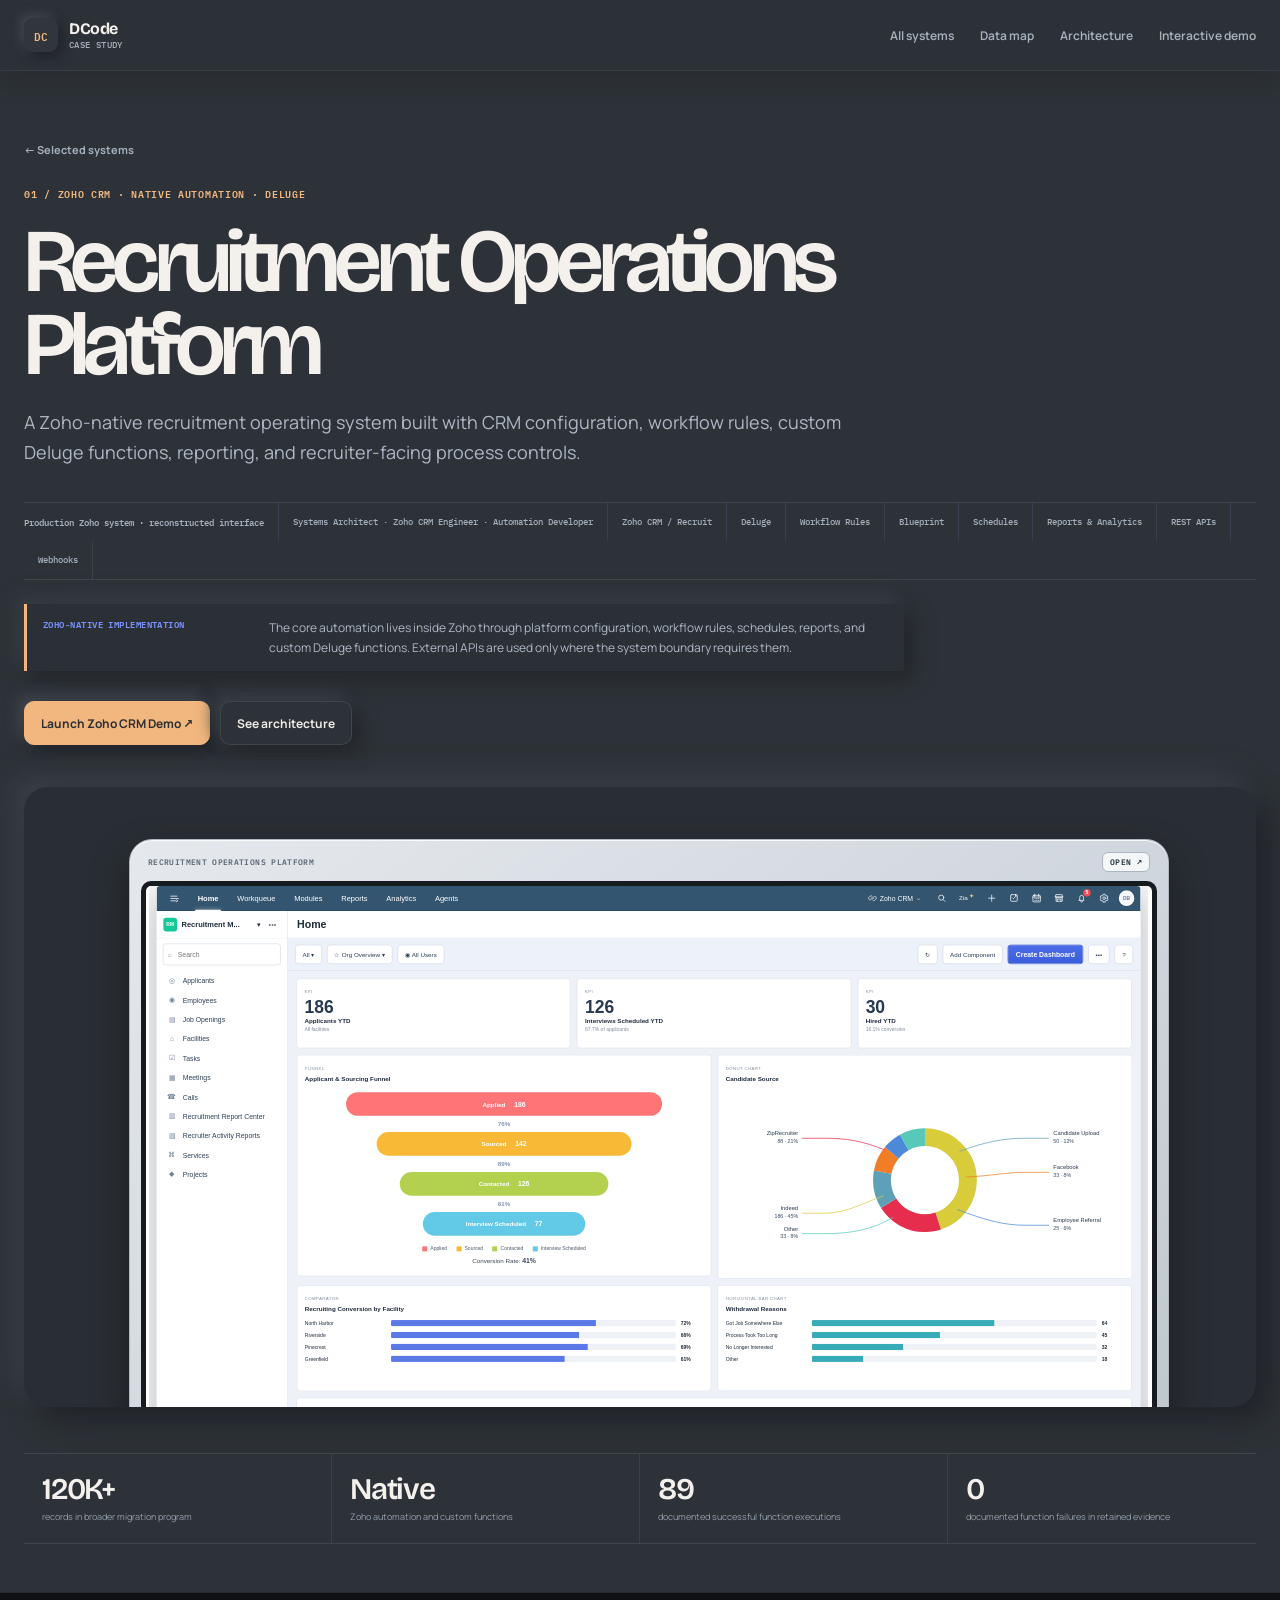
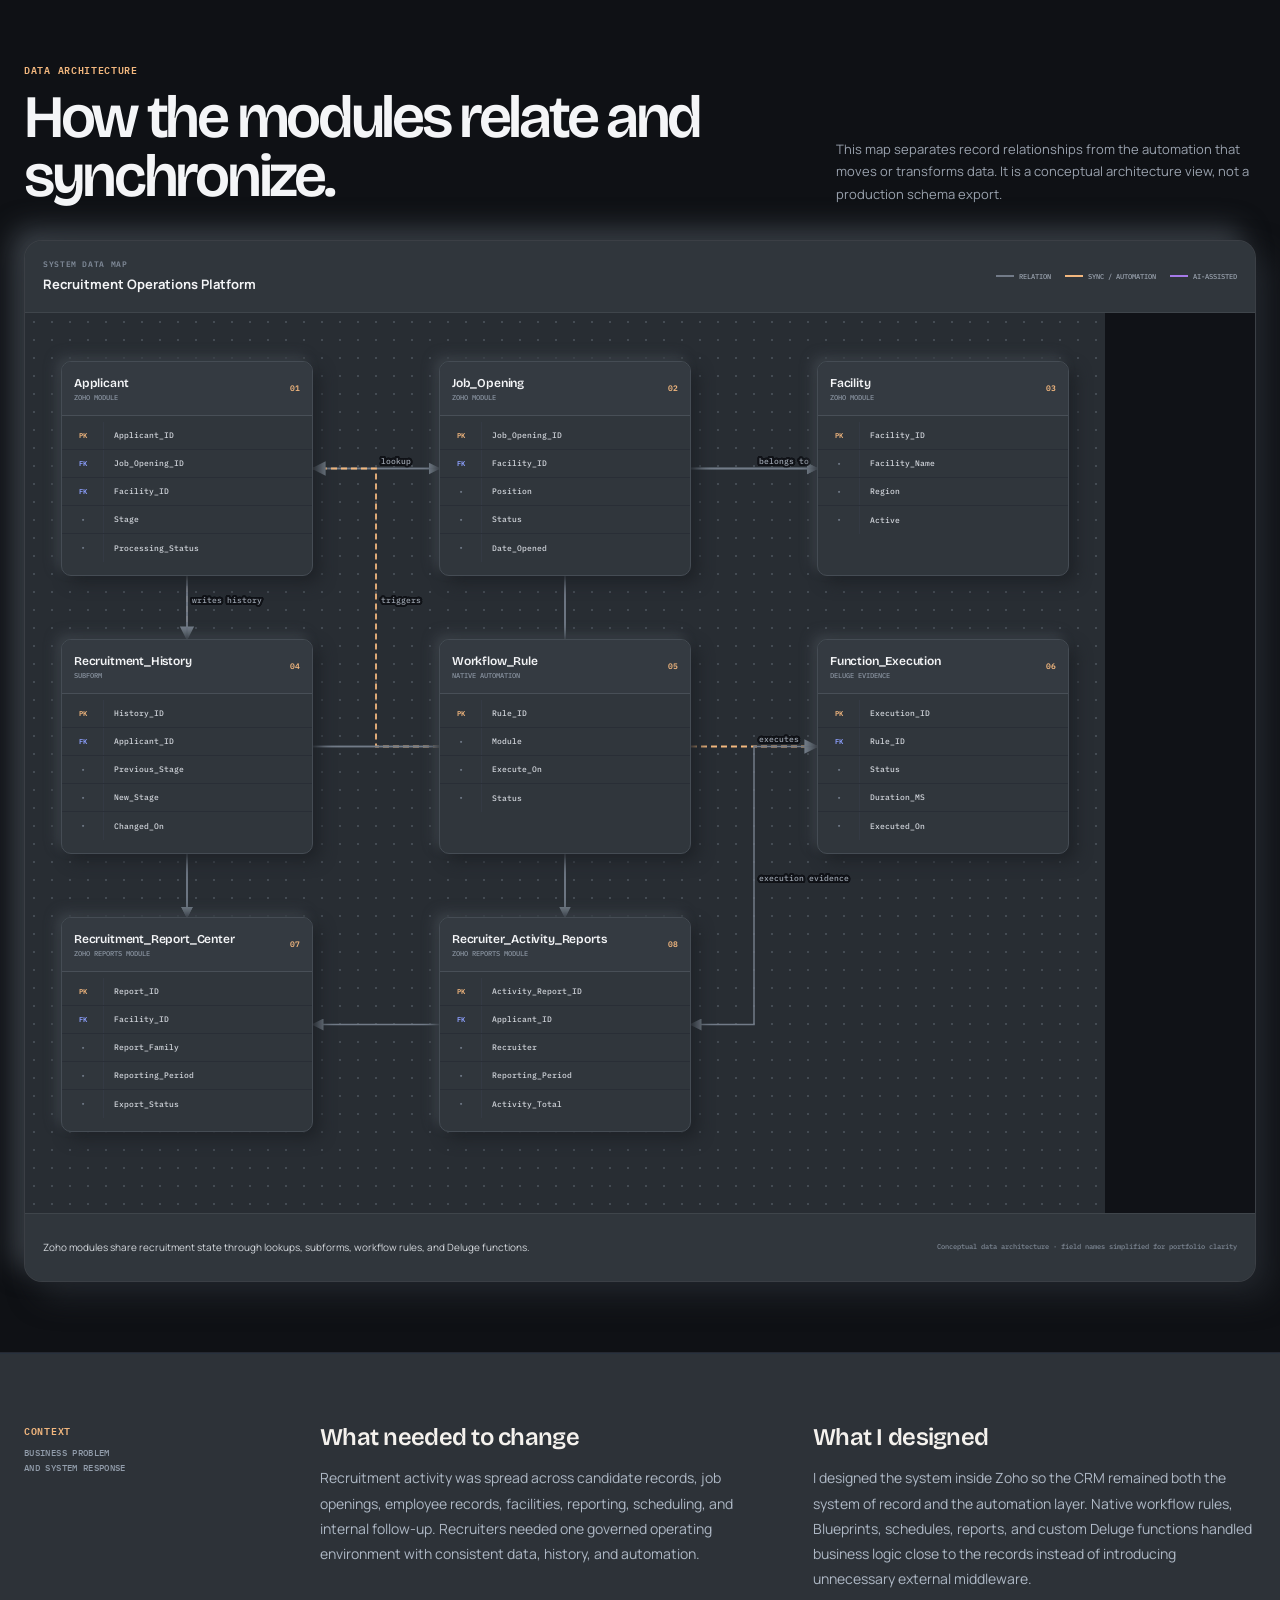
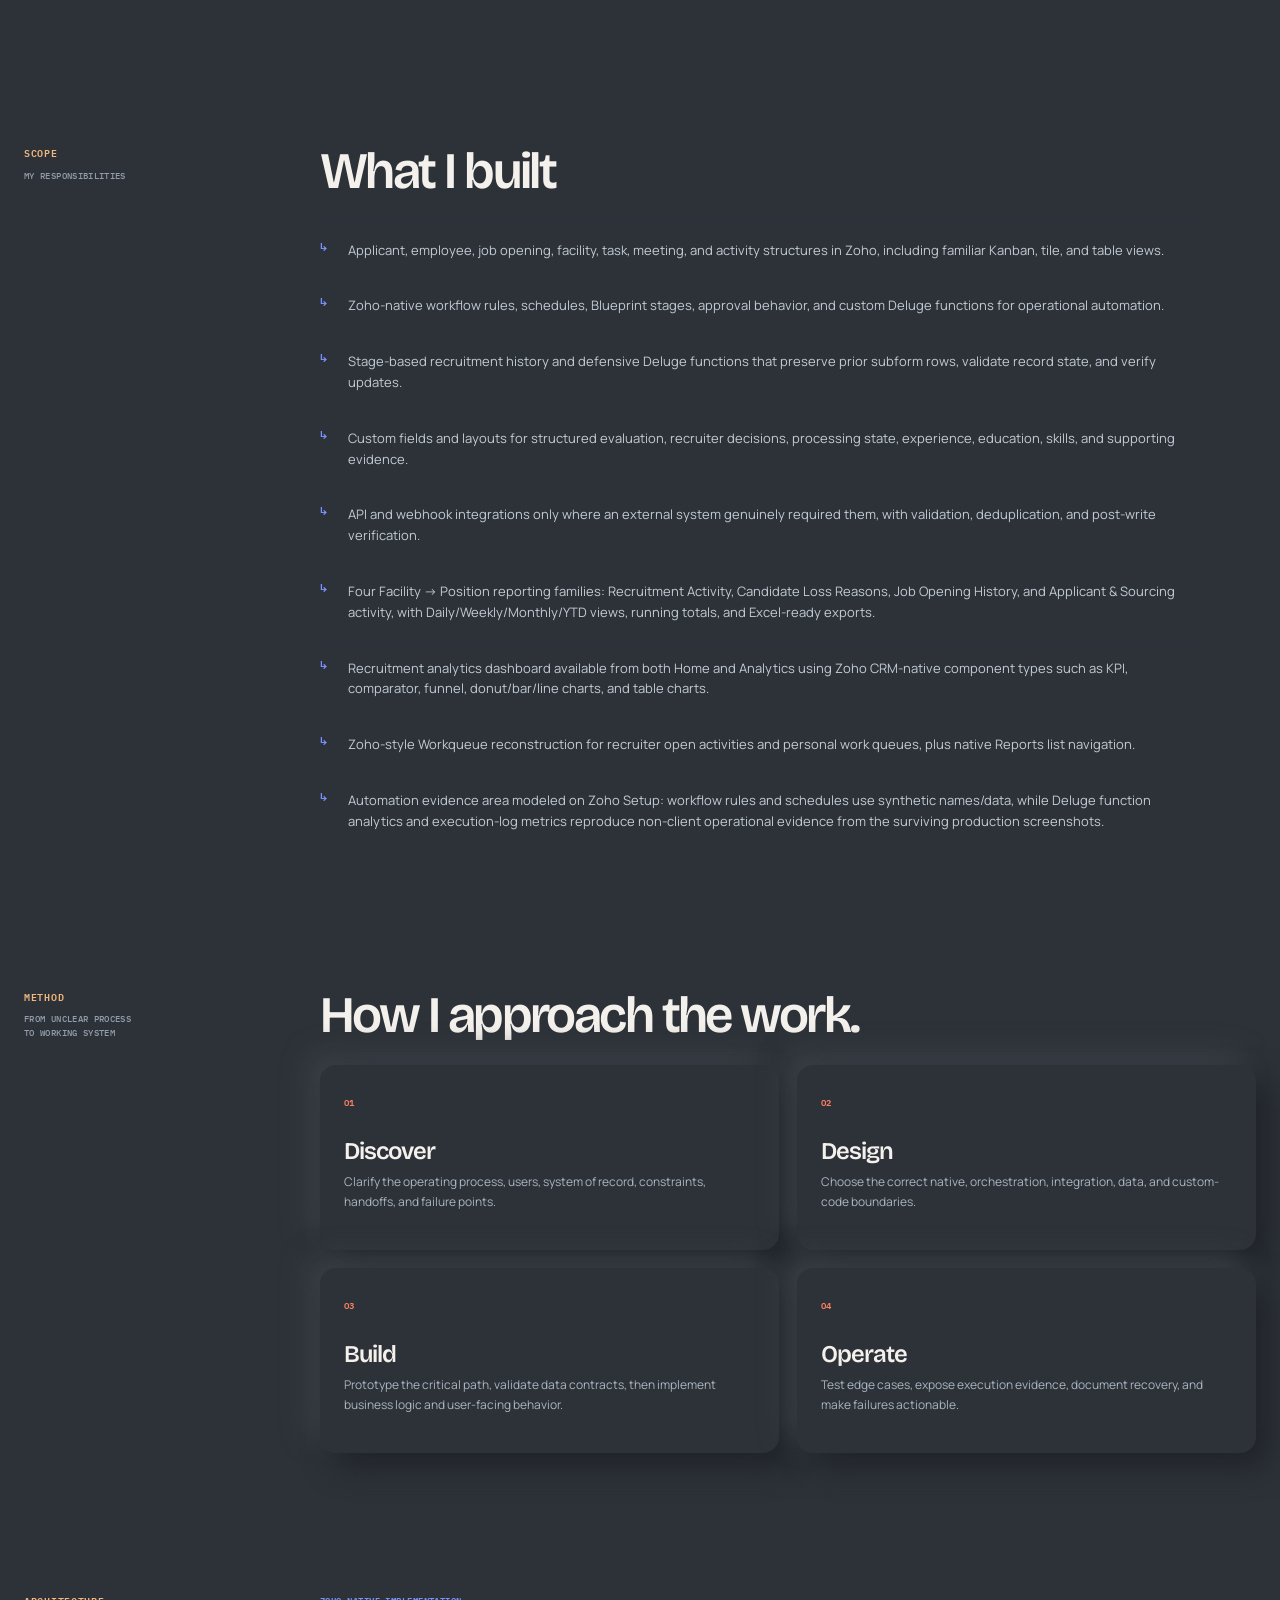
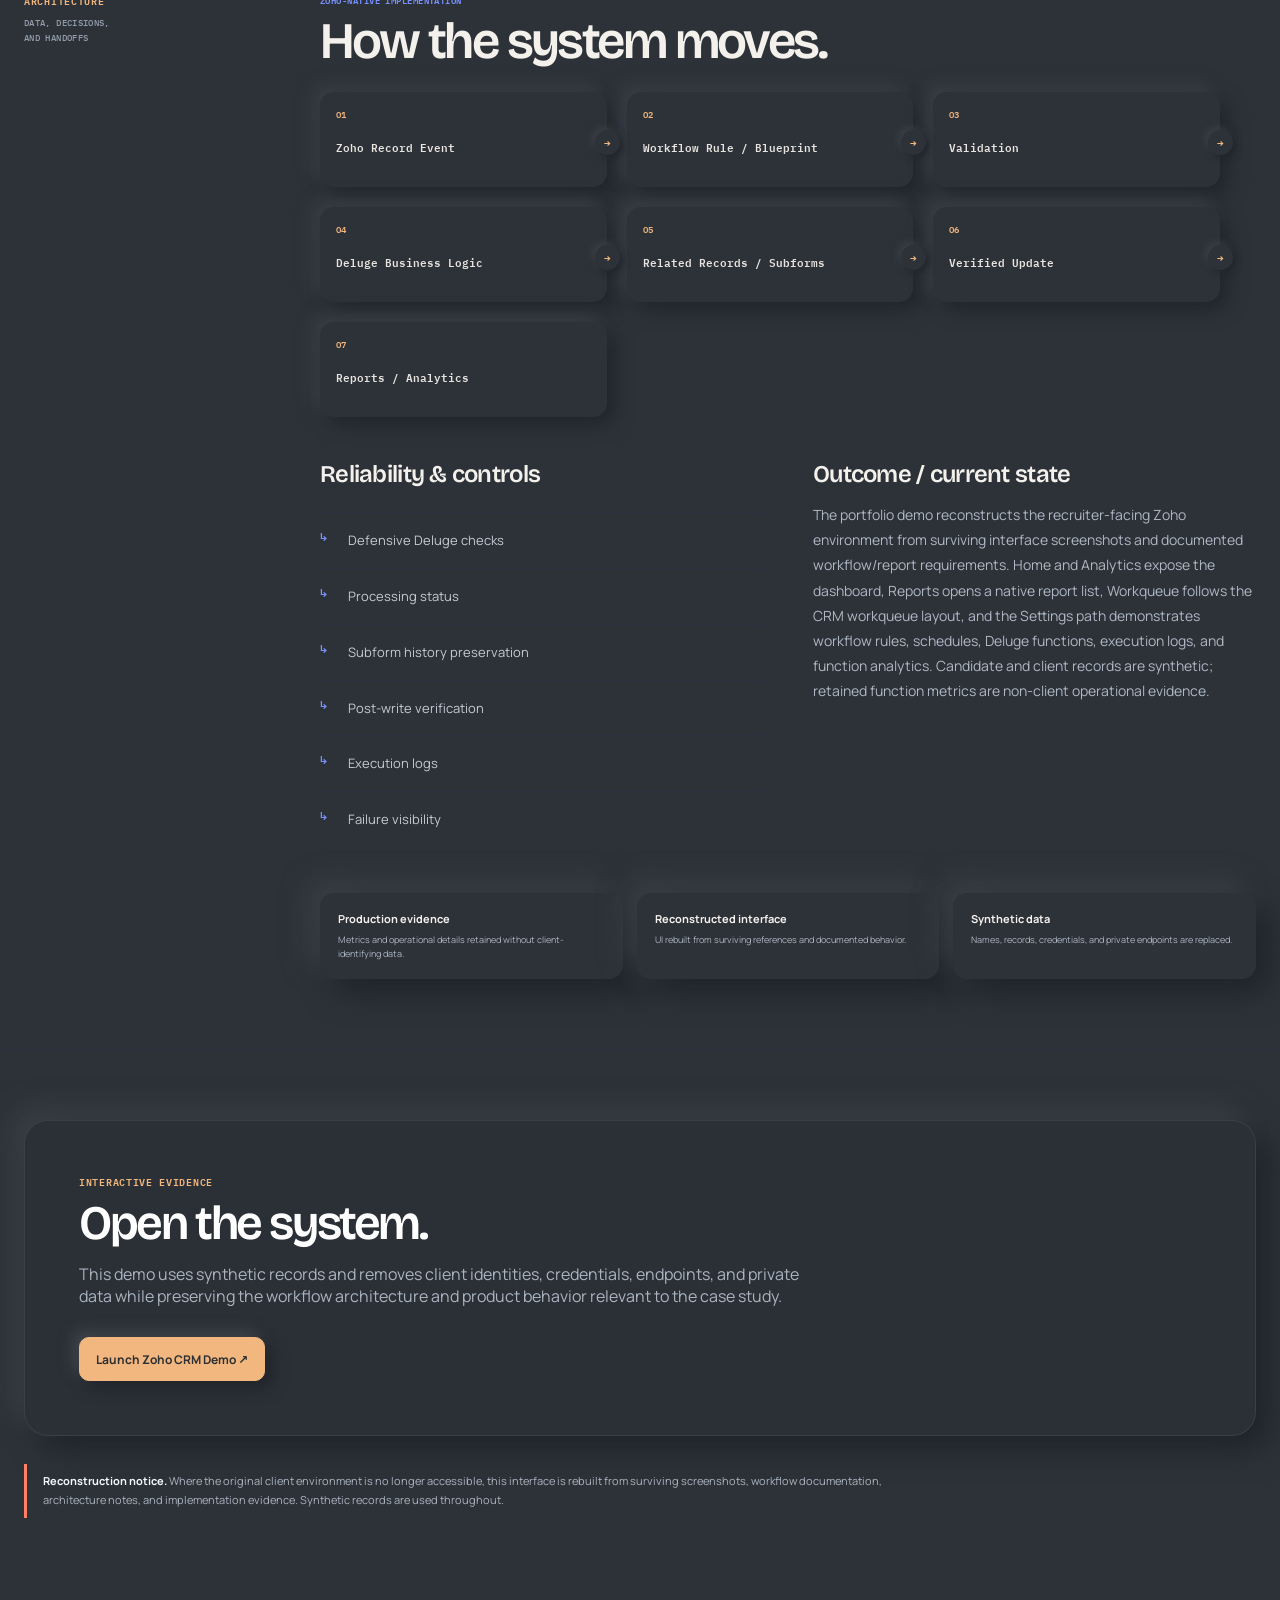
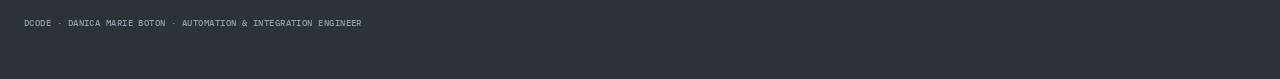
==== case-study.html @ dc6e39f1 "Initial Zoho specialist portfolio" ====
<!doctype html>
<html lang="en"><head><meta charset="utf-8"><meta name="viewport" content="width=device-width,initial-scale=1"><title>DCode Case Study</title><link rel="stylesheet" href="styles.css"><link rel="stylesheet" href="theme-neumorphism.css?v=3"></head>
<body class="portfolio-theme">
<nav class="nav"><div class="wrap navin"><a class="brand" href="index.html"><span class="brandmark">DC</span><span>DCode<small>Case study</small></span></a><div class="navlinks"><a href="index.html#work">All systems</a><a href="#relationships">Data map</a><a href="#architecture">Architecture</a><a href="#demo">Interactive demo</a></div></div></nav>
<main id="case"></main>
<footer class="wrap footer">DCode · Danica Marie Boton · Automation & Integration Engineer</footer>
<script src="data.js"></script><script>
const id=new URLSearchParams(location.search).get('id')||'recruitment';const p=getDcodeProject(id);if(!p)location.href='index.html';document.title=`${p.title} — DCode`;
const main=document.getElementById('case');const hasDemo=p.demoAvailable!==false;if(!hasDemo){const demoNav=document.querySelector('.navlinks a[href="#demo"]');if(demoNav)demoNav.textContent='Development state';}
const implementation=id==='recruitment'||id==='zoho-migration'
  ? {label:'Zoho-native implementation',copy:'The core automation lives inside Zoho through platform configuration, workflow rules, schedules, reports, and custom Deluge functions. External APIs are used only where the system boundary requires them.'}
  : id==='portal'
    ? {label:'Custom application architecture',copy:'The portal uses a custom frontend, protected backend, database, and controlled Zoho integration. It is not presented as a no-code implementation.'}
    : id==='dee'
      ? {label:'Agent-runtime engineering',copy:'DEE is a private, ongoing software and R&D project. The case study focuses on architecture, governance, implementation progress, and validated test evidence.'}
      : {label:'n8n orchestration',copy:'n8n coordinates the cross-system workflow, while each connected platform remains responsible for its own business interface and system-of-record responsibilities.'};
const relationshipModels={
  recruitment:{summary:'Zoho modules share recruitment state through lookups, subforms, workflow rules, and Deluge functions.',entities:[
    {name:'Applicant',type:'Zoho module',fields:[['PK','Applicant_ID'],['FK','Job_Opening_ID'],['FK','Facility_ID'],['','Stage'],['','Processing_Status']]},
    {name:'Job_Opening',type:'Zoho module',fields:[['PK','Job_Opening_ID'],['FK','Facility_ID'],['','Position'],['','Status'],['','Date_Opened']]},
    {name:'Facility',type:'Zoho module',fields:[['PK','Facility_ID'],['','Facility_Name'],['','Region'],['','Active']]},
    {name:'Recruitment_History',type:'Subform',fields:[['PK','History_ID'],['FK','Applicant_ID'],['','Previous_Stage'],['','New_Stage'],['','Changed_On']]},
    {name:'Workflow_Rule',type:'Native automation',fields:[['PK','Rule_ID'],['','Module'],['','Execute_On'],['','Status']]},
    {name:'Function_Execution',type:'Deluge evidence',fields:[['PK','Execution_ID'],['FK','Rule_ID'],['','Status'],['','Duration_MS'],['','Executed_On']]},
    {name:'Recruitment_Report_Center',type:'Zoho reports module',fields:[['PK','Report_ID'],['FK','Facility_ID'],['','Report_Family'],['','Reporting_Period'],['','Export_Status']]},
    {name:'Recruiter_Activity_Reports',type:'Zoho reports module',fields:[['PK','Activity_Report_ID'],['FK','Applicant_ID'],['','Recruiter'],['','Reporting_Period'],['','Activity_Total']]}
  ],relations:[[0,1,'lookup'],[0,2,'lookup'],[1,2,'belongs to'],[0,3,'writes history'],[4,0,'triggers'],[4,5,'executes'],[0,6,'feeds reports'],[1,6,'groups by position'],[2,6,'groups by facility'],[0,7,'feeds activity'],[5,7,'execution evidence']]},
  portal:{summary:'Zoho Recruit provides the job and application records. A webhook triggers n8n to retrieve the resume and job context, run and validate the AI evaluation, and write structured results back. The portal exposes approved results and queues hiring-manager actions for controlled synchronization.',entities:[
    {name:'Job_Opening',type:'Zoho Recruit',fields:[['PK','Job_Opening_ID'],['','Job_Description'],['','Must_Haves'],['','Status']]},{name:'Application',type:'Zoho Recruit',fields:[['PK','Application_ID'],['FK','Job_Opening_ID'],['','Stage'],['','Processing_Status']]},{name:'Resume_Attachment',type:'Zoho Recruit file',fields:[['PK','Attachment_ID'],['FK','Application_ID'],['','File_Type'],['','Parse_Status']]},{name:'n8n_Screening_Run',type:'External orchestration',fields:[['PK','Execution_ID'],['FK','Application_ID'],['','Attempt'],['','Run_Status']]},{name:'AI_Evaluation',type:'Structured model output',fields:[['PK','Evaluation_ID'],['FK','Application_ID'],['','Match_Score'],['','Fit_Verdict'],['','Recommendation']]},{name:'Hiring_Manager_Portal',type:'Governed client view',fields:[['PK','Portal_Record_ID'],['FK','Application_ID'],['','Visible_Status'],['','Access_Scope']]},{name:'Portal_User',type:'Identity + role',fields:[['PK','User_ID'],['','Organization_ID'],['','Role'],['','Access_Status']]},{name:'Client_Action',type:'Decision / interview',fields:[['PK','Action_ID'],['FK','Portal_Record_ID'],['FK','User_ID'],['','Action_Type'],['','Action_Status']]},{name:'Integration_Outbox',type:'Reliable write-back',fields:[['PK','Event_ID'],['FK','Action_ID'],['','Attempt_Count'],['','Sync_Status']]}
  ],relations:[[0,1,'has applications'],[1,2,'has resume'],[1,3,'webhook trigger'],[2,3,'extracts text'],[0,3,'adds job context'],[3,4,'AI + validation'],[4,1,'structured write-back'],[1,5,'approved view'],[4,5,'score + verdict'],[6,7,'submits'],[5,7,'receives'],[7,8,'queues sync'],[8,1,'controlled write-back']]},
  monday:{summary:'Projects govern membership, communication, and document links. Tasks inherit project access, assign one responsible member, and feed personal, calendar, escalation, and leadership views while n8n maintains cross-board state.',entities:[
    {name:'Master_Project',type:'Monday portfolio board',fields:[['PK','Project_ID'],['FK','Department_ID'],['FK','Owner_User_ID'],['','Project_Status'],['','Start_Due_Dates']]},
    {name:'Project_Member',type:'Access + RACI',fields:[['PK','Membership_ID'],['FK','Project_ID'],['FK','User_ID'],['','Role'],['','Access_Status']]},
    {name:'Master_Task',type:'Monday task board',fields:[['PK','Task_ID'],['FK','Project_ID'],['FK','Responsible_User_ID'],['','Due_Date'],['','Status_Priority']]},
    {name:'Task_Schedule',type:'Personal calendar layer',fields:[['PK','Schedule_ID'],['FK','Task_ID'],['','Scheduled_Start'],['','Scheduled_End'],['','Calendar_Sync']]},
    {name:'Escalation',type:'Accountability board',fields:[['PK','Escalation_ID'],['FK','Task_ID'],['FK','Escalated_To'],['','Required_Note'],['','Status']]},
    {name:'Project_Conversation',type:'Member-only chat',fields:[['PK','Message_ID'],['FK','Project_ID'],['FK','Author_User_ID'],['','Tagged_Task_ID'],['','Created_On']]},
    {name:'Project_File_Index',type:'SharePoint + attachments',fields:[['PK','File_Link_ID'],['FK','Project_ID'],['FK','Task_ID'],['','Storage_Type'],['','File_URL']]},
    {name:'Leadership_View',type:'Cross-portfolio dashboard',fields:[['PK','View_ID'],['','Project_Filter'],['','Overdue_Count'],['','Open_Escalations'],['','Visibility_Scope']]},
    {name:'Automation_Run',type:'n8n orchestration',fields:[['PK','Run_ID'],['','Rule_Type'],['','Started_On'],['','Records_Changed'],['','Result']]},
    {name:'Department',type:'Phase 2 reference',fields:[['PK','Department_ID'],['','Department_Name'],['','Lead'],['','Agenda_Visibility']]},
    {name:'Task_Dependency',type:'Phase 2 relationship',fields:[['PK','Dependency_ID'],['FK','Task_ID'],['FK','Depends_On_Task_ID'],['','Dependency_Status']]},
    {name:'Recurrence_Rule',type:'Phase 2 schedule',fields:[['PK','Recurrence_ID'],['FK','Task_ID'],['','Pattern'],['','Next_Run']]}
    ,{name:'Approval_Request',type:'Native approval board',fields:[['PK','Approval_ID'],['FK','Project_ID'],['FK','Approver_User_ID'],['','Decision'],['','Decision_Note']]}
    ,{name:'Time_Entry',type:'Native time tracking',fields:[['PK','Time_Entry_ID'],['FK','Task_ID'],['FK','User_ID'],['','Tracked_Hours'],['','Entry_Date']]}
    ,{name:'n8n_Execution_Log',type:'Dedicated Monday board',fields:[['PK','Execution_ID'],['','Workflow_Name'],['','Source_Target_Board'],['','Result_Duration'],['','Retry_Error']]}
  ],relations:[[0,1,'controls access'],[0,2,'contains'],[1,2,'eligible assignee'],[2,3,'optional schedule'],[2,4,'may escalate'],[0,5,'scopes chat'],[5,2,'tags task'],[0,6,'SharePoint link'],[2,6,'working attachment'],[0,7,'timeline + table'],[2,7,'kanban + workload'],[4,7,'escalation feed'],[12,7,'approval feed'],[13,7,'time widget'],[8,2,'cross-board sync'],[8,4,'creates / updates'],[8,14,'writes execution'],[9,0,'organizes'],[10,2,'blocks / depends'],[11,2,'creates recurring'],[0,12,'requests approval'],[2,13,'tracks time']]},
  dee:{summary:'The runtime connects tasks, persistent specialists, governed tools, approvals, memory, and auditable executions.',entities:[
    {name:'Agent',type:'Persistent worker',fields:[['PK','Agent_ID'],['','Specialty'],['','Model_Profile'],['','Status']]},{name:'Task',type:'Work item',fields:[['PK','Task_ID'],['FK','Assigned_Agent_ID'],['','Goal'],['','State']]},{name:'Tool_Action',type:'Governed tool',fields:[['PK','Action_ID'],['','Name'],['','Risk_Level'],['','Permission']]},{name:'Approval',type:'Human control',fields:[['PK','Approval_ID'],['FK','Task_ID'],['FK','Action_ID'],['','Decision']]},{name:'Execution',type:'Runtime event',fields:[['PK','Execution_ID'],['FK','Task_ID'],['','Attempt'],['','Result']]},{name:'Memory_Record',type:'State',fields:[['PK','Memory_ID'],['FK','Agent_ID'],['','Scope'],['','Created_On']]}
  ],relations:[[0,1,'assigned'],[1,3,'requests'],[2,3,'governs'],[1,4,'produces'],[0,5,'reads / writes'],[3,4,'authorizes']]},
  ocr:{summary:'UI uploads and Drive files enter one n8n pipeline. Validated collection data becomes reusable operational records; report runs aggregate those records without losing source-document or execution traceability.',entities:[
    {name:'Intake_File',type:'UI upload / Drive source',fields:[['PK','Source_File_ID'],['','Intake_Channel'],['','Filename'],['','Dedupe_Key'],['','Received_On']]},
    {name:'Stored_Document',type:'Supabase Storage',fields:[['PK','Storage_Path'],['FK','Source_File_ID'],['','Content_Type'],['','Upload_Status']]},
    {name:'OCR_Execution',type:'Tesseract processing',fields:[['PK','OCR_Job_ID'],['FK','Source_File_ID'],['','Raw_Text'],['','Confidence'],['','Run_Status']]},
    {name:'Collection_Record',type:'Operational transaction',fields:[['PK','Collection_ID'],['FK','Source_File_ID'],['FK','Seller_ID'],['','Route_Driver'],['','Order_Parcel_Counts']]},
    {name:'Seller_Master',type:'Reference record',fields:[['PK','Seller_ID'],['','Seller_Name'],['','Address_Unit'],['','Postal_Code'],['','Route']]},
    {name:'Attendance_Record',type:'Driver activity',fields:[['PK','Attendance_ID'],['FK','Collection_ID'],['','Driver'],['','Time_In_Out'],['','Scanned_Parcels']]},
    {name:'Validation_Result',type:'Decision gate',fields:[['PK','Validation_ID'],['FK','Collection_ID'],['','Required_Fields'],['','Confidence_Gate'],['','Decision']]},
    {name:'Review_Exception',type:'Human review queue',fields:[['PK','Exception_ID'],['FK','Source_File_ID'],['','Validation_Errors'],['','Review_Status'],['','Resolution']]},
    {name:'Report_Run',type:'n8n aggregation',fields:[['PK','Report_Run_ID'],['','Date_Range'],['','Route_Filter'],['','Report_Type'],['','Run_Status']]},
    {name:'Report_Output',type:'Excel / dashboard',fields:[['PK','Report_ID'],['FK','Report_Run_ID'],['','Collection_Totals'],['','Attendance_Payout'],['','Profit_Loss']]},
    {name:'Source_Disposition',type:'Archive / review',fields:[['PK','Disposition_ID'],['FK','Source_File_ID'],['','Destination'],['','Move_Status']]},
    {name:'Automation_Run',type:'n8n execution audit',fields:[['PK','Run_ID'],['','Discovered'],['','Validated'],['','Needs_Review'],['','Failed']]}
  ],relations:[[0,1,'stores original'],[0,2,'starts OCR'],[2,3,'extracts record'],[4,3,'enriches seller'],[3,5,'feeds activity'],[3,6,'validation gate'],[6,7,'queues exception'],[6,8,'approved records'],[3,8,'report source'],[5,8,'attendance source'],[8,9,'generates'],[6,10,'archive route'],[7,10,'review route'],[0,11,'tracked by'],[8,11,'report evidence']]},
  'zoho-migration':{summary:'Every source record passes through mapping, controlled batches, exceptions, target writes, and reconciliation.',entities:[
    {name:'Source_Record',type:'Legacy data',fields:[['PK','Source_ID'],['','Source_System'],['','Source_Module'],['','Disposition']]},{name:'Field_Mapping',type:'Migration rule',fields:[['PK','Mapping_ID'],['','Source_Field'],['','Target_Field'],['','Transform']]},{name:'Import_Batch',type:'Controlled load',fields:[['PK','Batch_ID'],['','Record_Count'],['','Started_On'],['','Status']]},{name:'Migration_Exception',type:'Review queue',fields:[['PK','Exception_ID'],['FK','Source_ID'],['FK','Batch_ID'],['','Reason']]},{name:'Zoho_Record',type:'Target CRM',fields:[['PK','Zoho_Record_ID'],['FK','Source_ID'],['','Module'],['','Write_Status']]},{name:'Reconciliation',type:'Verification',fields:[['PK','Check_ID'],['FK','Batch_ID'],['','Source_Count'],['','Target_Count'],['','Result']]}
  ],relations:[[0,1,'transformed by'],[0,2,'loaded in'],[0,3,'may create'],[2,4,'writes'],[2,5,'verified by'],[3,4,'resolved to']]},
  sheets:{summary:'Sheet-native modules share employee and schedule data, with Apps Script and n8n handling validation and external sync.',entities:[
    {name:'Employee',type:'Reference sheet',fields:[['PK','Employee_ID'],['','Name'],['','Rate'],['','Status']]},{name:'Attendance',type:'Transaction sheet',fields:[['PK','Entry_ID'],['FK','Employee_ID'],['','Time_In'],['','Time_Out'],['','Hours']]},{name:'Payroll_Run',type:'Calculated output',fields:[['PK','Payroll_ID'],['FK','Employee_ID'],['','Period'],['','Gross_Pay']]},{name:'Project_Task',type:'Gantt sheet',fields:[['PK','Task_ID'],['','Owner'],['','Start_Date'],['','Due_Date']]},{name:'Calendar_Event',type:'Google Calendar',fields:[['PK','Event_ID'],['FK','Task_ID'],['','Start_Time'],['','Sync_Status']]},{name:'Automation_Log',type:'Apps Script / n8n',fields:[['PK','Log_ID'],['','Workflow_Type'],['','Row_ID'],['','Result']]}
  ],relations:[[0,1,'records'],[0,2,'paid in'],[1,2,'calculates'],[3,4,'syncs'],[5,1,'validates'],[5,4,'tracks']]},
  'ops-dashboard':{summary:'A lightweight operations UI writes validated records through an API and n8n into persistent operational state.',entities:[
    {name:'Organization',type:'Tenant',fields:[['PK','Organization_ID'],['','Name'],['','Status']]},{name:'Operational_Record',type:'Core data',fields:[['PK','Record_ID'],['FK','Organization_ID'],['','Record_Type'],['','Status']]},{name:'Request',type:'User action',fields:[['PK','Request_ID'],['FK','Record_ID'],['','Priority'],['','Requested_By']]},{name:'Activity',type:'Audit history',fields:[['PK','Activity_ID'],['FK','Record_ID'],['','Action'],['','Created_On']]},{name:'Integration_Job',type:'n8n / API',fields:[['PK','Job_ID'],['FK','Request_ID'],['','Attempt'],['','Result']]},{name:'Notification',type:'External action',fields:[['PK','Notification_ID'],['FK','Job_ID'],['','Channel'],['','Delivery_Status']]}
  ],relations:[[0,1,'owns'],[1,2,'receives'],[1,3,'records'],[2,4,'triggers'],[4,3,'appends'],[4,5,'sends']]}
};
const heroActions=hasDemo?`<a class="btn primary" href="demo.html?id=${p.id}">${p.demoLabel} ↗</a><a class="btn" href="#architecture">See architecture</a>`:`<span class="demo-pending">Ongoing private development</span><a class="btn" href="#architecture">See architecture</a>`;
const heroVisual=hasDemo?`<div class="case-laptop"><div class="case-laptop-top"><span>${p.title}</span><a href="demo.html?id=${p.id}" target="_blank">Open ↗</a></div><div class="case-laptop-display"><iframe class="case-live-preview" src="demo.html?id=${p.id}&embed=1" title="Live reconstructed ${p.title} preview" loading="lazy"></iframe></div></div>`:`<div class="development-preview case-development"><div class="development-top"><span>DEE / ongoing R&amp;D</span><span class="dev-live"><i></i> private build</span></div><div class="development-map large" aria-label="DEE development architecture"><svg viewBox="0 0 760 420" aria-hidden="true"><path d="M130 210 C215 210 205 115 300 115"/><path d="M130 210 C215 210 205 305 300 305"/><path d="M430 115 C505 115 495 210 585 210"/><path d="M430 305 C505 305 495 210 585 210"/><path d="M690 210 C720 210 716 130 740 130"/><path d="M690 210 C720 210 716 300 740 300"/></svg><article style="left:26px;top:170px"><small>ENTRY</small><b>User / Trigger</b></article><article style="left:255px;top:70px"><small>ROUTING</small><b>Orchestrator</b></article><article style="left:255px;top:260px"><small>SPECIALISTS</small><b>Persistent Agents</b></article><article class="accent" style="left:470px;top:170px"><small>GOVERNANCE</small><b>Approval + Permissions</b></article><article style="right:14px;top:70px;width:120px"><small>EXECUTION</small><b>Named Actions</b></article><article style="right:14px;top:260px;width:120px"><small>STATE</small><b>Memory + Audit</b></article></div><div class="development-note"><b>Architecture + implementation evidence only</b><span>No simulated public runtime is presented while the product remains under active development.</span></div></div>`;
const demoSection=hasDemo?`<section class="case-section" id="demo"><div class="wrap"><div class="demo-cta"><div class="kicker">Interactive evidence</div><h2>Open the system.</h2><p>This demo uses synthetic records and removes client identities, credentials, endpoints, and private data while preserving the workflow architecture and product behavior relevant to the case study.</p><div class="actions"><a class="btn primary" href="demo.html?id=${p.id}">${p.demoLabel} ↗</a></div></div><div class="notice" style="margin-top:28px"><strong>Reconstruction notice.</strong> Where the original client environment is no longer accessible, this interface is rebuilt from surviving screenshots, workflow documentation, architecture notes, and implementation evidence. Synthetic records are used throughout.</div></div></section>`:`<section class="case-section" id="demo"><div class="wrap"><div class="demo-cta"><div class="kicker">Development state</div><h2>Public demo intentionally not released yet.</h2><p>DEE is an ongoing product/R&amp;D build. This case study documents the runtime architecture, governance model, implementation progress, and validated test evidence without presenting a simulated finished product.</p></div></div></section>`;
function renderRelationshipMap(model){
  const positions=[[36,48],[414,48],[792,48],[36,326],[414,326],[792,326],[36,604],[414,604],[792,604],[36,882],[414,882],[792,882],[36,1160],[414,1160],[792,1160]];
  const canvasHeight=model.entities.length>12?1460:model.entities.length>9?1180:model.entities.length>6?900:620;
  const entities=model.entities.map((entity,index)=>{
    const [x,y]=positions[index];
    return `<article class="erd-entity" data-entity="${index}" style="left:${x}px;top:${y}px"><header><div><strong>${entity.name}</strong><span>${entity.type}</span></div><i>${String(index+1).padStart(2,'0')}</i></header><div class="erd-fields">${entity.fields.map(field=>`<div><b class="${field[0]?field[0].toLowerCase():''}">${field[0]||'•'}</b><span>${field[1]}</span></div>`).join('')}</div></article>`;
  }).join('');
  return `<div class="erd-shell"><div class="erd-toolbar"><div><span>System data map</span><strong>${p.title}</strong></div><div class="erd-legend"><span><i class="relation"></i>relation</span><span><i class="sync"></i>sync / automation</span><span><i class="ai"></i>AI-assisted</span></div></div><div class="erd-scroll"><div class="erd-canvas" style="height:${canvasHeight}px" data-relations='${JSON.stringify(model.relations)}'><svg class="erd-lines" viewBox="0 0 1080 ${canvasHeight}" aria-hidden="true"><defs><marker id="erdArrow" markerWidth="8" markerHeight="8" refX="7" refY="4" orient="auto"><path d="M0,0 L8,4 L0,8 Z"/></marker></defs></svg>${entities}</div></div><div class="erd-caption"><p>${model.summary}</p><span>Conceptual data architecture · field names simplified for portfolio clarity</span></div></div>`;
}
const relationshipSection=`<section class="case-section relationship-section" id="relationships"><div class="wrap"><div class="relationship-head"><div><div class="kicker">Data architecture</div><h2>How the modules relate and synchronize.</h2></div><p>This map separates record relationships from the automation that moves or transforms data. It is a conceptual architecture view, not a production schema export.</p></div>${renderRelationshipMap(relationshipModels[id])}</div></section>`;
main.innerHTML=`
<header class="wrap casehero"><a class="back" href="index.html#work">← Selected systems</a><div class="kicker" style="margin-top:28px">${p.order} / ${p.category}</div><h1>${p.title}</h1><p class="casesub">${p.subtitle}</p><div class="casebar"><span>${p.status}</span><span>${p.role}</span>${p.stack.map(x=>`<span>${x}</span>`).join('')}</div><div class="implementation-note"><span>${implementation.label}</span><p>${implementation.copy}</p></div><div class="actions">${heroActions}</div><div class="case-hero-shot">${heroVisual}</div><div class="stats4">${p.metrics.map(m=>`<div class="statbox"><strong>${m[0]}</strong><span>${m[1]}</span></div>`).join('')}</div></header>${relationshipSection}
<section class="case-section"><div class="wrap case-section-inner"><aside class="case-aside"><div class="sticky"><div class="kicker">Context</div><p>Business problem<br>and system response</p></div></aside><div class="case-content"><div class="casegrid"><div><h3>What needed to change</h3><p>${p.problem}</p></div><div><h3>What I designed</h3><p>${p.solution}</p></div></div></div></div></section>
<section class="case-section"><div class="wrap case-section-inner"><aside class="case-aside"><div class="sticky"><div class="kicker">Scope</div><p>My responsibilities</p></div></aside><div class="case-content"><h2>What I built</h2><ul>${p.built.map(x=>`<li>${x}</li>`).join('')}</ul></div></div></section>
<section class="case-section"><div class="wrap case-section-inner"><aside class="case-aside"><div class="sticky"><div class="kicker">Method</div><p>From unclear process<br>to working system</p></div></aside><div class="case-content"><h2>How I approach the work.</h2><div class="method-grid"><div><span>01</span><h3>Discover</h3><p>Clarify the operating process, users, system of record, constraints, handoffs, and failure points.</p></div><div><span>02</span><h3>Design</h3><p>Choose the correct native, orchestration, integration, data, and custom-code boundaries.</p></div><div><span>03</span><h3>Build</h3><p>Prototype the critical path, validate data contracts, then implement business logic and user-facing behavior.</p></div><div><span>04</span><h3>Operate</h3><p>Test edge cases, expose execution evidence, document recovery, and make failures actionable.</p></div></div></div></div></section>
<section class="case-section" id="architecture"><div class="wrap case-section-inner"><aside class="case-aside"><div class="sticky"><div class="kicker">Architecture</div><p>Data, decisions,<br>and handoffs</p></div></aside><div class="case-content"><div class="architecture-label">${implementation.label}</div><h2>How the system moves.</h2><div class="arch">${p.architecture.map((x,i)=>`<span class="archstep" data-index="${String(i+1).padStart(2,'0')}">${x}</span>`).join('')}</div><div class="casegrid" style="margin-top:44px"><div><h3>Reliability & controls</h3><ul>${p.reliability.map(x=>`<li>${x}</li>`).join('')}</ul></div><div><h3>Outcome / current state</h3><p>${p.outcome}</p></div></div><div class="evidence-key"><div><strong>Production evidence</strong><span>Metrics and operational details retained without client-identifying data.</span></div><div><strong>Reconstructed interface</strong><span>UI rebuilt from surviving references and documented behavior.</span></div><div><strong>Synthetic data</strong><span>Names, records, credentials, and private endpoints are replaced.</span></div></div></div></div></section>${demoSection}`;
function drawRelationshipLines(){
  const canvas=document.querySelector('.erd-canvas'),svg=canvas?.querySelector('.erd-lines');if(!canvas||!svg)return;
  svg.querySelectorAll('.erd-edge').forEach(edge=>edge.remove());
  const canvasRect=canvas.getBoundingClientRect(),relations=JSON.parse(canvas.dataset.relations||'[]');
  relations.forEach(([from,to,label],index)=>{
    const a=canvas.querySelector(`[data-entity="${from}"]`).getBoundingClientRect(),b=canvas.querySelector(`[data-entity="${to}"]`).getBoundingClientRect();
    const ax=a.left-canvasRect.left+a.width/2,ay=a.top-canvasRect.top+a.height/2,bx=b.left-canvasRect.left+b.width/2,by=b.top-canvasRect.top+b.height/2;
    const horizontal=Math.abs(bx-ax)>=Math.abs(by-ay),sx=horizontal?(bx>ax?a.right-canvasRect.left:a.left-canvasRect.left):ax,sy=horizontal?ay:(by>ay?a.bottom-canvasRect.top:a.top-canvasRect.top),ex=horizontal?(bx>ax?b.left-canvasRect.left:b.right-canvasRect.left):bx,ey=horizontal?by:(by>ay?b.top-canvasRect.top:b.bottom-canvasRect.top),mid=horizontal?(sx+ex)/2:(sy+ey)/2;
    const path=document.createElementNS('http://www.w3.org/2000/svg','path');path.setAttribute('class',`erd-edge ${/(sync|queue|track|execute|trigger|create|write|evaluate|send)/i.test(label)?'sync-edge':''} ${/AI/i.test(label)?'ai-edge':''}`);path.setAttribute('d',horizontal?`M${sx} ${sy} H${mid} V${ey} H${ex}`:`M${sx} ${sy} V${mid} H${ex} V${ey}`);path.setAttribute('marker-end','url(#erdArrow)');
    const text=document.createElementNS('http://www.w3.org/2000/svg','text');text.setAttribute('class','erd-edge-label');text.setAttribute('x',horizontal?mid+5:sx+5);text.setAttribute('y',horizontal?(sy+ey)/2-5:mid-5);text.textContent=label;svg.append(path,text);
  });
}
requestAnimationFrame(drawRelationshipLines);window.addEventListener('resize',drawRelationshipLines);
const CASE_W=1600,CASE_H=900;
function fitCasePreview(){const f=document.querySelector('.case-live-preview'),d=document.querySelector('.case-laptop-display');if(!f||!d)return;const apply=()=>{const sc=Math.min(d.clientWidth/CASE_W,d.clientHeight/CASE_H);f.style.width=CASE_W+'px';f.style.height=CASE_H+'px';f.style.transform=`scale(${sc})`;f.style.left=Math.max(0,(d.clientWidth-CASE_W*sc)/2)+'px';f.style.top=Math.max(0,(d.clientHeight-CASE_H*sc)/2)+'px'};new ResizeObserver(apply).observe(d);f.addEventListener('load',apply);apply()};fitCasePreview();
</script></body></html>
---- styles.css ----
@import url('https://fonts.googleapis.com/css2?family=Bricolage+Grotesque:opsz,wght@12..96,400;12..96,500;12..96,600;12..96,700&family=IBM+Plex+Mono:wght@400;500;600&family=Manrope:wght@400;500;600;700&display=swap');

:root{
  --ink:#111318;
  --ink-2:#22262d;
  --muted:#66707d;
  --paper:#f3f5f7;
  --surface:#ffffff;
  --surface-2:#e9edf1;
  --line:#d9dfe5;
  --line-dark:#c8d0d8;
  --blue:#315cff;
  --blue-soft:#e9edff;
  --orange:#ff6846;
  --green:#0d9f72;
  --violet:#6864ff;
  --radius:18px;
  --radius-sm:11px;
  --shadow:0 20px 50px rgba(16,23,35,.10);
  --max:1240px;
}
*{box-sizing:border-box}
html{scroll-behavior:smooth}
body{margin:0;background:var(--paper);color:var(--ink);font-family:Manrope,system-ui,sans-serif;-webkit-font-smoothing:antialiased}
a{color:inherit;text-decoration:none}
button,input,select,textarea{font:inherit}
.wrap{width:min(var(--max),calc(100% - 48px));margin-inline:auto}

/* ---- portfolio shell ---- */
.nav{position:sticky;top:0;z-index:60;border-bottom:1px solid rgba(17,19,24,.08);background:rgba(243,245,247,.88);backdrop-filter:blur(18px)}
.navin{height:70px;display:flex;align-items:center;justify-content:space-between;gap:24px}
.brand{display:flex;align-items:center;gap:11px;font-family:"Bricolage Grotesque",sans-serif;font-weight:700;letter-spacing:-.03em}
.brandmark{width:34px;height:34px;border-radius:9px;background:var(--ink);color:#fff;display:grid;place-items:center;font:600 11px/1 "IBM Plex Mono",monospace;box-shadow:inset 0 0 0 1px rgba(255,255,255,.15)}
.brand small{display:block;color:var(--muted);font:500 9px/1.2 "IBM Plex Mono",monospace;letter-spacing:.04em;text-transform:uppercase;margin-top:2px}
.navlinks{display:flex;align-items:center;gap:26px;font-size:12px;font-weight:650}
.navlinks a{color:#454d58;transition:.18s ease}
.navlinks a:hover{color:var(--ink)}

.hero{padding:88px 0 48px;display:grid;grid-template-columns:minmax(0,1.03fr) minmax(420px,.97fr);gap:64px;align-items:center}
.hero-copy{max-width:720px}
.eyebrow,.kicker,.num,.status,.micro{font:600 10px/1.25 "IBM Plex Mono",monospace;letter-spacing:.07em;text-transform:uppercase}
.eyebrow{display:inline-flex;align-items:center;gap:9px;color:#4b5562}
.eyebrow:before{content:"";width:32px;height:2px;background:var(--orange)}
.hero h1,.casehero h1{font-family:"Bricolage Grotesque",sans-serif;letter-spacing:-.065em;font-weight:600;margin:20px 0 22px;line-height:.93}
.hero h1{font-size:clamp(58px,7vw,96px);max-width:800px}
.hero h1 em{font-style:normal;color:var(--blue)}
.hero p{font-size:18px;line-height:1.68;color:#4f5966;max-width:700px;margin:0}
.actions{display:flex;flex-wrap:wrap;gap:10px;margin-top:30px}
.btn{min-height:44px;display:inline-flex;align-items:center;justify-content:center;gap:8px;border:1px solid var(--line-dark);border-radius:10px;padding:0 16px;background:var(--surface);font-size:12px;font-weight:700;transition:.18s ease;box-shadow:0 2px 0 rgba(10,15,25,.03)}
.btn:hover{transform:translateY(-2px);border-color:#aab4bf;box-shadow:0 10px 28px rgba(22,30,43,.08)}
.btn.primary{background:var(--ink);color:#fff;border-color:var(--ink)}
.btn.blue{background:var(--blue);color:#fff;border-color:var(--blue)}

.system-map{position:relative;min-height:500px;border-radius:28px;background:#11151c;color:#fff;padding:28px;overflow:hidden;box-shadow:0 28px 70px rgba(15,20,30,.22)}
.system-map:before{content:"";position:absolute;inset:0;background-image:linear-gradient(rgba(255,255,255,.045) 1px,transparent 1px),linear-gradient(90deg,rgba(255,255,255,.045) 1px,transparent 1px);background-size:32px 32px;mask-image:linear-gradient(to bottom,black,transparent 96%)}
.system-map .map-head{position:relative;display:flex;justify-content:space-between;align-items:center;font:500 9px/1 "IBM Plex Mono",monospace;text-transform:uppercase;letter-spacing:.08em;color:#9aa8b7}
.map-status{display:flex;align-items:center;gap:7px}.map-status i{width:7px;height:7px;border-radius:50%;background:#38d49a;box-shadow:0 0 0 4px rgba(56,212,154,.12)}
.map-node{position:absolute;width:150px;padding:13px 14px;border:1px solid rgba(255,255,255,.14);border-radius:13px;background:rgba(18,25,34,.92);box-shadow:0 14px 30px rgba(0,0,0,.28)}
.map-node b{display:block;font-family:"Bricolage Grotesque";font-size:14px;margin-bottom:3px}.map-node span{display:block;font:500 8px/1.35 "IBM Plex Mono",monospace;text-transform:uppercase;letter-spacing:.04em;color:#91a0b1}
.map-node.a{left:30px;top:112px}.map-node.b{left:220px;top:82px}.map-node.c{right:34px;top:145px}.map-node.d{left:112px;top:275px}.map-node.e{right:74px;bottom:72px}
.map-node.hot{border-color:rgba(68,109,255,.65);box-shadow:0 0 0 1px rgba(68,109,255,.15),0 20px 44px rgba(0,0,0,.32)}
.map-node.hot:before{content:"";position:absolute;left:-1px;top:14px;bottom:14px;width:3px;border-radius:0 3px 3px 0;background:#4d73ff}
.map-line{position:absolute;height:1px;background:rgba(255,255,255,.18);transform-origin:left}.map-line:after{content:"";position:absolute;width:42px;height:1px;background:linear-gradient(90deg,transparent,#67a2ff,transparent);animation:pulse-line 2.2s linear infinite}
.map-line.l1{left:176px;top:139px;width:74px;transform:rotate(-12deg)}.map-line.l2{left:370px;top:128px;width:96px;transform:rotate(17deg)}.map-line.l3{left:286px;top:179px;width:114px;transform:rotate(94deg)}.map-line.l4{left:260px;top:334px;width:170px;transform:rotate(24deg)}
@keyframes pulse-line{from{transform:translateX(-60px)}to{transform:translateX(170px)}}
.map-foot{position:absolute;left:28px;right:28px;bottom:24px;display:flex;justify-content:space-between;color:#8390a0;font:500 8px/1 "IBM Plex Mono",monospace;text-transform:uppercase;letter-spacing:.08em}

.proofrail{width:min(var(--max),calc(100% - 48px));margin:0 auto 84px;display:grid;grid-template-columns:repeat(4,1fr);border-top:1px solid var(--line-dark);border-bottom:1px solid var(--line-dark)}
.proof{padding:22px 24px 24px;border-right:1px solid var(--line-dark)}.proof:last-child{border-right:0}.proof strong{display:block;font-family:"Bricolage Grotesque";font-size:32px;line-height:1;letter-spacing:-.05em}.proof span{display:block;color:#68717d;font-size:10px;line-height:1.5;margin-top:7px;max-width:190px}

.section{padding:84px 0}
.sectionhead{display:grid;grid-template-columns:1fr 420px;gap:36px;align-items:end;margin-bottom:44px}
.kicker{color:var(--blue);margin-bottom:12px}
.sectionhead h2,.contact h2{font-family:"Bricolage Grotesque";font-size:clamp(38px,4.7vw,64px);letter-spacing:-.055em;line-height:.98;margin:0;font-weight:600}
.sectionhead p{color:var(--muted);font-size:13px;line-height:1.75;margin:0}

.cards{display:grid;gap:28px}
.project{--accent:var(--blue);display:grid;grid-template-columns:minmax(320px,.82fr) minmax(0,1.18fr);gap:0;background:var(--surface);border:1px solid var(--line);border-radius:24px;overflow:hidden;min-height:460px;box-shadow:0 8px 24px rgba(13,20,31,.04);transition:.22s ease}
.project:hover{transform:translateY(-3px);box-shadow:0 24px 50px rgba(13,20,31,.10);border-color:#c7cfd8}
.project[data-id="portal"]{--accent:#07996f}.project[data-id="monday"]{--accent:#6c63ff}.project[data-id="dee"]{--accent:#ff6846}.project[data-id="ocr"]{--accent:#e5a20b}.project[data-id="zoho-migration"]{--accent:#2c70d6}.project[data-id="sheets"]{--accent:#168b55}.project[data-id="ops-dashboard"]{--accent:#177e9f}
.projectcopy{padding:32px 32px 30px;display:flex;flex-direction:column;min-width:0}.projecttop{display:flex;justify-content:space-between;align-items:flex-start;gap:16px}.num{color:var(--accent)}.status{color:#79828d;letter-spacing:.03em;text-transform:none;font-size:9px;text-align:right;max-width:180px}
.project h3{font:600 clamp(30px,3.2vw,48px)/1 "Bricolage Grotesque",sans-serif;letter-spacing:-.05em;margin:40px 0 14px;max-width:560px}.project p{color:#606a76;line-height:1.72;font-size:13px;max-width:560px;margin:0}.project .chips{margin-top:24px}
.chips{display:flex;flex-wrap:wrap;gap:7px}.chip{border:1px solid var(--line);border-radius:999px;padding:6px 9px;background:#fafbfc;color:#59626d;font:600 8px/1 "IBM Plex Mono",monospace;text-transform:uppercase;letter-spacing:.04em}
.metricline{display:grid;grid-template-columns:1fr 1fr;gap:0;margin-top:auto;padding-top:28px}.mini{padding-top:14px;border-top:1px solid var(--line);padding-right:16px}.mini+ .mini{padding-left:16px;border-left:1px solid var(--line)}.mini strong{display:block;font-family:"Bricolage Grotesque";font-size:22px;letter-spacing:-.04em}.mini span{font-size:9px;line-height:1.45;color:#747d88;display:block;margin-top:2px}
.projectactions{display:flex;gap:8px;margin-top:24px}.projectactions .btn.primary{background:var(--accent);border-color:var(--accent)}
.projectvisual{position:relative;min-width:0;background:#10151d;padding:20px 0 20px 20px;overflow:hidden}.projectvisual:before{content:"";position:absolute;left:0;top:0;bottom:0;width:4px;background:var(--accent)}.projectvisual .shotframe{height:100%;min-height:420px;border-radius:16px 0 0 16px;overflow:hidden;background:#fff;border:1px solid rgba(255,255,255,.10);box-shadow:0 24px 60px rgba(0,0,0,.35);position:relative}.projectvisual img{width:100%;height:100%;object-fit:cover;object-position:left top;display:block}.projectvisual .shotlabel{position:absolute;left:18px;bottom:18px;background:rgba(12,17,24,.9);color:#fff;border:1px solid rgba(255,255,255,.14);padding:8px 10px;border-radius:8px;font:500 8px/1 "IBM Plex Mono",monospace;text-transform:uppercase;letter-spacing:.06em;backdrop-filter:blur(8px)}

.capability-list{border-top:1px solid var(--line-dark)}.caprow{display:grid;grid-template-columns:260px 1fr auto;gap:30px;padding:24px 0;border-bottom:1px solid var(--line-dark);align-items:center}.caprow h3{font:600 22px/1.1 "Bricolage Grotesque";letter-spacing:-.03em;margin:0}.caprow p{font-size:12px;line-height:1.65;color:var(--muted);margin:0;max-width:680px}.caprow span{font:500 9px/1 "IBM Plex Mono";color:#8a929c;text-transform:uppercase;letter-spacing:.06em}
.stackgroups{display:grid;grid-template-columns:repeat(5,1fr);border-top:1px solid var(--line-dark);border-bottom:1px solid var(--line-dark)}.stackgroup{padding:20px 18px;min-height:170px;border-right:1px solid var(--line-dark)}.stackgroup:last-child{border-right:0}.stackgroup strong{display:block;font:600 10px/1 "IBM Plex Mono";letter-spacing:.06em;text-transform:uppercase;color:#6f7883;margin-bottom:18px}.stackgroup span{font-family:"Bricolage Grotesque";font-size:19px;line-height:1.65;letter-spacing:-.02em}
.contact{border-radius:26px;padding:64px;background:#10141b;color:#fff;position:relative;overflow:hidden}.contact:after{content:"";position:absolute;width:360px;height:360px;border-radius:50%;right:-120px;top:-170px;border:70px solid rgba(49,92,255,.18)}.contact p{max-width:680px;color:#aab5c2;line-height:1.72;font-size:14px}.contact .kicker{color:#8ba5ff}.contact .btn.primary{background:#fff;color:var(--ink);border-color:#fff}
.footer{padding:28px 0 50px;color:#7e8791;font:500 9px/1.5 "IBM Plex Mono";text-transform:uppercase;letter-spacing:.05em}

/* ---- case studies ---- */
.casehero{padding:66px 0 48px}.back{display:inline-flex;align-items:center;gap:8px;color:#66707b;font-size:11px;font-weight:700}.casehero h1{font-size:clamp(58px,7vw,100px);max-width:1050px}.casesub{font-size:18px;line-height:1.65;color:#59636f;max-width:840px}.casebar{display:flex;flex-wrap:wrap;gap:0;margin-top:34px;border-top:1px solid var(--line-dark);border-bottom:1px solid var(--line-dark)}.casebar span{padding:13px 14px;border-right:1px solid var(--line-dark);font:500 9px/1.35 "IBM Plex Mono",monospace;color:#69737f}.casebar span:first-child{padding-left:0;color:var(--blue);font-weight:600}
.case-hero-shot{margin-top:42px;background:#10151c;padding:18px 0 18px 18px;border-radius:24px;overflow:hidden;box-shadow:var(--shadow)}.case-hero-shot img{width:100%;height:auto;max-height:660px;object-fit:cover;object-position:left top;display:block;border-radius:13px 0 0 13px}
.stats4{display:grid;grid-template-columns:repeat(4,1fr);border-top:1px solid var(--line-dark);border-bottom:1px solid var(--line-dark);margin-top:46px}.statbox{padding:20px 18px;border-right:1px solid var(--line-dark)}.statbox:last-child{border-right:0}.statbox strong{font:600 30px/1 "Bricolage Grotesque";letter-spacing:-.04em;display:block}.statbox span{font-size:9px;line-height:1.45;color:#737d88;display:block;margin-top:6px}
.case-section{padding:70px 0;border-top:1px solid var(--line)}.case-section-inner{display:grid;grid-template-columns:240px 1fr;gap:56px}.case-aside{position:relative}.case-aside .sticky{position:sticky;top:100px}.case-aside .kicker{margin:0}.case-aside p{font:500 9px/1.6 "IBM Plex Mono";color:#89919b;text-transform:uppercase;letter-spacing:.04em;margin-top:10px}.case-content h2{font:600 clamp(36px,4vw,56px)/1 "Bricolage Grotesque";letter-spacing:-.05em;margin:0 0 24px}.case-content h3{font:600 24px/1.15 "Bricolage Grotesque";letter-spacing:-.03em;margin:0 0 12px}.case-content p{color:#59636f;line-height:1.8;font-size:14px;max-width:800px}.case-content ul{list-style:none;padding:0;margin:24px 0 0;display:grid;gap:0;max-width:880px}.case-content li{position:relative;padding:17px 0 17px 28px;border-top:1px solid var(--line);font-size:13px;line-height:1.6;color:#4c5662}.case-content li:before{content:"↳";position:absolute;left:0;color:var(--blue);font:600 12px/1 "IBM Plex Mono"}
.casegrid{display:grid;grid-template-columns:1fr 1fr;gap:50px}.casebox{background:transparent;border:0;padding:0}.casebox .kicker{margin-bottom:10px}.casebox p{margin:0}.casebox ul{margin-top:0}
.arch{display:grid;grid-template-columns:repeat(3,minmax(0,1fr));gap:12px;max-width:900px}.archstep{position:relative;min-height:95px;border:1px solid var(--line-dark);border-radius:14px;padding:16px;background:var(--surface);font:600 11px/1.45 "IBM Plex Mono",monospace;color:#303844}.archstep:before{content:attr(data-index);display:block;color:var(--blue);font-size:9px;margin-bottom:18px}.archstep:not(:last-child):after{content:"→";position:absolute;right:-13px;top:38px;width:25px;height:25px;display:grid;place-items:center;background:var(--paper);color:#939ca6;z-index:3}.notice{border-left:3px solid var(--orange);padding:8px 0 8px 16px;color:#626c77;font-size:11px;line-height:1.7;max-width:900px}.notice strong{color:var(--ink)}
.demo-cta{padding:54px;background:#11151c;color:#fff;border-radius:24px}.demo-cta h2{font:600 48px/1 "Bricolage Grotesque";letter-spacing:-.05em;margin:0}.demo-cta p{color:#aab4c1;max-width:720px}.demo-cta .btn.primary{background:#fff;color:var(--ink);border-color:#fff}

/* ---- demo lab shell ---- */
.demo-body{background:#11151b;color:#e8edf4;min-height:100vh}
.demo-body .nav{position:relative;background:#11151b;border-color:#252c35}.demo-body .brand,.demo-body .navlinks a{color:#e8edf4}.demo-body .brand small{color:#7f8a98}.demo-wrap{width:min(1540px,calc(100% - 30px));margin-inline:auto}
.demo-banner{min-height:68px;display:flex;justify-content:space-between;gap:20px;align-items:center;padding:16px 4px;color:#fff}.demo-banner strong{font:600 16px/1.2 "Bricolage Grotesque"}.demo-banner span{font:500 8px/1.4 "IBM Plex Mono";text-transform:uppercase;letter-spacing:.06em;color:#7f8a98}.demo-banner .actions{margin:0}.demo-banner .ui-btn{background:#1a2029;border-color:#2a3340;color:#dfe6ef}
.demo-shell{min-height:790px;background:#fff;border:1px solid #2b333d;border-radius:18px;overflow:hidden;box-shadow:0 26px 80px rgba(0,0,0,.35)}
.demo-shell:before{content:"";display:block;height:26px;background:#151a21;border-bottom:1px solid #292f38;box-shadow:inset 0 1px 0 rgba(255,255,255,.035)}
.demo-top{height:54px;background:#253c54;color:#f4f7fa;display:flex;align-items:center;justify-content:space-between;padding:0 18px;font-size:11px}.demo-top>strong{font:600 13px/1 "Bricolage Grotesque"}.demo-top .tabs{display:flex;gap:22px;font-size:10px}.demo-top .tabs span{opacity:.78}.demo-top .tabs .active{opacity:1;font-weight:800;position:relative}.demo-top .tabs .active:after{content:"";height:2px;background:#fff;position:absolute;left:0;right:0;bottom:-18px}.demo-top>span{font:500 8px/1 "IBM Plex Mono"!important;text-transform:uppercase;letter-spacing:.06em}
.demo-app{display:grid;grid-template-columns:216px 1fr;min-height:710px;background:#fff}.side{border-right:1px solid #e0e5eb;background:#fbfcfd;padding:16px 12px}.side h4{margin:5px 9px 14px;font:600 9px/1 "IBM Plex Mono";text-transform:uppercase;letter-spacing:.06em;color:#8994a2}.navitem{display:flex;align-items:center;gap:8px;padding:9px 10px;border-radius:7px;font-size:11px;color:#4c5969;cursor:pointer;margin:2px 0}.navitem:before{content:"";width:5px;height:5px;border-radius:2px;background:#c3cbd5}.navitem.active,.navitem:hover{background:#e9efff;color:#2d54da;font-weight:700}.navitem.active:before{background:#4167e7}
.main{padding:18px;background:#f3f6fa;min-width:0;color:#182230}.toolbar{display:flex;justify-content:space-between;align-items:center;gap:12px;margin-bottom:14px}.toolbar h2{font:600 22px/1.1 "Bricolage Grotesque";letter-spacing:-.035em;color:#1b2734;margin:0}.toolbar h3{font:600 14px/1.2 "Bricolage Grotesque"}.toolactions{display:flex;gap:7px}.ui-btn{min-height:34px;border:1px solid #d2dae4;background:#fff;border-radius:7px;padding:0 11px;font-size:10px;font-weight:700;color:#435064;cursor:pointer;transition:.15s ease}.ui-btn:hover{filter:brightness(.98);transform:translateY(-1px)}.ui-btn.primary{background:#3561df;border-color:#3561df;color:#fff}.ui-btn.green{background:#188b61;border-color:#188b61;color:#fff}.ui-btn.danger{background:#fff1f4;border-color:#ffd0da;color:#b52846}
.gridcards{display:grid;grid-template-columns:repeat(3,1fr);gap:12px}.person-card{background:#fff;border:1px solid #dce3eb;border-radius:9px;padding:15px;cursor:pointer;min-height:192px;box-shadow:0 1px 1px rgba(28,40,56,.02)}.person-card:hover{border-color:#8ba6eb;box-shadow:0 10px 28px rgba(43,64,96,.08)}.personhead{display:flex;gap:10px;align-items:center}.avatar{width:40px;height:40px;border-radius:10px;background:linear-gradient(145deg,#3ab4d3,#586adf 55%,#ed7b5c);display:grid;place-items:center;color:#fff;font-weight:800}.person-card h3{margin:0;color:#1c2735;font-size:13px}.person-card small{color:#8b98a9;font-size:9px}.kv{display:grid;grid-template-columns:92px 1fr;gap:6px 9px;font-size:10px;margin-top:13px}.kv dt{color:#7b899a}.kv dd{margin:0;color:#2c3949;font-weight:650}.split{display:grid;grid-template-columns:1.15fr .85fr;gap:12px}.panel{background:#fff;border:1px solid #dce3eb;border-radius:9px;padding:15px;box-shadow:0 1px 1px rgba(28,40,56,.02)}.panel h3{font:600 14px/1.2 "Bricolage Grotesque";color:#1c2735;margin:0 0 12px}.panel p,.panel li{font-size:10px;color:#58677a;line-height:1.62}.tag{display:inline-flex;padding:5px 7px;border-radius:999px;font-size:9px;background:#edf3ff;color:#3754b5;margin:2px}.tag.good{background:#e8f7ef;color:#197450}.tag.warn{background:#fff4df;color:#8f5b0c}.tag.bad{background:#ffebef;color:#a82440}.timeline{display:grid;gap:8px}.event{display:grid;grid-template-columns:76px 1fr;gap:8px;font-size:10px;border-left:2px solid #d8e0eb;padding-left:10px}.event time{color:#8794a5;font-family:"IBM Plex Mono"}.event strong{color:#344256;font-weight:700}.flowcanvas{position:relative;min-height:520px;background-color:#151719;background-image:radial-gradient(#32363a 1px,transparent 1px);background-size:18px 18px;border-radius:8px;border:1px solid #2b3035;overflow:auto}.node{position:absolute;width:138px;border:1px solid #3a4148;border-radius:8px;background:#23272b;box-shadow:0 6px 18px rgba(0,0,0,.24);padding:11px;color:#d8dde2;font:500 9px/1.45 Manrope}.node b{display:block;font-size:10px;margin-bottom:4px;color:#fff}.node.ok{border-color:#3a805e}.node.ai{border-color:#8d68d9}.node.error{border-color:#a43a56}.connector{position:absolute;height:2px;background:#69727b;transform-origin:left center}.board{background:#fff;border:1px solid #dce3eb;border-radius:8px;overflow:auto}.board table{width:100%;border-collapse:collapse;min-width:980px}.board th,.board td{border-bottom:1px solid #e5e9ef;border-right:1px solid #edf0f4;padding:9px 10px;font-size:10px;text-align:left;color:#44546a}.board th{background:#f7f9fc;color:#68788e;font-weight:700;position:sticky;top:0}.statuspill{display:inline-block;min-width:78px;text-align:center;padding:6px 8px;border-radius:3px;color:#fff;font-size:9px}.st-green{background:#00a878}.st-yellow{background:#f0a500}.st-red{background:#df4661}.st-blue{background:#3b82f6}.dashgrid{display:grid;grid-template-columns:repeat(4,1fr);gap:10px}.dashcard{background:#fff;border:1px solid #dce3eb;border-radius:8px;padding:15px}.dashcard strong{font:600 26px/1 "Bricolage Grotesque";color:#1f2a37;display:block}.dashcard span{font-size:9px;color:#78889c}.bars{display:flex;align-items:end;gap:7px;height:130px;padding-top:16px}.bar{flex:1;background:#8fa6ff;border-radius:3px 3px 0 0;min-width:16px}

/* Portal: intentionally its own product identity */
.project-portal .demo-top{background:#fff;color:#1a2430;border-bottom:1px solid #e2e6eb}.project-portal .demo-top .tabs span{color:#697688}.project-portal .demo-top .tabs .active{color:#1b2a40}.project-portal .demo-top .tabs .active:after{background:#1e65f3}.project-portal .side{background:#101a2b;border-color:#1a2840}.project-portal .side h4{color:#71829a}.project-portal .navitem{color:#aab7c8}.project-portal .navitem:before{background:#45566d}.project-portal .navitem.active,.project-portal .navitem:hover{background:#182947;color:#fff}.project-portal .navitem.active:before{background:#5f8dff}.portal-shell{background:#f6f8fb}.candidate-list{display:grid;grid-template-columns:repeat(3,1fr);gap:12px}.candidate{background:#fff;border:1px solid #dfe5ed;border-radius:12px;padding:16px;box-shadow:0 4px 14px rgba(21,36,56,.04)}.candidate .avatar{border-radius:50%;background:linear-gradient(145deg,#11233f,#4d78ea)}.candidate h3{font-size:14px;margin:0;color:#1f2937}.candidate .meta{font-size:10px;color:#76869a;margin:5px 0 10px}.candidate .decision{display:flex;gap:6px;margin-top:12px}.candidate .decision button{flex:1}.calendar{display:grid;grid-template-columns:repeat(7,1fr);gap:5px}.day{min-height:92px;border:1px solid #e0e5ed;background:#fff;border-radius:7px;padding:7px;font-size:9px;color:#65758a}.day b{color:#29384a}.meet{display:block;margin-top:5px;padding:5px;border-radius:5px;background:#e9f1ff;color:#315fb8}

/* Monday reconstruction */
.project-monday .demo-top{background:#292f4c}.project-monday .demo-top .tabs .active:after{background:#8b80ff}.project-monday .side{background:#f6f7fa}.project-monday .navitem.active{background:#e7e5ff;color:#514ad4}.project-monday .navitem.active:before{background:#6c63ff}.project-monday .ui-btn.primary{background:#6c63ff;border-color:#6c63ff}.project-monday .board{border-radius:4px}.project-monday .board th{background:#fff;color:#555f70;border-bottom:2px solid #dfe3eb}.project-monday .board td:first-child{font-weight:700;color:#2f3743}.project-monday .main{background:#f7f8fa}.project-monday .statuspill{border-radius:0;min-width:94px;padding:8px}.project-monday .st-green{background:#00c875}.project-monday .st-yellow{background:#fdab3d}.project-monday .st-red{background:#e2445c}.project-monday .st-blue{background:#579bfc}

/* DEE */
.agentgrid{display:grid;grid-template-columns:300px 1fr;gap:12px}.agentpanel{background:#0f141c;border:1px solid #222b37;border-radius:10px;color:#e9eef5;padding:14px}.agentpanel h3{margin:0 0 12px;font-size:12px}.agentgraph{min-height:520px;background:#0a0e14;border:1px solid #222b37;border-radius:10px;position:relative;overflow:auto}.agentnode{position:absolute;width:158px;padding:12px;border-radius:10px;background:#141b25;border:1px solid #2b3747;color:#aeb9c8;font-size:9px}.agentnode strong{display:block;color:#fff;margin-bottom:4px;font-size:10px}.agentnode.active{border-color:#52d4aa;box-shadow:0 0 0 2px rgba(82,212,170,.07)}.agentnode.approval{border-color:#f09b59}.loglist{display:grid;gap:7px}.logrow{border:1px solid #263141;border-radius:7px;padding:8px;font-size:9px;color:#95a4b6}.logrow strong{color:#e1e8f2}

.ocrstage{display:grid;grid-template-columns:.8fr 1.2fr;gap:12px}.dropzone{border:1.5px dashed #bdc7d4;border-radius:10px;background:#fbfcfe;min-height:260px;display:grid;place-items:center;text-align:center;padding:20px;color:#66758a}.fakeimg{width:260px;height:165px;background:#f9f4e8;border:1px solid #d6cebc;box-shadow:0 16px 30px rgba(60,50,35,.13);transform:rotate(-1.5deg);padding:14px;text-align:left;color:#3e3a33;font:500 9px/1.45 "IBM Plex Mono"}.dbtable{width:100%;border-collapse:collapse}.dbtable th,.dbtable td{font-size:9px;padding:8px;border-bottom:1px solid #e5e9ef;text-align:left}.sheet{background:#fff;border:1px solid #dce3eb;overflow:auto}.sheet table{border-collapse:collapse;min-width:900px;width:100%}.sheet th,.sheet td{border:1px solid #e4e8ef;padding:7px 8px;font-size:9px;color:#3e4d60}.sheet th{background:#f6f8fb}.sheet td.formula{background:#f1f7ff;color:#315f9d}.sheet-tabs{display:flex;gap:2px;margin-top:8px}.sheet-tab{padding:7px 12px;border:1px solid #dce2eb;background:#fff;font-size:9px;cursor:pointer}.sheet-tab.active{border-top:2px solid #2c8a58;color:#2c8a58;font-weight:800}.migration-grid{display:grid;grid-template-columns:repeat(4,1fr);gap:10px}.migr-card{background:#fff;border:1px solid #dce3eb;border-radius:8px;padding:14px}.migr-card strong{display:block;font:600 22px/1 "Bricolage Grotesque";color:#233043}.migr-card span{font-size:9px;color:#7a899c}.progress{height:7px;background:#e8edf4;border-radius:999px;overflow:hidden;margin-top:9px}.progress i{display:block;height:100%;background:#4ea979}.mapping{display:grid;grid-template-columns:1fr 30px 1fr;gap:6px;align-items:center;font-size:10px}.mapping div{padding:8px;border:1px solid #e0e5ec;border-radius:6px;background:#fff}.mapping .maparrow{border:0;text-align:center;background:transparent}.toast{position:fixed;right:24px;bottom:24px;background:#151d28;color:#fff;border:1px solid #2a3543;border-radius:9px;padding:12px 14px;font-size:10px;box-shadow:0 18px 40px rgba(0,0,0,.25);display:none;z-index:100}.toast.show{display:block}
.ocr-console .demo-app{background:#252a30}.ocr-console .main{background:#252a30;color:#e8e5e0}.ocr-console .side{background:#2b3036;border-color:#3c4249}.ocr-console .side h4,.ocr-console .navitem{color:#aeb5bd}.ocr-console .navitem.active,.ocr-console .navitem:hover{background:#333941;color:#f2b77e}.ocr-console .navitem:before{background:#68717c}.ocr-console .navitem.active:before{background:#f2b77e}.ocr-console .toolbar h2{color:#f4f1ed}.ocr-console .panel,.ocr-upload-card,.ocr-drive-card,.ocr-console .dashcard{background:#2d3238;border:1px solid rgba(255,255,255,.07);color:#e9e6e1;box-shadow:7px 7px 15px #1f2328,-5px -5px 12px #363c43}.ocr-console .panel h3{color:#f3efe9}.ocr-console .ui-btn{background:#2d3238;border-color:#454c54;color:#e6e2dc}.ocr-console .ui-btn.primary{background:#f2b77e;border-color:#f2b77e;color:#272b2f}.ocr-toolbar>div{display:grid;gap:4px}.ocr-eyebrow{color:#f2b77e;font:600 7px/1 "IBM Plex Mono";letter-spacing:.09em;text-transform:uppercase}.ocr-intake-grid{display:grid;grid-template-columns:1.2fr .8fr;gap:14px}.ocr-upload-card,.ocr-drive-card{border-radius:14px;padding:16px;min-height:260px}.ocr-source-pill{color:#9da5ae;font:600 7px/1 "IBM Plex Mono";letter-spacing:.08em;text-transform:uppercase}.ocr-dropzone{min-height:215px;border:1px dashed #59616a;border-radius:12px;margin-top:14px;display:grid;place-items:center;text-align:center;padding:20px;transition:.2s ease;background:#292e34}.ocr-dropzone.dragging{border-color:#f2b77e;background:#30343a;box-shadow:inset 5px 5px 11px #20242a,inset -4px -4px 10px #3a4047}.ocr-dropzone h3,.ocr-drive-card h3{font-size:15px;margin:8px 0 5px}.ocr-dropzone p,.ocr-drive-card p,.ocr-result-head p,.ocr-empty-state p,.ocr-report-head p{font-size:9px;color:#aab1ba;line-height:1.55}.ocr-upload-icon,.ocr-drive-mark{width:42px;height:42px;border-radius:12px;background:#2d3238;color:#f2b77e;display:grid;place-items:center;font-size:18px;box-shadow:5px 5px 11px #20242a,-4px -4px 10px #3b4148}.ocr-drive-mark{margin:36px 0 16px}.ocr-folder{display:flex;justify-content:space-between;align-items:center;margin:22px 0 14px;padding:10px;border-radius:8px;background:#282d33;font-size:8px;color:#bdc3ca}.ocr-folder b{color:#f2b77e}.ocr-extraction{margin-top:14px;min-height:155px}.ocr-empty-state{display:flex;align-items:center;gap:16px;min-height:120px}.ocr-empty-state>span{width:52px;height:52px;border-radius:14px;display:grid;place-items:center;color:#f2b77e;font:700 11px "IBM Plex Mono";box-shadow:inset 4px 4px 8px #22262b,inset -4px -4px 8px #3b4148}.ocr-processing{display:flex;align-items:center;gap:16px;min-height:120px}.ocr-processing i{width:34px;height:34px;border:3px solid #454c54;border-top-color:#f2b77e;border-radius:50%;animation:ocrSpin .8s linear infinite}@keyframes ocrSpin{to{transform:rotate(360deg)}}.ocr-result-head,.ocr-report-head,.ocr-filterbar{display:flex;justify-content:space-between;align-items:center;gap:14px}.ocr-result-head h3{margin:8px 0 2px}.ocr-field-grid{display:grid;grid-template-columns:repeat(6,1fr);gap:8px;margin-top:16px}.ocr-field-grid>div{padding:10px;border-radius:8px;background:#282d33}.ocr-field-grid small,.ocr-field-grid b{display:block}.ocr-field-grid small{font-size:7px;color:#89939e;margin-bottom:5px}.ocr-field-grid b{font-size:10px}.ocr-run-proof{display:flex;flex-wrap:wrap;gap:6px;margin-top:12px}.ocr-run-proof span{font-size:7px;color:#b4bbc4;border:1px solid #434a52;border-radius:999px;padding:5px 8px}.ocr-kpis,.ocr-report-kpis{display:grid;grid-template-columns:repeat(4,1fr);gap:10px;margin-bottom:14px}.ocr-kpis article,.ocr-report-kpis article{background:#2d3238;border:1px solid rgba(255,255,255,.07);border-radius:12px;padding:14px;box-shadow:5px 5px 11px #20242a,-4px -4px 10px #393f46}.ocr-kpis small,.ocr-kpis strong,.ocr-kpis span,.ocr-report-kpis small,.ocr-report-kpis strong,.ocr-report-kpis span{display:block}.ocr-kpis small,.ocr-report-kpis small{font-size:7px;color:#939ca6;text-transform:uppercase}.ocr-kpis strong,.ocr-report-kpis strong{font-size:20px;color:#f4f1ed;margin:8px 0 4px}.ocr-kpis span,.ocr-report-kpis span{font-size:8px;color:#a5adb6}.ocr-console .dbtable th,.ocr-console .dbtable td{border-color:#414850;color:#cbd0d6}.ocr-console .dbtable th{color:#89939e;text-transform:uppercase;font-size:7px}.ocr-filterbar{margin-bottom:10px}.ocr-filterbar>div{display:flex;gap:6px}.ocr-filterbar>span{font-size:8px;color:#929ba5}.ocr-report-head{padding:3px 2px 15px}.ocr-report-head h3{font-size:18px;margin:6px 0 3px}.ocr-report-head>div:last-child{display:flex;gap:7px}.ocr-report-grid{display:grid;grid-template-columns:1fr 1fr;gap:12px;margin-bottom:12px}.ocr-bars{display:grid;gap:13px;margin-top:18px}.ocr-bars>div{display:grid;grid-template-columns:24px 1fr 50px;gap:8px;align-items:center;font-size:8px}.ocr-bars i{height:9px;border-radius:99px;background:#252a30;overflow:hidden}.ocr-bars i b{display:block;height:100%;background:#f2b77e}.ocr-report-list{display:grid;gap:7px}.ocr-report-list button{display:grid;grid-template-columns:28px 1fr;grid-template-rows:auto auto;text-align:left;border:1px solid #414850;background:#292e34;color:#e5e1dc;border-radius:8px;padding:8px;cursor:pointer}.ocr-report-list button>span{grid-row:1/3;font-size:17px;color:#f2b77e}.ocr-report-list b{font-size:9px}.ocr-report-list small{font-size:7px;color:#939ca6}.ocr-report-table h3{margin-bottom:10px}.ocr-automation{background:#2d3238!important;border-color:#454c54!important;color:#e8e4df!important}.ocr-automation p{color:#aab1ba!important}@media(max-width:900px){.ocr-intake-grid,.ocr-report-grid{grid-template-columns:1fr}.ocr-field-grid{grid-template-columns:repeat(3,1fr)}.ocr-kpis,.ocr-report-kpis{grid-template-columns:repeat(2,1fr)}}@media(max-width:600px){.ocr-field-grid{grid-template-columns:repeat(2,1fr)}.ocr-result-head,.ocr-report-head,.ocr-filterbar{align-items:flex-start;flex-direction:column}.ocr-kpis,.ocr-report-kpis{grid-template-columns:1fr}}

@media(max-width:1050px){.hero{grid-template-columns:1fr}.system-map{min-height:440px}.sectionhead{grid-template-columns:1fr}.project{grid-template-columns:1fr}.projectvisual{min-height:440px}.case-section-inner{grid-template-columns:1fr}.case-aside .sticky{position:static}.casegrid{grid-template-columns:1fr}.proofrail{grid-template-columns:repeat(2,1fr)}.proof:nth-child(2){border-right:0}.proof:nth-child(-n+2){border-bottom:1px solid var(--line-dark)}.stackgroups{grid-template-columns:repeat(2,1fr)}.stackgroup{border-bottom:1px solid var(--line-dark)}.demo-app{grid-template-columns:1fr}.side{display:none}.gridcards,.candidate-list{grid-template-columns:1fr 1fr}.dashgrid,.migration-grid{grid-template-columns:1fr 1fr}.agentgrid,.ocrstage{grid-template-columns:1fr}}
@media(max-width:700px){.wrap{width:min(100% - 28px,var(--max))}.navlinks{display:none}.hero{padding-top:58px;gap:36px}.hero h1{font-size:54px}.system-map{min-height:420px;padding:18px}.map-node{width:128px}.map-node.a{left:18px}.map-node.b{left:165px}.map-node.c{right:18px}.map-node.d{left:60px}.map-node.e{right:30px}.proofrail{width:calc(100% - 28px);grid-template-columns:1fr 1fr}.proof{padding:18px 14px}.section{padding:58px 0}.projectcopy{padding:24px}.project h3{margin-top:28px}.projectactions{flex-direction:column}.projectvisual{padding-left:12px;min-height:330px}.projectvisual .shotframe{min-height:310px}.caprow{grid-template-columns:1fr;gap:8px}.caprow span{display:none}.stackgroups{grid-template-columns:1fr}.stackgroup{border-right:0}.contact{padding:38px 26px}.casehero h1{font-size:54px}.stats4{grid-template-columns:1fr 1fr}.statbox:nth-child(2){border-right:0}.statbox:nth-child(-n+2){border-bottom:1px solid var(--line-dark)}.arch{grid-template-columns:1fr}.archstep:not(:last-child):after{display:none}.demo-wrap{width:calc(100% - 10px)}.demo-banner{align-items:flex-start;flex-direction:column}.main{padding:10px}.split,.gridcards,.candidate-list,.dashgrid,.migration-grid{grid-template-columns:1fr}.demo-shell{border-radius:10px}.demo-banner .actions{width:100%;flex-direction:column}.demo-banner .ui-btn{width:100%}}
@media(prefers-reduced-motion:reduce){*{scroll-behavior:auto!important;animation:none!important;transition:none!important}}

/* ========================================================================== */
/* INTERACTIVE DEMO V3 — platform-faithful reconstructions                    */
/* ========================================================================== */
.demo-tab,.navitem{border:0;background:transparent;font:inherit;cursor:pointer}.demo-top .tabs{align-self:stretch;align-items:center}.demo-top .tabs .demo-tab{height:100%;padding:0 2px;color:inherit;opacity:.72;font-size:10px;position:relative}.demo-top .tabs .demo-tab.active{opacity:1;font-weight:800}.demo-top .tabs .demo-tab.active:after{content:"";position:absolute;left:0;right:0;bottom:0;height:2px;background:currentColor}.demo-workspace-label{font:500 8px/1 "IBM Plex Mono"!important;text-transform:uppercase;letter-spacing:.06em}.page-eyebrow{font:600 8px/1 "IBM Plex Mono";letter-spacing:.06em;text-transform:uppercase;color:#7a8796}.side .navitem{width:100%;text-align:left}.demo-product{min-height:760px}.interactive-modal{position:fixed;inset:0;z-index:300;display:grid;place-items:center;padding:22px}.interactive-modal__backdrop{position:absolute;inset:0;background:rgba(5,9,15,.62);backdrop-filter:blur(7px)}.interactive-modal__panel{position:relative;z-index:1;width:min(620px,100%);max-height:min(760px,calc(100vh - 44px));overflow:auto;background:#fff;color:#1e2936;border-radius:13px;box-shadow:0 30px 90px rgba(0,0,0,.3)}.modal-head{display:flex;justify-content:space-between;align-items:flex-start;padding:20px 22px;border-bottom:1px solid #e3e8ee}.modal-head.dark{background:#171a1f;color:#fff;border-color:#292e35}.modal-head small{display:block;color:#778395;font-size:9px;text-transform:uppercase;letter-spacing:.06em;margin-bottom:5px}.modal-head h2{margin:0;font:600 24px/1.1 "Bricolage Grotesque"}.modal-head>button{border:0;background:transparent;font-size:24px;line-height:1;color:inherit;cursor:pointer}.modal-form{padding:20px 22px;display:grid;grid-template-columns:1fr 1fr;gap:14px}.modal-form label{font-size:10px;color:#5e6b7c;display:grid;gap:6px}.modal-form label.full{grid-column:1/-1}.modal-form input,.modal-form select,.modal-form textarea{border:1px solid #d6dee8;border-radius:7px;padding:10px;color:#263344;background:#fff}.modal-form textarea{min-height:90px;resize:vertical}.modal-form p{grid-column:1/-1;color:#5f6b7a;font-size:11px;line-height:1.6}.modal-actions{grid-column:1/-1;display:flex;justify-content:flex-end;gap:8px;padding-top:6px}.modal-actions button,.monday-recipe-card button{min-height:36px;border:1px solid #d5dde7;border-radius:7px;background:#fff;padding:0 12px;font-size:10px;font-weight:700;cursor:pointer}.modal-actions .primary{background:#2c63df;color:#fff;border-color:#2c63df}.execution-list{background:#121419;color:#d7dde4;padding:10px 0}.execution-list>div{display:grid;grid-template-columns:18px 1fr 80px 55px;gap:9px;align-items:center;padding:12px 18px;border-bottom:1px solid #272b32;font-size:10px}.execution-list em{color:#6bd59e;font-style:normal}.exec-dot{width:8px;height:8px;border-radius:50%;background:#42c884}.code-box{background:#10151c;color:#cbd7e5;border-radius:9px;padding:16px;font:500 10px/1.7 "IBM Plex Mono";overflow:auto}.dee-row{display:grid;grid-template-columns:1.2fr 1fr 1fr auto;gap:12px;align-items:center;padding:12px 0;border-bottom:1px solid #e4e8ee;font-size:10px}.dee-row em{font-style:normal;color:#718095}.dee-row button{border:1px solid #d6dde6;background:#fff;border-radius:6px;padding:6px 9px;cursor:pointer}.dee-shell textarea{width:100%;min-height:100px;background:#0a0f17;color:#e7eef8;border:1px solid #253043;border-radius:8px;padding:9px}

/* --- Zoho CRM / Recruit reconstruction — derived from user's surviving UI --- */
.project-recruitment .demo-shell:before,.project-monday .demo-shell:before{display:none}.project-recruitment .demo-shell,.project-monday .demo-shell{border-radius:8px}.project-recruitment .demo-shell{background:#eef2f8}.zoho-rebuild{font-family:Arial,Helvetica,sans-serif;color:#243248;background:#eef2f8;min-height:790px}.zoho-topbar{height:50px;background:#36566f;color:#fff;display:flex;align-items:center;padding:0 12px;gap:12px;border-bottom:1px solid #29475f}.zoho-icon-btn{width:30px;height:30px;border:0;background:transparent;color:#fff;border-radius:5px;cursor:pointer}.zoho-icon-btn:hover{background:rgba(255,255,255,.09)}.zoho-mainnav{height:100%;display:flex;align-items:stretch}.zoho-mainnav button{border:0;background:transparent;color:#fff;padding:0 14px;font-size:12px;font-weight:600;cursor:pointer;position:relative}.zoho-mainnav button.active:after{content:"";position:absolute;left:10px;right:10px;bottom:0;height:3px;background:#fff}.zoho-mainnav button:hover{background:rgba(255,255,255,.06)}.zoho-top-right{margin-left:auto;display:flex;align-items:center;gap:7px}.zoho-brand-text{font-size:12px;font-weight:700;margin-right:4px}.zoho-avatar-small{width:28px;height:28px;border-radius:50%;background:#e8edf5;color:#3f5670;display:grid;place-items:center;font-size:9px;font-weight:800}.zoho-workarea{display:grid;grid-template-columns:205px minmax(0,1fr);min-height:740px}.zoho-sidebar{background:#fff;border-right:1px solid #d7deea;position:relative;padding-bottom:45px}.zoho-app-title{height:43px;display:grid;grid-template-columns:auto 1fr auto auto;align-items:center;gap:7px;padding:0 12px;border-bottom:1px solid #edf0f4;font-size:12px}.zoho-app-title button{border:0;background:transparent;color:#64758a;cursor:pointer}.zoho-rm{width:23px;height:23px;border-radius:4px;background:#14c998;color:#fff;display:grid;place-items:center;font-size:8px;font-weight:800}.zoho-search{height:34px;margin:8px 10px;display:flex;align-items:center;gap:5px;border:1px solid #ccd6e7;border-radius:5px;padding:0 8px;color:#8491a3}.zoho-search input{border:0;outline:0;min-width:0;width:100%;font-size:11px}.zoho-modules{padding:1px 7px}.zoho-modules button{width:100%;height:33px;border:0;background:transparent;color:#2e4055;border-radius:5px;display:flex;align-items:center;gap:9px;padding:0 9px;font-size:11px;text-align:left;cursor:pointer}.zoho-modules button:hover,.zoho-modules button.active{background:#e9edff;color:#385ce4}.zoho-modules button.active{font-weight:600}.zoho-module-icon{width:18px;color:#6b7f9a;text-align:center}.zoho-sidebar-footer{position:absolute;bottom:0;left:0;right:0;height:38px;border-top:1px solid #e5e9ef;display:flex;justify-content:space-around;align-items:center;font-size:8px;color:#66758a}.zoho-content{background:#f5f7fb;min-width:0;overflow:hidden}.zoho-module-head{height:43px;background:#fff;border-bottom:1px solid #dbe1ea;display:flex;align-items:center;padding:0 14px}.zoho-module-head h1{margin:0;font-size:17px;font-weight:600;color:#243145}.zoho-view-tabs{height:38px;background:#fff;border-bottom:1px solid #d9e0ea;display:flex;align-items:stretch;padding-left:10px;gap:4px}.zoho-view-tabs button{border:0;background:transparent;color:#4e6077;padding:0 9px;font-size:10px;cursor:pointer;position:relative}.zoho-view-tabs button.active{font-weight:700;color:#1d2e45;background:#f6f8fb}.zoho-view-tabs button.active:after{content:"";position:absolute;left:7px;right:7px;bottom:0;height:2px;background:#4a66e8}.zoho-control-row{height:48px;background:#fff;border-bottom:1px solid #e0e5ec;display:flex;align-items:center;justify-content:space-between;padding:0 12px}.zoho-control-left,.zoho-control-right{display:flex;align-items:center;gap:5px}.zoho-control-row button,.zoho-list-toolbar button,.zoho-subcontrols button,.zoho-detail-toolbar button,.zoho-record-tabs button,.zoho-report-tabs button,.zoho-file-row button{border:0;background:#fff;color:#33465d;font-size:10px;border-radius:5px;padding:7px 8px;cursor:pointer}.zoho-control-row button:hover,.zoho-control-row .active-icon{background:#edf1ff;color:#4762e4}.zoho-count{display:inline-grid;place-items:center;min-width:16px;height:16px;border-radius:8px;background:#edf0ff;color:#415be1;font-size:8px}.zoho-divider{height:23px;width:1px;background:#dce2e9;margin:0 2px}.zoho-create{background:linear-gradient(#4b6de9,#3b5ddb)!important;color:#fff!important;border:1px solid #3654cc!important;padding:7px 12px!important;font-weight:700}.zoho-more{border:1px solid #d9e0e9!important}.zoho-subcontrols{height:36px;background:#fff;border-bottom:1px solid #dbe2ea;display:flex;align-items:center;gap:9px;padding:0 11px;font-size:9px;color:#506176}.zoho-subcontrols .spacer{flex:1}.zoho-subcontrols button{border:1px solid #d8dee8;padding:4px 8px}.zoho-applicant-area{height:557px;overflow:auto;padding:16px;background:#edf1f8}.zoho-card-grid{display:grid;grid-template-columns:repeat(3,minmax(260px,1fr));gap:16px}.zoho-applicant-card{background:#fff;border-radius:7px;min-height:266px;padding:14px;border:1px solid #e6ebf1;cursor:pointer;transition:.15s ease}.zoho-applicant-card:hover{box-shadow:0 5px 18px rgba(54,72,96,.12);border-color:#cbd6e6}.zoho-card-name{display:flex;gap:9px;align-items:center;margin-bottom:17px}.zoho-avatar{width:42px;height:42px;border-radius:10px;background:linear-gradient(180deg,#45b8d9,#f9a441 68%,#f27770);display:grid;place-items:center;color:#fff;font-size:23px;font-weight:300}.zoho-card-name strong{display:block;font-size:15px;color:#111c2b}.zoho-card-name small{display:block;font-size:8px;color:#687588;margin-top:2px}.zoho-applicant-card dl{display:grid;grid-template-columns:122px 1fr;row-gap:7px;margin:0;font-size:10px}.zoho-applicant-card dt{color:#6e7886}.zoho-applicant-card dd{margin:0;color:#2c3440;min-width:0;overflow:hidden;text-overflow:ellipsis;white-space:nowrap}.zoho-link{color:#00a6e8!important}.zoho-phone{color:#f17b1c!important}.zoho-record-footer{height:30px;background:#fff;border-top:1px solid #d8e0eb;display:flex;align-items:center;justify-content:space-between;padding:0 14px;font-size:9px;color:#526174}.zoho-table-wrap{margin:13px;background:#fff;border:1px solid #d9e1eb;overflow:auto}.zoho-table{width:100%;border-collapse:collapse;min-width:850px}.zoho-table th,.zoho-table td{padding:9px 10px;border-bottom:1px solid #e6ebf1;text-align:left;font-size:9px;color:#3e4c5f;white-space:nowrap}.zoho-table th{background:#f7f9fc;color:#67778b;font-weight:600}.zoho-table tr:hover td{background:#f8faff}.zoho-list-toolbar{height:49px;background:#fff;display:flex;justify-content:space-between;align-items:center;padding:0 13px;border-bottom:1px solid #e3e8ef}.zoho-list-toolbar>div{display:flex;gap:5px}.zoho-list-toolbar button:not(.zoho-create){border:1px solid #d8e0ea}.zoho-list-footer{height:32px;display:flex;justify-content:space-between;align-items:center;padding:0 10px;font-size:9px;color:#66768a}.zoho-detail-page{min-height:740px;background:#f5f7fb}.zoho-detail-toolbar{height:44px;background:#fff;border-bottom:1px solid #dce3eb;display:flex;align-items:center;justify-content:space-between;padding:0 12px}.zoho-detail-toolbar>div{display:flex;gap:6px}.zoho-record-hero{background:#fff;display:grid;grid-template-columns:auto 1fr auto;gap:14px;align-items:center;padding:20px 20px 18px;border-bottom:1px solid #e1e6ed}.zoho-record-avatar{width:58px;height:58px;border-radius:14px;background:linear-gradient(180deg,#49b3df,#ffae43);display:grid;place-items:center;color:white;font-size:28px}.zoho-record-kicker{font-size:8px;text-transform:uppercase;color:#8390a1}.zoho-record-hero h1{margin:2px 0;font-size:22px}.zoho-record-hero p{margin:0;color:#6d7a8c;font-size:10px}.zoho-record-score{text-align:center;border-left:1px solid #e2e7ed;padding-left:24px}.zoho-record-score span,.zoho-record-score em{display:block;font-size:8px;color:#77869a;font-style:normal}.zoho-record-score strong{display:block;font-size:28px;color:#2949bb}.zoho-record-tabs{height:40px;background:#fff;border-bottom:1px solid #dde4ec;display:flex;padding-left:18px}.zoho-record-tabs button{border-radius:0;margin-right:12px;position:relative}.zoho-record-tabs button.active{font-weight:700;color:#355be1}.zoho-record-tabs button.active:after{content:"";position:absolute;bottom:0;left:0;right:0;height:2px;background:#4263e5}.zoho-detail-columns{display:grid;grid-template-columns:1.35fr .65fr;gap:12px;padding:14px}.zoho-section-card{background:#fff;border:1px solid #dce3eb;margin:14px;border-radius:5px;padding:15px}.zoho-detail-columns .zoho-section-card{margin:0}.zoho-section-card h3{margin:0 0 14px;font-size:12px}.zoho-fields,.zoho-ai-grid{display:grid;grid-template-columns:1fr 1fr;gap:0 26px}.zoho-fields label,.zoho-ai-grid label{padding:9px 0;border-bottom:1px solid #edf0f4;color:#768496;font-size:9px}.zoho-fields label span,.zoho-ai-grid label span{display:block;color:#263548;font-size:10px;margin-top:4px}.zoho-ai-grid label.wide{grid-column:1/-1}.score-big{font-size:20px!important;color:#315be5!important;font-weight:800}.zoho-stage-chip{display:inline-block;background:#e9eeff;color:#395ae0;padding:6px 9px;border-radius:4px;font-size:9px;font-weight:700}.zoho-mini-timeline{margin-top:16px;display:grid;gap:10px}.zoho-mini-timeline div{border-left:2px solid #dbe2eb;padding-left:9px}.zoho-mini-timeline time,.zoho-full-timeline time{display:block;font-size:8px;color:#8895a5}.zoho-mini-timeline b{font-size:9px;color:#34455a}.zoho-file-row{display:flex;align-items:center;gap:10px;border:1px solid #e2e7ed;border-radius:5px;padding:10px}.zoho-file-row>div{flex:1}.zoho-file-row b,.zoho-file-row small{display:block}.zoho-file-row b{font-size:10px}.zoho-file-row small{font-size:8px;color:#8190a2;margin-top:3px}.zoho-full-timeline{display:grid;gap:0}.zoho-full-timeline>div{display:grid;grid-template-columns:80px 14px 1fr;gap:10px;align-items:start;padding:10px 0}.zoho-full-timeline .dot{width:8px;height:8px;border-radius:50%;background:#6685e9;margin-top:3px}.zoho-full-timeline .dot.success{background:#24ad78}.zoho-full-timeline b{font-size:10px}.zoho-full-timeline p{font-size:9px;color:#6d7a8a;margin:3px 0}.zoho-report-tabs{height:42px;background:#fff;display:flex;align-items:center;gap:5px;padding:0 14px}.zoho-report-tabs button.active{color:#3e5fe0;font-weight:700}.zoho-report-grid{display:grid;grid-template-columns:1fr 1fr;gap:12px;padding:14px}.zoho-report-card{background:#fff;border:1px solid #dce3eb;border-radius:6px;padding:15px}.zoho-report-card.wide{grid-column:1/-1}.zoho-report-card h3{font-size:11px;margin:0 0 14px}.zoho-bars{display:grid;gap:10px}.zoho-bars>div{display:grid;grid-template-columns:90px 1fr 35px;gap:8px;align-items:center;font-size:9px}.zoho-bars i{height:10px;background:#4bb6c8;border-radius:2px}.zoho-funnel{display:grid;gap:6px}.zoho-funnel span{background:#eef2fb;padding:8px 10px;font-size:9px;display:flex;justify-content:space-between}.zoho-funnel span:nth-child(2){margin-inline:8%}.zoho-funnel span:nth-child(3){margin-inline:16%}.zoho-funnel span:nth-child(4){margin-inline:24%}.zoho-funnel span:nth-child(5){margin-inline:32%}.zoho-kpis{display:grid;grid-template-columns:repeat(4,1fr);gap:8px}.zoho-kpis>div{border:1px solid #e0e6ed;border-radius:5px;padding:13px}.zoho-kpis strong{display:block;font-size:20px}.zoho-kpis span{font-size:8px;color:#78879a}.zoho-kpis.home{margin:14px}

/* n8n reconstruction */
.n8n-rebuild{background:#111316;color:#e7e9ed;min-height:740px;font-family:Inter,Arial,sans-serif}.n8n-header{height:51px;border-bottom:1px solid #2a2d31;background:#181a1d;display:flex;align-items:center;justify-content:space-between;padding:0 12px;font-size:9px}.n8n-header>div{display:flex;align-items:center;gap:8px}.n8n-header button{border:1px solid #35393e;background:#23262a;color:#e1e4e8;border-radius:5px;padding:7px 9px;font-size:9px;cursor:pointer}.n8n-header .n8n-run{background:#ff6d3a;border-color:#ff6d3a;color:#fff;font-weight:700}.n8n-published{color:#9da4ad}.n8n-breadcrumb{color:#d1d5da}.n8n-body{display:grid;grid-template-columns:44px minmax(0,1fr) 260px;min-height:689px}.n8n-rail{background:#17191c;border-right:1px solid #292c31;display:flex;flex-direction:column;gap:6px;padding:8px 6px}.n8n-rail button{border:0;background:transparent;color:#aeb4bc;height:32px;border-radius:5px;cursor:pointer}.n8n-rail button:hover{background:#24282d}.n8n-canvas{position:relative;overflow:auto;background:#131518;min-width:0}.n8n-grid{position:absolute;inset:0;min-width:1500px;min-height:680px;background-image:radial-gradient(#383b40 1px,transparent 1px);background-size:18px 18px}.n8n-inspector{background:#1b1d20;border-left:1px solid #2c3034;padding:14px;color:#c7ccd3}.n8n-inspector h3{font-size:12px;margin:0 0 10px}.n8n-inspector p{font-size:9px;line-height:1.6;color:#969ea7}.n8n-meta{display:grid;gap:5px;margin-top:18px}.n8n-meta span{font-size:8px;color:#7f8791;text-transform:uppercase}.n8n-meta b{font-size:9px;margin-bottom:6px}.n8n-meta pre{font:500 8px/1.55 "IBM Plex Mono";white-space:pre-wrap;background:#121417;border:1px solid #2b2e33;border-radius:5px;padding:8px}.n8n-node{position:absolute;width:122px;min-height:54px;border:1px solid #3a3e44;border-radius:7px;background:#24272b;color:#e5e8ec;display:flex;gap:8px;align-items:center;text-align:left;padding:7px;box-shadow:0 6px 18px rgba(0,0,0,.23);cursor:pointer;z-index:3}.n8n-node:hover{border-color:#737983}.n8n-node-icon{width:28px;height:28px;border-radius:5px;background:#34383d;display:grid;place-items:center;font-weight:800}.n8n-node b{display:block;font-size:8px}.n8n-node small{display:block;color:#838b95;font-size:7px;margin-top:3px}.n8n-node i{position:absolute;width:8px;height:8px;background:#1d1f22;border:1px solid #656b73;border-radius:50%;right:-5px;top:23px}.n8n-node.type-trigger .n8n-node-icon{background:#cd476d}.n8n-node.type-zoho .n8n-node-icon{background:#287bd1}.n8n-node.type-ai .n8n-node-icon{background:#7753c6}.n8n-node.type-error .n8n-node-icon{background:#9d3951}.n8n-node.executed{border-color:#36a46e}.n8n-node.executed:after{content:"✓";position:absolute;right:5px;top:4px;color:#55d58d;font-size:8px}.n8n-node.executed small{color:#59c989}.n8n-line{position:absolute;height:2px;background:#60666e;transform-origin:left center;z-index:1}.n8n-modal .interactive-modal__panel{background:#121419}.n8n-modal .modal-head{background:#171a1f}

/* --- monday.com reconstruction, based on current Main Table / board views --- */
.project-monday .demo-shell{background:#f7f7fb}.monday-rebuild{display:grid;grid-template-columns:48px 220px minmax(0,1fr) 0;min-height:790px;background:#fff;color:#32333a;font-family:Arial,Helvetica,sans-serif;position:relative}.monday-global-rail{background:#292f4c;color:#fff;display:flex;flex-direction:column;align-items:center;gap:7px;padding:9px 5px}.monday-global-rail button{width:34px;height:34px;border:0;background:transparent;color:#d7d9e5;border-radius:6px;cursor:pointer}.monday-global-rail button:hover,.monday-global-rail button.active{background:rgba(255,255,255,.13)}.monday-global-rail>span{flex:1}.monday-logo{height:34px;width:34px;display:flex;align-items:center;justify-content:center;gap:2px}.monday-logo i{display:block;width:5px;height:17px;border-radius:4px;transform:rotate(30deg)}.monday-logo i:nth-child(1){background:#f62b54}.monday-logo i:nth-child(2){background:#ffcc00}.monday-logo i:nth-child(3){background:#00c875}.monday-user{background:#6c63ff!important;border-radius:50%!important;font-size:9px;font-weight:800}.monday-sidebar{border-right:1px solid #e6e6ec;background:#f6f7fb;padding:9px 8px;position:relative}.monday-workspace-title{display:grid;grid-template-columns:auto 1fr auto;gap:8px;align-items:center;padding:7px 6px 13px}.monday-workspace-title .workspace-icon{width:28px;height:28px;border-radius:7px;background:#654ce0;color:#fff;display:grid;place-items:center;font-size:10px;font-weight:800}.monday-workspace-title b,.monday-workspace-title small{display:block}.monday-workspace-title b{font-size:10px}.monday-workspace-title small{font-size:7px;color:#858997;margin-top:3px}.monday-workspace-title button{border:0;background:transparent;cursor:pointer}.monday-side-search{height:31px;border:1px solid #d9d9e0;border-radius:5px;background:#fff;display:flex;align-items:center;padding:0 7px;gap:5px;color:#8a8d99;margin:0 4px 10px}.monday-side-search input{border:0;outline:0;width:100%;font-size:9px}.monday-side-section{margin-top:11px}.monday-side-section small{display:block;padding:0 7px 5px;font-size:7px;color:#8c909c}.monday-side-section button,.monday-side-bottom button{width:100%;height:30px;border:0;background:transparent;border-radius:5px;text-align:left;padding:0 8px;font-size:9px;color:#4a4d58;cursor:pointer}.monday-side-section button:hover,.monday-side-section button.active{background:#e7e7f6;color:#4e45bd}.monday-side-bottom{position:absolute;left:8px;right:8px;bottom:10px;border-top:1px solid #e0e1e8;padding-top:8px}.monday-main{min-width:0;background:#fff;overflow:hidden}.monday-board-head{padding:18px 22px 0;border-bottom:1px solid #e4e5ea}.monday-breadcrumb{font-size:8px;color:#858995;margin-bottom:8px}.monday-title-row{display:flex;align-items:center;gap:6px}.monday-title-row h1{font-size:22px;margin:0;color:#323338}.monday-title-row>button{border:0;background:transparent;color:#777b86;cursor:pointer}.monday-board-type{font-size:7px;color:#9a9ca6;border-left:1px solid #dedfe5;padding-left:8px;margin-left:3px}.monday-head-actions{margin-left:auto;display:flex;gap:5px}.monday-head-actions button{border:1px solid #dddfe5;background:#fff;border-radius:5px;padding:6px 8px;font-size:8px}.monday-view-tabs{height:43px;display:flex;align-items:flex-end;gap:3px}.monday-view-tabs button{height:36px;border:0;background:transparent;padding:0 9px;color:#555861;font-size:9px;cursor:pointer;position:relative}.monday-view-tabs button.active{font-weight:700;color:#323338}.monday-view-tabs button.active:after{content:"";position:absolute;left:7px;right:7px;bottom:0;height:2px;background:#6161ff}.monday-view-tabs .add-view{font-size:16px;color:#777b87}.monday-toolbar{height:48px;display:flex;justify-content:space-between;align-items:center;padding:0 22px;border-bottom:1px solid #f0f0f3}.monday-toolbar>div{display:flex;gap:3px}.monday-toolbar button{height:31px;border:0;background:transparent;border-radius:5px;padding:0 9px;color:#555861;font-size:9px;cursor:pointer}.monday-toolbar button:hover,.monday-toolbar button.selected{background:#f0f1f5}.monday-toolbar .monday-new{background:#0073ea;color:#fff;padding:0 13px}.monday-inline-search{display:none;padding:8px 22px;background:#fafaff;border-bottom:1px solid #ececf1}.monday-inline-search.show{display:flex}.monday-inline-search input{width:min(420px,90%);border:1px solid #bfc2cd;border-radius:5px 0 0 5px;padding:7px 9px;font-size:9px}.monday-inline-search button{border:1px solid #bfc2cd;border-left:0;background:#fff;border-radius:0 5px 5px 0}.monday-content-area{height:628px;overflow:auto;padding:11px 0 25px}.monday-group{margin:0 22px 22px}.monday-group-title{height:32px;display:flex;align-items:center;gap:5px;color:var(--group)}.monday-group-title button{border:0;background:transparent;color:inherit}.monday-group-title b{font-size:12px}.monday-group-title span{font-size:7px;color:#9698a3;margin-left:3px}.monday-table-scroll{overflow:auto;border-top:1px solid #e7e7ec}.monday-group table{border-collapse:collapse;width:100%;min-width:980px}.monday-group th,.monday-group td{height:35px;border-right:1px solid #e7e7ec;border-bottom:1px solid #e7e7ec;padding:0 7px;font-size:8px;text-align:left;white-space:nowrap}.monday-group th{color:#777a85;font-weight:400;background:#fff}.monday-group th.itemcol{min-width:260px}.monday-group th.select{width:30px}.monday-group .row-color{border-left:6px solid var(--group);padding-left:4px;width:30px}.monday-group .item-name{min-width:260px;display:flex;align-items:center;justify-content:space-between}.open-update{border:0;background:transparent;color:#323338;font-size:9px;cursor:pointer;text-align:left}.update-icon{color:#9da0aa}.person-bubble{display:inline-grid;place-items:center;width:24px;height:24px;border-radius:50%;background:linear-gradient(135deg,#6c63ff,#44a7df);color:#fff;font-size:7px;font-weight:800}.monday-status,.monday-priority{display:block;width:100%;min-width:88px;height:27px;border:0;color:#fff;font-size:8px;cursor:pointer}.monday-status.done{background:#00c875}.monday-status.working{background:#fdab3d}.monday-status.stuck{background:#e2445c}.monday-status.waiting{background:#579bfc}.monday-status.notstarted{background:#c4c4c4}.monday-priority{min-width:70px}.monday-priority.critical{background:#333}.monday-priority.high{background:#e2445c}.monday-priority.medium{background:#fdab3d}.monday-priority.low{background:#579bfc}.date-cell{color:#52555e}.date-cell.overdue{color:#e2445c;font-weight:700}.risk-cell{padding:4px 6px;border-radius:3px;background:#f1f1f4;color:#5e6068}.risk-cell.overdue,.risk-cell.escalated,.risk-cell.at-risk{background:#ffe7eb;color:#c22e4b}.risk-cell.resolved{background:#e1f7ee;color:#087f56}.add-item-row td{height:31px;color:#92959e}.add-item-row button{border:0;background:transparent;color:#858894;font-size:8px;cursor:pointer}.monday-kanban{display:grid;grid-template-columns:repeat(5,minmax(190px,1fr));gap:10px;padding:5px 22px}.monday-kanban>section{background:#f7f7fa;border-radius:7px;min-height:520px;padding-bottom:10px}.monday-kanban header{height:35px;color:#fff;padding:0 10px;display:flex;align-items:center;justify-content:space-between;border-radius:7px 7px 0 0;font-size:9px}.monday-kanban header.done{background:#00c875}.monday-kanban header.working{background:#fdab3d}.monday-kanban header.stuck{background:#e2445c}.monday-kanban header.waiting{background:#579bfc}.monday-kanban header.notstarted{background:#93959d}.monday-kanban article{background:#fff;margin:8px;border:1px solid #e2e2e7;border-radius:6px;padding:10px;box-shadow:0 1px 2px rgba(0,0,0,.04);cursor:pointer}.monday-kanban article b{font-size:9px}.monday-kanban article p{font-size:7px;color:#848793}.monday-kanban article>div{display:flex;justify-content:space-between;align-items:center}.monday-kanban .monday-priority{width:auto;min-width:55px;height:22px;border-radius:3px}.kanban-add{border:0;background:transparent;color:#858893;margin-left:8px;font-size:8px}.monday-dashboard{display:grid;grid-template-columns:1fr 1fr;gap:12px;padding:5px 22px}.monday-widget{border:1px solid #e1e2e7;border-radius:8px;background:#fff;padding:14px;min-height:220px}.monday-widget.wide{grid-column:1/-1;min-height:auto}.monday-widget h3{font-size:11px;margin:0 0 14px}.monday-widget.numbers{display:grid;grid-template-columns:repeat(3,1fr);align-items:center}.monday-widget.numbers div{text-align:center;border-right:1px solid #e6e6eb}.monday-widget.numbers div:last-child{border-right:0}.monday-widget.numbers strong,.monday-widget.numbers span{display:block}.monday-widget.numbers strong{font-size:28px}.monday-widget.numbers span{font-size:8px;color:#888b96}.monday-status-chart{display:grid;gap:10px}.monday-status-chart>div{display:grid;grid-template-columns:90px 1fr 25px;align-items:center;gap:7px;font-size:8px}.monday-status-chart i{display:block;height:16px;width:var(--w);background:var(--c);border-radius:2px}.monday-workload{display:grid;gap:10px}.monday-workload>div{display:grid;grid-template-columns:28px 70px 1fr 55px;align-items:center;gap:5px;font-size:8px}.monday-workload i{height:12px;background:#6c63ff;border-radius:3px}.monday-workload em{font-style:normal;color:#888c96}.monday-activity{padding:5px 22px}.monday-activity-filter{display:flex;gap:6px;margin-bottom:10px}.monday-activity-filter button,.monday-activity-filter input{height:30px;border:1px solid #dedfe5;background:#fff;border-radius:5px;padding:0 9px;font-size:8px}.monday-activity article{display:grid;grid-template-columns:28px 1fr 55px;gap:8px;align-items:start;border-bottom:1px solid #ededf1;padding:11px 0;font-size:8px}.monday-activity article b{font-size:9px}.monday-activity article em{font-weight:400;color:#7d808b}.monday-activity article p{margin:4px 0;color:#656873}.monday-activity article time{color:#9497a0}.monday-drawer{position:absolute;right:0;top:0;bottom:0;width:0;background:#fff;border-left:1px solid #dddfe5;box-shadow:-12px 0 30px rgba(30,32,45,.12);overflow:hidden;z-index:10;transition:.2s ease}.monday-drawer.open{width:390px}.monday-drawer-head{height:82px;padding:15px 17px;border-bottom:1px solid #e2e3e8;display:flex;justify-content:space-between}.monday-drawer-head small{font-size:7px;color:#858994}.monday-drawer-head h2{font-size:17px;margin:4px 0 0;max-width:300px}.monday-drawer-head button{border:0;background:transparent;font-size:20px}.monday-item-tabs{height:38px;border-bottom:1px solid #e4e5ea;display:flex;padding-left:12px}.monday-item-tabs button{border:0;background:transparent;padding:0 10px;font-size:8px;position:relative}.monday-item-tabs button.active:after{content:"";position:absolute;bottom:0;left:7px;right:7px;height:2px;background:#6161ff}.monday-drawer-body{padding:14px}.monday-item-fields{display:grid;gap:0;border:1px solid #e4e5e9;border-radius:6px;overflow:hidden}.monday-item-fields label{display:grid;grid-template-columns:110px 1fr;align-items:center;min-height:42px;border-bottom:1px solid #e4e5e9;padding:0 8px;font-size:8px;color:#777a85}.monday-item-fields label:last-child{border-bottom:0}.monday-item-fields label>span{color:#34363d;display:flex;align-items:center;gap:7px}.monday-item-fields .monday-status,.monday-item-fields .monday-priority{width:auto;min-width:90px;height:25px;padding:0 8px}.monday-update-box{margin-top:14px;border:1px solid #dfe1e6;border-radius:6px;padding:8px}.monday-update-box textarea{width:100%;min-height:70px;border:0;resize:none;font-size:9px;outline:0}.monday-update-box button{display:block;margin-left:auto;border:0;background:#0073ea;color:#fff;border-radius:5px;padding:7px 11px;font-size:8px}.monday-updates{margin-top:14px}.monday-updates article{display:grid;grid-template-columns:28px 1fr;gap:8px;padding:10px 0;border-bottom:1px solid #ececf0;font-size:8px}.monday-updates p{color:#666974;line-height:1.45}.monday-updates small{color:#9a9da7}.monday-modal-head{border-top:5px solid #6161ff}.monday-integration-modal{padding:18px}.monday-recipe-card{display:grid;grid-template-columns:36px 1fr auto;gap:10px;align-items:center;border:1px solid #e1e2e7;border-radius:7px;padding:12px;margin-bottom:9px}.monday-recipe-card>span{font-size:22px}.monday-recipe-card b{font-size:10px}.monday-recipe-card p{font-size:8px;color:#7b7e88;line-height:1.5}.monday-n8n-return{height:44px;background:#292f4c;color:#fff;display:flex;align-items:center;gap:12px;padding:0 12px;font-size:8px}.monday-n8n-return button{border:1px solid rgba(255,255,255,.2);background:transparent;color:#fff;border-radius:5px;padding:6px 8px;font-size:8px}.monday-n8n{min-height:696px}.monday-n8n .n8n-body{grid-template-columns:minmax(0,1fr) 260px}

/* Portal v2 */
.portal-shell-v2 .main{background:#f6f8fb}.portal-shell-v2 .demo-top{background:#fff;color:#1d2a3b;border-bottom:1px solid #e3e7ed}.portal-shell-v2 .demo-top .demo-tab.active:after{background:#286af0}.portal-shell-v2 .side{background:#111c30;border-color:#1c2b45}.portal-shell-v2 .side h4{color:#74849b}.portal-shell-v2 .navitem{color:#aeb9c8}.portal-shell-v2 .navitem:before{background:#526178}.portal-shell-v2 .navitem.active,.portal-shell-v2 .navitem:hover{background:#1a2d4d;color:#fff}.portal-candidate{cursor:pointer}.portal-calendar-head{display:flex;justify-content:space-between;align-items:center}.portal-calendar-head button{border:1px solid #dee5ed;background:#fff;border-radius:5px}.portal-calendar .day{cursor:pointer}.portal-calendar .day.has-event{border-color:#b7cbff;background:#f8faff}

@media(max-width:1100px){.zoho-card-grid{grid-template-columns:repeat(2,minmax(250px,1fr))}.monday-rebuild{grid-template-columns:44px 180px minmax(0,1fr) 0}.monday-sidebar{font-size:8px}.monday-drawer.open{width:350px}.n8n-body{grid-template-columns:40px minmax(800px,1fr) 230px}.monday-kanban{grid-template-columns:repeat(5,220px);overflow:auto}}
@media(max-width:760px){.modal-form{grid-template-columns:1fr}.modal-form label.full,.modal-actions{grid-column:1}.zoho-workarea{grid-template-columns:1fr}.zoho-sidebar{display:none}.zoho-mainnav button{padding:0 7px;font-size:9px}.zoho-top-right .zoho-brand-text,.zoho-top-right button:nth-of-type(n+3){display:none}.zoho-card-grid{grid-template-columns:1fr}.zoho-applicant-area{height:auto}.zoho-detail-columns,.zoho-fields,.zoho-ai-grid,.zoho-report-grid{grid-template-columns:1fr}.zoho-report-card.wide{grid-column:1}.monday-rebuild{grid-template-columns:42px minmax(0,1fr) 0}.monday-sidebar{display:none}.monday-group{margin-inline:10px}.monday-board-head,.monday-toolbar{padding-inline:10px}.monday-toolbar{overflow:auto}.monday-head-actions{display:none}.monday-drawer.open{width:calc(100% - 42px)}.monday-dashboard{grid-template-columns:1fr;padding:5px 10px}.monday-widget.wide{grid-column:1}.monday-kanban{padding:5px 10px}.n8n-body{grid-template-columns:minmax(780px,1fr) 220px}.n8n-rail{display:none}}

/* -------------------------------------------------------------------------- */
/* ZOHO CRM REFERENCE-ACCURATE RECRUITMENT DEMO                               */
/* -------------------------------------------------------------------------- */
.zoho-reference-ui{min-height:790px;background:#edf2f9}.zoho-reference-ui .zoho-topbar{height:42px;background:#36566f}.zoho-reference-ui .zoho-workarea{min-height:748px}.zoho-reference-ui .zoho-sidebar{font-family:Arial,Helvetica,sans-serif}.zoho-reference-ui .zoho-module-head{height:44px}.zoho-reference-ui .zoho-view-tabs{height:36px}.zoho-reference-ui .zoho-control-row{height:41px}.zoho-reference-ui .zoho-subcontrols{height:34px}.zoho-reference-ui .zoho-applicant-area{height:553px;padding:14px;background:#edf2f9}.zoho-reference-ui .zoho-card-grid{gap:14px;grid-template-columns:repeat(3,minmax(250px,1fr))}.zoho-reference-ui .employee-grid{grid-template-columns:repeat(4,minmax(220px,1fr));gap:14px}.zoho-reference-ui .employee-card{min-height:255px}.employee-contact{display:grid;gap:7px;margin:-3px 0 16px;font-size:10px;color:#43546a}.employee-contact b{font-weight:400}.zoho-reference-ui .zoho-applicant-card{min-height:264px}.zoho-reference-ui .zoho-record-footer{height:32px}.zoho-reference-ui .zoho-create{border-radius:5px!important}.zoho-reference-ui .zoho-content{background:#edf2f9}.zoho-reference-ui .zoho-mainnav button{font-size:11px}.zoho-reference-ui .zoho-top-right{font-size:10px}

.zoho-kanban-subbar{height:38px;background:#fff;border-bottom:1px solid #dce3ec;display:flex;align-items:center;padding:0 13px;gap:8px;font-size:9px}.zoho-kanban-subbar>button,.zoho-kanban-subbar label button{height:24px;border:1px solid #d5dde8;background:#fff;border-radius:4px;padding:0 9px;color:#33465c;font-size:9px}.zoho-kanban-subbar>span{flex:1}.zoho-kanban-subbar label{display:flex;align-items:center;gap:6px}.zoho-kanban-scroll{height:588px;overflow:auto;background:#edf2f9;padding:8px 12px 10px}.zoho-kanban-scroll.jobs{height:626px}.zoho-kanban-board{display:grid;grid-template-columns:repeat(6,minmax(250px,1fr));gap:16px;min-width:1575px;height:100%}.zoho-kcol{min-height:100%;display:flex;flex-direction:column}.zoho-kcol.slim{min-width:180px}.zoho-kcol>header{height:54px;padding:8px 12px;color:#0e1c2f;border-top:3px solid rgba(0,0,0,.28);display:grid;grid-template-columns:1fr auto;grid-template-rows:auto auto;align-items:center;font-size:10px}.zoho-kcol>header b{font-size:11px}.zoho-kcol>header small{padding:2px 6px;border-radius:10px;background:rgba(0,0,0,.09);font-size:8px}.zoho-kcol>header strong{font-size:13px;grid-column:1/-1}.zoho-kcol>header.inactive,.zoho-kcol>header.closed{background:#b9b9b9}.zoho-kcol>header.employee{background:#5babef}.zoho-kcol>header.active{background:#ffdb68}.zoho-kcol>header.retap{background:#fb801e;color:#fff}.zoho-kcol>header.ncns{background:#2282a0;color:#fff}.zoho-kcol>header.open{background:#9cd0f6}.zoho-kcol>header.high{background:#f8babd}.zoho-kcol>header.urgent{background:#ff8589;color:#fff}.zoho-kcol>header.critical{background:#ef4e50;color:#fff}.zoho-kcards{flex:1;background:#dfe6f1;padding:8px;overflow:auto;position:relative}.zoho-kcard{background:#fff;border:1px solid #dfe4eb;border-radius:4px;padding:9px 11px;margin-bottom:8px;display:grid;gap:4px;box-shadow:0 1px 2px rgba(26,44,70,.05);cursor:pointer}.zoho-kcard:hover{box-shadow:0 4px 12px rgba(26,44,70,.10)}.zoho-kcard>b{font-size:11px;color:#17253a}.zoho-kcard>span{font-size:9px;color:#26364a}.zoho-kcard>small{font-size:9px;color:#35485e}.zoho-stage-badge{justify-self:start;padding:3px 8px;border-radius:12px;border:1px solid #d4d9e1;background:#fff;font-size:8px;font-style:normal;line-height:1.1}.zoho-stage-badge.orange{background:#ff9f4d;border-color:#f3801d;color:#1f1f1f}.zoho-stage-badge.pink{background:#e85ad0;border-color:#d742c0;color:#fff}.zoho-stage-badge.blue{background:#4da9ef;border-color:#3294db;color:#fff}.zoho-stage-badge.green{background:#bdeea4;border-color:#8ed46f;color:#17490d}.zoho-stage-badge.red{background:#ffd6d6;border-color:#ee9d9d;color:#b02b2b}.zoho-stage-badge.neutral{background:#fff;color:#333}.zoho-empty-column{height:100%;min-height:190px;display:grid;place-items:center;font-size:10px;color:#26364a}.job-card>small{font-size:10px}.jobs .zoho-kcards{min-height:500px}

.n8n-inline-head{height:54px;background:#22263a;color:#fff;display:flex;align-items:center;gap:15px;padding:0 12px}.n8n-inline-head>div{display:grid;gap:2px;flex:1}.n8n-inline-head strong{font-size:12px}.n8n-inline-head span{font-size:8px;color:#aeb6c9}.n8n-inline-head button{border:1px solid rgba(255,255,255,.18);background:transparent;color:#fff;border-radius:5px;padding:7px 9px;font-size:8px}.n8n-inline-head .n8n-run{background:#ff6d22;border-color:#ff6d22}.n8n-inline-body{display:grid;grid-template-columns:minmax(1100px,1fr) 255px;height:686px;background:#171922}.n8n-inline-canvas{position:relative;overflow:auto;background:#171922;min-width:0}.n8n-inline-panel{background:#232631;color:#e5e9f3;border-left:1px solid #363a49;padding:16px}.n8n-inline-panel small{color:#9ca4b8;font-size:8px}.n8n-inline-panel h3{font-size:15px;margin:5px 0 9px}.n8n-inline-panel p{color:#aab2c3;font-size:9px;line-height:1.55}.n8n-inspect-kv{display:grid;grid-template-columns:1fr 1fr;gap:8px;margin-top:18px;font-size:8px}.n8n-inspect-kv span{color:#9099ae}.n8n-lines{position:absolute;left:0;top:0;width:1400px;height:500px;pointer-events:none}.n8n-lines line{stroke:#5b6074;stroke-width:2}.n8n-inline-canvas .n8n-grid{position:absolute;inset:0;min-width:1400px;min-height:686px;background-image:radial-gradient(circle,#3a3d49 1px,transparent 1px);background-size:18px 18px;opacity:.5}.n8n-inline-canvas .n8n-node{position:absolute;width:135px;min-height:62px;border:1px solid #54596c;border-radius:7px;background:#262936;color:#fff;display:flex;align-items:center;gap:8px;padding:8px;z-index:2}.n8n-inline-canvas .n8n-node small{display:block;color:#8f98ab;font-size:7px;margin-top:3px}.n8n-inline-canvas .n8n-node b{font-size:9px}.n8n-inline-canvas .n8n-node-icon{width:30px;height:30px;border-radius:5px;background:#444a60;display:grid;place-items:center}.n8n-inline-canvas .n8n-node.executed{border-color:#42c692;box-shadow:0 0 0 1px #42c692 inset}.n8n-inline-canvas .n8n-node.executed small{color:#42c692}

.zoho-report-center-toolbar{height:48px;background:#fff;border-bottom:1px solid #dde4ed;display:flex;align-items:center;justify-content:space-between;padding:0 14px}.zoho-report-center-toolbar>div{display:flex;gap:6px}.zoho-report-center-toolbar button{height:29px;border:1px solid #d5dde7;background:#fff;border-radius:4px;padding:0 10px;color:#35465b;font-size:9px}.zoho-report-center-toolbar label{font-size:8px;color:#6f7c8e}.zoho-report-center-toolbar input{margin-left:7px;height:28px;border:1px solid #d5dde7;border-radius:4px;padding:0 9px;font-size:9px}.zoho-report-list{padding:13px;display:grid;gap:8px}.zoho-saved-report{background:#fff;border:1px solid #dbe2eb;border-radius:5px;min-height:82px;display:grid;grid-template-columns:42px 1fr auto;gap:12px;align-items:center;padding:12px;cursor:pointer}.zoho-saved-report:hover{border-color:#a9b8d2;box-shadow:0 3px 10px rgba(38,60,90,.06)}.report-doc-icon{width:38px;height:38px;border-radius:6px;background:#e9efff;color:#4b67df;display:grid;place-items:center;font-size:18px}.zoho-saved-report h3{margin:0;font-size:11px}.zoho-saved-report p{margin:4px 0;color:#5d6c80;font-size:9px}.zoho-saved-report small{font-size:8px;color:#909bab}.zoho-saved-report>button{border:1px solid #d4dce7;background:#fff;border-radius:4px;padding:6px 10px;font-size:8px;color:#3557d7}.zoho-report-titlebar{background:#fff;border-bottom:1px solid #dce3eb;padding:13px 15px;display:flex;align-items:flex-start;justify-content:space-between;gap:16px}.zoho-report-titlebar>div:first-child{min-width:0}.zoho-report-titlebar h2{font-size:15px;margin:8px 0 3px}.zoho-report-titlebar p{font-size:9px;color:#66768a;margin:0}.zoho-report-titlebar #backToReportCenter{border:0;background:transparent;color:#3f5ddd;padding:0;font-size:8px}.zoho-report-actions{display:flex;gap:7px;align-items:end}.zoho-report-actions label{font-size:7px;color:#78869a;display:grid;gap:3px}.zoho-report-actions select,.zoho-export{height:30px;border:1px solid #d3dbe5;background:#fff;border-radius:4px;padding:0 8px;color:#34455a;font-size:8px}.zoho-export{background:#4164df;color:#fff;border-color:#4164df}.zoho-report-surface{padding:12px;overflow:auto}.report-note{background:#f7faff;border:1px solid #dae5fa;border-left:3px solid #5d78df;padding:9px 11px;font-size:8px;color:#51637a;margin-bottom:10px}.report-subhead{font-size:11px;margin:9px 13px}.report-table{margin:0 0 13px}.report-table .zoho-table{min-width:1100px}.report-table td small.period-pill{display:block;color:#7c8a9d;font-size:7px;margin-top:2px}.zoho-group-row td{background:#eef3fb!important;color:#30445c!important}.zoho-group-row button{border:0;background:transparent;color:#4c62bd;font-size:10px;margin-right:6px}.report-table tr.collapsed{display:none}

.zoho-analytics-toolbar{height:42px;background:#fff;border-bottom:1px solid #dbe2eb;display:grid;grid-template-columns:1fr auto 1fr;align-items:center;padding:0 13px;font-size:9px}.zoho-analytics-toolbar>div{display:flex;gap:6px}.zoho-analytics-toolbar>div button,.zoho-analytics-toolbar>button{height:27px;border:1px solid #d5dde7;background:#fff;border-radius:4px;padding:0 9px;font-size:8px}.zoho-analytics-toolbar>span{font-weight:700;color:#32445b}.zoho-analytics-toolbar>button{justify-self:end}.zoho-analytics-grid{display:grid;grid-template-columns:repeat(12,minmax(0,1fr));gap:10px;padding:12px;height:625px;overflow:auto}.zoho-analytic-component{grid-column:span 4;background:#fff;border:1px solid #dbe2eb;border-radius:5px;padding:12px;min-height:174px}.zoho-analytic-component>header{display:flex;justify-content:space-between;align-items:center;margin-bottom:7px}.zoho-analytic-component>header span{font-size:7px;color:#7f8da0;text-transform:uppercase;letter-spacing:.08em}.zoho-analytic-component>header button{border:0;background:transparent;color:#8894a4}.zoho-analytic-component h3{font-size:10px;margin:0 0 12px;color:#304156}.zoho-analytic-component.kpi{grid-column:span 4;min-height:118px}.zoho-analytic-component.kpi .kpi-value{font-size:28px;font-weight:700;color:#263951}.zoho-analytic-component.kpi p{margin:1px 0 4px;font-size:9px}.zoho-analytic-component.kpi small{font-size:7px;color:#8592a4}.zoho-analytic-component.comparator{grid-column:span 6}.zoho-analytic-component.funnel{grid-column:span 6}.zoho-analytic-component.donut{grid-column:span 6}.zoho-analytic-component.bar{grid-column:span 6}.zoho-analytic-component.wide{grid-column:1/-1}.zoho-comparator-bars,.zoho-hbars{display:grid;gap:9px}.zoho-comparator-bars>div,.zoho-hbars>div{display:grid;grid-template-columns:95px 1fr 32px;align-items:center;gap:8px;font-size:8px}.zoho-comparator-bars i,.zoho-hbars i{height:10px;background:#eef1f6;border-radius:2px;overflow:hidden}.zoho-comparator-bars i b{display:block;height:100%;background:#6684e8}.zoho-hbars i b{display:block;height:100%;background:#43aebe}.zoho-native-funnel{display:grid;gap:5px;align-items:center}.zoho-native-funnel div{height:28px;margin:auto;background:#6684e8;color:#fff;display:flex;justify-content:space-between;align-items:center;padding:0 9px;font-size:8px;clip-path:polygon(4% 0,96% 0,100% 100%,0 100%)}.donut-layout{display:grid;grid-template-columns:115px 1fr;align-items:center}.donut-layout svg{width:105px;height:105px;transform:rotate(-90deg)}.donut-layout>div{display:grid;gap:6px;font-size:8px}.donut-layout>div span{display:grid;grid-template-columns:8px 1fr auto;align-items:center;gap:5px}.donut-layout>div i{width:7px;height:7px;border-radius:50%;background:#5b77e8}.donut-layout>div span:nth-child(2) i{background:#35b6b0}.donut-layout>div span:nth-child(3) i{background:#f0a34b}.donut-layout>div span:nth-child(4) i{background:#de6a83}.donut-layout>div span:nth-child(5) i{background:#8d72cf}.zoho-line-chart{height:145px;position:relative;padding:0 4px 20px 28px;border-left:1px solid #dce2eb;border-bottom:1px solid #dce2eb}.zoho-line-chart svg{width:100%;height:120px}.zoho-line-chart .ylabels{position:absolute;left:0;top:0;bottom:20px;display:flex;flex-direction:column;justify-content:space-between;font-size:7px;color:#8895a5}.zoho-line-chart .xlabels{position:absolute;left:28px;right:4px;bottom:2px;display:flex;justify-content:space-between;font-size:7px;color:#8895a5}.chart-legend{display:flex;gap:12px;margin-top:8px;font-size:8px}.chart-legend i{display:inline-block;width:8px;height:8px;border-radius:2px;margin-right:4px}.chart-legend i.blue{background:#5b77e8}.chart-legend i.teal{background:#35b6b0}.tablechart table{width:100%;border-collapse:collapse;font-size:8px}.tablechart th,.tablechart td{border-bottom:1px solid #e4e8ee;padding:7px;text-align:left}.tablechart th{color:#748296;background:#f8fafc}

.zoho-home-panels{padding:12px}.zoho-home-panels .zoho-section-card{margin:12px 0}.zoho-home-panels .zoho-section-card p{font-size:9px;color:#627287;line-height:1.55}

@media(max-width:1250px){.zoho-reference-ui .employee-grid{grid-template-columns:repeat(3,minmax(220px,1fr))}.zoho-analytics-grid{grid-template-columns:repeat(6,minmax(0,1fr))}.zoho-analytic-component,.zoho-analytic-component.kpi{grid-column:span 2}.zoho-analytic-component.comparator,.zoho-analytic-component.funnel,.zoho-analytic-component.donut,.zoho-analytic-component.bar{grid-column:span 3}.zoho-analytic-component.wide{grid-column:1/-1}}
@media(max-width:760px){.zoho-reference-ui .employee-grid{grid-template-columns:1fr}.zoho-kanban-scroll{height:auto}.zoho-report-titlebar{display:block}.zoho-report-actions{margin-top:10px;flex-wrap:wrap}.zoho-analytics-grid{display:block;height:auto}.zoho-analytic-component{margin-bottom:10px}.n8n-inline-body{grid-template-columns:minmax(1000px,1fr) 220px}}

/* live platform previews: avoids stale screenshots for Zoho / monday reconstructions */
.live-demo-preview{width:1540px;height:790px;border:0;transform:scale(.55);transform-origin:top left;pointer-events:none;background:#fff}.projectvisual .shotframe{overflow:hidden}.projectvisual .live-demo-preview{width:1540px;height:790px;transform:scale(.52)}.case-hero-shot{overflow:hidden}.case-hero-shot .live-demo-preview{width:1540px;height:790px;transform:scale(.72)}
.embed-mode{background:#fff}.embed-mode>.nav,.embed-mode .demo-banner{display:none!important}.embed-mode main.demo-wrap{width:100%;margin:0}.embed-mode .demo-shell{border:0;border-radius:0;box-shadow:none;min-height:790px}.embed-mode .demo-shell:before{display:none!important}.embed-mode .demo-wrap{max-width:none}
.zoho-report-rules{margin:0 13px 13px;background:#fff;border:1px solid #dbe2eb;border-radius:5px;padding:13px}.zoho-report-rules h3{margin:0 0 9px;font-size:10px}.zoho-report-rules>div{display:grid;grid-template-columns:repeat(2,1fr);gap:7px}.zoho-report-rules span{background:#f7f9fc;border:1px solid #e6ebf1;padding:8px;font-size:8px;color:#56667a}.zoho-report-rules b{color:#2f4057}
.case-hero-shot{max-height:620px}.projectvisual .live-demo-preview{transform:scale(.40)}

/* ========================================================================== */
/* Zoho CRM reconstruction V5 — screenshot-faithful, full-size, no overflow   */
/* ========================================================================== */
.project-recruitment .demo-shell{overflow:visible;background:#eef2f8;border-radius:8px;min-height:820px}
.project-recruitment .demo-shell:before{display:none}
.z5-shell{font-family:Arial,Helvetica,sans-serif;color:#1d2a3c;background:#eef2f8;min-height:820px;font-size:12px}
.z5-shell button,.z5-shell input,.z5-shell select{font-family:Arial,Helvetica,sans-serif}
.z5-topbar{height:44px;background:#36566f;color:#fff;display:flex;align-items:center;padding:0 12px;border-bottom:1px solid #29485f;position:sticky;top:0;z-index:30}
.z5-menu{width:34px;height:34px;border:0;background:transparent;color:#fff;font-size:17px}
.z5-topnav{height:100%;display:flex;align-items:stretch}
.z5-topnav button{border:0;background:transparent;color:#fff;padding:0 16px;font-weight:600;font-size:12px;position:relative;cursor:pointer}
.z5-topnav button.active:after{content:"";position:absolute;left:12px;right:12px;bottom:0;height:3px;background:#fff}
.z5-topnav button:hover,.z5-toptools button:hover{background:rgba(255,255,255,.08)}
.z5-toptools{margin-left:auto;height:100%;display:flex;align-items:center;gap:5px;font-size:11px}
.z5-toptools>span:first-child{font-weight:700;margin-right:5px}.z5-toptools button{border:0;background:transparent;color:#fff;height:32px;min-width:30px;border-radius:4px;font-size:11px}.z5-user{width:29px;height:29px;border-radius:50%;display:grid;place-items:center;background:#e8edf5;color:#36566f;font-weight:700;font-size:10px}
.z5-body{display:grid;grid-template-columns:210px minmax(0,1fr);align-items:stretch;min-height:776px}
.z5-side{background:#fff;border-right:1px solid #d8dfea;position:relative;padding-bottom:42px;min-height:776px}
.z5-app{height:44px;border-bottom:1px solid #edf0f4;display:grid;grid-template-columns:auto 1fr auto auto;gap:7px;align-items:center;padding:0 11px}.z5-app button{border:0;background:transparent;color:#6f7c8d}.z5-rm{width:22px;height:22px;border-radius:4px;background:#14c998;color:#fff;font-size:8px;font-weight:800;display:grid;place-items:center}
.z5-search{height:35px;margin:8px 10px;border:1px solid #cfd8e7;border-radius:5px;display:flex;align-items:center;gap:6px;padding:0 8px;color:#7b8aa0}.z5-search input{border:0;outline:0;min-width:0;width:100%;font-size:11px}
.z5-modules{padding:1px 7px}.z5-modules button{width:100%;height:31px;border:0;background:transparent;color:#2d4056;display:flex;align-items:center;gap:9px;padding:0 9px;border-radius:5px;text-align:left;font-size:11px;cursor:pointer}.z5-modules button span{width:17px;text-align:center;color:#6f8198}.z5-modules button.active,.z5-modules button:hover{background:#e9edff;color:#385ce4}.z5-modules button.active{font-weight:600}.z5-sidefoot{position:absolute;left:0;right:0;bottom:0;height:38px;border-top:1px solid #e6eaf0;display:flex;align-items:center;justify-content:space-around;font-size:8px;color:#6a788b}
.z5-main{background:#eef2f8;min-width:0;overflow:visible}
.z5-module-title{height:44px;background:#fff;border-bottom:1px solid #d9e0ea;display:flex;align-items:center;padding:0 15px}.z5-module-title h1{font-size:17px;margin:0;color:#1e2a3b;font-weight:600}
.z5-view-tabs{height:37px;background:#fff;border-bottom:1px solid #d9e0ea;display:flex;align-items:stretch;padding-left:10px;gap:4px}.z5-view-tabs button{border:0;background:transparent;color:#4d6078;font-size:10px;padding:0 9px;position:relative}.z5-view-tabs button.active{font-weight:700;color:#1d2e45;background:#f7f9fb}.z5-view-tabs button.active:after{content:"";position:absolute;left:6px;right:6px;bottom:0;height:2px;background:#4a66e8}
.z5-toolbar{height:43px;background:#fff;border-bottom:1px solid #dfe5ec;display:flex;align-items:center;justify-content:space-between;padding:0 11px}.z5-toolbar>div{display:flex;align-items:center;gap:4px}.z5-toolbar>div:first-child button{border:0;background:#fff;color:#31445a;border-radius:4px;padding:7px 8px;font-size:11px}.z5-toolbar>div:first-child button.selected,.z5-toolbar>div:first-child button:hover{background:#edf1ff;color:#4862e4}.z5-toolbar i{height:24px;width:1px;background:#dbe2ea;margin:0 3px}.z5-outline{height:31px;border:1px solid #d7dee8;background:#fff;border-radius:5px;color:#34465b;padding:0 10px}.z5-primary{height:31px;border:1px solid #3555cc!important;background:linear-gradient(#4b6de9,#3b5ddb)!important;color:#fff!important;border-radius:5px!important;padding:0 12px!important;font-weight:700!important;font-size:11px!important;cursor:pointer}.z5-primary span{margin-left:8px}
.z5-subbar{height:35px;background:#fff;border-bottom:1px solid #dce3ec;display:flex;align-items:center;gap:9px;padding:0 11px;color:#526377;font-size:10px}.z5-subbar>span{flex:1}.z5-subbar button{height:26px;border:1px solid #d6dde7;background:#fff;color:#3d4f65;border-radius:4px;padding:0 8px;font-size:10px}.z5-tilearea{padding:16px;background:#edf2f8}.z5-cards{display:grid;grid-template-columns:repeat(3,minmax(260px,1fr));gap:16px}.z5-cards.employee{grid-template-columns:repeat(4,minmax(220px,1fr))}.z5-card{background:#fff;border:1px solid #e2e7ee;border-radius:7px;min-height:265px;padding:14px;cursor:pointer}.z5-card:hover{border-color:#cbd6e6;box-shadow:0 5px 18px rgba(54,72,96,.11)}.z5-cardhead{display:flex;align-items:center;gap:10px;margin-bottom:17px}.z5-avatar{width:44px;height:44px;border-radius:10px;background:linear-gradient(180deg,#52b7df 0,#63b9da 22%,#ffae46 70%,#ec6d73 100%);display:grid;place-items:center;color:#fff;font-size:23px;font-weight:300}.z5-cardhead b{display:block;font-size:15px;color:#101b29}.z5-cardhead small{display:block;margin-top:2px;font-size:8px;color:#6b7788}.z5-card dl{display:grid;grid-template-columns:125px minmax(0,1fr);gap:7px 7px;margin:0;font-size:10px}.z5-card dt{color:#6d7887}.z5-card dd{margin:0;min-width:0;overflow:hidden;text-overflow:ellipsis;white-space:nowrap;color:#2f3742}.z5-card dd.link,.z5-contact b{color:#00a6e8}.z5-card dd.phone{color:#f17b1c}.z5-contact{display:grid;gap:7px;margin:-2px 0 16px;font-size:10px;color:#43546a}.z5-footer{height:31px;background:#fff;border-top:1px solid #d8e0ea;display:flex;align-items:center;justify-content:space-between;padding:0 14px;font-size:9px;color:#536275}
.z5-kanban-tools{height:35px;background:#fff;border-bottom:1px solid #dce3ec;display:flex;align-items:center;gap:10px;padding:0 11px}.z5-kanban-tools>span{flex:1}.z5-kanban-tools label{font-size:10px}.z5-kanban-tools button{height:27px;border:1px solid #d5dde7;background:#fff;border-radius:4px;padding:0 9px;color:#35475e;font-size:10px}.z5-kanban-scroll{overflow-x:auto;overflow-y:hidden;padding:8px 10px 12px;background:#edf2f8}.z5-kanban{display:grid;grid-template-columns:repeat(5,minmax(235px,1fr)) 90px;gap:16px;min-width:1320px;height:560px}.z5-kcol{display:flex;flex-direction:column;min-width:0}.z5-kcol>header{height:56px;border-top:3px solid rgba(0,0,0,.18);display:grid;grid-template-columns:1fr auto;grid-template-rows:auto auto;align-items:center;padding:7px 12px}.z5-kcol>header b{font-size:12px}.z5-kcol>header small{font-size:9px;padding:2px 6px;background:rgba(0,0,0,.08);border-radius:9px}.z5-kcol>header strong{grid-column:1/-1;font-size:14px}.z5-kcol>header.inactive,.z5-kcol>header.closed{background:#aaa}.z5-kcol>header.employee{background:#58a9e8}.z5-kcol>header.active{background:#ffda65}.z5-kcol>header.retap{background:#fb7c1d;color:#fff}.z5-kcol>header.ncns{background:#207e9c;color:#fff}.z5-kcol>header.hired{background:#f17980;color:#fff}.z5-kcol>header.open{background:#9ccdf2}.z5-kcol>header.high{background:#f8b6ba}.z5-kcol>header.urgent{background:#fa7e83;color:#fff}.z5-kcol>header.critical{background:#ed4d50;color:#fff}.z5-kbody{flex:1;background:#dfe6f1;padding:9px;overflow-y:auto}.z5-kbody article{background:#fff;border:1px solid #dce2ea;border-radius:4px;padding:9px 11px;margin-bottom:8px;display:grid;gap:4px;cursor:pointer}.z5-kbody article b{font-size:11px}.z5-kbody article span,.z5-kbody article small{font-size:9px}.z5-kbody article em{justify-self:start;font-style:normal;border-radius:12px;border:1px solid #d5d9df;padding:3px 8px;font-size:8px}.z5-kbody article em.orange{background:#ff9f4d;border-color:#f17f1d}.z5-kbody article em.pink{background:#df58cb;color:#fff;border-color:#cf3eb8}.z5-kbody article em.blue{background:#4ca7ec;color:#fff;border-color:#3192d9}.z5-kbody article em.green{background:#c4efad;border-color:#92d776}.z5-kbody article em.neutral{background:#fff}.z5-empty{height:100%;min-height:180px;display:grid;place-items:center;color:#2a3b50;font-size:10px}.z5-kanban-scroll.jobs .z5-kanban{grid-template-columns:repeat(5,minmax(240px,1fr));min-width:1260px}
.z5-tablewrap{margin:12px;background:#fff;border:1px solid #dbe2eb;overflow:auto;max-width:calc(100% - 24px)}.z5-table{width:100%;border-collapse:collapse;min-width:850px}.z5-table th,.z5-table td{padding:9px 10px;border-bottom:1px solid #e5eaf0;text-align:left;font-size:10px;color:#3c4c60;white-space:nowrap}.z5-table th{background:#f7f9fc;color:#66778a;font-weight:600}.z5-table tr:hover td{background:#f8faff}.z5-table th.check{width:34px}.z5-link{color:#315cff!important;font-weight:600;cursor:pointer}.z5-listtoolbar{height:48px;background:#fff;border-bottom:1px solid #e2e7ee;display:flex;justify-content:space-between;align-items:center;padding:0 12px}.z5-listtoolbar>div{display:flex;gap:5px}.z5-listtoolbar button:not(.z5-primary){height:30px;border:1px solid #d8dfe8;background:#fff;border-radius:5px;color:#3b4c61;padding:0 9px;font-size:10px}
.z5-record-page{background:#eef2f8;min-height:776px}.z5-record-head{height:58px;background:#fff;border-bottom:1px solid #dce3eb;display:flex;align-items:center;padding:0 13px;gap:10px}.z5-record-head .back{border:0;background:transparent;font-size:18px;color:#3a4b61}.z5-record-avatar{width:40px;height:40px;border-radius:5px;background:#eef1f6;display:grid;place-items:center;color:#5f7186;font-size:14px}.z5-record-head .title h2{margin:0;font-size:16px}.z5-record-head .title button{border:0;background:transparent;color:#405068;padding:2px 0;font-size:10px}.z5-record-head .actions{margin-left:auto;display:flex;gap:7px}.z5-record-head .actions button{height:31px;border:1px solid #d4dce7;background:#fff;border-radius:5px;color:#314257;padding:0 11px;font-size:10px}.z5-record-layout{display:grid;grid-template-columns:175px minmax(0,1fr);min-height:674px}.z5-related{background:#fff;border-right:1px solid #dbe2eb;padding:10px 10px 20px}.z5-related h3{font-size:11px;margin:0 5px 7px}.z5-related button{display:block;width:100%;border:0;background:transparent;text-align:left;padding:6px 5px;color:#283a50;font-size:10px;border-radius:4px}.z5-related button:hover{background:#f2f5fa}.z5-related button small{background:#eef0ff;color:#4660d8;border-radius:8px;padding:1px 5px}.z5-related button.link{color:#4862e4}.z5-record-content{min-width:0}.z5-record-tabs,.z5-custom-tabs{height:51px;background:#eef2f8;border-bottom:1px solid #d9e1eb;display:flex;align-items:center;padding:0 10px;gap:0}.z5-record-tabs button,.z5-custom-tabs button{height:31px;border:0;background:#fff;color:#33475d;padding:0 17px;font-size:10px}.z5-record-tabs button:first-child,.z5-custom-tabs button:first-child{border-radius:16px 0 0 16px}.z5-record-tabs button:nth-child(2),.z5-custom-tabs button:nth-child(2){border-radius:0 16px 16px 0}.z5-record-tabs button.active,.z5-custom-tabs button.active{box-shadow:inset 0 0 0 1px #8da0ff;background:#f4f5ff}.z5-record-tabs>span,.z5-custom-tabs>span{flex:1}.z5-record-tabs small,.z5-custom-tabs small{color:#718095;font-size:9px}.z5-record-scroll,.z5-custom-scroll{padding:18px 22px 30px;background:#fff}.z5-layout-section{margin-bottom:28px}.z5-layout-section>h3{font-size:11px;margin:0 0 18px}.z5-layout-section>h3 small{margin-left:8px;color:#8390a0;font-weight:400}.z5-fields-2{display:grid;grid-template-columns:1fr 1fr;column-gap:70px;row-gap:14px;max-width:1100px}.z5-field{display:grid;grid-template-columns:145px minmax(0,1fr);align-items:start;min-height:22px}.z5-field>span{color:#5f6f84;text-align:right;padding-right:20px;font-size:10px}.z5-field>strong{font-weight:400;color:#1e2b3b;font-size:10px;min-width:0}.z5-field a{color:#315cff}.z5-status{font-style:normal;border-radius:10px;padding:2px 8px}.z5-status.submitted{background:#aee099;color:#174d10}.z5-subform{border:1px solid #d5dde8;border-radius:6px;overflow-x:auto}.z5-subform table{width:100%;border-collapse:collapse;min-width:1180px}.z5-subform th,.z5-subform td{border-right:1px solid #d9e1eb;border-bottom:1px solid #d9e1eb;padding:8px 9px;text-align:left;vertical-align:top;font-size:9px;color:#25384e}.z5-subform th{background:#f7f9fc;font-weight:600;white-space:nowrap}.z5-subform tr:last-child td{border-bottom:0}.z5-file{height:60px;border:1px solid #e0e5ec;border-radius:5px;display:grid;grid-template-columns:34px 1fr auto;align-items:center;gap:8px;padding:0 12px;margin-bottom:8px}.z5-file b,.z5-file small{display:block}.z5-file small{color:#7c899a;margin-top:3px}.z5-file button{border:1px solid #d5dde7;background:#fff;border-radius:5px;padding:6px 9px}.z5-ai-fields{display:grid;grid-template-columns:1fr 1fr;gap:15px 50px}.z5-ai-fields .wide{grid-column:1/-1}.z5-score{font-size:20px;color:#365be0}.z5-timeline article{display:grid;grid-template-columns:145px 14px 1fr;gap:8px;min-height:72px}.z5-timeline time{font-size:9px;color:#758399;text-align:right}.z5-timeline i{width:9px;height:9px;background:#4b69e8;border-radius:50%;margin-top:2px;position:relative}.z5-timeline i:after{content:"";position:absolute;top:9px;left:4px;width:1px;height:55px;background:#d9e0e9}.z5-timeline b{font-size:10px}.z5-timeline p{font-size:9px;color:#718095;margin:5px 0}
.z5-create-head{height:55px;background:#eef2f8;border-bottom:1px solid #dbe2eb;display:flex;align-items:center;justify-content:space-between;padding:0 13px}.z5-create-head>div{display:flex;align-items:center;gap:10px}.z5-create-head h2{font-size:17px;margin:0}.z5-create-head button:not(.z5-primary){height:31px;border:1px solid #d5dde7;background:#fff;border-radius:5px;padding:0 11px;color:#314257}.z5-create-head a{color:#4260df;font-size:10px}.z5-create-note{margin:12px 12px 0;background:#f7faff;border:1px solid #d8e4fa;border-left:3px solid #5272e5;padding:10px 12px;color:#52647b;font-size:10px;line-height:1.45}.z5-create-form{background:#fff;margin:12px;padding:8px 12px 25px}.z5-form-section{padding:8px 0 22px;border-bottom:1px solid #edf0f4}.z5-form-section:last-child{border-bottom:0}.z5-form-section h3{font-size:11px;margin:0 0 19px}.z5-form-grid{display:grid;grid-template-columns:1fr 1fr;gap:14px 70px;max-width:1130px}.z5-form-grid label{display:grid;grid-template-columns:170px minmax(0,1fr);align-items:center;gap:12px}.z5-form-grid label>span{text-align:right;color:#52657c;font-size:10px}.z5-form-grid input,.z5-form-grid select{height:30px;border:1px solid #ccd6e6;border-radius:5px;background:#fff;padding:0 10px;color:#26374c;font-size:10px;min-width:0}.z5-image-placeholder{width:42px;height:42px;border-radius:50%;border:1px solid #cbd3de;background:#f2f4f7;display:grid;place-items:center;color:#a2aab4}.z5-auto-section{padding:16px 0}.z5-auto-section h3{font-size:11px}.z5-auto-section>div{max-width:800px;border:1px solid #dce4ef;background:#f8fafc;padding:12px}.z5-auto-section b{font-size:10px}.z5-auto-section p{font-size:9px;color:#657589;line-height:1.5;margin:4px 0 0}
.z5-custom-head{height:58px;background:#fff;border-bottom:1px solid #dbe2eb;display:flex;align-items:center;padding:0 13px;gap:10px}.z5-custom-head>button{border:0;background:transparent;font-size:18px;color:#394b60}.z5-docicon{width:40px;height:40px;border-radius:5px;background:#eef1f6;display:grid;place-items:center;color:#5f7186}.z5-custom-head h2{font-size:15px;margin:0}.z5-custom-head small{font-size:8px;color:#7d8b9d}.z5-custom-head .actions{margin-left:auto;display:flex;gap:6px}.z5-custom-head .actions button:not(.z5-primary){height:31px;border:1px solid #d4dce7;background:#fff;border-radius:5px;padding:0 10px;color:#314257;font-size:10px}.z5-subform.report-output table{min-width:1050px}.z5-muted{color:#718095;font-size:10px}
.z5-dashboard-toolbar{height:43px;background:#fff;border-bottom:1px solid #dbe2eb;display:grid;grid-template-columns:1fr auto 1fr;align-items:center;padding:0 12px}.z5-dashboard-toolbar>div{display:flex;gap:6px}.z5-dashboard-toolbar button{height:28px;border:1px solid #d5dde7;background:#fff;border-radius:4px;padding:0 9px;font-size:9px}.z5-dashboard-toolbar>b{font-size:10px}.z5-dashboard-toolbar>button{justify-self:end}.z5-dashboard{display:grid;grid-template-columns:repeat(12,minmax(0,1fr));gap:10px;padding:12px;align-items:start}.z5-widget{background:#fff;border:1px solid #dbe2eb;border-radius:5px;padding:12px;min-height:170px;overflow:hidden}.z5-widget>small{font-size:7px;letter-spacing:.08em;color:#8290a3}.z5-widget h3{font-size:10px;margin:6px 0 12px}.z5-widget.kpi{grid-column:span 4;min-height:112px}.z5-widget.kpi>strong{display:block;font-size:28px;color:#273a52;margin-top:4px}.z5-widget.kpi h3{margin:0}.z5-widget.kpi p{font-size:8px;color:#7f8c9f;margin:4px 0 0}.z5-widget.comparator,.z5-widget.funnel,.z5-widget.donut,.z5-widget.hbar{grid-column:span 6}.z5-widget.line,.z5-widget.table{grid-column:1/-1}.z5-bar{display:grid;grid-template-columns:130px 1fr 36px;align-items:center;gap:8px;margin:9px 0;font-size:8px}.z5-bar i{height:10px;background:#eef1f6;border-radius:2px;overflow:hidden}.z5-bar i b{display:block;height:100%;background:#5b78e7}.z5-widget.hbar .z5-bar i b{background:#38abb8}.z5-funnel{display:grid;gap:5px}.z5-funnel div{height:27px;margin:auto;background:#6581e5;color:#fff;display:flex;justify-content:space-between;align-items:center;padding:0 9px;font-size:8px;clip-path:polygon(4% 0,96% 0,100% 100%,0 100%)}.z5-donut{display:grid;grid-template-columns:110px 1fr;align-items:center}.z5-donut .ring{width:90px;height:90px;border-radius:50%;background:conic-gradient(#5b78e7 0 34%,#2fb2b0 34% 58%,#f0a24b 58% 75%,#dd6a82 75% 88%,#8871ca 88%);position:relative}.z5-donut .ring:after{content:"";position:absolute;inset:21px;background:#fff;border-radius:50%}.z5-donut ul{list-style:none;padding:0;margin:0;display:grid;gap:6px;font-size:8px}.z5-donut li{display:flex;justify-content:space-between}.z5-line{height:150px;border-left:1px solid #dce2eb;border-bottom:1px solid #dce2eb;padding:5px 5px 18px}.z5-line svg{width:100%;height:118px}.z5-line>div{display:flex;justify-content:space-between;color:#8693a4;font-size:7px}.z5-widget.table .z5-tablewrap{margin:0;max-width:100%}.z5-widget.table .z5-table{min-width:0}.z5-widget.table .z5-table th,.z5-widget.table .z5-table td{font-size:8px;padding:7px}
.z5-home{padding:16px}.z5-home-kpis{display:grid;grid-template-columns:repeat(4,1fr);gap:10px}.z5-home-kpis>div,.z5-home section{background:#fff;border:1px solid #dbe2eb;border-radius:5px;padding:14px}.z5-home-kpis strong{display:block;font-size:22px}.z5-home-kpis span,.z5-home p{font-size:9px;color:#6c7c90}.z5-home section{margin-top:12px}.z5-home h3{font-size:11px}
@media(max-width:1250px){.z5-cards.employee{grid-template-columns:repeat(3,minmax(220px,1fr))}.z5-fields-2,.z5-form-grid{column-gap:30px}.z5-dashboard{grid-template-columns:repeat(6,minmax(0,1fr))}.z5-widget.kpi{grid-column:span 2}.z5-widget.comparator,.z5-widget.funnel,.z5-widget.donut,.z5-widget.hbar{grid-column:span 3}.z5-widget.line,.z5-widget.table{grid-column:1/-1}}
@media(max-width:850px){.z5-body{grid-template-columns:1fr}.z5-side{display:none}.z5-topnav button{padding:0 8px;font-size:10px}.z5-toptools button:nth-of-type(n+3){display:none}.z5-toptools>span:first-child{display:none}.z5-cards,.z5-cards.employee{grid-template-columns:1fr}.z5-record-layout{grid-template-columns:1fr}.z5-related{display:none}.z5-fields-2,.z5-form-grid,.z5-ai-fields{grid-template-columns:1fr}.z5-field{grid-template-columns:135px 1fr}.z5-form-grid label{grid-template-columns:135px 1fr}.z5-dashboard{display:block}.z5-widget{margin-bottom:10px}.z5-record-head .actions button:nth-child(n+3){display:none}}

/* ========================================================================== */
/* Recruitment reconstruction V6 — full-width Zoho-like workspace            */
/* ========================================================================== */
.project-recruitment .demo-wrap{width:100%;max-width:none;margin:0;padding:0 12px 14px}
.project-recruitment .demo-banner{width:min(1640px,calc(100% - 8px));margin:0 auto;padding:10px 2px;min-height:54px}
.project-recruitment .demo-shell{width:100%;height:calc(100vh - 136px);min-height:720px;max-height:940px;border-radius:6px;overflow:hidden;background:#eef2f8;box-shadow:0 18px 48px rgba(0,0,0,.24)}
.project-recruitment .demo-shell:before{display:none}
.project-recruitment .z5-shell{height:100%;min-height:0;overflow:hidden}
.project-recruitment .z5-body{height:calc(100% - 44px);min-height:0;align-items:stretch}
.project-recruitment .z5-side{height:100%;min-height:0;overflow:hidden}
.project-recruitment .z5-main{height:100%;min-height:0;overflow:hidden;position:relative}
.project-recruitment .z5-module-title{flex:0 0 43px}
.project-recruitment .z5-view-tabs{flex:0 0 38px}
.project-recruitment .z5-toolbar{flex:0 0 44px}
.project-recruitment .z5-subbar{flex:0 0 36px}
.project-recruitment .z5-footer{flex:0 0 31px}
.project-recruitment .z5-tilearea{height:calc(100% - 192px);min-height:0;overflow:auto}
.project-recruitment .z5-kanban-scroll{height:calc(100% - 161px);min-height:0;overflow:auto}
.project-recruitment .z5-kanban{height:100%;min-height:0}
.project-recruitment .z5-kcol{height:100%;min-height:0}
.project-recruitment .z5-kbody{min-height:0;overflow:auto}
.project-recruitment .z5-tablewrap{max-width:calc(100% - 24px);max-height:calc(100% - 142px);overflow:auto}
.project-recruitment .z5-record-page{height:100%;display:flex;flex-direction:column;overflow:hidden}
.project-recruitment .z5-record-head{flex:0 0 58px;min-width:0}
.project-recruitment .z5-record-head .title{min-width:0}
.project-recruitment .z5-record-head .title h2{white-space:nowrap;overflow:hidden;text-overflow:ellipsis;max-width:280px}
.project-recruitment .z5-record-head .actions{min-width:0;overflow:hidden;white-space:nowrap}
.project-recruitment .z5-record-layout{flex:1;min-height:0;overflow:hidden}
.project-recruitment .z5-related{height:100%;min-height:0;overflow:auto}
.project-recruitment .z5-record-content{height:100%;min-height:0;display:flex;flex-direction:column;overflow:hidden}
.project-recruitment .z5-record-tabs{flex:0 0 51px}
.project-recruitment #z5RecordBody{flex:1;min-height:0;overflow:hidden}
.project-recruitment .z5-record-scroll{height:100%;overflow:auto;padding:22px 28px 34px}
.project-recruitment .z5-create-head{flex:0 0 55px}
.project-recruitment .z5-create-note{margin:8px 12px 0;padding:8px 11px;font-size:9px}
.project-recruitment .z5-create-form{height:calc(100% - 118px);overflow:auto;margin:8px 12px 0;padding:8px 14px 28px}
.project-recruitment .z5-custom-head{flex:0 0 58px}
.project-recruitment .z5-custom-tabs{flex:0 0 51px}
.project-recruitment .z5-custom-scroll{height:calc(100% - 152px);overflow:auto;padding:20px 28px 34px}
.project-recruitment .z5-subform{max-width:100%;overflow:auto}
.project-recruitment .z5-subform table{width:max-content;min-width:100%}
.project-recruitment .z5-subform.report-output table{min-width:100%;width:max-content}
.project-recruitment .z5-dashboard{height:calc(100% - 124px);overflow:auto;grid-auto-rows:min-content;padding:12px 14px 24px}
.project-recruitment .z5-widget{min-width:0}
.project-recruitment .z5-widget.table .z5-tablewrap{margin:0;max-width:100%;max-height:none}
.project-recruitment .z5-listtoolbar{flex:0 0 49px}
.project-recruitment .z5-report-list-screen{height:calc(100% - 130px);overflow:auto}
.project-recruitment .z5-form-grid{max-width:1220px}
.project-recruitment .z5-fields-2{max-width:1220px}
.project-recruitment .z5-field>strong{overflow-wrap:anywhere}
.project-recruitment .z5-manual-badge{display:inline-flex;align-items:center;margin-left:8px;padding:3px 7px;border-radius:10px;background:#eef3ff;color:#4963d9;font-size:8px;font-weight:600;vertical-align:middle}
.project-recruitment .z5-automation-note{display:flex;gap:8px;align-items:flex-start;background:#f5f9ff;border:1px solid #d7e4fb;border-left:3px solid #4d6ee8;border-radius:3px;padding:9px 11px;margin:0 0 18px;color:#50647b;font-size:9px;line-height:1.45}
.project-recruitment .z5-automation-note b{color:#2e425d}
.project-recruitment .z5-readonly-grid{display:grid;grid-template-columns:1fr 1fr;gap:12px 60px;max-width:1220px}
.project-recruitment .z5-readonly-grid .z5-field{grid-template-columns:185px minmax(0,1fr)}
.project-recruitment .z5-report-record .z5-layout-section:first-child{padding-top:2px}
.project-recruitment .z5-report-record .z5-subform{box-shadow:0 1px 0 rgba(0,0,0,.02)}
.project-recruitment .z5-report-record .z5-subform th{position:sticky;top:0;z-index:1}
.project-recruitment .z5-report-record .z5-report-summary{display:flex;gap:12px;flex-wrap:wrap;margin-bottom:15px}
.project-recruitment .z5-report-summary span{border:1px solid #dbe3ee;background:#f8fafc;border-radius:4px;padding:7px 9px;font-size:8px;color:#66768b}
.project-recruitment .z5-report-summary b{display:block;color:#2b3f56;font-size:10px;margin-top:2px}
.project-recruitment .z5-list-note{margin:10px 12px 0;background:#f7faff;border:1px solid #dae5fa;border-left:3px solid #5572df;padding:8px 10px;font-size:8px;color:#52647a}
.project-recruitment .z5-report-center-wrap{height:calc(100% - 130px);overflow:auto;padding-bottom:18px}
.project-recruitment .z5-table td.z5-link{cursor:pointer;color:#315cff;font-weight:500}
.project-recruitment .z5-table tr[data-z5-reportcenter],.project-recruitment .z5-table tr[data-z5-rar]{cursor:pointer}
.project-recruitment .z5-table tr[data-z5-reportcenter]:hover td,.project-recruitment .z5-table tr[data-z5-rar]:hover td{background:#f3f6ff}

@media(max-width:1200px){
  .project-recruitment .demo-shell{height:calc(100vh - 128px);min-height:680px}
  .project-recruitment .z5-record-head .actions button:nth-child(n+4){display:none}
  .project-recruitment .z5-fields-2,.project-recruitment .z5-readonly-grid,.project-recruitment .z5-form-grid{column-gap:24px}
}
.project-recruitment .z5-create-head + .z5-create-form{height:calc(100% - 99px)}
.project-recruitment .z5-create-note + .z5-create-form{height:calc(100% - 148px)}
.project-recruitment .z5-name-input,.project-recruitment .z5-lookup-input,.project-recruitment .z5-currency-input,.project-recruitment .z5-datetime-input{display:grid;align-items:center;min-width:0}
.project-recruitment .z5-name-input{grid-template-columns:84px minmax(0,1fr);gap:0}
.project-recruitment .z5-name-input select{border-radius:5px 0 0 5px;border-right:0}
.project-recruitment .z5-name-input input{border-radius:0 5px 5px 0}
.project-recruitment .z5-lookup-input{grid-template-columns:minmax(0,1fr) 30px}
.project-recruitment .z5-lookup-input input{border-radius:5px 0 0 5px}
.project-recruitment .z5-lookup-input button{height:30px;border:1px solid #ccd6e6;border-left:0;background:#f8f9fb;color:#4e6077;border-radius:0 5px 5px 0}
.project-recruitment .z5-currency-input{grid-template-columns:30px minmax(0,1fr);border:1px solid #ccd6e6;border-radius:5px;background:#fff;overflow:hidden}
.project-recruitment .z5-currency-input b{height:28px;display:grid;place-items:center;color:#68788b;border-right:1px solid #e1e6ed;font-weight:400}
.project-recruitment .z5-currency-input input{border:0!important;border-radius:0!important}
.project-recruitment .z5-datetime-input{grid-template-columns:minmax(0,1fr) 118px}
.project-recruitment .z5-datetime-input input{border-radius:5px 0 0 5px}
.project-recruitment .z5-datetime-input select{border-radius:0 5px 5px 0;border-left:0}
.project-recruitment .z5-file-input{height:30px;border:1px solid #ccd6e6;background:#fff;border-radius:5px;color:#748196;text-align:left;padding:0 10px;display:flex;align-items:center;justify-content:space-between}

/* V5.1 analytics component fidelity — follows the Zoho CRM component proportions
   from the surviving dashboard screenshots rather than generic chart styling. */
.z5-widget.zoho-funnel-widget,
.z5-widget.source-donut-widget{min-height:350px;overflow:visible}

.z5-funnel-zoho{display:flex;flex-direction:column;align-items:center;justify-content:flex-start;gap:8px;padding:4px 10px 0;min-height:286px}
.z5-funnel-zoho .stage{height:38px;border-radius:999px;color:#fff;display:flex;align-items:center;justify-content:center;gap:14px;padding:0 22px;font-size:10px;font-weight:600;box-sizing:border-box;white-space:nowrap;overflow:hidden}
.z5-funnel-zoho .stage b{font-weight:600;overflow:hidden;text-overflow:ellipsis}
.z5-funnel-zoho .stage strong{font-size:11px;font-weight:700;flex:0 0 auto}
.z5-funnel-zoho .stage.red{background:#ff7477}.z5-funnel-zoho .stage.amber{background:#f7b936}.z5-funnel-zoho .stage.lime{background:#b1d14f}.z5-funnel-zoho .stage.cyan{background:#62c9e7}
.z5-funnel-zoho .rate{font-size:10px;line-height:12px;color:#8294b3;font-weight:600;margin:-1px 0}
.z5-funnel-legend{display:flex;justify-content:center;flex-wrap:wrap;gap:10px 15px;margin-top:8px;font-size:8px;color:#4c5869}
.z5-funnel-legend span{display:flex;align-items:center;gap:5px;white-space:nowrap}.z5-funnel-legend i{width:8px;height:8px;display:inline-block}.z5-funnel-legend i.red{background:#ff7477}.z5-funnel-legend i.amber{background:#f7b936}.z5-funnel-legend i.lime{background:#b1d14f}.z5-funnel-legend i.cyan{background:#62c9e7}
.z5-funnel-zoho p{margin:0;font-size:10px;color:#3a4657}.z5-funnel-zoho p b{font-size:11px}

.z5-source-donut-wrap{height:290px;overflow:hidden;display:flex;align-items:center;justify-content:center}
.z5-source-donut{width:100%;height:290px;overflow:visible}
.z5-source-donut circle:not(.donut-hole){fill:none;stroke-width:34;stroke-linecap:butt}
.z5-source-donut .donut-bg{stroke:#edf1f5}
.z5-source-donut .donut-hole{fill:#fff}
.z5-donut-callout path{fill:none;stroke-width:1.4}
.z5-donut-callout text{font-size:11px;fill:#26384e;font-family:Arial,Helvetica,sans-serif}
.z5-donut-callout text:nth-of-type(even){font-size:10px;fill:#33475f}

.z5-widget.line.large{grid-column:1/-1;min-height:355px;overflow:hidden}
.z5-area-chart{position:relative;height:295px;padding:0 4px}
.z5-area-chart svg{width:100%;height:270px;display:block;overflow:visible}
.z5-area-chart .grid line{stroke:#dfe5ec;stroke-width:1}
.z5-area-chart .axis-labels text,.z5-area-chart .xlabels text,.z5-area-chart .axis-title{fill:#6f7d91;font-size:11px;font-family:Arial,Helvetica,sans-serif}
.z5-area-chart .axis-title{font-size:12px;fill:#4a586c}
.z5-area-chart .area.teal{fill:#63d5d1;opacity:.36}.z5-area-chart .area.blue{fill:#72b5f6;opacity:.40}
.z5-area-chart .line{fill:none;stroke-width:2.5}.z5-area-chart .line.teal{stroke:#55c9c5}.z5-area-chart .line.blue{stroke:#69aaf0}
.z5-area-chart .dots circle{stroke:#fff;stroke-width:1.5}.z5-area-chart .dots.teal circle{fill:#55c9c5}.z5-area-chart .dots.blue circle{fill:#69aaf0}
.z5-area-legend{position:absolute;right:22px;top:2px;z-index:2;display:flex;gap:14px;font-size:9px;color:#334258}.z5-area-legend span{display:flex;align-items:center;gap:5px}.z5-area-legend i{width:8px;height:8px;display:inline-block}.z5-area-legend i.teal{background:#55c9c5}.z5-area-legend i.blue{background:#69aaf0}

/* Keep analytics readable when the portfolio demo is not full-screen. */
@media(max-width:1250px){
  .z5-widget.zoho-funnel-widget,.z5-widget.source-donut-widget{grid-column:span 3;min-height:330px}
  .z5-source-donut{min-width:620px;transform:scale(.9);transform-origin:center}
  .z5-source-donut-wrap{overflow:auto hidden}
}
@media(max-width:850px){
  .z5-widget.zoho-funnel-widget,.z5-widget.source-donut-widget{min-height:350px}
  .z5-funnel-zoho .stage{min-width:260px;max-width:94%}
  .z5-source-donut{min-width:700px;transform:none}
  .z5-area-chart{min-width:760px}.z5-widget.line.large{overflow:auto hidden}
}

/* ========================================================================== */
/* V7 — Zoho CRM top navigation fidelity                                      */
/* Mirrors the supplied CRM header proportions and icon cluster.              */
/* ========================================================================== */
.project-recruitment .z5-topbar{
  height:40px;
  min-height:40px;
  padding:0 10px 0 13px;
  background:#34556f;
  border-bottom:1px solid #29475e;
  box-shadow:none;
  gap:0;
}
.project-recruitment .z5-menu{
  width:38px;height:40px;padding:0 10px 0 3px;display:grid;place-items:center;
  border:0;background:transparent;color:#fff;opacity:.96
}
.project-recruitment .z5-menu svg{width:18px;height:18px;fill:none;stroke:currentColor;stroke-width:1.65;stroke-linecap:round;stroke-linejoin:round}
.project-recruitment .z5-topnav{height:40px;gap:0;align-items:stretch}
.project-recruitment .z5-topnav button{
  height:40px;padding:0 15px;border:0;border-radius:0;background:transparent;
  color:#fff;font-size:12px;font-weight:500;line-height:40px;letter-spacing:0;position:relative
}
.project-recruitment .z5-topnav button:hover{background:rgba(255,255,255,.055)}
.project-recruitment .z5-topnav button.active{font-weight:600;background:transparent}
.project-recruitment .z5-topnav button.active:after{
  content:"";position:absolute;left:11px;right:11px;bottom:0;height:2px;background:#fff;
  box-shadow:0 -1px 6px rgba(255,255,255,.55)
}
.project-recruitment .z5-toptools{margin-left:auto;height:40px;display:flex;align-items:center;gap:2px;font-size:11px}
.project-recruitment .z5-toptools button{margin:0}
.project-recruitment .z5-product{
  height:40px!important;min-width:113px!important;padding:0 7px!important;display:flex;align-items:center;justify-content:center;gap:4px!important;
  border:0!important;background:transparent!important;color:#fff!important;border-radius:0!important;font-size:11px!important;font-weight:500!important
}
.project-recruitment .z5-product svg{width:15px;height:15px;fill:none;stroke:currentColor;stroke-width:1.55;stroke-linecap:round;stroke-linejoin:round}
.project-recruitment .z5-product b{font-size:9px;font-weight:500;opacity:.85;margin-left:0}
.project-recruitment .z5-icon{
  position:relative;width:34px!important;min-width:34px!important;height:40px!important;padding:0!important;display:grid!important;place-items:center!important;
  border:0!important;border-radius:0!important;background:transparent!important;color:#fff!important
}
.project-recruitment .z5-icon:hover,.project-recruitment .z5-product:hover,.project-recruitment .z5-zia:hover{background:rgba(255,255,255,.06)!important}
.project-recruitment .z5-icon svg{width:17px;height:17px;fill:none;stroke:currentColor;stroke-width:1.65;stroke-linecap:round;stroke-linejoin:round}
.project-recruitment .z5-zia{
  width:42px!important;min-width:42px!important;height:40px!important;padding:0!important;display:flex!important;align-items:center!important;justify-content:center!important;gap:2px!important;
  border:0!important;border-radius:0!important;background:transparent!important;color:#fff!important;font-size:10px!important
}
.project-recruitment .z5-zia span{font-size:10px}.project-recruitment .z5-zia i{font-style:normal;font-size:10px;color:#ffd968;transform:translateY(-3px)}
.project-recruitment .z5-bell em{
  position:absolute;top:4px;right:1px;min-width:14px;height:14px;padding:0 3px;border-radius:8px;background:#f14c55;color:#fff;
  border:1.5px solid #34556f;font-size:8px;font-style:normal;font-weight:700;line-height:11px;text-align:center
}
.project-recruitment .z5-user{
  width:25px;height:25px;margin-left:5px;border-radius:50%;display:grid;place-items:center;background:#f4f7fb;color:#6d7d8d;
  border:2px solid rgba(255,255,255,.5);box-shadow:0 0 0 1px rgba(0,0,0,.08);font-size:8px;font-weight:700
}
.project-recruitment .z5-body{height:calc(100% - 40px)}
@media(max-width:1100px){
  .project-recruitment .z5-topnav button{padding:0 10px;font-size:11px}
  .project-recruitment .z5-product{min-width:94px!important}
  .project-recruitment .z5-icon{width:30px!important;min-width:30px!important}
}
@media(max-width:850px){
  .project-recruitment .z5-topbar{padding-right:5px}
  .project-recruitment .z5-topnav button{padding:0 7px;font-size:10px}
  .project-recruitment .z5-product span,.project-recruitment .z5-product b,.project-recruitment .z5-zia{display:none!important}
  .project-recruitment .z5-product{min-width:32px!important;width:32px!important;padding:0!important}
  .project-recruitment .z5-icon:nth-of-type(n+6){display:none!important}
}

/* Recruitment CRM V8 — Workqueue, native Reports, Home/Analytics dashboards, Setup evidence */
.project-recruitment .z5-analytics-controls{height:52px;background:#edf1f9;border-bottom:1px solid #d9e0eb;display:flex;align-items:center;justify-content:space-between;padding:0 12px;gap:12px;flex:0 0 52px}
.z5-analytics-controls>div{display:flex;align-items:center;gap:8px}.z5-analytics-controls button{height:31px;border:1px solid #cfd7e5;background:#fff;border-radius:5px;color:#273b52;padding:0 11px;font-size:10px;cursor:pointer}.z5-analytics-controls label{height:31px;border:1px solid #cfd7e5;background:#fff;border-radius:5px;display:flex;align-items:center;padding:0 8px;color:#72839a}.z5-analytics-controls input{border:0;outline:0;font-size:10px}
.project-recruitment .z5-dashboard{height:calc(100% - 96px)}

.z5-native-reports-tools{height:49px;background:#eef2f8;border-bottom:1px solid #d8e0eb;display:flex;align-items:center;justify-content:space-between;padding:0 12px;gap:10px}.z5-native-reports-tools>div{display:flex;gap:7px;align-items:center}.z5-native-reports-tools button:not(.z5-primary){height:31px;border:1px solid #ccd5e2;background:#fff;border-radius:5px;color:#33475e;padding:0 11px;font-size:10px}.z5-native-reports-tools label{height:31px;border:1px solid #ccd5e2;border-radius:5px;background:#fff;padding:0 8px;display:flex;align-items:center;color:#6f8096}.z5-native-reports-tools input{width:210px;border:0;outline:0;font-size:10px}.z5-native-reports-list{height:calc(100% - 93px);overflow:auto;padding:0 12px 20px;background:#eef2f8}.z5-native-reports-list table{width:100%;border-collapse:separate;border-spacing:0;background:#fff;border:1px solid #dbe2eb;border-radius:6px;overflow:hidden}.z5-native-reports-list th,.z5-native-reports-list td{height:38px;border-bottom:1px solid #e6eaf0;text-align:left;padding:0 10px;font-size:10px;color:#35475c}.z5-native-reports-list th{font-weight:600;color:#26394f;background:#fff}.z5-native-reports-list tr:last-child td{border-bottom:0}.z5-native-reports-list tr:hover td{background:#f8faff}.z5-native-reports-list td a{color:#315cff;cursor:pointer}.z5-native-reports-list .check{width:34px}.z5-star{color:#d4dbe5;margin-right:9px}
.z5-native-report-head{height:58px;background:#fff;border-bottom:1px solid #dce2ea;display:flex;align-items:center;padding:0 12px;gap:10px}.z5-native-report-head>button:first-child{border:0;background:transparent;font-size:18px}.z5-native-report-head>div:nth-child(2){min-width:0}.z5-native-report-head h2{font-size:14px;margin:0 0 3px}.z5-native-report-head small{font-size:8px;color:#7b8999}.z5-native-report-head>div:last-child{margin-left:auto;display:flex;gap:6px}.z5-native-report-head>div:last-child button:not(.z5-primary){height:30px;border:1px solid #d2dae6;background:#fff;border-radius:5px;font-size:9px}.z5-report-filterbar{height:42px;background:#f5f7fb;border-bottom:1px solid #dce3ec;display:flex;align-items:center;gap:7px;padding:0 12px}.z5-report-filterbar button{height:29px;border:1px solid #d2dbe7;background:#fff;border-radius:5px;font-size:9px;color:#3c4f65}.z5-native-report-output{height:calc(100% - 144px);overflow:auto;padding:14px}.z5-native-report-output .z5-tablewrap{margin:0;max-width:100%}

.z5-workqueue-tabs{height:42px;background:#fff;border-bottom:1px solid #d8e0ea;display:flex;align-items:stretch;padding-left:10px}.z5-workqueue-tabs>div{width:270px;border-right:1px solid #d8e0ea;border-bottom:3px solid #586eff;display:flex;align-items:center;gap:9px;padding:0 12px}.z5-workqueue-tabs>div div{display:grid}.z5-workqueue-tabs b{font-size:10px}.z5-workqueue-tabs small{font-size:8px;color:#4b5ebf}.z5-workqueue-tabs>button{width:34px;border:0;border-right:1px solid #d8e0ea;background:#fff;font-size:18px}.z5-wq-avatar{width:25px;height:25px;border-radius:50%;display:grid;place-items:center;background:#e3e7ee;color:#fff;font-weight:700}.z5-workqueue{height:calc(100% - 86px);display:grid;grid-template-columns:230px minmax(0,1fr);gap:12px;padding:12px;background:#eef2f8;overflow:hidden}.z5-workqueue>aside{background:#fff;border:1px solid #d9e0eb;border-radius:5px;overflow:auto;padding:9px 0}.z5-workqueue>aside section{padding:0 10px 9px}.z5-workqueue>aside section+section{border-top:1px solid #e5eaf0;padding-top:8px}.z5-workqueue h3{font-size:10px;margin:4px 4px 8px;display:flex;justify-content:space-between}.z5-workqueue h4{font-size:9px;margin:11px 4px 5px}.z5-workqueue aside button{width:100%;height:29px;border:0;background:transparent;border-radius:3px;text-align:left;padding:0 8px;font-size:9px;color:#293a4f;display:flex;align-items:center;gap:7px;cursor:pointer}.z5-workqueue aside button.active,.z5-workqueue aside button:hover{background:#eef1ff;color:#314fcb}.z5-workqueue aside button em{margin-left:auto;font-style:normal;border:1px solid #d7deea;border-radius:9px;padding:1px 5px;font-size:8px;background:#fff}.z5-workqueue aside .z5-wq-select{border:1px solid #cfd8e6;background:#fff;margin-bottom:7px;justify-content:space-between}.z5-workqueue-main{background:#fff;border:1px solid #d9e0eb;border-radius:5px;min-width:0;overflow:hidden;display:flex;flex-direction:column}.z5-wq-title{height:42px;border-bottom:1px solid #dde4ed;display:flex;align-items:center;padding:0 12px}.z5-wq-title h2{font-size:13px;margin:0}.z5-wq-title h2 span{color:#8a97a7}.z5-wq-title button{margin-left:auto;border:0;background:#fff;font-size:9px}.z5-workqueue-main .z5-tablewrap{margin:0;border:0;max-width:100%;flex:1;max-height:none}.z5-workqueue-main .z5-table{min-width:780px}.z5-workqueue-main .z5-footer{flex:0 0 31px}

/* Setup / automation evidence */
.project-recruitment .z5-setup-shell{font-family:Arial,Helvetica,sans-serif;color:#1d2a3c;background:#eef2f8;height:100%;min-height:0;font-size:11px;overflow:hidden}.z5-setup-top{height:44px;background:#36566f;color:#fff;display:flex;align-items:stretch;padding:0 5px}.z5-setup-top>b,.z5-setup-top>button{display:flex;align-items:center;padding:0 13px;border:0;background:transparent;color:#fff;font-size:11px}.z5-setup-top>button.active{font-weight:700;border-bottom:3px solid #fff}.z5-setup-top>span{flex:1}.z5-setup-top>button:last-child{font-size:22px}.z5-setup-body{height:calc(100% - 44px);display:grid;grid-template-columns:185px minmax(0,1fr);gap:12px;padding:12px;background:#edf1f8}.z5-setup-side{background:#fff;border:1px solid #d9e0eb;border-radius:5px;padding:10px 7px;overflow:auto}.z5-setup-side>a{display:block;color:#315cff;font-size:10px;margin:0 3px 10px}.z5-setup-side label{height:30px;border:1px solid #ccd5e2;border-radius:5px;display:flex;align-items:center;padding:0 7px;margin-bottom:9px;color:#718196}.z5-setup-side input{width:100%;border:0;outline:0;font-size:9px}.z5-setup-side h3{font-size:10px;margin:12px 6px 5px;color:#32475f}.z5-setup-side button{width:100%;height:27px;border:0;background:transparent;text-align:left;padding:0 12px;border-radius:4px;font-size:9px;color:#33475f}.z5-setup-side button.active,.z5-setup-side button:hover{background:#edf1ff;color:#315cff}.z5-setup-main{background:#fff;border:1px solid #d9e0eb;border-radius:8px;min-width:0;overflow:auto}.z5-setup-tabs{height:38px;border-bottom:1px solid #dce2eb;display:flex;align-items:stretch;padding-left:20px;gap:16px}.z5-setup-tabs button{border:0;background:#fff;font-size:10px;color:#26384f;position:relative}.z5-setup-tabs button.active:after{content:"";position:absolute;left:0;right:0;bottom:0;height:2px;background:#315cff}.z5-setup-content{padding:18px 24px 30px}.z5-setup-content h1{font-size:16px;margin:0 0 6px}.z5-setup-content>p{font-size:9px;color:#50647b;margin:0 0 14px}.z5-setup-actions{height:40px;display:flex;gap:7px;align-items:center}.z5-setup-actions>span{flex:1}.z5-setup-actions>label{height:30px;border:1px solid #ccd6e4;border-radius:5px;display:flex;align-items:center;padding:0 8px;color:#6d7d91}.z5-setup-actions input{border:0;outline:0;font-size:9px}.z5-setup-actions button:not(.z5-primary){height:30px;border:1px solid #ccd6e4;background:#fff;border-radius:5px;font-size:9px}.z5-setup-actions a{color:#315cff;font-size:9px}.z5-setup-table{border:1px solid #d7dfeb;border-radius:6px;overflow:auto}.z5-setup-table table{border-collapse:collapse;width:100%;min-width:780px}.z5-setup-table th,.z5-setup-table td{height:35px;padding:0 10px;border-bottom:1px solid #e4e9f0;text-align:left;font-size:9px;white-space:nowrap}.z5-setup-table th{font-weight:600;background:#fff}.z5-setup-table td a{color:#315cff}.z5-toggle{display:inline-block;width:24px;height:14px;border-radius:9px;background:#e5e9f1;position:relative}.z5-toggle:after{content:"";position:absolute;width:10px;height:10px;border-radius:50%;background:#fff;top:2px;left:2px;box-shadow:0 1px 2px rgba(0,0,0,.16)}.z5-toggle.on{background:#5ac67a}.z5-toggle.on:after{left:12px}.z5-pilltabs{display:flex;gap:4px;margin:10px 0 8px}.z5-pilltabs button{height:28px;border:1px solid #ced7e5;background:#fff;border-radius:15px;padding:0 15px;font-size:9px}.z5-pilltabs button.active{border-color:#5a6fff;background:#f7f8ff}.z5-associated{font-style:normal;background:#18a957;color:#fff;border-radius:2px;padding:1px 5px;font-size:8px;margin-left:6px}.z5-function-title{display:flex;align-items:center;gap:8px}.z5-function-title button{border:0;background:#fff;font-size:18px}.z5-function-title h1{margin:0}.z5-function-title span{font-size:9px}.z5-evidence-note{display:flex;gap:8px;align-items:flex-start;border:1px solid #d4e3fa;border-left:3px solid #4e6de5;background:#f7faff;padding:9px 11px;margin:10px 0 12px;font-size:9px;color:#52647a}.z5-evidence-note b{color:#2c4059}.z5-function-overview{display:grid;grid-template-columns:repeat(3,1fr);gap:12px}.z5-function-overview>div,.z5-fa-kpis>div{border:1px solid #dbe2eb;border-radius:6px;padding:20px;text-align:center;background:#fff}.z5-function-overview strong{display:block;font-size:24px}.z5-function-overview span{font-size:9px;color:#6e7c8e}.z5-log-filter{display:flex;align-items:center;gap:12px;margin:10px 0}.z5-log-filter button{height:30px;border:1px solid #ccd6e5;background:#fff;border-radius:5px;font-size:9px}.z5-log-filter span{font-size:8px;color:#5c7090}.z5-ok{display:inline-grid;place-items:center;width:14px;height:14px;border-radius:50%;background:#62c47e;color:#fff;font-size:8px}.z5-empty-setup{min-height:180px;display:grid;place-items:center;align-content:center;gap:5px;color:#607187}.z5-empty-setup b{font-size:12px}.z5-empty-setup span{font-size:9px}.z5-fa-kpis{display:grid;grid-template-columns:1.15fr .85fr;gap:14px;margin-bottom:14px}.z5-fa-kpis>div:first-child{display:grid;grid-template-columns:1fr 1fr;grid-template-areas:'title title' 'success failure' 'sl fl';align-items:center}.z5-fa-kpis span{grid-area:title;font-size:9px}.z5-fa-kpis>div:first-child strong{grid-area:success;font-size:30px;font-weight:400}.z5-fa-kpis>div:first-child b{grid-area:failure;font-size:30px;font-weight:400}.z5-fa-kpis>div:first-child small:first-of-type{grid-area:sl}.z5-fa-kpis>div:first-child small:last-of-type{grid-area:fl}.z5-fa-kpis>div:last-child strong{display:block;font-size:30px;font-weight:400}.z5-fa-chart{border:1px solid #dbe2eb;border-radius:6px;padding:10px;background:#fff;margin-bottom:14px}.z5-fa-chart h3{font-size:10px;margin:0 0 8px}.z5-fa-line svg{width:100%;height:165px}.z5-fa-line .axis{stroke:#dce3eb}.z5-fa-line .success{fill:none;stroke:#58c77b;stroke-width:2}.z5-fa-line .failure{fill:none;stroke:#f16464;stroke-width:2}.z5-fa-line .success-dot{fill:#58c77b}.z5-fa-line .failure-dot{fill:#f16464}.z5-fa-line>div{display:flex;justify-content:center;gap:14px;font-size:8px}.z5-fa-line i,.z5-fa-pie i{display:inline-block;width:7px;height:7px;margin-right:4px}.z5-fa-line i.green{background:#58c77b}.z5-fa-line i.red{background:#f16464}.z5-fa-grid{display:grid;grid-template-columns:1fr 1fr;gap:14px}.z5-fa-bars{height:220px;display:flex;align-items:flex-end;gap:10px;padding:15px 10px 28px;border-left:1px solid #dde4ed;border-bottom:1px solid #dde4ed}.z5-fa-bars>div{height:100%;flex:1;display:flex;flex-direction:column;justify-content:flex-end;align-items:center}.z5-fa-bars b{width:70%;max-width:28px;background:#18bdd3}.z5-fa-bars span{font-size:7px;margin-bottom:2px}.z5-fa-pie{display:grid;place-items:center}.z5-fa-pie .pie{width:190px;height:190px;border-radius:50%;background:conic-gradient(#16bdd4 0 69%,#ffa333 69%)}.z5-fa-pie p{display:flex;gap:16px;font-size:8px}.z5-fa-pie i.cyan{background:#16bdd4}.z5-fa-pie i.orange{background:#ffa333}

@media(max-width:1000px){.z5-workqueue{grid-template-columns:190px minmax(0,1fr)}.z5-setup-body{grid-template-columns:160px minmax(0,1fr)}.z5-fa-grid{grid-template-columns:1fr}.z5-native-reports-tools input{width:140px}}

/* V8 — Workqueue fidelity */
.z5-wq-empty{flex:1;min-height:0;display:flex;flex-direction:column;background:#fff}.z5-wq-empty-head{height:36px;display:grid;grid-template-columns:2.2fr .9fr 1fr .9fr 1.2fr;border-bottom:1px solid #dfe5ee;padding:0 14px;align-items:center}.z5-wq-empty-head span{font-size:9px;color:#34465b;border-right:1px solid #e2e7ee;padding-right:8px}.z5-wq-empty p{margin:0;flex:1;display:grid;place-items:start center;padding-top:25px;color:#8797b5;font-size:10px}.z5-workqueue-main>.z5-footer{margin-top:auto}


/* V9 — Zoho Functions Analytics fidelity */
.project-recruitment .z5-setup-shell{font-size:12px}
.project-recruitment .z5-setup-top{height:32px;min-height:32px;padding:0 4px}
.project-recruitment .z5-setup-top>b,
.project-recruitment .z5-setup-top>button{font-size:11px;padding:0 14px}
.project-recruitment .z5-setup-top>button:last-child{font-size:18px;padding-right:10px}
.project-recruitment .z5-setup-body{height:calc(100% - 32px);grid-template-columns:182px minmax(0,1fr);gap:10px;padding:10px}
.project-recruitment .z5-setup-side{padding:8px 6px}
.project-recruitment .z5-setup-side>a{font-size:10px;margin:0 4px 8px}
.project-recruitment .z5-setup-side label{height:28px;margin-bottom:6px}
.project-recruitment .z5-setup-side h3{font-size:10px;margin:10px 7px 4px}
.project-recruitment .z5-setup-side button{height:25px;font-size:9.5px;padding:0 12px}
.project-recruitment .z5-setup-main{border-radius:8px;background:#fff}
.project-recruitment .z5-setup-tabs{height:35px;padding-left:22px;gap:24px}
.project-recruitment .z5-setup-tabs button{font-size:10px}
.project-recruitment .z5-setup-tabs button.active:after{height:2px;background:#315cff}
.project-recruitment .z5-setup-content{padding:18px 24px 28px}
.project-recruitment .z5-fa-page{padding:0 28px 22px;background:#fff}

/* ---- portfolio dark theme (demo applications intentionally excluded) ---- */
body:not(.demo-body){
  --ink:#f4f7fb;
  --ink-2:#dce4ee;
  --muted:#a7b1bf;
  --paper:#0b0e13;
  --surface:#131820;
  --surface-2:#1a2029;
  --line:#28313d;
  --line-dark:#374250;
  --blue:#7892ff;
  --blue-soft:#1a2448;
  --orange:#ff8064;
  --green:#43c99b;
  --violet:#9b8cff;
  --shadow:0 22px 60px rgba(0,0,0,.38);
  color-scheme:dark;
  background:
    radial-gradient(circle at 78% 4%,rgba(65,92,180,.12),transparent 28rem),
    var(--paper);
}
body:not(.demo-body) .nav{border-color:rgba(255,255,255,.08);background:rgba(11,14,19,.88)}
body:not(.demo-body) .brandmark{background:#eef3f8;color:#0d1117;box-shadow:inset 0 0 0 1px rgba(255,255,255,.28)}
body:not(.demo-body) .brand small,
body:not(.demo-body) .navlinks a,
body:not(.demo-body) .eyebrow{color:#a5afbc}
body:not(.demo-body) .navlinks a:hover{color:#fff}
body:not(.demo-body) .hero p,
body:not(.demo-body) .sectionhead p,
body:not(.demo-body) .project p,
body:not(.demo-body) .casesub,
body:not(.demo-body) .case-content p{color:#aeb8c5}
body:not(.demo-body) .btn{background:#151b24;color:#eaf0f6;border-color:#3a4654;box-shadow:0 2px 0 rgba(255,255,255,.02)}
body:not(.demo-body) .btn:hover{border-color:#647286;box-shadow:0 12px 30px rgba(0,0,0,.28)}
body:not(.demo-body) .btn.primary{background:#eef3f8;color:#0d1117;border-color:#eef3f8}
body:not(.demo-body) .btn.blue,
body:not(.demo-body) .projectactions .btn.primary{background:var(--blue);color:#09101e;border-color:var(--blue)}
body:not(.demo-body) .proof span,
body:not(.demo-body) .mini span,
body:not(.demo-body) .statbox span,
body:not(.demo-body) .caprow p,
body:not(.demo-body) .case-aside p,
body:not(.demo-body) .footer{color:#929dab}
body:not(.demo-body) .project{background:#12171f;border-color:#28313d;box-shadow:0 10px 32px rgba(0,0,0,.24)}
body:not(.demo-body) .project:hover{border-color:#465365;box-shadow:0 26px 64px rgba(0,0,0,.42)}
body:not(.demo-body) .status,
body:not(.demo-body) .caprow span,
body:not(.demo-body) .stackgroup strong{color:#909ba9}
body:not(.demo-body) .chip{background:#171d26;color:#b8c2ce;border-color:#303a47}
body:not(.demo-body) .contact,
body:not(.demo-body) .demo-cta{background:#121821;border:1px solid #2b3542}
body:not(.demo-body) .contact .btn.primary,
body:not(.demo-body) .demo-cta .btn.primary{background:#eef3f8;color:#0d1117;border-color:#eef3f8}
body:not(.demo-body) .back{color:#a4afbc}
body:not(.demo-body) .casebar span{color:#a4afbc}
body:not(.demo-body) .case-content li{color:#c2cbd5}
body:not(.demo-body) .archstep{background:#131922;color:#dce4ed;border-color:#394554}
body:not(.demo-body) .archstep:not(:last-child):after{background:var(--paper);color:#8793a2}
body:not(.demo-body) .notice{color:#aab4c1}
body:not(.demo-body) .notice strong{color:#f4f7fb}
body:not(.demo-body) .implementation-note{background:#121821;border-color:#303a47}
body:not(.demo-body) .implementation-note p{color:#aeb8c5}
body:not(.demo-body) .evidence-key>div{background:#121821;border-color:#2a3441}
body:not(.demo-body) .evidence-key span{color:#9ca7b5}
body:not(.demo-body) .development-preview{background:#10151d;border-color:#2d3744}
body:not(.demo-body) :focus-visible{outline:3px solid #9aabff;outline-offset:3px}
@media (prefers-reduced-transparency:reduce){body:not(.demo-body) .nav{background:#0b0e13;backdrop-filter:none}}
.project-recruitment .z5-fa-kpis{display:grid;grid-template-columns:1fr 1fr;gap:20px;margin:0 0 22px}
.project-recruitment .z5-fa-kpis>div{
  min-height:112px;border:1px solid #d6deea;border-radius:8px;background:#fff;
  box-shadow:0 1px 4px rgba(25,45,75,.10);padding:12px 20px;text-align:center
}
.project-recruitment .z5-fa-exec-card{display:flex;flex-direction:column;justify-content:center}
.project-recruitment .z5-fa-card-title{font-size:11px;margin-bottom:20px;color:#1c2b3e}
.project-recruitment .z5-fa-exec-pair{display:grid;grid-template-columns:1fr 1fr;align-items:end}
.project-recruitment .z5-fa-exec-pair>div{display:flex;flex-direction:column;align-items:center;gap:3px}
.project-recruitment .z5-fa-exec-pair strong,
.project-recruitment .z5-fa-credit-card strong{font-size:31px;line-height:1;font-weight:400;color:#152234}
.project-recruitment .z5-fa-exec-pair span,
.project-recruitment .z5-fa-credit-card span{font-size:9px;color:#1d2a3c}
.project-recruitment .z5-fa-credit-card{display:flex;flex-direction:column;align-items:center;justify-content:center;gap:4px}
.project-recruitment .z5-fa-chart{
  border:1px solid #d4dce8;border-radius:8px;padding:10px 10px 8px;background:#fff;
  box-shadow:0 1px 4px rgba(25,45,75,.08);margin-bottom:22px;min-width:0
}
.project-recruitment .z5-fa-chart h3{font-size:10.5px;font-weight:600;margin:0 0 8px;color:#213149}
.project-recruitment .z5-fa-line-card{height:182px}
.project-recruitment .z5-fa-line{height:145px;position:relative}
.project-recruitment .z5-fa-line svg{display:block;width:100%;height:130px;overflow:visible}
.project-recruitment .z5-fa-line .grid,
.project-recruitment .z5-fa-bar-svg .grid{stroke:#e2e7ee;stroke-width:1}
.project-recruitment .z5-fa-line .success{fill:none;stroke:#58c77b;stroke-width:2}
.project-recruitment .z5-fa-line .failure{fill:none;stroke:#f05f5f;stroke-width:2}
.project-recruitment .z5-fa-line .success-dot{fill:#58c77b}
.project-recruitment .z5-fa-line .failure-dot{fill:#f05f5f}
.project-recruitment .z5-fa-line .axis-text,
.project-recruitment .z5-fa-bar-svg .axis-text{font:8px Arial,Helvetica,sans-serif;fill:#34455a}
.project-recruitment .z5-fa-line .axis-text.date,
.project-recruitment .z5-fa-bar-svg .axis-text.date{font-size:7px}
.project-recruitment .z5-fa-line .axis-title,
.project-recruitment .z5-fa-bar-svg .axis-title{font:9px Arial,Helvetica,sans-serif;fill:#25364b}
.project-recruitment .z5-fa-legend{position:absolute;left:0;right:0;bottom:0;display:flex;justify-content:center;gap:12px;font-size:8px}
.project-recruitment .z5-fa-legend span,
.project-recruitment .z5-fa-pie-legend span{display:inline-flex;align-items:center}
.project-recruitment .z5-fa-legend i,
.project-recruitment .z5-fa-pie-legend i{display:inline-block;width:7px;height:7px;margin-right:4px}
.project-recruitment .z5-fa-legend i.green{background:#58c77b}
.project-recruitment .z5-fa-legend i.red{background:#f05f5f}
.project-recruitment .z5-fa-grid{display:grid;grid-template-columns:1fr 1fr;gap:20px}
.project-recruitment .z5-fa-grid .z5-fa-chart{height:345px;margin-bottom:0}
.project-recruitment .z5-fa-bar-svg{height:292px}
.project-recruitment .z5-fa-bar-svg svg{display:block;width:100%;height:292px}
.project-recruitment .z5-fa-bar-svg .bar{fill:#19bed4}
.project-recruitment .z5-fa-bar-svg .bar-value{font:8px Arial,Helvetica,sans-serif;fill:#152638;font-weight:600}
.project-recruitment .z5-fa-pie-svg{height:292px;display:flex;flex-direction:column;align-items:center;justify-content:center}
.project-recruitment .z5-fa-pie-svg svg{display:block;width:min(100%,620px);height:258px}
.project-recruitment .z5-fa-pie-svg .pie-label{font:9px Arial,Helvetica,sans-serif;fill:#26374c}
.project-recruitment .z5-fa-pie-legend{margin-top:-8px;display:flex;gap:15px;font-size:8px}
.project-recruitment .z5-fa-pie-legend i.cyan{background:#19bdd3}
.project-recruitment .z5-fa-pie-legend i.orange{background:#ffa436}
@media(max-width:1100px){
  .project-recruitment .z5-fa-grid{grid-template-columns:1fr}
  .project-recruitment .z5-fa-kpis{grid-template-columns:1fr 1fr}
  .project-recruitment .z5-setup-body{grid-template-columns:160px minmax(0,1fr)}
}

/* V9 — Zoho Setup / Functions visual fidelity pass */
.project-recruitment .z5-setup-shell{
  font-family:Arial,Helvetica,sans-serif;
  font-size:12px;
  background:#eef2f8;
  color:#14243a;
}
.project-recruitment .z5-setup-top{
  height:32px;
  min-height:32px;
  padding:0 5px;
  background:#365a75;
  align-items:stretch;
}
.project-recruitment .z5-setup-top>b,
.project-recruitment .z5-setup-top>button{
  font-size:12px;
  padding:0 14px;
  font-weight:600;
}
.project-recruitment .z5-setup-top>b{font-weight:700;padding-left:10px}
.project-recruitment .z5-setup-top>button.active{border-bottom:3px solid #fff}
.project-recruitment .z5-setup-top>button:last-child{font-size:20px;font-weight:400;padding:0 10px}
.project-recruitment .z5-setup-body{
  height:calc(100% - 32px);
  grid-template-columns:188px minmax(0,1fr);
  gap:10px;
  padding:10px 10px 10px 4px;
  background:#edf1f8;
}
.project-recruitment .z5-setup-side{
  border:0;
  border-radius:0;
  padding:7px 7px 18px;
  background:#fff;
  overflow-y:auto;
  overflow-x:hidden;
}
.project-recruitment .z5-setup-home{
  margin:0 4px 10px;
  color:#315cff;
  font-size:12px;
}
.project-recruitment .z5-setup-search{
  height:28px;
  margin:0 0 7px;
  border:1px solid #bfc9d7;
  border-radius:4px;
  padding:0 7px;
  display:flex;
  align-items:center;
  gap:4px;
  color:#54677c;
}
.project-recruitment .z5-setup-search input{font-size:11px;border:0;outline:0;width:100%;min-width:0}
.project-recruitment .z5-setup-plain,
.project-recruitment .z5-setup-tree{display:block}
.project-recruitment .z5-setup-plain button,
.project-recruitment .z5-setup-tree button{
  width:100%;
  height:27px;
  border:0;
  border-radius:4px;
  background:transparent;
  color:#2f4056;
  text-align:left;
  padding:0 14px;
  font-size:11px;
  white-space:nowrap;
  overflow:hidden;
  text-overflow:ellipsis;
}
.project-recruitment .z5-setup-plain button.active,
.project-recruitment .z5-setup-tree button.active,
.project-recruitment .z5-setup-plain button:hover,
.project-recruitment .z5-setup-tree button:hover{background:#eef2ff;color:#315cff}
.project-recruitment .z5-setup-tree h3{
  display:flex;
  align-items:center;
  gap:8px;
  margin:10px 2px 4px;
  color:#26384d;
  font-size:11px;
  font-weight:700;
}
.project-recruitment .z5-setup-tree h3 span{font-size:13px;color:#33475f}
.project-recruitment .z5-setup-tree h3 b{margin-left:auto;font-weight:400}
.project-recruitment .z5-setup-main{
  border:1px solid #d8e0ea;
  border-radius:10px;
  background:#fff;
  overflow:auto;
  scrollbar-width:thin;
}
.project-recruitment .z5-setup-tabs{
  position:sticky;
  top:0;
  z-index:20;
  height:35px;
  padding-left:24px;
  gap:22px;
  border-bottom:1px solid #d7dfe9;
  background:#fff;
}
.project-recruitment .z5-setup-tabs button{font-size:12px;background:#fff;color:#1a2d43;padding:0 2px}
.project-recruitment .z5-setup-tabs button.active:after{height:2px;background:#315cff}
.project-recruitment .z5-setup-content{padding:18px 26px 28px}
.project-recruitment .z5-setup-content h1{font-size:17px;margin:0 0 6px}
.project-recruitment .z5-setup-content>p{font-size:11px;margin-bottom:13px;color:#455d78}
.project-recruitment .z5-function-title{gap:8px}
.project-recruitment .z5-function-title button{font-size:20px;padding:0 2px}
.project-recruitment .z5-function-title span{font-size:10px}
.project-recruitment .z5-pilltabs{margin:10px 0 14px;gap:5px}
.project-recruitment .z5-pilltabs button{height:28px;padding:0 17px;font-size:11px;border-radius:15px}
.project-recruitment .z5-function-analytics-page{padding-bottom:34px}
.project-recruitment .z5-function-overview>div,
.project-recruitment .z5-fa-kpis>section,
.project-recruitment .z5-fa-card{box-shadow:0 1px 4px rgba(25,44,72,.12)}

/* Function analytics — mirrors Zoho's production analytics composition */
.project-recruitment .z5-fa-kpis{
  display:grid;
  grid-template-columns:1fr 1fr;
  gap:22px;
  margin:0 8px 22px;
}
.project-recruitment .z5-fa-kpis>section{
  min-height:116px;
  border:1px solid #d4dce8;
  border-radius:7px;
  background:#fff;
  display:flex;
  flex-direction:column;
  align-items:center;
  justify-content:center;
  text-align:center;
}
.project-recruitment .z5-fa-kpis>section h4{
  margin:0 0 22px;
  font-size:12px;
  font-weight:400;
  color:#111f30;
}
.project-recruitment .z5-fa-exec{
  width:58%;
  display:grid;
  grid-template-columns:1fr 1fr;
  align-items:end;
}
.project-recruitment .z5-fa-exec>div{display:flex;flex-direction:column;align-items:center;gap:2px}
.project-recruitment .z5-fa-kpis strong{
  display:block;
  font-size:32px;
  line-height:1;
  font-weight:400;
  color:#13233a;
}
.project-recruitment .z5-fa-kpis span{font-size:11px;color:#17283e;margin-top:5px}
.project-recruitment .z5-fa-card{
  border:1px solid #d4dce8;
  border-radius:7px;
  background:#fff;
  padding:10px 10px 8px;
  margin:0;
  overflow:hidden;
}
.project-recruitment .z5-fa-card h3{
  margin:0 0 5px;
  font-size:12px;
  font-weight:600;
  color:#16283d;
}
.project-recruitment .z5-fa-success{height:184px;margin:0 8px 22px}
.project-recruitment .z5-fa-line-svg{display:block;width:100%;height:133px;overflow:visible}
.project-recruitment .z5-fa-card svg .grid{stroke:#e2e7ed;stroke-width:1}
.project-recruitment .z5-fa-card svg .axis-label,
.project-recruitment .z5-fa-card svg .date-label,
.project-recruitment .z5-fa-card svg .axis-title,
.project-recruitment .z5-fa-card svg .bar-value{
  fill:#23364b;
  font-family:Arial,Helvetica,sans-serif;
}
.project-recruitment .z5-fa-card svg .axis-label{font-size:8px}
.project-recruitment .z5-fa-card svg .date-label{font-size:7.2px}
.project-recruitment .z5-fa-card svg .axis-title{font-size:8.5px}
.project-recruitment .z5-fa-card svg .bar-value{font-size:8px;font-weight:600}
.project-recruitment .z5-fa-card svg .success-line{fill:none;stroke:#58c67b;stroke-width:2}
.project-recruitment .z5-fa-card svg .failure-line{fill:none;stroke:#f15f5f;stroke-width:2}
.project-recruitment .z5-fa-card svg .success-dot{fill:#58c67b}
.project-recruitment .z5-fa-card svg .failure-dot{fill:#f15f5f}
.project-recruitment .z5-fa-legend{height:17px;display:flex;justify-content:center;gap:12px;align-items:center;font-size:8px;color:#304258;margin-top:-3px}
.project-recruitment .z5-fa-legend i,
.project-recruitment .z5-fa-pie-legend i{width:7px;height:7px;display:inline-block;margin-right:4px}
.project-recruitment .z5-fa-legend .green{background:#58c67b}
.project-recruitment .z5-fa-legend .red{background:#f15f5f}
.project-recruitment .z5-fa-grid{display:grid;grid-template-columns:1fr 1fr;gap:22px;margin:0 8px}
.project-recruitment .z5-fa-grid>.z5-fa-card{height:343px}
.project-recruitment .z5-fa-bar-svg{display:block;width:100%;height:294px;overflow:visible}
.project-recruitment .z5-fa-bar-svg .bar{fill:#18bdd3}
.project-recruitment .z5-fa-integration{position:relative}
.project-recruitment .z5-fa-pie-wrap{height:303px;display:flex;flex-direction:column;align-items:center;justify-content:center}
.project-recruitment .z5-fa-pie-art{position:relative;width:470px;max-width:90%;height:235px}
.project-recruitment .z5-fa-pie-art .pie{
  position:absolute;
  width:205px;
  height:205px;
  left:50%;
  top:8px;
  transform:translateX(-50%);
  border-radius:50%;
  background:conic-gradient(#14bdd4 0 68.8%,#ffa438 68.8% 100%);
}
.project-recruitment .z5-fa-pie-art .pie:before{
  content:"";
  position:absolute;
  left:50%;top:50%;
  width:0;height:0;
}
.project-recruitment .z5-fa-pie-art .pie-label{position:absolute;font-size:8px;color:#304258;white-space:nowrap}
.project-recruitment .z5-fa-pie-art .pie-label.update{left:16px;top:50px}
.project-recruitment .z5-fa-pie-art .pie-label.update:after{content:"";position:absolute;left:100%;top:6px;width:54px;border-top:1px solid #ffa438}
.project-recruitment .z5-fa-pie-art .pie-label.get{right:4px;top:168px}
.project-recruitment .z5-fa-pie-art .pie-label.get:before{content:"";position:absolute;right:100%;top:6px;width:50px;border-top:1px solid #14bdd4}
.project-recruitment .z5-fa-pie-legend{display:flex;gap:14px;justify-content:center;font-size:8px;color:#304258;margin-top:4px}
.project-recruitment .z5-fa-pie-legend .cyan{background:#14bdd4}
.project-recruitment .z5-fa-pie-legend .orange{background:#ffa438}

@media(max-width:1100px){
  .project-recruitment .z5-setup-body{grid-template-columns:172px minmax(0,1fr)}
  .project-recruitment .z5-fa-grid{grid-template-columns:1fr}
  .project-recruitment .z5-fa-grid>.z5-fa-card{height:330px}
}
.project-recruitment .z5-fa-success{height:204px}
.project-recruitment .z5-fa-line-svg{height:153px}
.project-recruitment .z5-fa-legend{margin-top:-1px}

/* ========================================================================== */
/* PORTFOLIO V10 — tactile neumorphic showcase + laptop demo frames           */
/* ========================================================================== */
body:not(.demo-body){
  --neo-bg:#e9edf2;
  --neo-surface:#edf1f5;
  --neo-light:#ffffff;
  --neo-dark:#c7ced7;
  --neo-deep:#aeb7c3;
  background:
    radial-gradient(circle at 18% 8%,rgba(255,255,255,.92),transparent 30%),
    radial-gradient(circle at 82% 26%,rgba(203,216,235,.46),transparent 34%),
    linear-gradient(145deg,#eef2f6 0%,#e5eaf0 58%,#edf1f5 100%);
  min-height:100vh;
}
body:not(.demo-body)::before{
  content:"";
  position:fixed;
  inset:0;
  pointer-events:none;
  z-index:-1;
  opacity:.24;
  background-image:
    radial-gradient(circle at 1px 1px,rgba(42,55,72,.13) .7px,transparent .8px);
  background-size:12px 12px;
  mask-image:linear-gradient(to bottom,rgba(0,0,0,.75),transparent 92%);
}
body:not(.demo-body) .nav{
  background:rgba(233,237,242,.82);
  border-bottom:1px solid rgba(255,255,255,.72);
  box-shadow:0 8px 28px rgba(100,112,128,.10),inset 0 -1px 0 rgba(173,184,197,.28);
}
body:not(.demo-body) .brandmark{
  box-shadow:5px 5px 10px rgba(158,168,181,.32),-4px -4px 9px rgba(255,255,255,.72),inset 0 0 0 1px rgba(255,255,255,.08);
}
body:not(.demo-body) .btn{
  background:linear-gradient(145deg,#f3f6f9,#e4e9ee);
  border-color:rgba(185,195,207,.66);
  box-shadow:5px 5px 12px rgba(163,173,186,.22),-5px -5px 12px rgba(255,255,255,.72),inset 0 1px 0 rgba(255,255,255,.72);
}
body:not(.demo-body) .btn:hover{
  transform:translateY(-2px);
  box-shadow:7px 7px 16px rgba(155,166,181,.28),-7px -7px 16px rgba(255,255,255,.82),inset 0 1px 0 rgba(255,255,255,.8);
}
body:not(.demo-body) .btn.primary{
  color:#fff;
  box-shadow:6px 6px 14px rgba(114,127,145,.26),-4px -4px 10px rgba(255,255,255,.55),inset 0 1px 0 rgba(255,255,255,.22);
}
body:not(.demo-body) .system-map{
  border:1px solid rgba(255,255,255,.24);
  box-shadow:18px 18px 42px rgba(128,140,156,.24),-12px -12px 34px rgba(255,255,255,.72),inset 0 1px 0 rgba(255,255,255,.08);
}
body:not(.demo-body) .proofrail{
  border:0;
  border-radius:18px;
  overflow:hidden;
  background:linear-gradient(145deg,#eef2f6,#e4e9ef);
  box-shadow:10px 10px 24px rgba(161,172,186,.18),-10px -10px 24px rgba(255,255,255,.68),inset 1px 1px 0 rgba(255,255,255,.75);
}
body:not(.demo-body) .proof{border-color:rgba(185,195,206,.54)}
body:not(.demo-body) .project{
  grid-template-columns:minmax(350px,.82fr) minmax(520px,1.18fr);
  min-height:560px;
  overflow:visible;
  border:1px solid rgba(255,255,255,.68);
  border-radius:30px;
  background:linear-gradient(145deg,#f1f4f7,#e4e9ef);
  box-shadow:16px 16px 34px rgba(157,168,182,.22),-14px -14px 32px rgba(255,255,255,.74),inset 1px 1px 0 rgba(255,255,255,.88);
}
body:not(.demo-body) .project:hover{
  transform:translateY(-4px);
  border-color:rgba(255,255,255,.9);
  box-shadow:20px 20px 42px rgba(151,162,177,.26),-16px -16px 38px rgba(255,255,255,.84),inset 1px 1px 0 rgba(255,255,255,.94);
}
body:not(.demo-body) .projectcopy{
  padding:38px 38px 34px;
}
body:not(.demo-body) .project h3{margin-top:44px}
body:not(.demo-body) .chip{
  background:linear-gradient(145deg,#f2f5f8,#e4e9ee);
  border-color:rgba(184,194,205,.58);
  box-shadow:2px 2px 5px rgba(153,164,178,.13),-2px -2px 5px rgba(255,255,255,.66);
}
body:not(.demo-body) .mini{border-color:rgba(177,188,200,.56)}
body:not(.demo-body) .projectvisual{
  min-width:0;
  min-height:0;
  padding:34px 34px 34px 18px;
  overflow:visible;
  display:flex;
  align-items:center;
  justify-content:center;
  background:transparent;
}
body:not(.demo-body) .projectvisual::before{display:none}

/* laptop presentation */
.laptop-wrap{
  width:min(100%,760px);
  position:relative;
  margin:auto;
  padding:0 4px 34px;
  perspective:1200px;
}
.laptop-screen{
  position:relative;
  width:100%;
  border-radius:20px 20px 10px 10px;
  padding:10px;
  background:linear-gradient(145deg,#252a31,#11151a 72%);
  border:1px solid rgba(255,255,255,.16);
  box-shadow:
    18px 22px 42px rgba(80,91,106,.27),
    -10px -10px 26px rgba(255,255,255,.50),
    inset 0 1px 0 rgba(255,255,255,.22),
    inset 0 -2px 5px rgba(0,0,0,.48);
  overflow:hidden;
  transform:translateZ(0);
}
.laptop-bezel{
  height:30px;
  display:grid;
  grid-template-columns:1fr auto 1fr;
  align-items:center;
  color:#cbd2db;
  padding:0 7px 2px;
  font:500 8px/1 "IBM Plex Mono",monospace;
  letter-spacing:.03em;
}
.camera-dot{
  grid-column:2;
  width:5px;height:5px;border-radius:50%;
  background:#0a0c10;
  border:1px solid #343a43;
  box-shadow:0 0 0 2px rgba(255,255,255,.025);
}
.screen-title{
  grid-column:1;
  grid-row:1;
  overflow:hidden;
  text-overflow:ellipsis;
  white-space:nowrap;
  opacity:.58;
  padding-left:3px;
}
.screen-controls{
  grid-column:3;
  grid-row:1;
  display:flex;
  justify-content:flex-end;
  gap:5px;
}
.screen-btn{
  width:24px;height:22px;
  border:1px solid rgba(255,255,255,.11);
  border-radius:6px;
  background:linear-gradient(145deg,#2c323a,#181c22);
  color:#d9e0e7;
  display:grid;place-items:center;
  cursor:pointer;
  font-size:12px;
  line-height:1;
  box-shadow:2px 2px 5px rgba(0,0,0,.28),-1px -1px 3px rgba(255,255,255,.05);
}
.screen-btn:hover{background:#343b45;color:#fff}
.laptop-display{
  position:relative;
  aspect-ratio:16 / 10;
  overflow:hidden;
  border-radius:7px;
  background:#fff;
  box-shadow:inset 0 0 0 1px rgba(255,255,255,.08),inset 0 0 18px rgba(0,0,0,.18);
}
.live-demo-preview{
  position:absolute;
  inset:0;
  width:200%;
  height:200%;
  border:0;
  transform:scale(.5);
  transform-origin:0 0;
  background:#fff;
}
.laptop-base{
  width:108%;
  height:24px;
  position:absolute;
  left:-4%;
  bottom:18px;
  border-radius:4px 4px 16px 16px;
  background:linear-gradient(180deg,#eef1f4 0%,#d2d8df 40%,#b8c0ca 100%);
  border-top:1px solid rgba(255,255,255,.96);
  box-shadow:0 13px 22px rgba(99,110,125,.25),inset 0 -2px 3px rgba(82,94,109,.2),inset 0 1px 0 #fff;
  clip-path:polygon(2% 0,98% 0,100% 70%,96% 100%,4% 100%,0 70%);
}
.laptop-base span{
  position:absolute;
  left:44%;right:44%;top:0;
  height:5px;
  border-radius:0 0 5px 5px;
  background:#aab3be;
  box-shadow:inset 0 1px 2px rgba(60,70,82,.3);
}
.demo-caption{
  position:absolute;
  left:50%;
  bottom:-2px;
  transform:translateX(-50%);
  display:flex;
  align-items:center;
  justify-content:center;
  gap:7px;
  white-space:nowrap;
  color:#74808d;
  font:600 7px/1 "IBM Plex Mono",monospace;
  letter-spacing:.055em;
  text-transform:uppercase;
}
.demo-caption i{width:3px;height:3px;border-radius:50%;background:var(--accent)}

/* fullscreen is the real demo viewport, not a stretched preview */
.laptop-screen:fullscreen{
  width:100vw;
  height:100vh;
  border-radius:0;
  padding:0;
  background:#101419;
  display:flex;
  flex-direction:column;
}
.laptop-screen:fullscreen .laptop-bezel{
  flex:0 0 38px;
  height:38px;
  padding-inline:14px;
}
.laptop-screen:fullscreen .laptop-display{
  flex:1;
  aspect-ratio:auto;
  border-radius:0;
}
.laptop-screen:fullscreen .live-demo-preview{
  width:100%;
  height:100%;
  transform:none;
}

body:not(.demo-body) .capability-list,
body:not(.demo-body) .stackgroups,
body:not(.demo-body) .contact{
  border-radius:22px;
  background:linear-gradient(145deg,#eff3f6,#e4e9ee);
  box-shadow:10px 10px 24px rgba(158,169,184,.17),-10px -10px 24px rgba(255,255,255,.66),inset 1px 1px 0 rgba(255,255,255,.74);
  overflow:hidden;
}
body:not(.demo-body) .capability-list{border-top:0}
body:not(.demo-body) .caprow{padding-left:24px;padding-right:24px}
body:not(.demo-body) .stackgroups{border:0}
body:not(.demo-body) .stackgroup{border-color:rgba(178,189,201,.54)}

@media(max-width:1050px){
  body:not(.demo-body) .project{grid-template-columns:1fr;min-height:0}
  body:not(.demo-body) .projectvisual{padding:14px 28px 36px;min-height:0}
  .laptop-wrap{width:min(100%,820px)}
}
@media(max-width:700px){
  body:not(.demo-body) .project{border-radius:22px}
  body:not(.demo-body) .projectcopy{padding:26px 24px 24px}
  body:not(.demo-body) .projectvisual{padding:8px 14px 28px}
  .laptop-screen{padding:7px;border-radius:14px 14px 8px 8px}
  .laptop-bezel{height:25px}
  .screen-title{display:none}
  .demo-caption{display:none}
  .laptop-wrap{padding-bottom:24px}
  .laptop-base{bottom:12px;height:18px}
}

/* ========================================================================== */
/* PORTFOLIO V11 — proportional demo frames + Whimsical-like architecture     */
/* ========================================================================== */
body:not(.demo-body) .btn{color:#1e2731}
body:not(.demo-body) .btn.primary{background:linear-gradient(145deg,#171c23,#090d12);color:#fff!important;border-color:#11161d;text-shadow:0 1px 1px rgba(0,0,0,.24)}
body:not(.demo-body) .projectactions .btn.primary{background:linear-gradient(145deg,var(--accent),color-mix(in srgb,var(--accent) 78%,#151923));border-color:color-mix(in srgb,var(--accent) 80%,#10141a);color:#fff!important}
body:not(.demo-body) .hero .btn.primary{background:linear-gradient(145deg,#315df4,#2148d5);border-color:#244bd7;color:#fff!important}
.demo-pending{display:inline-flex;align-items:center;min-height:44px;padding:0 13px;border-radius:10px;color:#717d89;font:600 9px/1.2 "IBM Plex Mono",monospace;text-transform:uppercase;letter-spacing:.05em}

/* hero architecture: deliberately closer to a Whimsical system map than a network diagram */
body:not(.demo-body) .whimsical-map{min-height:500px;padding:28px;background:#10141b}
.whimsical-map:before{background-image:radial-gradient(rgba(255,255,255,.08) 1px,transparent 1px);background-size:18px 18px;mask-image:none}
.whim-connectors{position:absolute;left:28px;right:28px;top:48px;width:calc(100% - 56px);height:calc(100% - 86px);overflow:visible;z-index:1}
.whim-connectors path{fill:none;stroke:#657388;stroke-width:1.7;marker-end:url(#mapArrow);opacity:.9}
.whim-node{position:absolute;z-index:2;display:grid;grid-template-columns:38px 1fr;gap:10px;align-items:center;width:190px;min-height:72px;padding:11px 13px;border-radius:13px;background:#1a2029;border:1px solid #3d4652;box-shadow:0 10px 24px rgba(0,0,0,.26);color:#f4f7fb}
.whim-node b{display:block;font:600 14px/1.1 "Bricolage Grotesque",sans-serif;letter-spacing:-.02em}.whim-node small{display:block;margin-top:4px;color:#8f9aaa;font:500 7px/1.45 "IBM Plex Mono",monospace;text-transform:uppercase;letter-spacing:.045em}
.whim-icon{width:38px;height:38px;border-radius:9px;display:grid;place-items:center;background:#252c36;border:1px solid #444e5c;color:#cfd8e4;font:700 9px/1 "IBM Plex Mono",monospace}
.whim-node.ui{left:5%;top:31%;border-color:#4b6f8f}.whim-node.ui .whim-icon{background:#183046;color:#8ec8f3;border-color:#315b7d}
.whim-node.orchestration{left:36%;top:17%;border-color:#4d72ff;box-shadow:0 0 0 1px rgba(77,114,255,.12),0 14px 30px rgba(0,0,0,.30)}.whim-node.orchestration .whim-icon{background:#26336a;color:#9cb1ff;border-color:#4d72ff}.whim-node.orchestration em{position:absolute;right:10px;top:-10px;background:#315cf0;color:#fff;border-radius:999px;padding:4px 7px;font:600 6px/1 "IBM Plex Mono",monospace;text-transform:uppercase;letter-spacing:.05em}
.whim-node.agents{right:4%;top:33%;border-color:#725aa7}.whim-node.agents .whim-icon{background:#352a51;color:#c7afff;border-color:#674fa0}
.whim-node.data{left:33%;bottom:14%;border-color:#39735f}.whim-node.data .whim-icon{background:#19372e;color:#8edcbf;border-color:#376d5c}
.whim-node.external{right:4%;bottom:9%;border-color:#80663b}.whim-node.external .whim-icon{background:#3b301f;color:#f1c679;border-color:#725c35}

/* Laptop proportions: render a fixed 1600x900 app viewport and scale it, never stretch it. */
.laptop-wrap{width:min(100%,820px)}
.laptop-display{aspect-ratio:16 / 9;background:#11161d}
.live-demo-preview{position:absolute!important;width:1600px;height:900px;border:0;transform-origin:0 0;pointer-events:auto;background:#fff;max-width:none!important;max-height:none!important}
.projectvisual .live-demo-preview,.case-hero-shot .live-demo-preview{width:1600px;height:900px;transform:none}
.laptop-screen:fullscreen .live-demo-preview{position:absolute!important;left:0!important;top:0!important;width:100%!important;height:100%!important;transform:none!important}
.embed-mode .demo-shell{height:900px!important;min-height:900px!important}
.embed-mode .demo-shell>*{min-height:900px!important}
.embed-mode .demo-wrap{height:900px}

/* ongoing R&D projects intentionally do not fake an interactive production demo */
.development-preview{width:min(100%,760px);border-radius:24px;padding:15px;background:linear-gradient(145deg,#20262e,#11161c);box-shadow:16px 18px 34px rgba(91,101,116,.26),-8px -8px 22px rgba(255,255,255,.48),inset 0 1px 0 rgba(255,255,255,.12);color:#e8edf4}
.development-top{height:34px;display:flex;align-items:center;justify-content:space-between;padding:0 5px 8px;font:600 8px/1 "IBM Plex Mono",monospace;text-transform:uppercase;letter-spacing:.055em;color:#9fa9b5}.dev-live{display:flex;align-items:center;gap:7px}.dev-live i{width:7px;height:7px;border-radius:50%;background:#ff9a56;box-shadow:0 0 0 4px rgba(255,154,86,.12)}
.development-preview img{width:100%;height:auto;aspect-ratio:16/9;object-fit:cover;object-position:left top;display:block;border-radius:12px;border:1px solid rgba(255,255,255,.08)}
.development-note{display:grid;gap:5px;padding:13px 5px 2px}.development-note b{font-size:11px}.development-note span{font-size:9px;line-height:1.55;color:#9da8b5}

/* Zoho entity detail records: mirror the actual employee/job-opening layout structure. */
.z5-record-owner{margin-bottom:10px;padding:12px 0;border-bottom:1px solid #edf0f4;max-width:1080px}.z5-record-owner .z5-field{max-width:520px}
.z5-related-links-title{margin-top:14px!important}
.z5-add-row{margin-top:10px;height:28px;padding:0 10px;border:1px solid #7b8cff;background:#fff;color:#425ce8;border-radius:5px;font-size:9px;cursor:pointer}
.z5-field.wide{grid-column:1/-1}.z5-field.wide>strong{line-height:1.55;max-width:760px}
.z5-status.priority-urgent,.z5-status.priority-critical{background:#ff8c91;color:#8f1520}.z5-status.priority-high-priority{background:#ffc7c7;color:#8d3a3a}.z5-status.priority-open{background:#a9d6ff;color:#164f7b}.z5-status.priority-closed{background:#d6d6d6;color:#505050}.z5-status.posting-public{background:#b9e9a7;color:#1b621a}.z5-status.posting-confidential{background:#ffc28f;color:#8a4512}
[data-z5-employee],[data-z5-job]{cursor:pointer}
[data-z5-employee]:hover td,[data-z5-job]:hover td{background:#f7f9ff}

@media(max-width:900px){.whim-node{width:160px}.whim-node.orchestration{left:34%}.laptop-wrap{width:100%}}


/* ========================================================================== */
/* PORTFOLIO V11B — final preview fit, n8n canvas, DEE development state      */
/* ========================================================================== */

/* laptop viewport is a real 1600 × 900 desktop viewport scaled uniformly */
.live-demo-preview{width:1600px!important;height:900px!important;max-width:none!important;max-height:none!important}
.projectvisual .live-demo-preview,.case-hero-shot .live-demo-preview{width:1600px!important;height:900px!important}
.embed-mode .demo-wrap{height:100vh!important;min-height:100vh!important}
.embed-mode .demo-shell{height:100vh!important;min-height:100vh!important;max-height:none!important}
.embed-mode .demo-shell>*{min-height:100vh!important}
.embed-mode .z5-shell{height:100vh!important;min-height:100vh!important}
.embed-mode .z5-body{height:calc(100vh - 40px)!important;min-height:0!important}
.embed-mode .z5-main{height:100%!important;min-height:0!important}

/* case-study live preview uses the same proportional rule */
.case-laptop{width:min(100%,1040px);margin:34px auto 0;border-radius:23px;padding:11px 11px 16px;background:linear-gradient(145deg,#252b33,#10151b);box-shadow:18px 22px 46px rgba(91,101,116,.23),-10px -10px 28px rgba(255,255,255,.48),inset 0 1px 0 rgba(255,255,255,.13)}
.case-laptop-top{height:30px;display:flex;align-items:center;justify-content:space-between;padding:0 7px 8px;color:#aab3bf;font:600 8px/1 "IBM Plex Mono",monospace;text-transform:uppercase;letter-spacing:.045em}
.case-laptop-top a{color:#fff;border:1px solid #424b57;border-radius:6px;padding:5px 7px;background:#1b2027}
.case-laptop-display{position:relative;width:100%;aspect-ratio:16/9;overflow:hidden;background:#fff;border-radius:10px;box-shadow:inset 0 0 0 2px #080b0f}
.case-live-preview{position:absolute;left:0;top:0;border:0;transform-origin:0 0;background:#fff;max-width:none}
.case-development{margin:34px auto 0}

/* shared visible n8n handoff affordance */
.n8n-launch{border-color:#ff6d5a!important;color:#b83627!important;background:#fff7f4!important;font-weight:700!important}
.automation-callout{display:grid;grid-template-columns:58px 1fr auto;gap:14px;align-items:center;margin-top:14px;padding:16px;border:1px solid #dedfe5;border-radius:9px;background:#fff}
.automation-callout h3{font-size:13px;margin:0 0 5px}.automation-callout p{margin:0;color:#737782;font-size:10px;line-height:1.55}.n8n-mark{width:50px;height:50px;border-radius:12px;display:grid;place-items:center;background:#ff6d5a;color:#fff;font:800 14px/1 Arial,sans-serif;box-shadow:0 7px 18px rgba(255,109,90,.22)}

/* n8n editor reconstruction — current dark canvas conventions */
.n8n2-shell{height:100vh;min-height:760px;background:#111214;color:#d9dbe0;display:grid;grid-template-columns:52px minmax(0,1fr);font-family:Inter,Arial,sans-serif;overflow:hidden}
.n8n2-rail{background:#18191c;border-right:1px solid #2a2c31;display:flex;flex-direction:column;align-items:center;padding:10px 0 9px;gap:7px}
.n8n2-brand{width:38px;height:34px;display:grid;place-items:center;color:#ff6d5a;font-weight:900;font-size:13px;margin-bottom:6px}
.n8n2-rail button{width:34px;height:34px;border:0;border-radius:7px;background:transparent;color:#8f939b;font-size:14px;cursor:pointer}.n8n2-rail button:hover,.n8n2-rail button.active{background:#292b30;color:#f4f4f5}.n8n2-rail>span{flex:1}.n8n2-rail .n8n2-user{border-radius:50%;font-size:8px;background:#343740;color:#fff}
.n8n2-main{min-width:0;display:grid;grid-template-rows:58px minmax(0,1fr);overflow:hidden}
.n8n2-topbar{background:#18191c;border-bottom:1px solid #2b2d32;display:grid;grid-template-columns:minmax(260px,1fr) auto minmax(260px,1fr);align-items:center;padding:0 14px;gap:12px}
.n8n2-top-left{display:flex;align-items:center;gap:10px;min-width:0}.n8n2-back{width:31px;height:31px;border:1px solid #34363b;border-radius:7px;background:#222328;color:#d8d9de;cursor:pointer}.n8n2-top-left div{min-width:0}.n8n2-top-left small{display:block;color:#777b84;font-size:8px;margin-bottom:3px}.n8n2-top-left b{display:block;color:#e7e8eb;font-size:12px;white-space:nowrap;overflow:hidden;text-overflow:ellipsis}
.n8n2-topbar nav{display:flex;height:100%;align-items:stretch}.n8n2-topbar nav button{border:0;background:transparent;color:#8d9098;padding:0 12px;font-size:9px;position:relative;cursor:pointer}.n8n2-topbar nav button.active{color:#f4f4f5}.n8n2-topbar nav button.active:after{content:"";position:absolute;left:10px;right:10px;bottom:0;height:2px;background:#ff6d5a}
.n8n2-actions{justify-self:end;display:flex;align-items:center;gap:7px}.n8n2-actions button{height:31px;border:1px solid #34363c;border-radius:7px;background:#222328;color:#d9dade;padding:0 10px;font-size:9px}.n8n2-actions .publish{background:#ff6d5a;color:#fff;border-color:#ff6d5a;font-weight:700}.n8n2-saved{color:#8f939a;font-size:8px}
.n8n2-editor{min-height:0;display:grid;grid-template-columns:minmax(0,1fr) 300px;background:#101113}.n8n2-canvas{position:relative;min-width:0;overflow:auto;background:#111214}.n8n2-grid{position:absolute;inset:0;width:1900px;height:760px;background-color:#111214;background-image:radial-gradient(#35373c 1px,transparent 1px);background-size:18px 18px;opacity:.72}
.n8n2-links{position:absolute;left:0;top:0;width:1900px;height:760px;overflow:visible;pointer-events:none}.n8n2-link{fill:none;stroke:#6f737b;stroke-width:2}.n8n2-link.true{stroke:#5cbf8a}.n8n2-link.false{stroke:#c26f75}
.n8n2-note{position:absolute;left:24px;top:20px;width:315px;padding:11px 13px;border:1px solid #383a40;border-radius:7px;background:rgba(29,30,34,.94);z-index:3;box-shadow:0 9px 24px rgba(0,0,0,.23)}.n8n2-note b{font-size:9px;color:#dfe0e4}.n8n2-note p{font-size:8px;line-height:1.45;color:#8f939b;margin:5px 0 0}
.n8n2-node{position:absolute;width:176px;height:68px;display:grid;grid-template-columns:44px 1fr;align-items:center;gap:9px;padding:9px;border:1px solid #41434a;border-radius:8px;background:#202125;color:#e7e8eb;text-align:left;box-shadow:0 5px 14px rgba(0,0,0,.28);z-index:4;cursor:pointer;transition:border-color .16s,box-shadow .16s,transform .16s}.n8n2-node:hover{border-color:#6a6d75}.n8n2-node.selected{border-color:#8d72ff;box-shadow:0 0 0 1px rgba(141,114,255,.45),0 7px 19px rgba(0,0,0,.34)}.n8n2-node.running{border-color:#ff9b70;box-shadow:0 0 0 2px rgba(255,109,90,.24),0 0 22px rgba(255,109,90,.22)}.n8n2-node.executed{border-color:#4ebf83;box-shadow:0 0 0 1px rgba(78,191,131,.22)}
.n8n2-appicon{width:40px;height:40px;border-radius:7px;display:grid;place-items:center;background:#34363c;border:1px solid #45484f;color:#fff;font-size:11px;font-weight:800}.n8n2-nodecopy{min-width:0}.n8n2-nodecopy b{display:block;font-size:9px;line-height:1.15;white-space:nowrap;overflow:hidden;text-overflow:ellipsis}.n8n2-nodecopy small{display:block;margin-top:5px;color:#8c9098;font-size:7px;white-space:nowrap;overflow:hidden;text-overflow:ellipsis}.n8n2-node .port{position:absolute;width:10px;height:10px;border:2px solid #777a82;border-radius:50%;background:#1b1c20;top:29px}.n8n2-node .port.in{left:-6px}.n8n2-node .port.out{right:-6px}
.n8n2-node.type-webhook .n8n2-appicon,.n8n2-node.type-schedule .n8n2-appicon{background:#6f4fce}.n8n2-node.type-monday .n8n2-appicon{background:#5b5bd6}.n8n2-node.type-telegram .n8n2-appicon{background:#229ed9}.n8n2-node.type-drive .n8n2-appicon{background:#3669e7}.n8n2-node.type-sheets .n8n2-appicon{background:#1f9d55}.n8n2-node.type-calendar .n8n2-appicon{background:#4285f4}.n8n2-node.type-supabase .n8n2-appicon{background:#2b9f73}.n8n2-node.type-if .n8n2-appicon,.n8n2-node.type-switch .n8n2-appicon{background:#d67c33}.n8n2-node.type-code .n8n2-appicon,.n8n2-node.type-command .n8n2-appicon{background:#555962}.n8n2-node.type-email .n8n2-appicon{background:#a94d65}.n8n2-node.type-merge .n8n2-appicon{background:#7560ba}
.n8n2-execute{position:sticky;left:calc(50% - 72px);bottom:18px;z-index:7;height:34px;border:0;border-radius:7px;padding:0 15px;background:#ff6d5a;color:#fff;font-size:9px;font-weight:700;box-shadow:0 8px 24px rgba(0,0,0,.35);cursor:pointer}.n8n2-zoom{position:sticky;left:16px;bottom:16px;z-index:7;display:flex;width:max-content;background:#202125;border:1px solid #35373d;border-radius:7px;overflow:hidden}.n8n2-zoom button{width:31px;height:30px;border:0;border-right:1px solid #35373d;background:#202125;color:#a5a8af;font-size:11px}.n8n2-zoom button:last-child{border-right:0}
.n8n2-inspector{min-width:0;background:#18191c;border-left:1px solid #2c2e33;overflow:auto}.n8n2-inspector-empty{height:100%;display:grid;place-content:center;text-align:center;padding:25px;color:#777b83}.n8n2-inspector-empty span{font-size:27px}.n8n2-inspector-empty b{color:#d2d4d8;font-size:10px;margin:9px 0 5px}.n8n2-inspector-empty p{max-width:190px;font-size:8px;line-height:1.5;margin:0}.n8n2-inspector-head{padding:17px;border-bottom:1px solid #2c2e33}.n8n2-inspector-head small{font-size:7px;color:#777b84;text-transform:uppercase}.n8n2-inspector-head h3{font-size:14px;margin:5px 0 4px;color:#f0f0f2}.n8n2-inspector-head span{font-size:8px;color:#8d9098}.n8n2-inspector-tabs{height:38px;display:flex;border-bottom:1px solid #2c2e33}.n8n2-inspector-tabs button{border:0;background:transparent;color:#858891;padding:0 14px;font-size:8px;position:relative}.n8n2-inspector-tabs button.active{color:#eee}.n8n2-inspector-tabs button.active:after{content:"";position:absolute;left:11px;right:11px;bottom:0;height:2px;background:#ff6d5a}.n8n2-inspector-body{padding:14px;display:grid;gap:12px}.n8n2-inspector-body label{font-size:7px;color:#757982;text-transform:uppercase;letter-spacing:.04em}.n8n2-inspector-body label p{margin:5px 0 0;padding:9px;border:1px solid #303239;border-radius:6px;background:#202125;color:#c6c8cd;font-size:8px;line-height:1.5;text-transform:none;letter-spacing:0}.n8n2-json{border:1px solid #303239;border-radius:6px;background:#111214;overflow:hidden}.n8n2-json small{display:block;padding:7px 9px;border-bottom:1px solid #303239;color:#797d85;font-size:6px}.n8n2-json pre{margin:0;padding:10px;color:#a7d6b9;font:7px/1.5 "IBM Plex Mono",monospace;white-space:pre-wrap}

/* DEE: ongoing development, not a fake finished demo */
.dee-dev-shell{min-height:100vh;display:grid;grid-template-columns:220px minmax(0,1fr);background:#0d1117;color:#e8edf3;font-family:Inter,Arial,sans-serif}.dee-dev-rail{border-right:1px solid #242a33;background:#0a0e13;padding:23px 16px;display:flex;flex-direction:column}.dee-dev-brand span{display:block;font-size:22px;font-weight:900;letter-spacing:-.04em}.dee-dev-brand small{display:block;color:#6f7987;font:7px/1.4 "IBM Plex Mono",monospace;margin-top:4px}.dee-dev-rail nav{display:grid;gap:5px;margin-top:30px}.dee-dev-rail nav button{height:36px;text-align:left;padding:0 10px;border:1px solid transparent;border-radius:7px;background:transparent;color:#818b99;font-size:9px}.dee-dev-rail nav button.active{background:#151b23;border-color:#29313d;color:#f0f3f7}.dee-dev-foot{margin-top:auto;color:#626c79;font-size:8px;line-height:1.55}.dee-dev-main{padding:34px 38px;overflow:auto}.dee-dev-main>header{display:flex;justify-content:space-between;gap:26px;align-items:flex-start}.dee-dev-main h1{font-size:31px;letter-spacing:-.04em;margin:10px 0 9px}.dee-dev-main header p{max-width:720px;color:#929dab;font-size:11px;line-height:1.65}.dee-dev-status{font:700 7px/1 "IBM Plex Mono",monospace;color:#ffac73;letter-spacing:.06em}.dee-dev-status i{display:inline-block;width:7px;height:7px;border-radius:50%;background:#ff8e52;margin-right:7px;box-shadow:0 0 0 4px rgba(255,142,82,.1)}.dee-private-badge{border:1px solid #313944;border-radius:999px;padding:8px 10px;color:#8893a1;font:600 7px/1 "IBM Plex Mono",monospace;white-space:nowrap}.dee-dev-map{position:relative;height:470px;margin-top:30px;border:1px solid #242c36;border-radius:14px;background-color:#10161e;background-image:radial-gradient(#2a323d 1px,transparent 1px);background-size:18px 18px;overflow:hidden}.dee-dev-map svg{position:absolute;inset:0;width:100%;height:100%}.dee-dev-map svg path{fill:none;stroke:#3e6da8;stroke-width:1.5;opacity:.75}.dee-dev-map article{position:absolute;width:190px;min-height:78px;padding:12px;border:1px solid #34404d;border-radius:10px;background:#151c25;box-shadow:0 10px 30px rgba(0,0,0,.28)}.dee-dev-map article.accent{border-color:#566ef0;box-shadow:0 0 0 1px rgba(86,110,240,.13),0 10px 30px rgba(0,0,0,.3)}.dee-dev-map article small{display:block;color:#687586;font:600 6px/1 "IBM Plex Mono",monospace}.dee-dev-map article b{display:block;font-size:11px;margin:7px 0 5px}.dee-dev-map article span{display:block;color:#818c9a;font-size:7px;line-height:1.45}.dee-dev-proof{display:grid;grid-template-columns:repeat(4,1fr);margin-top:14px;border:1px solid #242c36;border-radius:10px;overflow:hidden}.dee-dev-proof article{padding:17px;border-right:1px solid #242c36;background:#10161e}.dee-dev-proof article:last-child{border-right:0}.dee-dev-proof strong,.dee-dev-proof span{display:block}.dee-dev-proof strong{font-size:18px}.dee-dev-proof span{color:#788492;font-size:7px;margin-top:5px;line-height:1.45}.dee-dev-note{margin-top:14px;border-left:3px solid #ff8e52;padding:10px 13px;background:#151a21;color:#8792a0;font-size:8px;line-height:1.55}.dee-dev-note b{color:#e7ebf0}

@media(max-width:900px){.n8n2-editor{grid-template-columns:1fr}.n8n2-inspector{display:none}.dee-dev-shell{grid-template-columns:1fr}.dee-dev-rail{display:none}.dee-dev-main{padding:22px}.dee-dev-map{overflow:auto}.dee-dev-proof{grid-template-columns:1fr 1fr}}

/* DEE is shown as architecture / implementation progress, not a simulated finished app. */
.development-map{position:relative;width:100%;aspect-ratio:16/9;overflow:hidden;border-radius:12px;border:1px solid rgba(255,255,255,.08);background-color:#0f151d;background-image:radial-gradient(#2b3440 1px,transparent 1px);background-size:18px 18px}
.development-map svg{position:absolute;inset:0;width:100%;height:100%}.development-map svg path{fill:none;stroke:#3d6596;stroke-width:1.5;opacity:.78}
.development-map article{position:absolute;width:150px;min-height:58px;padding:9px 10px;border:1px solid #35414e;border-radius:9px;background:#171e27;color:#edf1f6;box-shadow:0 9px 24px rgba(0,0,0,.28)}
.development-map article.accent{border-color:#5a70ef;box-shadow:0 0 0 1px rgba(90,112,239,.16),0 9px 24px rgba(0,0,0,.28)}
.development-map article small{display:block;color:#6f7d8d;font:600 6px/1 "IBM Plex Mono",monospace;letter-spacing:.05em}.development-map article b{display:block;margin-top:7px;font-size:10px;line-height:1.12}
.development-map.large article{width:170px;min-height:64px;padding:11px}.development-map.large article b{font-size:11px}

.z5-hide-details{height:38px;display:flex;align-items:center;padding:0 16px;background:#fff;border-bottom:1px solid #d9e1ea;font-weight:700;font-size:10px;color:#1f2d3d}

/* ========================================================================== */
/* PORTFOLIO V12 — neutral demo framing + n8n 2.x-accurate editor             */
/* ========================================================================== */

/* Remove the unnecessary black surround/glow from standalone demos. */
.demo-body{background:#f4f6f8;color:#18202a}
.demo-body .nav{background:#fff;border-color:#e1e6eb;box-shadow:0 1px 0 rgba(16,24,40,.04)}
.demo-body .brand,.demo-body .navlinks a{color:#18202a}
.demo-body .brand small{color:#7b8794}
.demo-shell{background:#fff;border:1px solid #dfe4ea;border-radius:10px;box-shadow:0 10px 28px rgba(19,33,52,.08)}
.demo-shell:before{display:none!important}
.demo-banner{color:#18202a}
.demo-banner span{color:#74808d}

/* Clean silver laptop: no giant black slab, no glow. */
body:not(.demo-body) .projectvisual{background:transparent!important}
.laptop-wrap{width:min(100%,800px);padding:0 2px 31px}
.laptop-screen{
  padding:7px;
  border-radius:18px 18px 8px 8px;
  background:linear-gradient(145deg,#e5e9ee 0%,#bcc4ce 52%,#edf0f3 100%);
  border:1px solid #aeb6c0;
  box-shadow:0 14px 28px rgba(64,76,91,.16),inset 0 1px 0 rgba(255,255,255,.92),inset 0 -1px 0 rgba(75,87,101,.12);
}
.laptop-bezel{height:28px;color:#596573;padding:0 7px 2px}
.camera-dot{background:#29313a;border-color:#7d8792;box-shadow:none}
.screen-btn{background:#f1f3f5;border-color:#adb6c0;color:#3b4652;box-shadow:none}
.screen-btn:hover{background:#fff;color:#111820}
.laptop-display{aspect-ratio:16/9;border:5px solid #161b20;border-radius:7px;background:#fff;box-shadow:none}
.laptop-base{background:linear-gradient(180deg,#eef1f4 0%,#d8dde3 48%,#bdc5cf 100%);box-shadow:0 8px 14px rgba(74,86,101,.16),inset 0 1px 0 #fff}
.demo-caption{color:#7c8793}
.case-laptop{background:linear-gradient(145deg,#e5e9ee,#bec6cf);border:1px solid #aeb6c0;box-shadow:0 16px 30px rgba(66,78,93,.16),inset 0 1px 0 rgba(255,255,255,.9)}
.case-laptop-top{color:#5d6874}.case-laptop-top a{color:#26313c;border-color:#adb6c0;background:#f4f6f8}
.case-laptop-display{border:5px solid #161b20;box-shadow:none}

/* Current n8n 2.x reconstruction: full left navigation, top breadcrumb bar,
   floating editor tabs, compact icon nodes with labels below, right tools,
   bottom canvas controls and Execute workflow button. */
.n8n3-shell{height:100vh;min-height:760px;display:grid;grid-template-columns:150px minmax(0,1fr);background:#171717;color:#e7e7e7;font-family:Inter,Arial,sans-serif;overflow:hidden}
.n8n3-sidebar{background:#242424;border-right:1px solid #333;display:flex;flex-direction:column;min-width:0}
.n8n3-brandrow{height:48px;display:grid;grid-template-columns:24px 1fr 24px 24px 24px;align-items:center;gap:3px;padding:0 8px;border-bottom:1px solid #303030}
.n8n3-brandrow strong{font-size:11px;color:#e7e7e7}
.n8n3-brandrow button{width:24px;height:24px;border:0;background:transparent;color:#b7b7b7;border-radius:4px;cursor:pointer;font-size:13px}.n8n3-brandrow button:hover{background:#333;color:#fff}
.n8n3-symbol{position:relative;width:23px;height:18px}.n8n3-symbol i{position:absolute;width:6px;height:6px;border:2px solid #ff3f6c;border-radius:50%}.n8n3-symbol i:nth-child(1){left:0;top:6px}.n8n3-symbol i:nth-child(2){left:8px;top:2px}.n8n3-symbol i:nth-child(3){left:15px;top:8px}.n8n3-symbol:before,.n8n3-symbol:after{content:"";position:absolute;height:2px;background:#ff3f6c;transform-origin:left}.n8n3-symbol:before{left:5px;top:8px;width:9px;transform:rotate(-27deg)}.n8n3-symbol:after{left:12px;top:6px;width:7px;transform:rotate(36deg)}
.n8n3-primary,.n8n3-bottom{padding:8px 7px;display:grid;gap:2px}.n8n3-primary button,.n8n3-bottom button{height:30px;border:0;border-radius:4px;background:transparent;color:#d0d0d0;display:flex;align-items:center;gap:8px;padding:0 8px;text-align:left;font-size:9px;cursor:pointer}.n8n3-primary button:hover,.n8n3-bottom button:hover,.n8n3-primary button.active{background:#303030}.n8n3-primary button span,.n8n3-bottom button span{width:13px;text-align:center;color:#c4c4c4}.n8n3-primary em{font-style:normal;margin-left:auto;padding:2px 5px;border-radius:999px;background:#8f57ff;color:#fff;font-size:6px}.n8n3-bottom{margin-top:auto;border-top:1px solid #303030}.n8n3-bottom button b{margin-left:auto;font-weight:400;color:#999}
.n8n3-main{min-width:0;display:grid;grid-template-rows:48px minmax(0,1fr);background:#171717;overflow:hidden}
.n8n3-topbar{background:#242424;border-bottom:1px solid #343434;display:flex;align-items:center;justify-content:space-between;padding:0 12px;gap:12px}.n8n3-crumbs{display:flex;align-items:center;gap:7px;min-width:0;color:#b8b8b8;font-size:8px}.n8n3-crumbs strong{color:#efefef;font-size:9px;white-space:nowrap;overflow:hidden;text-overflow:ellipsis;max-width:330px}.n8n3-crumbs i{font-style:normal;color:#6f6f6f}.n8n3-tag{border:0;background:transparent;color:#bebebe;font-size:8px}.n8n3-back{width:25px;height:25px;border:0;background:transparent;color:#d5d5d5;border-radius:4px;cursor:pointer}.n8n3-back:hover{background:#333}
.n8n3-actions{display:flex;align-items:center;gap:6px}.n8n3-actions button{height:29px;border:1px solid #3c3c3c;background:#242424;color:#b8b8b8;border-radius:5px;padding:0 9px;font-size:8px}.n8n3-actions .publish{color:#d7d7d7;background:#232323;border-color:#484848;min-width:58px}.n8n3-actions .publish:hover{border-color:#686868;color:#fff}
.n8n3-workspace{position:relative;min-height:0;background:#171717;overflow:hidden}.n8n3-tabs{position:absolute;left:50%;top:8px;transform:translateX(-50%);z-index:10;display:flex;height:31px;padding:2px;border:1px solid #3a3a3a;background:#2b2b2b;border-radius:5px;box-shadow:0 2px 4px rgba(0,0,0,.18)}.n8n3-tabs button{border:0;background:transparent;color:#bdbdbd;padding:0 11px;border-radius:4px;font-size:8px}.n8n3-tabs button.active{background:#171717;color:#fff;font-weight:700}
.n8n3-canvas{position:absolute;inset:0;overflow:auto;background:#181818}.n8n3-grid{position:absolute;left:0;top:0;background-color:#181818;background-image:radial-gradient(#444 1px,transparent 1px);background-size:25px 25px;opacity:.62}.n8n3-links{position:absolute;left:0;top:0;overflow:visible;pointer-events:none}.n8n3-link{fill:none;stroke:#696969;stroke-width:1.5}.n8n3-link.true{stroke:#5cbf8a}.n8n3-link.false{stroke:#c97076}
.n8n3-node{position:absolute;width:112px;height:78px;border:0;background:transparent;color:#eee;text-align:center;padding:0;cursor:pointer;z-index:4}.n8n3-card{position:relative;width:56px;height:48px;margin:0 auto 5px;display:grid;place-items:center;border:1px solid #4d4d4d;border-radius:7px;background:#2a2a2a;box-shadow:0 2px 5px rgba(0,0,0,.28)}.n8n3-node:hover .n8n3-card,.n8n3-node.selected .n8n3-card{border-color:#888}.n8n3-node.running .n8n3-card{border-color:#ff705f;box-shadow:0 0 0 1px rgba(255,112,95,.18)}.n8n3-node.executed .n8n3-card{border-color:#55b980}.n8n3-node.executed .n8n3-card:after{content:"✓";position:absolute;right:-5px;top:-7px;width:15px;height:15px;border-radius:50%;display:grid;place-items:center;background:#43a96d;color:#fff;font-size:8px;border:2px solid #181818}.n8n3-appicon{width:34px;height:34px;border-radius:5px;display:grid;place-items:center;background:#3a3a3a;color:#fff;font-size:10px;font-weight:800}.n8n3-node>b{display:block;font-size:8px;line-height:1.15;white-space:nowrap;overflow:hidden;text-overflow:ellipsis}.n8n3-node>small{display:block;color:#969696;font-size:6.5px;margin-top:2px;white-space:nowrap;overflow:hidden;text-overflow:ellipsis}.n8n3-port{position:absolute;width:8px;height:8px;border:1px solid #888;border-radius:50%;background:#262626;top:20px}.n8n3-port.in{left:-5px}.n8n3-port.out{right:-5px}
.n8n3-node.type-webhook .n8n3-appicon,.n8n3-node.type-schedule .n8n3-appicon{background:#6c4bb6}.n8n3-node.type-monday .n8n3-appicon{background:#5c5bd8}.n8n3-node.type-telegram .n8n3-appicon{background:#229ed9}.n8n3-node.type-drive .n8n3-appicon{background:#3867d6}.n8n3-node.type-sheets .n8n3-appicon{background:#1f9d55}.n8n3-node.type-calendar .n8n3-appicon{background:#4285f4}.n8n3-node.type-supabase .n8n3-appicon{background:#2c9f73}.n8n3-node.type-if .n8n3-appicon,.n8n3-node.type-switch .n8n3-appicon{background:#d57b32}.n8n3-node.type-code .n8n3-appicon,.n8n3-node.type-command .n8n3-appicon{background:#52545a}.n8n3-node.type-email .n8n3-appicon{background:#a74f67}.n8n3-node.type-merge .n8n3-appicon{background:#765eba}.n8n3-node.type-respond .n8n3-appicon{background:#4a765c}
.n8n3-righttools{position:sticky;left:calc(100% - 44px);top:60px;z-index:9;display:grid;width:32px;gap:7px}.n8n3-righttools button,.n8n3-canvas-tools button{width:31px;height:31px;border:1px solid #3e3e3e;background:#252525;color:#c5c5c5;border-radius:5px;font-size:11px}.n8n3-righttools button:first-child{color:#83d353;font-size:18px}.n8n3-righttools button:last-child{color:#bc78ff}
.n8n3-canvas-tools{position:sticky;left:12px;bottom:14px;z-index:9;display:flex;width:max-content;gap:7px}.n8n3-execute{position:sticky;left:calc(50% - 72px);bottom:14px;z-index:10;height:36px;border:0;border-radius:5px;background:#ff6d5a;color:#fff;padding:0 16px;font-size:9px;font-weight:700;box-shadow:0 2px 5px rgba(0,0,0,.22);cursor:pointer}
.n8n3-modal .interactive-modal__panel{width:min(1180px,94vw);background:#1e1e1e;color:#eee;border-color:#3b3b3b}.n8n3-modal-head{background:#252525!important;border-color:#393939!important}.n8n3-node-editor{display:grid;grid-template-columns:1fr 1.2fr 1fr;min-height:520px;background:#1d1d1d}.n8n3-node-editor>aside,.n8n3-node-editor>section{padding:16px;border-right:1px solid #353535}.n8n3-node-editor>aside:last-child{border-right:0}.n8n3-node-editor b{font-size:8px;color:#aaa}.n8n3-node-editor pre{white-space:pre-wrap;font:8px/1.55 "IBM Plex Mono";color:#cfd5db}.n8n3-node-editor section nav{height:34px;display:flex;border-bottom:1px solid #383838;margin-bottom:15px}.n8n3-node-editor section nav button{border:0;background:transparent;color:#999;padding:0 10px;font-size:8px}.n8n3-node-editor section nav button.active{color:#fff;border-bottom:2px solid #ff6d5a}.n8n3-node-editor label{display:block;color:#8e8e8e;font-size:7px;text-transform:uppercase;margin:15px 0}.n8n3-node-editor label p{margin:6px 0 0;padding:10px;background:#252525;border:1px solid #3a3a3a;border-radius:5px;color:#ddd;text-transform:none;font-size:8px;line-height:1.5}

@media(max-width:900px){.n8n3-shell{grid-template-columns:116px 1fr}.n8n3-sidebar{font-size:8px}.n8n3-crumbs span:nth-of-type(2){display:none}.n8n3-node-editor{grid-template-columns:1fr}.n8n3-node-editor>aside,.n8n3-node-editor>section{border-right:0;border-bottom:1px solid #353535}}

/* Final dark-theme overrides remain last so later portfolio additions inherit the theme. */
body:not(.demo-body) .hero-roleline span{background:#141a22;color:#b9c3cf;border-color:#34404d}
body:not(.demo-body) .decision-grid article{background:#121821;border-color:#2b3542}
body:not(.demo-body) .decision-grid article.featured{background:#1a2029;border-color:#3b4756}
body:not(.demo-body) .decision-grid p{color:#aeb8c5}
body:not(.demo-body) .decision-grid b{color:#a2adba}
body:not(.demo-body) .implementation-note{background:#121821;border-color:#303a47}
body:not(.demo-body) .implementation-note p{color:#aeb8c5}
body:not(.demo-body) .method-grid>div{background:#121821}
body:not(.demo-body) .method-grid p{color:#aab5c2}
body:not(.demo-body) .evidence-key>div{background:#121821;border-color:#2a3441}
body:not(.demo-body) .evidence-key span{color:#9ca7b5}
body:not(.demo-body) .data-architecture{background:#11161d;border-color:#303946;box-shadow:0 30px 70px rgba(0,0,0,.38)}
body:not(.demo-body) .data-architecture-head,
body:not(.demo-body) .data-architecture-foot{background:#171c24;border-color:#303946}
body:not(.demo-body) .data-architecture-head>div span,
body:not(.demo-body) .architecture-state,
body:not(.demo-body) .data-architecture-foot{color:#9ca7b5}
body:not(.demo-body) .data-architecture-canvas{background-color:#0f1319;background-image:radial-gradient(#2c3440 1px,transparent 1px)}
body:not(.demo-body) .data-architecture-canvas>svg{fill:#748293;stroke:#697686}
body:not(.demo-body) .data-column-label{color:#8995a4}
body:not(.demo-body) .data-module,
body:not(.demo-body) .data-layer{background:#191f28;border-color:#3b4654;box-shadow:0 12px 28px rgba(0,0,0,.28)}
body:not(.demo-body) .data-module b,
body:not(.demo-body) .data-layer b{color:#e4eaf1}
body:not(.demo-body) .data-module small,
body:not(.demo-body) .data-layer small{color:#98a4b2}
body:not(.demo-body) .data-module>span,
body:not(.demo-body) .data-layer>span{background:#242c37;color:#bac5d0}
body:not(.demo-body) .data-module.source>span{background:#1d2a50;color:#9fb0ff}
body:not(.demo-body) .data-module.surface>span{background:#16362e;color:#75d4b2}
body:not(.demo-body) .data-layer.orchestration{border-color:#6176db}
body:not(.demo-body) .data-layer.intelligence{border-color:#755ba7}
body:not(.demo-body) .data-core{background:#1a2029;border-color:#7892ff;box-shadow:0 18px 40px rgba(0,0,0,.36)}

/* Monday requirements views */
.monday-side-section button em{margin-left:auto;background:#f0e7ff;color:#7d43b8;border-radius:999px;padding:2px 5px;font-style:normal;font-size:6px}.monday-special{padding:22px!important;overflow:auto}.monday-special-head{display:flex;justify-content:space-between;align-items:flex-start;gap:20px;margin-bottom:20px}.monday-special-head small{color:#777a85;font-size:7px;letter-spacing:.09em}.monday-special-head h1{font-size:26px;margin:6px 0}.monday-special-head p{font-size:9px;color:#6b6e78}.monday-personal-grid{display:grid;grid-template-columns:1.2fr .8fr;gap:14px}.monday-personal-grid>section{background:#fff;border:1px solid #e1e2e6;border-radius:8px;padding:14px}.monday-personal-grid h3{font-size:11px;margin-bottom:11px}.monday-personal-grid article{display:grid;grid-template-columns:95px 1fr;gap:5px 10px;border-bottom:1px solid #ececf0;padding:10px 0}.monday-personal-grid article>b,.monday-personal-grid article>p,.monday-personal-grid article>small{grid-column:2}.monday-personal-grid p,.monday-personal-grid small{font-size:8px;color:#777a84}.monday-personal-grid .attention{background:#fff7f8;border:1px solid #f1d1d6;border-radius:7px;padding:12px}.monday-calendar{background:#fff;border:1px solid #e1e2e6;border-radius:8px;padding:14px}.monday-calendar>header{display:flex;justify-content:space-between;align-items:center}.monday-calendar>header button{border:0;background:#f4f5f7;border-radius:4px;padding:6px 10px}.monday-calendar-legend{display:flex;gap:14px;margin:16px 0;font-size:8px;color:#747781}.monday-calendar-legend span{display:flex;align-items:center;gap:5px}.monday-calendar-legend i{width:8px;height:8px;border-radius:2px;background:#579bfc}.monday-calendar-legend i.scheduled{background:#a25ddc}.monday-calendar-legend i.priority{background:#e2445c}.monday-week{display:grid;grid-template-columns:repeat(5,1fr);border:1px solid #e4e5e9}.monday-week article{min-height:180px;border-right:1px solid #e4e5e9;padding:9px}.monday-week article:last-child{border-right:0}.monday-week article>small{color:#868993}.monday-week article>div{margin-top:14px;padding:8px;border-left:3px solid #579bfc;background:#edf5ff}.monday-week article>div.scheduled{border-color:#a25ddc;background:#f7effc}.monday-week b,.monday-week span{display:block;font-size:8px}.monday-week span{color:#7d8088;margin-top:5px}.monday-leader-filters{display:flex;gap:6px}.monday-leader-filters button{border:1px solid #d8d9de;background:#fff;border-radius:5px;padding:7px 10px;font-size:8px}.monday-leader-kpis{display:grid;grid-template-columns:repeat(4,1fr);gap:10px}.monday-leader-kpis article{background:#fff;border:1px solid #e1e2e6;border-radius:7px;padding:14px}.monday-leader-kpis strong,.monday-leader-kpis span{display:block}.monday-leader-kpis strong{font-size:25px}.monday-leader-kpis span{font-size:8px;color:#777a84}.monday-phase-badge{background:#f3e9ff;color:#7d43b8;border-radius:999px;padding:7px 10px;font-size:8px}.monday-agenda{display:grid;gap:8px}.monday-agenda article{display:grid;grid-template-columns:70px 1fr auto;align-items:center;background:#fff;border:1px solid #e1e2e6;border-radius:7px;padding:14px}.monday-agenda time{font-size:12px}.monday-agenda b{font-size:10px}.monday-agenda p{font-size:8px;color:#767983}.monday-agenda article>span{font-size:7px;background:#f3e9ff;color:#7d43b8;border-radius:999px;padding:5px 7px}.monday-escalate{width:100%;margin-top:10px;border:1px solid #e2445c;background:#fff5f6;color:#c73349;border-radius:5px;padding:8px;font-size:8px;font-weight:700}@media(max-width:760px){.monday-personal-grid{grid-template-columns:1fr}.monday-week{grid-template-columns:1fr}.monday-week article{min-height:90px;border-right:0;border-bottom:1px solid #e4e5e9}.monday-leader-kpis{grid-template-columns:1fr 1fr}.monday-special-head{flex-direction:column}}
.monday-exec-grid{display:grid;grid-template-columns:1.15fr .85fr;gap:10px;margin-top:12px}.monday-exec-grid .monday-widget{padding:13px}.monday-exec-grid .monday-widget>header{display:flex;justify-content:space-between;align-items:flex-start;margin-bottom:12px}.monday-exec-grid header small{display:block;color:#838791;font-size:6px;letter-spacing:.08em}.monday-exec-grid header h3{margin:4px 0 0}.monday-exec-grid header button{border:1px solid #dadce1;background:#fff;border-radius:4px;padding:5px 8px;font-size:7px}.exec-timeline{grid-column:1/-1}.exec-timeline-bars{display:grid;gap:7px;margin-bottom:12px}.exec-timeline-bars>div{display:grid;grid-template-columns:120px 1fr 90px;gap:8px;align-items:center;font-size:7px}.exec-timeline-bars i{height:14px;background:#f0f1f3;position:relative}.exec-timeline-bars i b{position:absolute;top:0;bottom:0;border-radius:2px}.exec-project-table td,.exec-project-table th{font-size:7px!important}.exec-person{width:100%;display:grid;grid-template-columns:25px 60px 1fr 32px;align-items:center;gap:6px;border:0;background:#fff;padding:6px;cursor:pointer;text-align:left}.exec-person:hover{background:#f6f7f9}.exec-person i{height:10px;background:#eceef1;border-radius:99px;overflow:hidden}.exec-person i em{display:block;height:100%}.exec-person strong{font-size:7px}.exec-workload-detail{margin-top:9px;padding:9px;background:#f6f7f9;border-radius:5px;font-size:7px;color:#71757e;display:grid;gap:5px}.exec-workload-detail b{font-size:9px}.exec-workload-detail span{display:flex;align-items:center;gap:5px}.exec-workload-detail i{width:7px;height:7px;border-radius:2px}.exec-queue{display:grid;gap:6px}.exec-queue article{display:grid;grid-template-columns:60px 1fr;gap:3px 8px;border-bottom:1px solid #e9eaed;padding:7px 0}.exec-queue article b,.exec-queue article small{grid-column:2}.exec-queue small{font-size:7px;color:#7c8089}.exec-time-bars{display:grid;gap:10px}.exec-time-bars>div{display:grid;grid-template-columns:95px 1fr 65px;align-items:center;gap:7px;font-size:7px}.exec-time-bars i{height:10px;background:#eceef1;border-radius:99px;overflow:hidden}.exec-time-bars i b{display:block;height:100%;background:#579bfc}.exec-time-bars i b.over{background:#e2445c}.exec-kanban{grid-column:1/-1}.exec-kanban-cols{display:grid;grid-template-columns:repeat(4,1fr);gap:8px}.exec-kanban-cols section{background:#f5f6f8;border-radius:6px;padding:8px}.exec-kanban-cols h4{font-size:8px;margin-bottom:7px}.exec-kanban-cols article{background:#fff;border-left:4px solid var(--project);padding:8px;display:grid;grid-template-columns:1fr 24px;gap:4px}.exec-kanban-cols article>i{display:none}.exec-kanban-cols article b,.exec-kanban-cols article small{grid-column:1}.exec-kanban-cols article b{font-size:8px}.exec-kanban-cols article small{font-size:6px;color:#7b7f88}.exec-kanban-cols .person-bubble{grid-column:2;grid-row:1/3}@media(max-width:900px){.monday-exec-grid{grid-template-columns:1fr}.exec-timeline{grid-column:auto}.exec-kanban{grid-column:auto}.exec-kanban-cols{grid-template-columns:1fr 1fr}}@media(max-width:600px){.exec-kanban-cols{grid-template-columns:1fr}.exec-timeline-bars>div{grid-template-columns:80px 1fr}.exec-timeline-bars em{display:none}}
.monday-widget-modal .interactive-modal__panel{width:min(1380px,96vw);max-height:94vh}.monday-widget-modal-head{border-top:4px solid #6161ff}.monday-native-widget.expanded{padding:0 14px 14px;overflow:auto;background:#f7f8fa}.monday-native-widget>header{height:54px;background:#fff;border:1px solid #d9dce5;border-radius:7px 7px 0 0;display:flex;align-items:center;justify-content:space-between;padding:0 16px}.monday-native-widget>header h2{font-size:15px}.monday-native-widget>header>div{display:flex;gap:5px}.monday-native-widget>header button{border:1px solid #d5d9e4;background:#fff;border-radius:4px;padding:7px 9px;font-size:8px}.native-timeline,.native-workload{display:grid;grid-template-columns:290px minmax(900px,1fr);height:390px;border:1px solid #d9dce5;border-top:0;background:#fff;overflow:auto}.native-timeline aside,.native-workload aside{position:sticky;left:0;z-index:2;background:#fff;border-right:1px solid #d5d9e4}.native-timeline aside>b{display:block;height:42px;padding:14px;font-size:8px;border-bottom:1px solid #d9dce5}.native-timeline aside>span{display:block;height:51px;padding:17px 14px;border-bottom:1px solid #eceef2;font-size:9px;white-space:nowrap;overflow:hidden;text-overflow:ellipsis}.native-timeline>section,.native-workload>section{min-width:900px}.native-week-head{height:42px;display:grid;grid-template-columns:repeat(5,1fr);border-bottom:1px solid #d5d9e4}.native-week-head b{display:grid;place-items:center;border-right:1px solid #d5d9e4;font-size:7px;font-weight:500}.native-gantt-rows{position:relative;background:repeating-linear-gradient(90deg,transparent 0,transparent calc(20% - 1px),#d9dce5 calc(20% - 1px),#d9dce5 20%)}.native-gantt-rows i{display:block;position:relative;left:var(--left);width:var(--width);height:14px;margin:18px 0 37px;background:var(--color);border-radius:2px;color:#fff;font-size:7px;font-style:normal;padding:3px 6px;white-space:nowrap}.native-widget-legend{height:45px;display:flex;justify-content:center;align-items:center;gap:20px;background:#fff;border:1px solid #d9dce5;border-top:0;font-size:8px}.native-widget-legend span{display:flex;align-items:center;gap:6px}.native-widget-legend i{width:8px;height:8px;border-radius:50%}.native-widget-legend i.blocked{background:#e2445c}.native-widget-legend i.complete{background:#00c875}.native-widget-legend i.working{background:#fdab3d}.native-below-table{margin-top:12px;background:#fff}.native-workload{height:455px}.native-workload aside button{width:100%;height:91px;border:0;border-bottom:1px solid #eceef2;background:#fff;display:flex;align-items:center;gap:9px;padding:12px;text-align:left}.native-workload aside button:hover{background:#f5f7fb}.native-workload-row{position:relative;height:91px;border-bottom:1px solid #eceef2;background:repeating-linear-gradient(90deg,transparent 0,transparent calc(25% - 1px),#d9dce5 calc(25% - 1px),#d9dce5 25%)}.native-workload-row>span{position:absolute;left:8px;top:8px;width:34px;height:34px;border-radius:50%;background:conic-gradient(#0875e1 var(--load),#c9e5ff 0);display:grid;place-items:center;font-size:7px}.native-workload-row>span:after{content:"";position:absolute;inset:8px;background:#fff;border-radius:50%}.native-workload-row>span{z-index:1}.native-workload-row i{position:absolute;top:52px;height:20px;border-radius:3px;color:#fff;font-size:7px;font-style:normal;padding:5px;white-space:nowrap;overflow:hidden}.native-person-detail{padding:12px;background:#fff;border:1px solid #d9dce5;border-top:0;display:grid;gap:5px;font-size:8px}.native-person-detail span{display:flex;align-items:center;gap:6px}.native-person-detail i{width:8px;height:8px;border-radius:2px}.native-time-summary{display:grid;grid-template-columns:repeat(3,1fr);gap:10px;margin:14px 0}.native-time-summary article{background:#fff;border:1px solid #d9dce5;border-radius:6px;padding:15px}.native-time-summary strong,.native-time-summary span{display:block}.native-time-summary strong{font-size:25px}.native-time-summary span{font-size:8px;color:#767b85}.native-expanded-kanban{display:grid;grid-template-columns:repeat(5,minmax(170px,1fr));gap:8px;padding-top:14px;min-height:470px}.native-expanded-kanban>section{background:#f0f1f4;border-radius:6px;padding:8px}.native-expanded-kanban h3{border-top:4px solid;padding-top:7px;font-size:9px}.native-expanded-kanban article{background:#fff;border-left:4px solid var(--project);border-radius:4px;padding:10px;margin-top:8px;display:grid;grid-template-columns:1fr 25px;gap:4px}.native-expanded-kanban article>i{display:none}.native-expanded-kanban b,.native-expanded-kanban small{grid-column:1}.native-expanded-kanban b{font-size:8px}.native-expanded-kanban small{font-size:7px;color:#7b7f89}.native-expanded-kanban .person-bubble{grid-column:2;grid-row:1/3}@media(max-width:800px){.native-timeline,.native-workload{grid-template-columns:210px minmax(850px,1fr)}.native-expanded-kanban{grid-template-columns:repeat(5,180px)}}
body:not(.demo-body) .proofrail,
body:not(.demo-body) .capability-list,
body:not(.demo-body) .stackgroups{background:#11171f;border-color:#303a47;box-shadow:none}
body:not(.demo-body) .proof,
body:not(.demo-body) .caprow,
body:not(.demo-body) .stackgroup{background:#11171f;border-color:#303a47;box-shadow:none}
body:not(.demo-body) .proof strong,
body:not(.demo-body) .caprow h3,
body:not(.demo-body) .stackgroup span{color:#eef3f8}
body:not(.demo-body) .proof span,
body:not(.demo-body) .caprow p,
body:not(.demo-body) .caprow>span,
body:not(.demo-body) .stackgroup strong{color:#9ea9b7}
body:not(.demo-body) .casehero .btn.primary,
body:not(.demo-body) .contact .btn.primary,
body:not(.demo-body) .demo-cta .btn.primary{color:#0d1117!important;text-shadow:none}
body:not(.demo-body) .laptop-screen,
body:not(.demo-body) .case-laptop{box-shadow:0 18px 38px rgba(0,0,0,.34),inset 0 1px 0 rgba(255,255,255,.82)}
/* Portfolio positioning refresh: authentic n8n hero + architecture decision layer */
.hero{grid-template-columns:minmax(0,.92fr) minmax(540px,1.08fr);gap:52px}
.hero h1{font-size:clamp(54px,6.5vw,88px)}
.hero-roleline{display:flex;flex-wrap:wrap;gap:7px;margin-top:22px}
.hero-roleline span{border:1px solid var(--line-dark);border-radius:999px;background:rgba(255,255,255,.58);padding:7px 10px;color:#56606c;font:600 9px/1 "IBM Plex Mono",monospace}

.n8n-hero{background:#1d1d1f;border:1px solid #303034;border-radius:17px;overflow:hidden;color:#e7e7e9;box-shadow:0 30px 70px rgba(17,20,26,.20);font-family:Inter,Manrope,sans-serif}
.n8n-hero-top{height:48px;display:grid;grid-template-columns:auto 1fr auto;gap:12px;align-items:center;padding:0 12px;border-bottom:1px solid #343438;background:#242426;font-size:9px;color:#b7b7bd}
.n8n-hero-top>div{display:flex;align-items:center;gap:7px}.n8n-hero-brand{font-weight:800;font-size:13px;color:#ff6d3a;letter-spacing:-.06em}.autosaved{color:#8f9097}.n8n-hero-top button{height:29px;border:0;border-radius:5px;padding:0 12px;background:#ff6d3a;color:#fff;font-size:9px;font-weight:700}
.n8n-hero-tabs{height:35px;display:flex;align-items:end;gap:20px;padding:0 15px;border-bottom:1px solid #353539;background:#242426;font-size:9px;color:#8e8f95}
.n8n-hero-tabs span{height:35px;display:flex;align-items:center;position:relative}.n8n-hero-tabs .active{color:#fff}.n8n-hero-tabs .active:after{content:"";position:absolute;left:0;right:0;bottom:0;height:2px;background:#ff6d3a}
.n8n-hero-canvas{height:390px;position:relative;overflow:hidden;background-color:#18181a;background-image:radial-gradient(#3a3a3e 1px,transparent 1px);background-size:18px 18px}
.n8n-hero-canvas>svg{position:absolute;inset:0;width:640px;height:410px;fill:none;stroke:#8a8a90;stroke-width:2}.n8n-hero-canvas>svg .ai-link{stroke:#8a64d6;stroke-dasharray:5 4}
.n8n-hnode{position:absolute;z-index:2;width:126px;min-height:58px;display:flex;align-items:center;gap:8px;padding:8px;border:1px solid #55555b;border-radius:7px;background:#29292c;box-shadow:0 8px 18px rgba(0,0,0,.25)}
.n8n-hnode:after{content:"";position:absolute;left:-5px;top:24px;width:8px;height:8px;border-radius:50%;border:1px solid #77777d;background:#222224}.n8n-hnode .port{position:absolute;right:-5px;top:24px;width:8px;height:8px;border-radius:50%;border:1px solid #77777d;background:#222224}.n8n-hnode>i{width:30px;height:30px;flex:0 0 30px;display:grid;place-items:center;border-radius:5px;background:#46464b;color:#fff;font-style:normal;font-size:10px;font-weight:800}.n8n-hnode b,.n8n-hnode small{display:block}.n8n-hnode b{font-size:8px;line-height:1.25}.n8n-hnode small{margin-top:3px;color:#97979e;font-size:7px;line-height:1.2}.n8n-hnode.trigger>i{background:#d44c78}.n8n-hnode.monday>i,.n8n-hnode.update>i{background:#6850d6}.n8n-hnode.code>i{background:#358b72}.n8n-hnode.branch>i{background:#cf8b36}.n8n-hnode.ai{border-color:#8264d5}.n8n-hnode.ai>i{background:#7654c7}.n8n-hnode.ai:before{content:"AI";position:absolute;top:-14px;left:8px;color:#9a7ee7;font:600 7px/1 "IBM Plex Mono"}.n8n-hnode.executed,.n8n-hnode:not(.ai){box-shadow:inset 0 0 0 1px rgba(54,164,110,.28),0 8px 18px rgba(0,0,0,.25)}
.n8n-hero-tools{position:absolute;left:14px;bottom:14px;z-index:4;display:flex;align-items:center;border:1px solid #3f3f44;border-radius:6px;background:#242427;overflow:hidden}.n8n-hero-tools button,.n8n-hero-tools span{height:28px;min-width:28px;border:0;background:transparent;color:#bbbcc2;font-size:9px;display:grid;place-items:center}.n8n-hero-tools span{padding:0 6px;border-inline:1px solid #3f3f44}.execute-workflow{position:absolute;right:14px;bottom:14px;height:32px;border:0;border-radius:6px;background:#ff6d3a;color:#fff;padding:0 12px;font-size:9px;font-weight:700}.execution-ok{position:absolute;right:14px;bottom:57px;color:#aeb0b6;font-size:8px}.execution-ok i{display:inline-block;width:7px;height:7px;border-radius:50%;background:#3fc381;margin-right:5px;box-shadow:0 0 0 3px rgba(63,195,129,.12)}
.n8n-hero-note{min-height:56px;display:grid;grid-template-columns:auto 1fr;gap:12px;align-items:center;padding:10px 14px;border-top:1px solid #343438;background:#212123}.n8n-hero-note strong{font-size:9px;color:#fff}.n8n-hero-note span{font-size:8px;line-height:1.45;color:#94959b}

.approach{padding-top:72px}.decision-grid{display:grid;grid-template-columns:repeat(3,1fr);gap:14px}.decision-grid article{min-height:245px;padding:26px;border:1px solid var(--line);border-radius:18px;background:rgba(255,255,255,.64);display:flex;flex-direction:column}.decision-grid article.featured{background:#17191d;color:#fff;border-color:#17191d}.decision-grid article>span{color:var(--orange);font:600 10px/1 "IBM Plex Mono"}.decision-grid h3{font:600 26px/1 "Bricolage Grotesque";letter-spacing:-.04em;margin:34px 0 12px}.decision-grid p{color:#65707c;font-size:12px;line-height:1.65;margin:0 0 24px}.decision-grid .featured p{color:#aeb5bf}.decision-grid b{margin-top:auto;color:#4d5865;font:600 9px/1.35 "IBM Plex Mono"}.decision-grid .featured b{color:#ff8b6c}

@media(max-width:1050px){.hero{grid-template-columns:1fr}.n8n-hero{width:100%}.decision-grid{grid-template-columns:1fr 1fr}.decision-grid article:last-child{grid-column:1/-1}}
@media(max-width:700px){.hero h1{font-size:49px}.hero p{font-size:16px;line-height:1.65}.hero-roleline span{font-size:8px}.n8n-hero-top{grid-template-columns:auto 1fr}.n8n-hero-top>div{display:none}.n8n-hero-tabs{gap:14px}.n8n-hero-canvas{height:204px}.n8n-hero-canvas>svg,.n8n-hero-canvas>.n8n-hnode,.n8n-hero-canvas>.n8n-hero-tools,.n8n-hero-canvas>.execute-workflow,.n8n-hero-canvas>.execution-ok{transform:scale(.46);transform-origin:top left}.n8n-hero-canvas>svg{width:640px;height:410px}.n8n-hero-canvas>.execute-workflow,.n8n-hero-canvas>.execution-ok{transform-origin:bottom right}.n8n-hero-note{grid-template-columns:1fr;gap:4px}.decision-grid{grid-template-columns:1fr}.decision-grid article:last-child{grid-column:auto}.decision-grid article{min-height:220px}}

.implementation-note{max-width:880px;margin:24px 0 0;padding:14px 16px;border-left:3px solid var(--orange);background:rgba(255,255,255,.62);display:grid;grid-template-columns:210px 1fr;gap:16px;align-items:start}.implementation-note>span,.architecture-label{color:var(--blue);font:600 9px/1.4 "IBM Plex Mono";letter-spacing:.05em;text-transform:uppercase}.implementation-note p{margin:0;color:#5c6672;font-size:12px;line-height:1.65}.architecture-label{margin-bottom:10px}.method-grid{display:grid;grid-template-columns:1fr 1fr;gap:1px;background:var(--line);border:1px solid var(--line);border-radius:16px;overflow:hidden}.method-grid>div{min-height:185px;padding:24px;background:#fff}.method-grid span{color:var(--orange);font:600 9px/1 "IBM Plex Mono"}.method-grid h3{font:600 24px/1 "Bricolage Grotesque";letter-spacing:-.04em;margin:28px 0 9px}.method-grid p{font-size:12px;line-height:1.65;color:#65707c;margin:0}.evidence-key{margin-top:46px;display:grid;grid-template-columns:repeat(3,1fr);border:1px solid var(--line);border-radius:14px;overflow:hidden}.evidence-key>div{padding:18px;background:#fff;border-right:1px solid var(--line)}.evidence-key>div:last-child{border-right:0}.evidence-key strong,.evidence-key span{display:block}.evidence-key strong{font-size:11px;margin-bottom:7px}.evidence-key span{font-size:9px;line-height:1.55;color:#707985}
@media(max-width:700px){.implementation-note{grid-template-columns:1fr;gap:7px}.method-grid,.evidence-key{grid-template-columns:1fr}.evidence-key>div{border-right:0;border-bottom:1px solid var(--line)}.evidence-key>div:last-child{border-bottom:0}}

/* Hero systems/data architecture */
.data-architecture{overflow:hidden;border:1px solid #d7dde4;border-radius:22px;background:#f9fafb;box-shadow:0 30px 70px rgba(17,20,26,.14)}
.data-architecture-head{height:68px;display:flex;align-items:center;justify-content:space-between;padding:0 22px;border-bottom:1px solid #e0e4e9;background:#fff}.data-architecture-head>div span,.data-architecture-head>div strong{display:block}.data-architecture-head>div span{color:#77818d;font:600 8px/1 "IBM Plex Mono";letter-spacing:.08em;text-transform:uppercase}.data-architecture-head>div strong{margin-top:7px;font:600 15px/1 "Bricolage Grotesque"}.architecture-state{display:flex;align-items:center;gap:7px;color:#69737e;font:600 8px/1 "IBM Plex Mono";text-transform:uppercase}.architecture-state i{width:7px;height:7px;border-radius:50%;background:#20a774;box-shadow:0 0 0 4px rgba(32,167,116,.10)}
.data-architecture-canvas{height:420px;position:relative;overflow:hidden;background-color:#f4f6f8;background-image:radial-gradient(#ccd3da 1px,transparent 1px);background-size:18px 18px}.data-architecture-canvas>svg{position:absolute;inset:0;width:680px;height:420px;fill:#94a1ad;stroke:#97a3ae;stroke-width:1.6}.data-architecture-canvas>svg path{fill:none}.data-architecture-canvas>svg .automation-line{stroke:#526fff;stroke-width:2;stroke-dasharray:5 5}
.data-column-label{position:absolute;top:28px;color:#89939e;font:600 8px/1 "IBM Plex Mono";letter-spacing:.08em;text-transform:uppercase}.input-label{left:23px}.output-label{left:431px}
.data-module,.data-layer{position:absolute;z-index:2;display:flex;align-items:center;gap:10px;border:1px solid #cfd6dd;border-radius:10px;background:#fff;box-shadow:0 9px 22px rgba(29,40,54,.08)}.data-module{width:144px;min-height:72px;padding:10px}.data-module>span,.data-layer>span{display:grid;place-items:center;flex:0 0 32px;width:32px;height:32px;border-radius:8px;background:#edf1f5;color:#52606d;font:700 8px/1 "IBM Plex Mono"}.data-module b,.data-module small,.data-layer b,.data-layer small{display:block}.data-module b,.data-layer b{color:#222831;font-size:9px;line-height:1.25}.data-module small,.data-layer small{margin-top:4px;color:#7d8792;font-size:7px;line-height:1.35}.data-module.source>span{background:#e9f0ff;color:#315cff}.data-module.surface>span{background:#ebf7f2;color:#11855e}
.data-core{position:absolute;z-index:3;width:134px;min-height:126px;padding:15px;border:1px solid #315cff;border-radius:14px;background:#151921;color:#fff;box-shadow:0 16px 36px rgba(25,35,55,.20)}.data-core>span{color:#91a5ff;font:600 7px/1 "IBM Plex Mono";letter-spacing:.05em;text-transform:uppercase}.data-core h3{margin:10px 0 12px;font:600 16px/1 "Bricolage Grotesque";letter-spacing:-.03em}.data-core>div{display:grid;grid-template-columns:1fr 1fr;gap:5px}.data-core i{padding:5px;border:1px solid #343b48;border-radius:5px;color:#cbd2dd;background:#202631;font-style:normal;font-size:7px}.data-core>small{display:block;margin-top:10px;color:#7f8a99;font-size:7px}
.data-layer{min-height:70px;padding:10px 12px}.data-layer.orchestration{width:182px;border-color:#93a4ff}.data-layer.orchestration>span{background:#315cff;color:#fff}.data-layer.intelligence{width:174px;border-color:#c3afea}.data-layer.intelligence>span{background:#7254bd;color:#fff}
.data-architecture-foot{min-height:58px;display:flex;align-items:center;justify-content:space-between;gap:20px;padding:10px 20px;border-top:1px solid #e0e4e9;background:#fff;color:#6c7681;font-size:8px;line-height:1.45}.data-architecture-foot>div{display:flex;align-items:center;gap:7px;font:600 7px/1 "IBM Plex Mono";text-transform:uppercase}.data-architecture-foot i{width:5px;height:5px;border-radius:50%;background:#315cff}
@media(max-width:700px){.data-architecture-head{height:60px;padding:0 14px}.data-architecture-head>div strong{font-size:13px}.architecture-state{display:none}.data-architecture-canvas{height:205px}.data-architecture-canvas>svg,.data-architecture-canvas>.data-column-label,.data-architecture-canvas>.data-module,.data-architecture-canvas>.data-core,.data-architecture-canvas>.data-layer{transform:scale(.46);transform-origin:top left}.data-architecture-canvas>svg{width:680px;height:420px}.data-architecture-foot{display:block;padding:12px 14px}.data-architecture-foot>div{margin-top:8px}}

/* Case-study data relationship map */
.relationship-section{background:#0f1115;color:#f4f5f7;border-block:1px solid #252932}.relationship-head{display:grid;grid-template-columns:1fr 420px;gap:36px;align-items:end;margin-bottom:34px}.relationship-head h2{font:600 clamp(38px,4.7vw,64px)/.98 "Bricolage Grotesque";letter-spacing:-.055em;margin:0}.relationship-head p{margin:0;color:#9aa2ae;font-size:13px;line-height:1.75}.relationship-section .kicker{color:#8ca0ff}
.erd-shell{border:1px solid #303540;border-radius:18px;overflow:hidden;background:#15181e;box-shadow:0 28px 70px rgba(0,0,0,.28)}.erd-toolbar{min-height:72px;padding:12px 18px;display:flex;align-items:center;justify-content:space-between;gap:20px;border-bottom:1px solid #303540;background:#191c22}.erd-toolbar>div:first-child span,.erd-toolbar>div:first-child strong{display:block}.erd-toolbar>div:first-child span{color:#7f8997;font:600 8px/1 "IBM Plex Mono";letter-spacing:.08em;text-transform:uppercase}.erd-toolbar>div:first-child strong{margin-top:7px;font-size:13px}.erd-legend{display:flex;align-items:center;gap:14px;color:#9aa3af;font:500 7px/1 "IBM Plex Mono";text-transform:uppercase}.erd-legend span{display:flex;align-items:center;gap:5px}.erd-legend i{display:block;width:18px;height:2px;background:#727b88}.erd-legend i.sync{background:#6078ff}.erd-legend i.ai{background:#a57ae8}
.erd-scroll{overflow-x:auto;overscroll-behavior-x:contain;background:#101217}.erd-canvas{position:relative;width:1080px;height:620px;background-color:#101217;background-image:radial-gradient(#282d36 1px,transparent 1px);background-size:18px 18px}.erd-lines{position:absolute;inset:0;width:1080px;height:100%;overflow:visible;z-index:1}.erd-lines marker path{fill:#77818d}.erd-edge{fill:none;stroke:#727b88;stroke-width:1.5}.erd-edge.sync-edge{stroke:#6078ff;stroke-width:1.8;stroke-dasharray:6 4}.erd-edge.ai-edge{stroke:#a57ae8}.erd-edge-label{fill:#9da5b0;font:500 8px "IBM Plex Mono";paint-order:stroke;stroke:#101217;stroke-width:4px;stroke-linejoin:round}
.erd-entity{position:absolute;z-index:2;width:252px;min-height:215px;border:1px solid #3c424d;border-radius:10px;background:#1c2027;overflow:hidden;box-shadow:0 14px 30px rgba(0,0,0,.22)}.erd-entity header{min-height:54px;padding:10px 12px;display:flex;align-items:center;justify-content:space-between;gap:10px;border-bottom:1px solid #3b414b;background:#272c34}.erd-entity header strong,.erd-entity header span{display:block}.erd-entity header strong{font:600 12px/1.2 "Bricolage Grotesque";letter-spacing:-.015em}.erd-entity header span{margin-top:4px;color:#8993a0;font:500 7px/1 "IBM Plex Mono";text-transform:uppercase}.erd-entity header i{font:600 8px/1 "IBM Plex Mono";font-style:normal;color:#93a5ff}.erd-fields{padding:6px 0}.erd-fields>div{min-height:28px;display:grid;grid-template-columns:42px 1fr;align-items:center;border-bottom:1px solid #292e36}.erd-fields>div:last-child{border-bottom:0}.erd-fields b{display:grid;place-items:center;align-self:stretch;border-right:1px solid #343a44;color:#6e7885;font:600 7px/1 "IBM Plex Mono"}.erd-fields b.pk{color:#ffb56b}.erd-fields b.fk{color:#8da0ff}.erd-fields span{padding:0 10px;color:#d2d6dc;font:500 8px/1.3 "IBM Plex Mono"}
.erd-caption{min-height:68px;padding:13px 18px;display:flex;justify-content:space-between;align-items:center;gap:28px;border-top:1px solid #303540;background:#191c22}.erd-caption p{margin:0;color:#d3d7dc;font-size:10px;line-height:1.55}.erd-caption span{color:#7f8996;font:500 7px/1.45 "IBM Plex Mono";text-align:right;max-width:310px}
@media(max-width:1050px){.relationship-head{grid-template-columns:1fr}.erd-scroll{cursor:grab}}
@media(max-width:700px){.relationship-section{padding-block:64px}.relationship-head h2{font-size:40px}.erd-toolbar{align-items:flex-start;flex-direction:column}.erd-legend{flex-wrap:wrap}.erd-caption{display:block}.erd-caption span{display:block;text-align:left;margin-top:9px}.erd-scroll:after{content:"Swipe to explore the full data map →";position:sticky;left:12px;bottom:10px;display:inline-block;margin:0 0 10px 12px;padding:7px 9px;border:1px solid #3c424e;border-radius:999px;background:rgba(21,24,30,.92);color:#aab2bd;font:600 7px/1 "IBM Plex Mono"}}

/* Portfolio dark theme: authoritative final cascade. Demo pages retain their source UI themes. */
body:not(.demo-body){background:radial-gradient(circle at 78% 4%,rgba(65,92,180,.12),transparent 28rem),#0b0e13;color:#f4f7fb}
body:not(.demo-body)::before{opacity:.09;filter:invert(1)}
body:not(.demo-body) .nav{border-color:rgba(255,255,255,.08);background:rgba(11,14,19,.9);box-shadow:none}
body:not(.demo-body) .brandmark{background:#eef3f8;color:#0d1117}
body:not(.demo-body) .brand small,body:not(.demo-body) .navlinks a,body:not(.demo-body) .eyebrow{color:#a5afbc}
body:not(.demo-body) .hero p,body:not(.demo-body) .sectionhead p,body:not(.demo-body) .project p,body:not(.demo-body) .casesub,body:not(.demo-body) .case-content p{color:#aeb8c5}
body:not(.demo-body) .hero-roleline span,body:not(.demo-body) .chip{background:#151b24;color:#b9c3cf;border-color:#34404d;box-shadow:none}
body:not(.demo-body) .btn{background:#151b24;color:#eaf0f6;border-color:#3a4654;box-shadow:none}
body:not(.demo-body) .btn.primary{background:#eef3f8;color:#0d1117;border-color:#eef3f8}
body:not(.demo-body) .btn.blue,body:not(.demo-body) .projectactions .btn.primary{background:#7892ff;color:#09101e;border-color:#7892ff}
body:not(.demo-body) .project{background:#12171f;border-color:#28313d;box-shadow:0 10px 32px rgba(0,0,0,.24)}
body:not(.demo-body) .project:hover{border-color:#465365;box-shadow:0 26px 64px rgba(0,0,0,.42)}
body:not(.demo-body) .proof span,body:not(.demo-body) .mini span,body:not(.demo-body) .statbox span,body:not(.demo-body) .caprow p,body:not(.demo-body) .case-aside p,body:not(.demo-body) .footer,body:not(.demo-body) .status,body:not(.demo-body) .caprow span,body:not(.demo-body) .stackgroup strong{color:#929dab}
body:not(.demo-body) .decision-grid article,body:not(.demo-body) .method-grid>div,body:not(.demo-body) .evidence-key>div{background:#121821;border-color:#2b3542;box-shadow:none}
body:not(.demo-body) .decision-grid article.featured{background:#1a2029;border-color:#3b4756}
body:not(.demo-body) .decision-grid p,body:not(.demo-body) .method-grid p,body:not(.demo-body) .evidence-key span{color:#aab5c2}
body:not(.demo-body) .implementation-note{background:#121821;border-color:#303a47;box-shadow:none}
body:not(.demo-body) .implementation-note p{color:#aeb8c5}
body:not(.demo-body) .contact,body:not(.demo-body) .demo-cta{background:#121821;border:1px solid #2b3542}
body:not(.demo-body) .contact .btn.primary,body:not(.demo-body) .demo-cta .btn.primary{background:#eef3f8;color:#0d1117;border-color:#eef3f8}
body:not(.demo-body) .back,body:not(.demo-body) .casebar span{color:#a4afbc}
body:not(.demo-body) .case-content li{color:#c2cbd5}
body:not(.demo-body) .archstep{background:#131922;color:#dce4ed;border-color:#394554}
body:not(.demo-body) .archstep:not(:last-child):after{background:#0b0e13;color:#8793a2}
body:not(.demo-body) .notice{color:#aab4c1}body:not(.demo-body) .notice strong{color:#f4f7fb}
body:not(.demo-body) .data-architecture{background:#11161d;border-color:#303946;box-shadow:0 30px 70px rgba(0,0,0,.38)}
body:not(.demo-body) .data-architecture-head,body:not(.demo-body) .data-architecture-foot{background:#171c24;border-color:#303946}
body:not(.demo-body) .data-architecture-head>div span,body:not(.demo-body) .architecture-state,body:not(.demo-body) .data-architecture-foot{color:#9ca7b5}
body:not(.demo-body) .data-architecture-canvas{background-color:#0f1319;background-image:radial-gradient(#2c3440 1px,transparent 1px)}
body:not(.demo-body) .data-architecture-canvas>svg{fill:#748293;stroke:#697686}
body:not(.demo-body) .data-column-label{color:#8995a4}
body:not(.demo-body) .data-module,body:not(.demo-body) .data-layer{background:#191f28;border-color:#3b4654;box-shadow:0 12px 28px rgba(0,0,0,.28)}
body:not(.demo-body) .data-module b,body:not(.demo-body) .data-layer b{color:#e4eaf1}
body:not(.demo-body) .data-module small,body:not(.demo-body) .data-layer small{color:#98a4b2}
body:not(.demo-body) .data-module>span,body:not(.demo-body) .data-layer>span{background:#242c37;color:#bac5d0}
body:not(.demo-body) .data-module.source>span{background:#1d2a50;color:#9fb0ff}
body:not(.demo-body) .data-module.surface>span{background:#16362e;color:#75d4b2}
body:not(.demo-body) .data-core{background:#1a2029;border-color:#7892ff;box-shadow:0 18px 40px rgba(0,0,0,.36)}

/* 2026 workflow-ready demo surfaces --------------------------------------- */
#n8nConnect.is-live{color:#9ef0bf;border-color:#2d8f58;box-shadow:inset 0 0 0 1px #2d8f58,0 0 18px rgba(34,197,94,.14)}
.n8n-config-note{margin:0;padding:14px 16px;border:1px solid #3c4653;border-radius:12px;background:#15191f;color:#b8c0cb;line-height:1.55}.n8n-mode-line{display:flex;align-items:center;gap:9px;color:#aab3bf}.n8n-mode-line i{width:9px;height:9px;border-radius:50%;background:#f0ae58;box-shadow:0 0 0 5px rgba(240,174,88,.1)}.n8n-mode-line i.live{background:#4dd58a;box-shadow:0 0 0 5px rgba(77,213,138,.1)}

.sheets-os{--s-bg:#0b1010;--s-surface:#121918;--s-raised:#17201e;--s-line:#293734;--s-text:#edf7f2;--s-muted:#8ea29a;--s-green:#34c780;min-height:760px;background:radial-gradient(circle at 85% 0,rgba(52,199,128,.12),transparent 30%),var(--s-bg);color:var(--s-text);font-family:Inter,ui-sans-serif,system-ui,sans-serif;border-radius:22px;overflow:hidden}.sheets-os button{font:inherit;color:inherit}.sheets-os__top{height:72px;display:flex;align-items:center;padding:0 24px;border-bottom:1px solid var(--s-line);background:rgba(11,16,16,.86);gap:20px}.sheets-os__brand{display:flex;align-items:center;gap:12px;margin-right:auto}.sheets-os__glyph{display:grid;place-items:center;width:38px;height:38px;border-radius:11px;background:linear-gradient(145deg,#42da91,#1a8e57);color:#07110c;font-weight:900;box-shadow:0 9px 26px rgba(52,199,128,.22)}.sheets-os__brand div{display:grid}.sheets-os__brand strong{font-size:15px}.sheets-os__brand small,.sheets-os__status{font-size:11px;color:var(--s-muted)}.sheets-os__status{display:flex;align-items:center;gap:8px}.sheets-os__status i{width:7px;height:7px;border-radius:50%;background:var(--s-green);box-shadow:0 0 12px var(--s-green)}.sheets-icon-btn{width:44px;height:44px;border:1px solid var(--s-line);border-radius:12px;background:var(--s-raised);cursor:pointer}.sheets-os__body{display:grid;grid-template-columns:190px minmax(0,1fr)}.sheets-os__rail{padding:22px 12px;border-right:1px solid var(--s-line);background:#0e1413}.sheets-os__rail>small{display:block;margin:12px 12px 8px;color:#698078;font-size:9px;font-weight:800;letter-spacing:.16em}.sheets-os__rail button{width:100%;min-height:44px;display:grid;grid-template-columns:28px 1fr auto;align-items:center;text-align:left;border:0;border-radius:10px;background:transparent;color:#9eada7;font-size:12px;cursor:pointer;padding:0 10px}.sheets-os__rail button:hover,.sheets-os__rail button.active{background:#17211e;color:#f4fff9}.sheets-os__rail button.active{box-shadow:inset 3px 0 var(--s-green)}.sheets-os__rail button span{color:#62d89b}.sheets-os__rail button em{font-style:normal;color:#65766f;font-size:10px}.sheets-os__main{min-width:0;padding:24px}.sheets-os__hero{display:flex;align-items:end;justify-content:space-between;gap:20px;margin-bottom:20px}.sheets-os__hero small,.sheets-section-head+small{color:var(--s-green);font-size:9px;font-weight:800;letter-spacing:.16em}.sheets-os__hero h1{margin:5px 0 6px;font-size:28px;letter-spacing:-.04em}.sheets-os__hero p{margin:0;color:var(--s-muted);font-size:12px}.sheets-run{min-height:46px;padding:0 18px;border:1px solid #43db91;border-radius:12px;background:linear-gradient(145deg,#3dd88e,#239b63);color:#06120c!important;font-weight:800;cursor:pointer;box-shadow:0 12px 30px rgba(52,199,128,.18)}.sheets-run:disabled{opacity:.7}.sheets-os__metrics{display:grid;grid-template-columns:repeat(4,1fr);gap:12px;margin-bottom:14px}.sheets-os__metrics article{padding:15px;border:1px solid var(--s-line);border-radius:14px;background:linear-gradient(145deg,#151d1b,#101615);box-shadow:8px 8px 20px #070b0a,-4px -4px 14px rgba(43,59,55,.2)}.sheets-os__metrics small{display:block;color:#71877f;font-size:8px;font-weight:800;letter-spacing:.14em}.sheets-os__metrics strong{display:block;margin:7px 0 2px;font-size:19px}.sheets-os__metrics span{color:var(--s-muted);font-size:10px}.sheets-grid-panel{border:1px solid var(--s-line);border-radius:15px;background:#111817;overflow:hidden}.sheets-grid-toolbar,.sheets-formula,.sheets-grid-panel footer{display:flex;align-items:center;justify-content:space-between;gap:14px;padding:10px 14px;border-bottom:1px solid var(--s-line);font-size:10px;color:var(--s-muted)}.sheets-grid-toolbar>div{display:flex;gap:14px;align-items:center}.sheets-file{color:var(--s-text);font-weight:700}.sheets-grid-toolbar button,.sheets-section-head button,.ops-panel-head button{min-height:34px;padding:0 12px;border:1px solid var(--s-line);border-radius:8px;background:#17201e;color:var(--s-muted);cursor:pointer}.sheets-formula{justify-content:flex-start}.sheets-formula b{color:var(--s-green)}.sheets-table-wrap{overflow:auto}.sheets-table-wrap table{width:100%;border-collapse:collapse;min-width:650px}.sheets-table-wrap th,.sheets-table-wrap td{height:45px;padding:0 12px;border-right:1px solid #26322f;border-bottom:1px solid #26322f;text-align:left;font-size:11px}.sheets-table-wrap thead th{background:#17201e;color:#dce9e3}.sheets-table-wrap thead th span{display:block;color:#63766e;font-size:7px}.sheets-table-wrap .rownum{width:34px;padding:0;text-align:center;background:#0d1312;color:#596b64}.sheets-table-wrap td[contenteditable=true]:focus{outline:2px solid var(--s-green);outline-offset:-2px;background:#14251f}.sheets-table-wrap td.state{color:#6ce3a8;font-weight:700}.sheets-grid-panel footer{border:0}.sheets-grid-panel footer span:first-child{color:var(--s-green);font-weight:700}.sheets-os__bottom{display:grid;grid-template-columns:1.1fr .9fr;gap:14px;margin-top:14px}.sheets-os__bottom>div{padding:15px;border:1px solid var(--s-line);border-radius:14px;background:#111817}.sheets-section-head{display:flex;align-items:center;justify-content:space-between}.sheets-section-head h2{margin:0;font-size:13px}.sheets-section-head span{font-size:9px;color:var(--s-green)}.sheets-queue{display:grid;gap:5px;margin-top:10px}.sheets-queue article{display:grid;grid-template-columns:9px 1fr auto;align-items:center;gap:10px;padding:8px 0;border-top:1px solid #23302d}.sheets-queue i{width:7px;height:7px;border-radius:50%;background:#f0ae58}.sheets-queue i.ready{background:var(--s-green)}.sheets-queue i.running{background:#58a7f0;box-shadow:0 0 10px #58a7f0}.sheets-queue div{display:grid}.sheets-queue b{font-size:10px}.sheets-queue span,.sheets-queue em{font-size:9px;color:var(--s-muted);font-style:normal}.sheets-runlog ol{list-style:none;margin:10px 0 0;padding:0}.sheets-runlog li{display:grid;grid-template-columns:60px 1fr;gap:10px;padding:8px 0;border-top:1px solid #23302d;font-size:10px}.sheets-runlog time{color:#5f746c}.sheets-grid-panel footer{border-top:1px solid var(--s-line)}

.ops-command{--o-bg:#090d12;--o-panel:#121820;--o-panel2:#171e27;--o-line:#28323d;--o-text:#edf2f7;--o-muted:#8794a3;--o-cyan:#4ecdc4;--o-amber:#f1b86a;min-height:760px;display:grid;grid-template-columns:210px minmax(0,1fr);background:radial-gradient(circle at 85% -10%,rgba(78,205,196,.12),transparent 32%),var(--o-bg);color:var(--o-text);font-family:"Fira Sans",Inter,system-ui,sans-serif;border-radius:22px;overflow:hidden}.ops-command button{font:inherit;color:inherit}.ops-command__rail{display:flex;flex-direction:column;padding:22px 13px;border-right:1px solid var(--o-line);background:#0d1218}.ops-command__brand{display:flex;align-items:center;gap:11px;padding:0 8px 22px}.ops-command__brand>span{display:grid;place-items:center;width:39px;height:39px;border-radius:12px;background:#1b2930;border:1px solid #34545a;color:var(--o-cyan);font-family:"Fira Code",monospace;font-weight:800}.ops-command__brand div{display:grid}.ops-command__brand b{font-size:12px;letter-spacing:.12em}.ops-command__brand small{font-size:8px;color:#65717f;letter-spacing:.14em}.ops-command__rail nav{display:grid;gap:5px}.ops-command__rail nav button{min-height:46px;display:grid;grid-template-columns:30px 1fr;align-items:center;border:0;border-radius:11px;background:transparent;color:#8e9aa8;text-align:left;font-size:11px;cursor:pointer}.ops-command__rail nav button:hover,.ops-command__rail nav button.active{background:#17202a;color:#f4f7fa}.ops-command__rail nav button.active{box-shadow:inset 3px 0 var(--o-cyan)}.ops-command__rail nav span{color:#5fcfc6;text-align:center}.ops-command__rail-foot{display:flex;align-items:center;gap:9px;margin-top:auto;padding:14px 8px;border-top:1px solid var(--o-line)}.ops-command__rail-foot>i{width:8px;height:8px;border-radius:50%;background:#4dd58a;box-shadow:0 0 10px #4dd58a}.ops-command__rail-foot div{display:grid}.ops-command__rail-foot b{font-size:9px}.ops-command__rail-foot small{font-size:8px;color:var(--o-muted)}.ops-command__main{min-width:0;padding:24px}.ops-command__top{display:flex;align-items:center;justify-content:space-between;margin-bottom:20px}.ops-command__top>div:last-child{display:flex;align-items:center;gap:9px}.ops-command__top small{color:#647281;font-size:8px;letter-spacing:.15em}.ops-command__top h1{margin:5px 0 0;font-size:27px;letter-spacing:-.04em}.ops-live{display:flex;align-items:center;gap:7px;padding:0 12px;height:36px;border:1px solid #284d4b;border-radius:9px;background:#122120;color:#74dcd4;font-size:9px;font-weight:800}.ops-live i{width:7px;height:7px;border-radius:50%;background:var(--o-cyan);box-shadow:0 0 10px var(--o-cyan)}.ops-icon,.ops-create{min-height:44px;border:1px solid var(--o-line);border-radius:10px;background:var(--o-panel2);cursor:pointer}.ops-icon{width:44px}.ops-create{padding:0 16px;background:linear-gradient(145deg,#e8b574,#c88341);color:#171008!important;border-color:#efbd7a;font-weight:800}.ops-signal-grid{display:grid;grid-template-columns:repeat(4,1fr);gap:12px}.ops-signal-grid article{padding:16px;border:1px solid var(--o-line);border-radius:14px;background:linear-gradient(145deg,#161d26,#0f141b);box-shadow:8px 8px 22px #06090d,-4px -4px 14px rgba(42,53,66,.18)}.ops-signal-grid small{display:block;color:#687685;font-size:8px;font-weight:800;letter-spacing:.14em}.ops-signal-grid strong{display:block;margin:8px 0 4px;font:600 23px "Fira Code",monospace}.ops-signal-grid strong.warm{color:var(--o-amber)}.ops-signal-grid span{font-size:9px;color:var(--o-muted)}.ops-signal-grid .up{display:inline-block;width:6px;height:6px;border-top:2px solid #4dd58a;border-right:2px solid #4dd58a;transform:rotate(-45deg)}.ops-command-grid{display:grid;grid-template-columns:1.5fr .8fr;gap:13px;margin-top:13px}.ops-command-grid>div,.ops-activity,.ops-list-panel{border:1px solid var(--o-line);border-radius:14px;background:var(--o-panel);overflow:hidden}.ops-panel-head{display:flex;align-items:center;justify-content:space-between;padding:15px 17px;border-bottom:1px solid var(--o-line)}.ops-panel-head small{color:#657485;font-size:8px;letter-spacing:.14em}.ops-panel-head h2{margin:3px 0 0;font-size:14px}.ops-lanes{padding:0 17px}.ops-lanes article{display:grid;grid-template-columns:34px 1fr auto;align-items:center;gap:10px;min-height:62px;border-bottom:1px solid #222c36}.ops-lanes div{display:grid}.ops-lanes b{font-size:11px}.ops-lanes small,.ops-lanes em{font-size:9px;color:var(--o-muted);font-style:normal}.ops-severity{display:inline-grid;place-items:center;width:29px;height:24px;border-radius:6px;font:700 8px "Fira Code",monospace}.ops-severity.critical{background:#54252c;color:#ff9ba8}.ops-severity.high{background:#513a22;color:#ffc47c}.ops-severity.med{background:#203c49;color:#78d9ef}.ops-health>div:not(.ops-panel-head){display:grid;grid-template-columns:10px 1fr auto auto;gap:8px;align-items:center;padding:12px 16px;border-bottom:1px solid #222c36;font-size:9px}.ops-health i{width:7px;height:7px;border-radius:50%;background:#4dd58a}.ops-health i.warn{background:#f1b86a}.ops-health span{color:var(--o-muted)}.ops-health em{font:500 8px "Fira Code",monospace;color:#687785}.ops-activity{margin-top:13px}.ops-stream{padding:0 17px}.ops-stream article{display:grid;grid-template-columns:70px 38px 1fr auto;gap:9px;align-items:center;min-height:58px;border-bottom:1px solid #222c36}.ops-stream time,.ops-stream em{font:500 9px "Fira Code",monospace;color:#627080}.ops-stream>article>span{display:grid;place-items:center;width:32px;height:21px;border-radius:5px;font:700 8px "Fira Code",monospace}.ops-stream .ok{background:#173b31;color:#65dca8}.ops-stream .warn{background:#4b3720;color:#f4bd78}.ops-stream div{display:grid}.ops-stream b{font-size:10px}.ops-stream small{font-size:9px;color:var(--o-muted)}.ops-list-panel table{width:100%;border-collapse:collapse;min-width:670px}.ops-list-panel th,.ops-list-panel td{padding:13px 16px;border-bottom:1px solid #222c36;text-align:left;font-size:10px}.ops-list-panel th{color:#657485;font-size:8px;letter-spacing:.08em}.ops-chip{display:inline-block;padding:5px 8px;border-radius:6px;font-size:8px}.ops-chip.working{background:#173b38;color:#68d8cf}.ops-chip.waiting{background:#49371f;color:#f2ba72}.ops-chip.blocked{background:#4a242b;color:#ff9caa}.ops-list-panel{overflow:auto}

@media(max-width:800px){.sheets-os__body,.ops-command{grid-template-columns:1fr}.sheets-os__rail,.ops-command__rail{display:none}.sheets-os__main,.ops-command__main{padding:16px}.sheets-os__metrics,.ops-signal-grid{grid-template-columns:repeat(2,1fr)}.sheets-os__bottom,.ops-command-grid{grid-template-columns:1fr}.sheets-os__status{display:none}.sheets-os__hero,.ops-command__top{align-items:flex-start;flex-direction:column}.ops-command__top>div:last-child{width:100%;flex-wrap:wrap}.ops-create{flex:1}.sheets-run{width:100%}}
@media(max-width:480px){.sheets-os__metrics,.ops-signal-grid{grid-template-columns:1fr 1fr}.sheets-os__top{padding:0 14px}.sheets-os__brand small{display:none}.ops-live{display:none}}
@media(prefers-reduced-motion:reduce){.sheets-os *,.ops-command *{scroll-behavior:auto!important;transition:none!important;animation:none!important}}
---- theme-neumorphism.css ----
/* Charcoal neumorphism theme — portfolio and case studies only. */
:root{
  --ink:#f4f1ed;--ink-2:#dedbd6;--muted:#b7b6b3;
  --paper:#2d3238;--surface:#2d3238;--surface-2:#343a41;
  --line:rgba(255,255,255,.075);--line-dark:rgba(255,255,255,.12);
  --blue:#f2b77e;--blue-soft:#4a4037;--orange:#f2b77e;
  --neo-shadow:14px 14px 30px #20242a,-12px -12px 26px #3a4047;
  --neo-soft:8px 8px 18px #22262b,-7px -7px 16px #393f46;
  --neo-inset:inset 5px 5px 11px #23272c,inset -5px -5px 11px #3a4047;
  color-scheme:dark;
}
body{background:#2d3238;color:#f4f1ed}
body::before{opacity:.045;filter:none}
.nav{background:rgba(45,50,56,.93);border-color:rgba(255,255,255,.055);box-shadow:0 10px 24px rgba(20,23,27,.2)}
.brandmark{background:#30363c;color:#f2b77e;border:0;box-shadow:5px 5px 11px #20242a,-4px -4px 10px #41474e}
.brand small,.navlinks a,.eyebrow{color:#cbc9c5}.navlinks a:hover,.kicker,.num{color:#f2b77e}
.eyebrow:before{background:#f2b77e}.hero h1 em{color:#f2b77e}
.hero p,.sectionhead p,.project p,.casesub,.case-content p{color:#c7c5c1}
.hero-roleline span,.chip{background:#2d3238;color:#d4d1cc;border-color:rgba(255,255,255,.075);box-shadow:4px 4px 9px #22262b,-3px -3px 8px #3a4047}
.btn{background:#2d3238;color:#eeebe6;border-color:rgba(255,255,255,.09);box-shadow:var(--neo-soft)}
.btn:hover{border-color:rgba(242,183,126,.55);box-shadow:10px 10px 20px #20242a,-8px -8px 18px #3c4249;transform:translateY(-1px)}
.btn:active{box-shadow:var(--neo-inset);transform:translateY(0)}
.btn.primary,.btn.blue,.projectactions .btn.primary,.casehero .btn.primary,.contact .btn.primary,.demo-cta .btn.primary{background:#f2b77e;color:#2c2f33!important;border-color:#f2b77e;box-shadow:7px 7px 16px #20242a,-6px -6px 14px #41474e,0 0 18px rgba(242,183,126,.15);text-shadow:none}
.proofrail,.capability-list,.stackgroups{background:#2d3238;border:0;border-radius:20px;box-shadow:var(--neo-shadow);overflow:hidden}
.proof,.caprow,.stackgroup{background:#2d3238;border-color:rgba(255,255,255,.07);box-shadow:none}
.proof strong,.caprow h3,.stackgroup span{color:#f4f1ed}
.proof span,.caprow p,.caprow>span,.stackgroup strong,.mini span,.statbox span,.case-aside p,.footer,.status{color:#aaa9a6}
.project,.decision-grid article,.method-grid>div,.evidence-key>div{background:#2d3238;border-color:rgba(255,255,255,.075);box-shadow:var(--neo-shadow)}
.project{--accent:#f2b77e!important;margin-block:8px}.project:hover{border-color:rgba(242,183,126,.3);box-shadow:18px 18px 38px #1f2328,-14px -14px 30px #3c4249}
.decision-grid{gap:28px}.decision-grid article.featured{background:#2b3036;border-color:rgba(242,183,126,.28)}
.decision-grid article>span,.decision-grid .featured b{color:#f2b77e}.decision-grid p,.method-grid p,.evidence-key span{color:#b9b8b5}
.method-grid{gap:18px;background:transparent;border:0;overflow:visible}.method-grid>div{border-radius:16px}
.evidence-key{gap:14px;background:transparent;border:0;overflow:visible}.evidence-key>div{border:0;border-radius:14px}
.implementation-note{background:#2b3036;border:0;border-left:3px solid #f2b77e;box-shadow:var(--neo-soft)}.implementation-note p{color:#c3c1bd}
.contact,.demo-cta{background:#2b3036;border:1px solid rgba(255,255,255,.07);box-shadow:var(--neo-shadow)}.contact:after{border-color:rgba(242,183,126,.12)}
.back,.casebar span{color:#b8b6b2}.casebar,.stats4{border-color:rgba(255,255,255,.1)}.case-content li{color:#d1cec9}
.arch{gap:20px}.archstep{background:#2d3238;color:#e8e4df;border:0;box-shadow:var(--neo-soft)}.archstep:before{color:#f2b77e}
.archstep:not(:last-child):after{background:#2d3238;color:#f2b77e;border-radius:50%;box-shadow:3px 3px 7px #22262b,-3px -3px 7px #3b4148}
.notice{color:#c0beba}.notice strong{color:#f4f1ed}.case-hero-shot{background:#292e34;box-shadow:var(--neo-shadow)}
.data-architecture,.erd-shell{background:#2b3036;border-color:rgba(255,255,255,.075);box-shadow:var(--neo-shadow)}
.data-architecture-head,.data-architecture-foot,.erd-toolbar,.erd-caption{background:#30363c;border-color:rgba(255,255,255,.075)}
.data-architecture-canvas,.erd-canvas{background-color:#282d33;background-image:radial-gradient(#444b53 1px,transparent 1px)}
.data-module,.data-layer,.erd-entity{background:#30363c;border-color:#454c54;box-shadow:7px 7px 15px #1f2328,-5px -5px 12px #3b4148}
.data-module b,.data-layer b{color:#f0ece7}.data-module small,.data-layer small{color:#aaa8a4}
.data-module>span,.data-layer>span{background:#373d44;color:#d2cec8}.data-module.source>span,.data-module.surface>span{background:#4a4037;color:#f2b77e}
.data-core{background:#292e34;border-color:#f2b77e;box-shadow:var(--neo-soft)}.data-core>span{color:#f2b77e}
.erd-entity header{background:#343a41;border-color:#484f57}.erd-entity header i,.erd-fields b.pk{color:#f2b77e}
.erd-edge.sync-edge{stroke:#f2b77e}.erd-legend i.sync{background:#f2b77e}
:focus-visible{outline:3px solid #f2b77e;outline-offset:4px}
@media(max-width:700px){.decision-grid{gap:20px}.proofrail,.capability-list,.stackgroups{border-radius:15px}.method-grid,.evidence-key{gap:14px}}
@media(prefers-reduced-transparency:reduce){.nav{background:#2d3238;backdrop-filter:none}}

/* Match the specificity of the legacy portfolio theme layers. */
body.portfolio-theme{background:#2d3238;color:#f4f1ed}
body.portfolio-theme::before{opacity:.045;filter:none}
body.portfolio-theme .nav{background:rgba(45,50,56,.93);border-color:rgba(255,255,255,.055);box-shadow:0 10px 24px rgba(20,23,27,.2)}
body.portfolio-theme .brandmark{background:#30363c;color:#f2b77e;box-shadow:5px 5px 11px #20242a,-4px -4px 10px #41474e}
body.portfolio-theme .hero h1 em,body.portfolio-theme .kicker,body.portfolio-theme .num{color:#f2b77e}
body.portfolio-theme .hero-roleline span,body.portfolio-theme .chip{background:#2d3238;color:#d4d1cc;border-color:rgba(255,255,255,.075);box-shadow:4px 4px 9px #22262b,-3px -3px 8px #3a4047}
body.portfolio-theme .btn{background:#2d3238;color:#eeebe6;border-color:rgba(255,255,255,.09);box-shadow:var(--neo-soft)}
body.portfolio-theme .btn.primary,body.portfolio-theme .btn.blue,body.portfolio-theme .projectactions .btn.primary,body.portfolio-theme .casehero .btn.primary,body.portfolio-theme .contact .btn.primary,body.portfolio-theme .demo-cta .btn.primary{background:#f2b77e;color:#2c2f33!important;border-color:#f2b77e;box-shadow:7px 7px 16px #20242a,-6px -6px 14px #41474e}
body.portfolio-theme .hero .btn.primary{background:#f2b77e!important;background-image:none!important;color:#2c2f33!important;border-color:#f2b77e!important}
body.portfolio-theme .proofrail,body.portfolio-theme .capability-list,body.portfolio-theme .stackgroups{background:#2d3238;border:0;box-shadow:var(--neo-shadow)}
body.portfolio-theme .proof,body.portfolio-theme .caprow,body.portfolio-theme .stackgroup{background:#2d3238;border-color:rgba(255,255,255,.07);box-shadow:none}
body.portfolio-theme .project,body.portfolio-theme .decision-grid article,body.portfolio-theme .method-grid>div,body.portfolio-theme .evidence-key>div{background:#2d3238;border-color:rgba(255,255,255,.075);box-shadow:var(--neo-shadow)}
body.portfolio-theme .project{--accent:#f2b77e!important}
body.portfolio-theme .decision-grid article.featured{background:#2b3036;border-color:rgba(242,183,126,.28)}
body.portfolio-theme .implementation-note{background:#2b3036;border-left-color:#f2b77e;box-shadow:var(--neo-soft)}
body.portfolio-theme .contact,body.portfolio-theme .demo-cta{background:#2b3036;border-color:rgba(255,255,255,.07);box-shadow:var(--neo-shadow)}
body.portfolio-theme .archstep{background:#2d3238;color:#e8e4df;border:0;box-shadow:var(--neo-soft)}
body.portfolio-theme .archstep:not(:last-child):after{background:#2d3238;color:#f2b77e;box-shadow:3px 3px 7px #22262b,-3px -3px 7px #3b4148}
body.portfolio-theme .case-hero-shot{background:#292e34;box-shadow:var(--neo-shadow)}
body.portfolio-theme .data-architecture,body.portfolio-theme .erd-shell{background:#2b3036;border-color:rgba(255,255,255,.075);box-shadow:var(--neo-shadow)}
body.portfolio-theme .data-architecture-head,body.portfolio-theme .data-architecture-foot,body.portfolio-theme .erd-toolbar,body.portfolio-theme .erd-caption{background:#30363c;border-color:rgba(255,255,255,.075)}
body.portfolio-theme .data-architecture-canvas,body.portfolio-theme .erd-canvas{background-color:#282d33;background-image:radial-gradient(#444b53 1px,transparent 1px)}
body.portfolio-theme .data-module,body.portfolio-theme .data-layer,body.portfolio-theme .erd-entity{background:#30363c;border-color:#454c54;box-shadow:7px 7px 15px #1f2328,-5px -5px 12px #3b4148}
body.portfolio-theme .data-core{background:#292e34;border-color:#f2b77e;box-shadow:var(--neo-soft)}
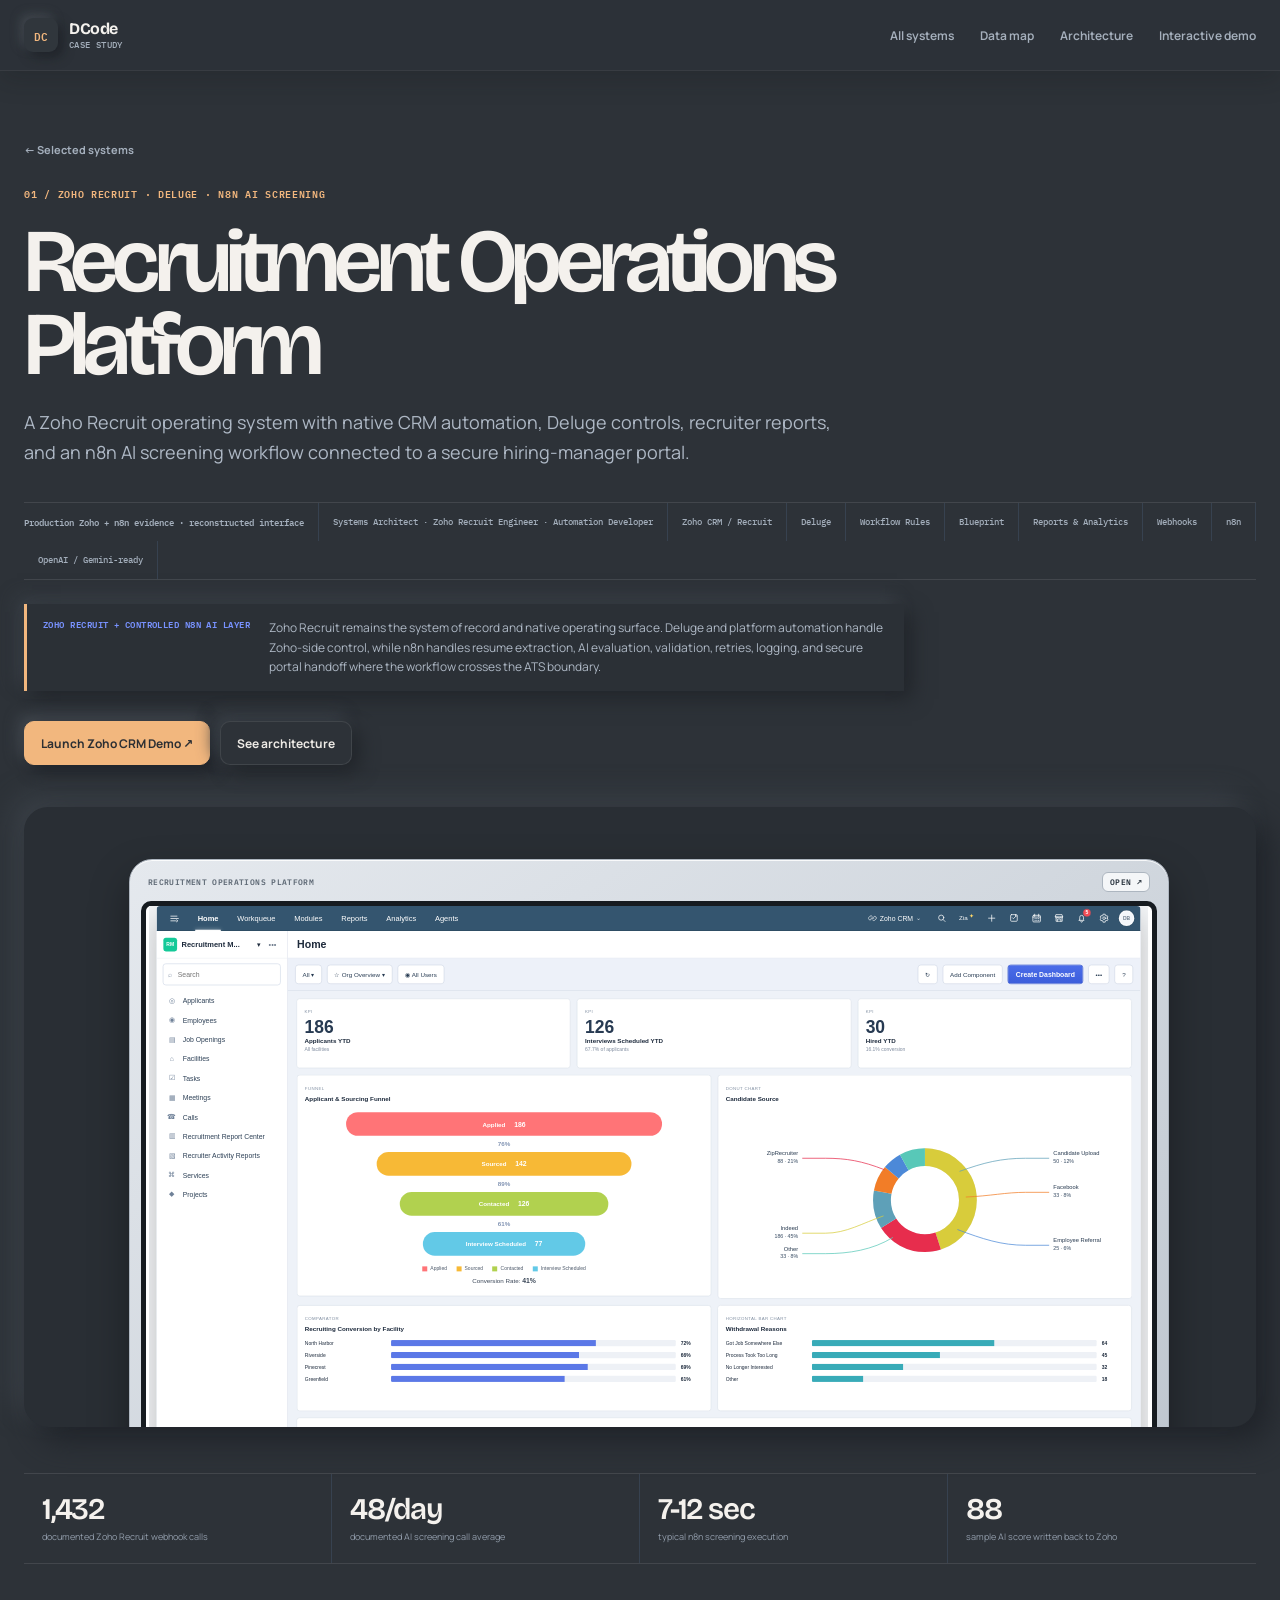
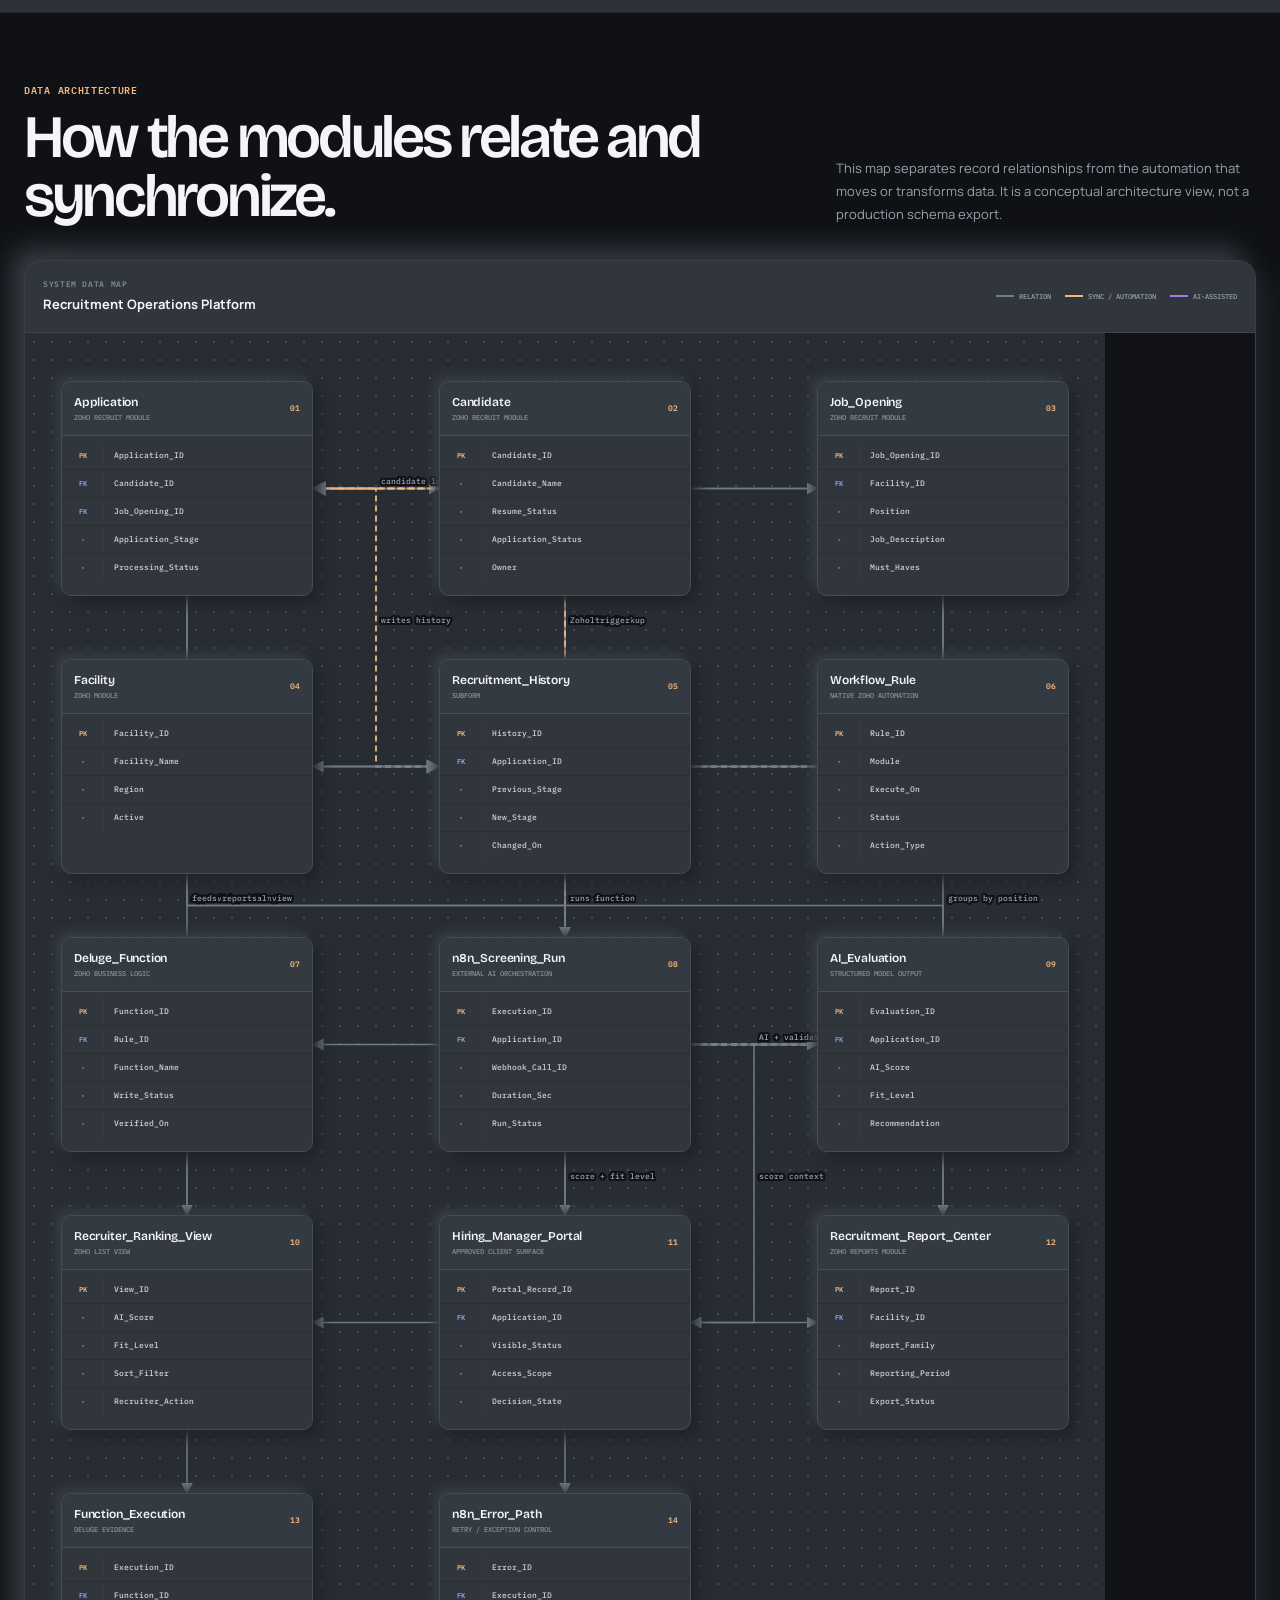
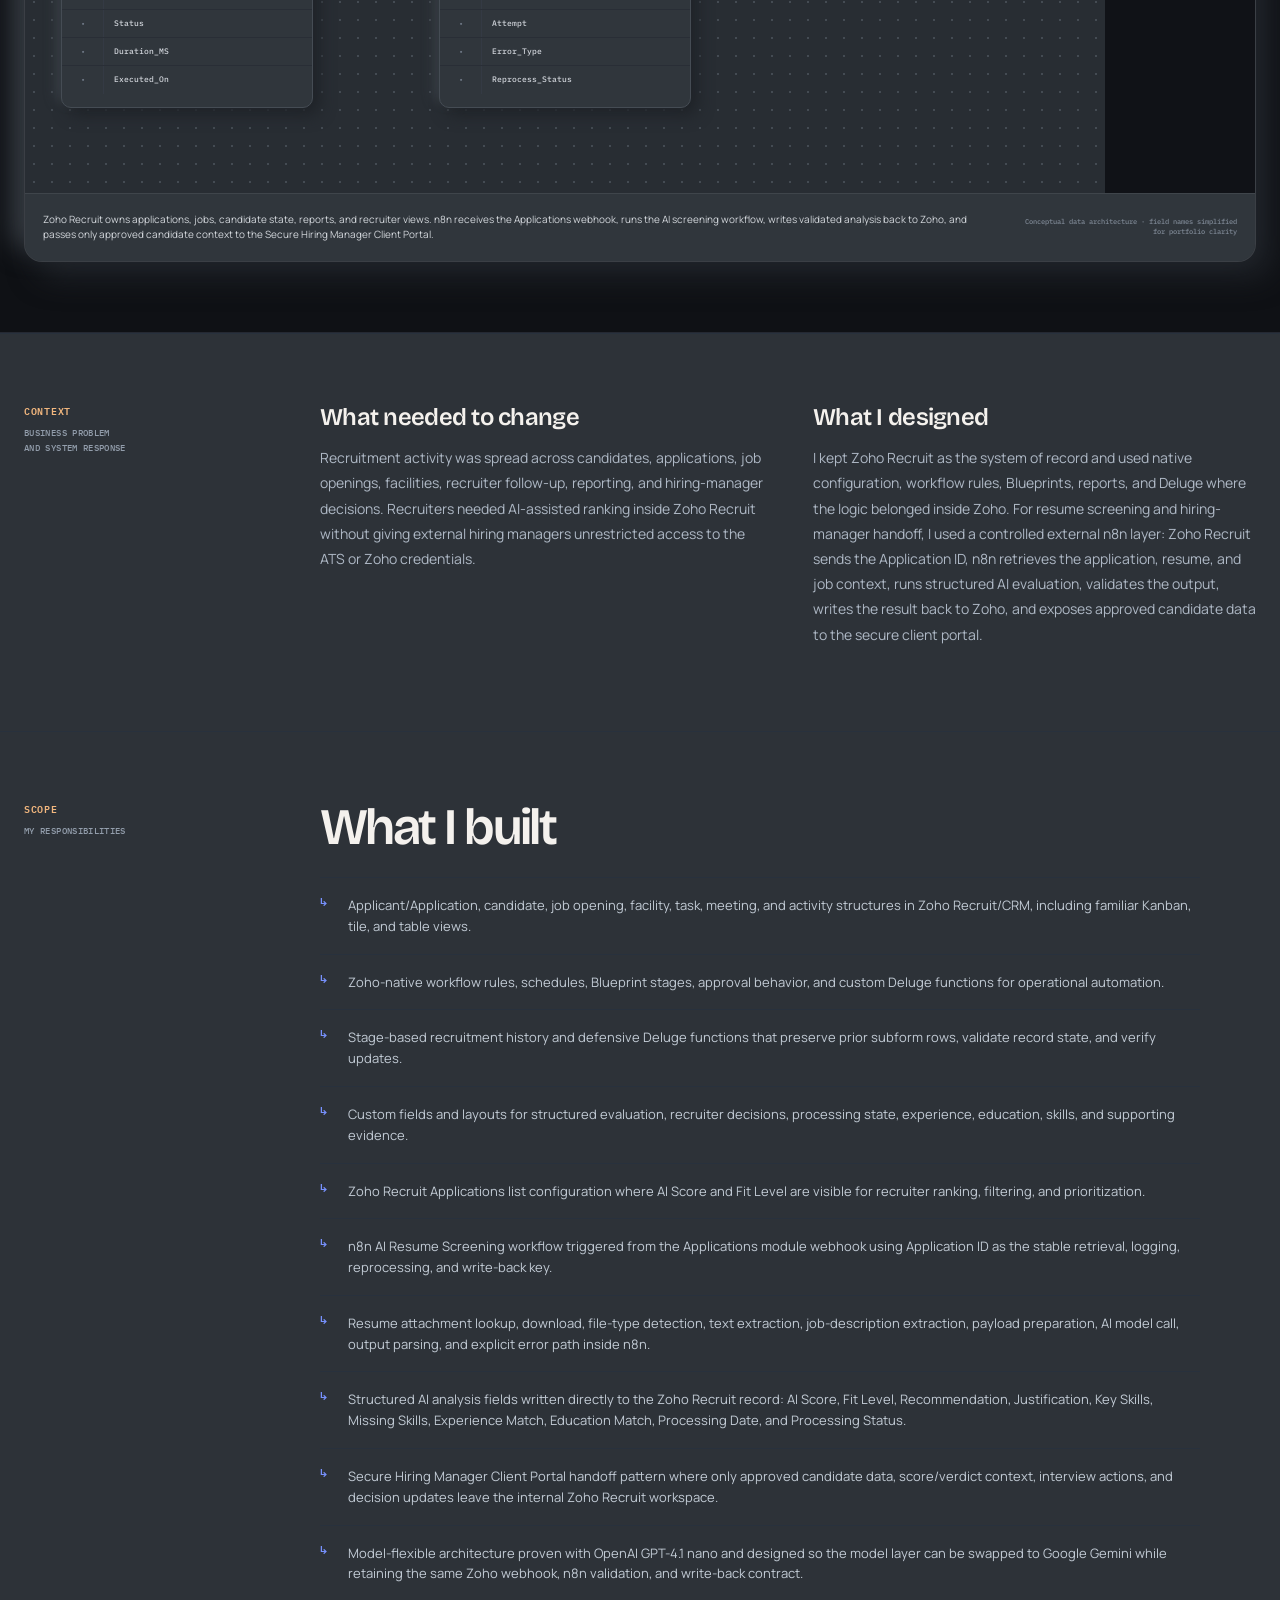
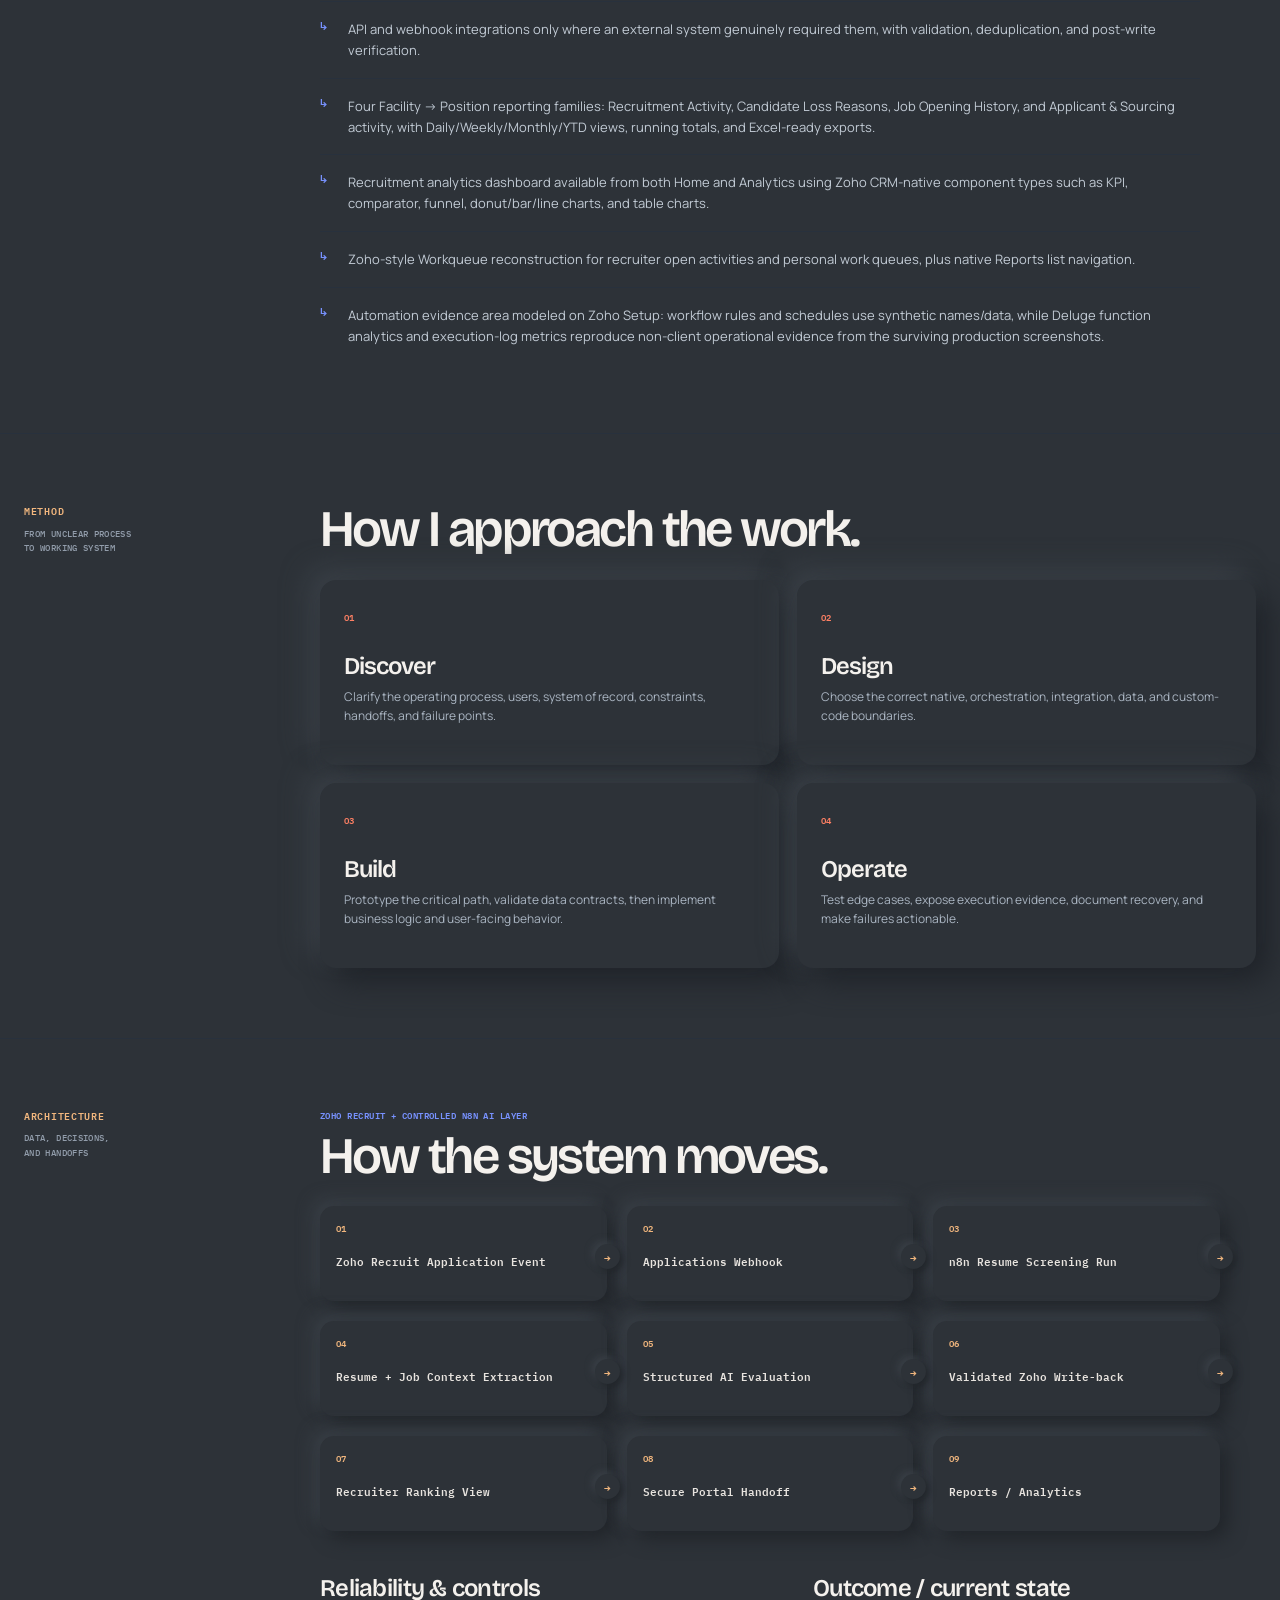
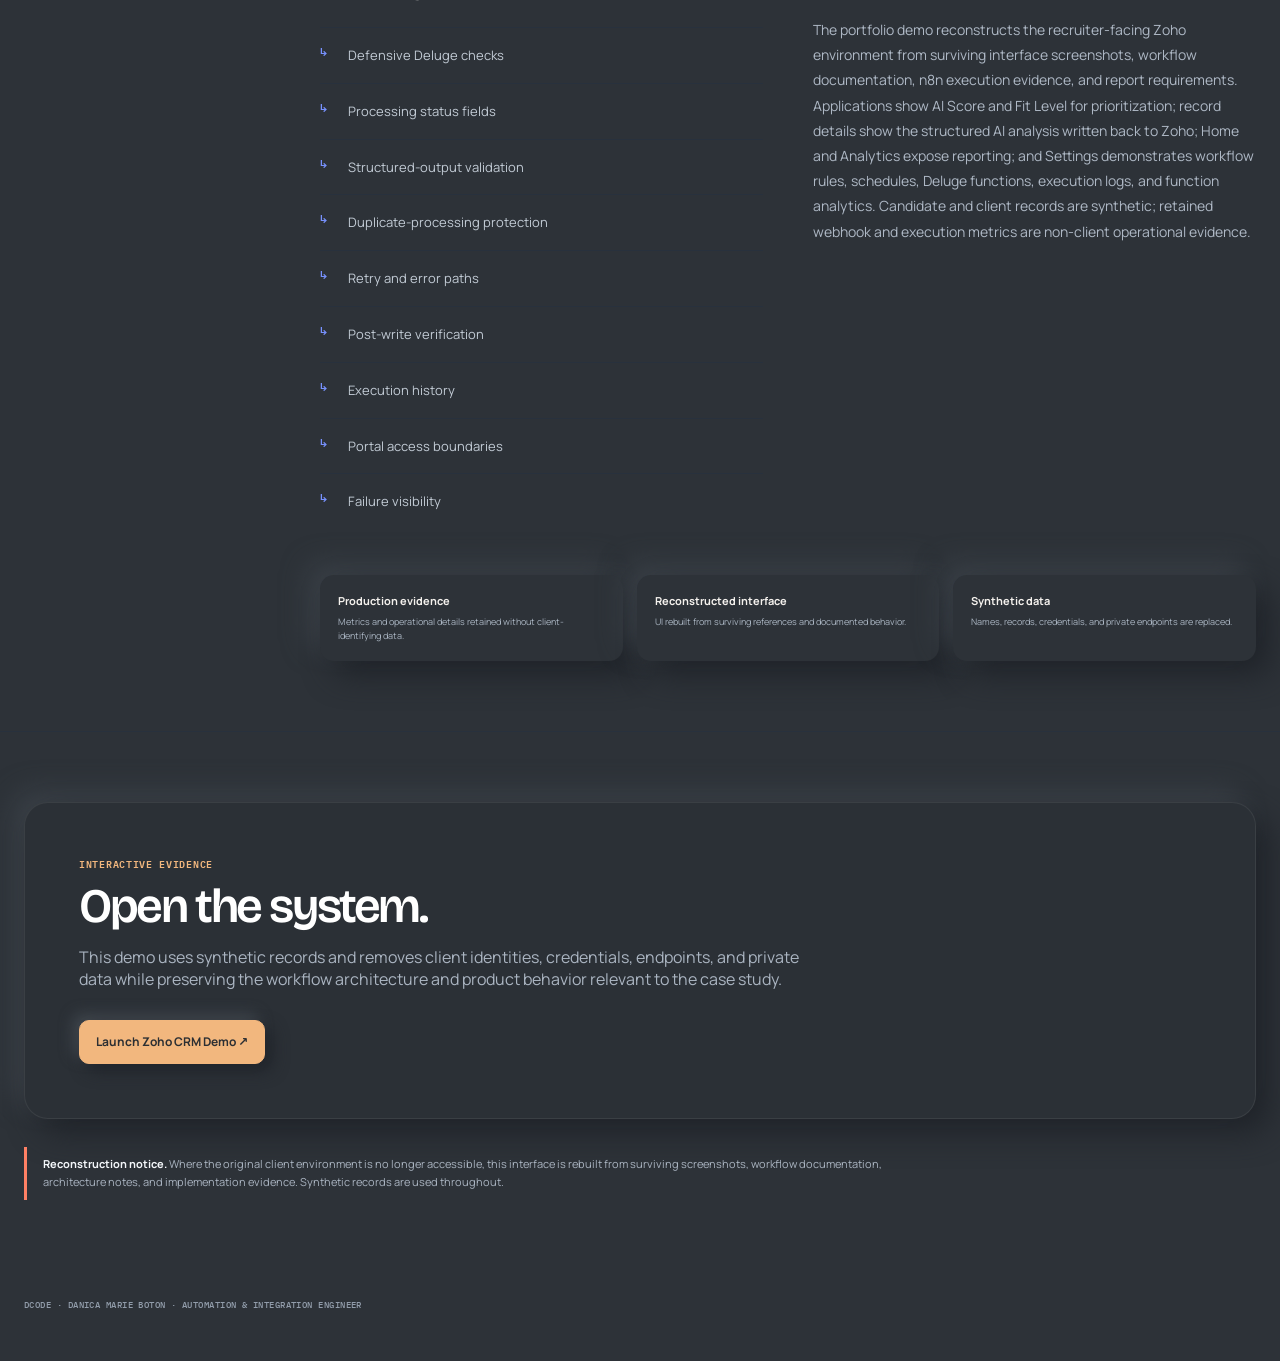
==== commit 9d3414d1: "Update recruitment AI screening case study" ====
--- a/case-study.html
+++ b/case-study.html
@@ -7,7 +7,9 @@
 <script src="data.js"></script><script>
 const id=new URLSearchParams(location.search).get('id')||'recruitment';const p=getDcodeProject(id);if(!p)location.href='index.html';document.title=`${p.title} — DCode`;
 const main=document.getElementById('case');const hasDemo=p.demoAvailable!==false;if(!hasDemo){const demoNav=document.querySelector('.navlinks a[href="#demo"]');if(demoNav)demoNav.textContent='Development state';}
-const implementation=id==='recruitment'||id==='zoho-migration'
+const implementation=id==='recruitment'
+  ? {label:'Zoho Recruit + controlled n8n AI layer',copy:'Zoho Recruit remains the system of record and native operating surface. Deluge and platform automation handle Zoho-side control, while n8n handles resume extraction, AI evaluation, validation, retries, logging, and secure portal handoff where the workflow crosses the ATS boundary.'}
+  : id==='zoho-migration'
   ? {label:'Zoho-native implementation',copy:'The core automation lives inside Zoho through platform configuration, workflow rules, schedules, reports, and custom Deluge functions. External APIs are used only where the system boundary requires them.'}
   : id==='portal'
     ? {label:'Custom application architecture',copy:'The portal uses a custom frontend, protected backend, database, and controlled Zoho integration. It is not presented as a no-code implementation.'}
@@ -15,16 +17,22 @@
       ? {label:'Agent-runtime engineering',copy:'DEE is a private, ongoing software and R&D project. The case study focuses on architecture, governance, implementation progress, and validated test evidence.'}
       : {label:'n8n orchestration',copy:'n8n coordinates the cross-system workflow, while each connected platform remains responsible for its own business interface and system-of-record responsibilities.'};
 const relationshipModels={
-  recruitment:{summary:'Zoho modules share recruitment state through lookups, subforms, workflow rules, and Deluge functions.',entities:[
-    {name:'Applicant',type:'Zoho module',fields:[['PK','Applicant_ID'],['FK','Job_Opening_ID'],['FK','Facility_ID'],['','Stage'],['','Processing_Status']]},
-    {name:'Job_Opening',type:'Zoho module',fields:[['PK','Job_Opening_ID'],['FK','Facility_ID'],['','Position'],['','Status'],['','Date_Opened']]},
+  recruitment:{summary:'Zoho Recruit owns applications, jobs, candidate state, reports, and recruiter views. n8n receives the Applications webhook, runs the AI screening workflow, writes validated analysis back to Zoho, and passes only approved candidate context to the Secure Hiring Manager Client Portal.',entities:[
+    {name:'Application',type:'Zoho Recruit module',fields:[['PK','Application_ID'],['FK','Candidate_ID'],['FK','Job_Opening_ID'],['','Application_Stage'],['','Processing_Status']]},
+    {name:'Candidate',type:'Zoho Recruit module',fields:[['PK','Candidate_ID'],['','Candidate_Name'],['','Resume_Status'],['','Application_Status'],['','Owner']]},
+    {name:'Job_Opening',type:'Zoho Recruit module',fields:[['PK','Job_Opening_ID'],['FK','Facility_ID'],['','Position'],['','Job_Description'],['','Must_Haves']]},
     {name:'Facility',type:'Zoho module',fields:[['PK','Facility_ID'],['','Facility_Name'],['','Region'],['','Active']]},
-    {name:'Recruitment_History',type:'Subform',fields:[['PK','History_ID'],['FK','Applicant_ID'],['','Previous_Stage'],['','New_Stage'],['','Changed_On']]},
-    {name:'Workflow_Rule',type:'Native automation',fields:[['PK','Rule_ID'],['','Module'],['','Execute_On'],['','Status']]},
-    {name:'Function_Execution',type:'Deluge evidence',fields:[['PK','Execution_ID'],['FK','Rule_ID'],['','Status'],['','Duration_MS'],['','Executed_On']]},
+    {name:'Recruitment_History',type:'Subform',fields:[['PK','History_ID'],['FK','Application_ID'],['','Previous_Stage'],['','New_Stage'],['','Changed_On']]},
+    {name:'Workflow_Rule',type:'Native Zoho automation',fields:[['PK','Rule_ID'],['','Module'],['','Execute_On'],['','Status'],['','Action_Type']]},
+    {name:'Deluge_Function',type:'Zoho business logic',fields:[['PK','Function_ID'],['FK','Rule_ID'],['','Function_Name'],['','Write_Status'],['','Verified_On']]},
+    {name:'n8n_Screening_Run',type:'External AI orchestration',fields:[['PK','Execution_ID'],['FK','Application_ID'],['','Webhook_Call_ID'],['','Duration_Sec'],['','Run_Status']]},
+    {name:'AI_Evaluation',type:'Structured model output',fields:[['PK','Evaluation_ID'],['FK','Application_ID'],['','AI_Score'],['','Fit_Level'],['','Recommendation']]},
+    {name:'Recruiter_Ranking_View',type:'Zoho list view',fields:[['PK','View_ID'],['','AI_Score'],['','Fit_Level'],['','Sort_Filter'],['','Recruiter_Action']]},
+    {name:'Hiring_Manager_Portal',type:'Approved client surface',fields:[['PK','Portal_Record_ID'],['FK','Application_ID'],['','Visible_Status'],['','Access_Scope'],['','Decision_State']]},
     {name:'Recruitment_Report_Center',type:'Zoho reports module',fields:[['PK','Report_ID'],['FK','Facility_ID'],['','Report_Family'],['','Reporting_Period'],['','Export_Status']]},
-    {name:'Recruiter_Activity_Reports',type:'Zoho reports module',fields:[['PK','Activity_Report_ID'],['FK','Applicant_ID'],['','Recruiter'],['','Reporting_Period'],['','Activity_Total']]}
-  ],relations:[[0,1,'lookup'],[0,2,'lookup'],[1,2,'belongs to'],[0,3,'writes history'],[4,0,'triggers'],[4,5,'executes'],[0,6,'feeds reports'],[1,6,'groups by position'],[2,6,'groups by facility'],[0,7,'feeds activity'],[5,7,'execution evidence']]},
+    {name:'Function_Execution',type:'Deluge evidence',fields:[['PK','Execution_ID'],['FK','Function_ID'],['','Status'],['','Duration_MS'],['','Executed_On']]},
+    {name:'n8n_Error_Path',type:'Retry / exception control',fields:[['PK','Error_ID'],['FK','Execution_ID'],['','Attempt'],['','Error_Type'],['','Reprocess_Status']]}
+  ],relations:[[0,1,'candidate lookup'],[0,2,'job lookup'],[2,3,'facility lookup'],[0,4,'writes history'],[5,0,'Zoho trigger'],[5,6,'runs function'],[6,12,'execution evidence'],[0,7,'Applications webhook'],[1,7,'resume retrieval'],[2,7,'job context'],[7,8,'AI + validation'],[8,0,'structured write-back'],[8,9,'score + fit level'],[0,9,'recruiter ranking'],[0,10,'approved portal view'],[8,10,'score context'],[0,11,'feeds reports'],[2,11,'groups by position'],[3,11,'groups by facility'],[7,13,'error branch']]},
   portal:{summary:'Zoho Recruit provides the job and application records. A webhook triggers n8n to retrieve the resume and job context, run and validate the AI evaluation, and write structured results back. The portal exposes approved results and queues hiring-manager actions for controlled synchronization.',entities:[
     {name:'Job_Opening',type:'Zoho Recruit',fields:[['PK','Job_Opening_ID'],['','Job_Description'],['','Must_Haves'],['','Status']]},{name:'Application',type:'Zoho Recruit',fields:[['PK','Application_ID'],['FK','Job_Opening_ID'],['','Stage'],['','Processing_Status']]},{name:'Resume_Attachment',type:'Zoho Recruit file',fields:[['PK','Attachment_ID'],['FK','Application_ID'],['','File_Type'],['','Parse_Status']]},{name:'n8n_Screening_Run',type:'External orchestration',fields:[['PK','Execution_ID'],['FK','Application_ID'],['','Attempt'],['','Run_Status']]},{name:'AI_Evaluation',type:'Structured model output',fields:[['PK','Evaluation_ID'],['FK','Application_ID'],['','Match_Score'],['','Fit_Verdict'],['','Recommendation']]},{name:'Hiring_Manager_Portal',type:'Governed client view',fields:[['PK','Portal_Record_ID'],['FK','Application_ID'],['','Visible_Status'],['','Access_Scope']]},{name:'Portal_User',type:'Identity + role',fields:[['PK','User_ID'],['','Organization_ID'],['','Role'],['','Access_Status']]},{name:'Client_Action',type:'Decision / interview',fields:[['PK','Action_ID'],['FK','Portal_Record_ID'],['FK','User_ID'],['','Action_Type'],['','Action_Status']]},{name:'Integration_Outbox',type:'Reliable write-back',fields:[['PK','Event_ID'],['FK','Action_ID'],['','Attempt_Count'],['','Sync_Status']]}
   ],relations:[[0,1,'has applications'],[1,2,'has resume'],[1,3,'webhook trigger'],[2,3,'extracts text'],[0,3,'adds job context'],[3,4,'AI + validation'],[4,1,'structured write-back'],[1,5,'approved view'],[4,5,'score + verdict'],[6,7,'submits'],[5,7,'receives'],[7,8,'queues sync'],[8,1,'controlled write-back']]},
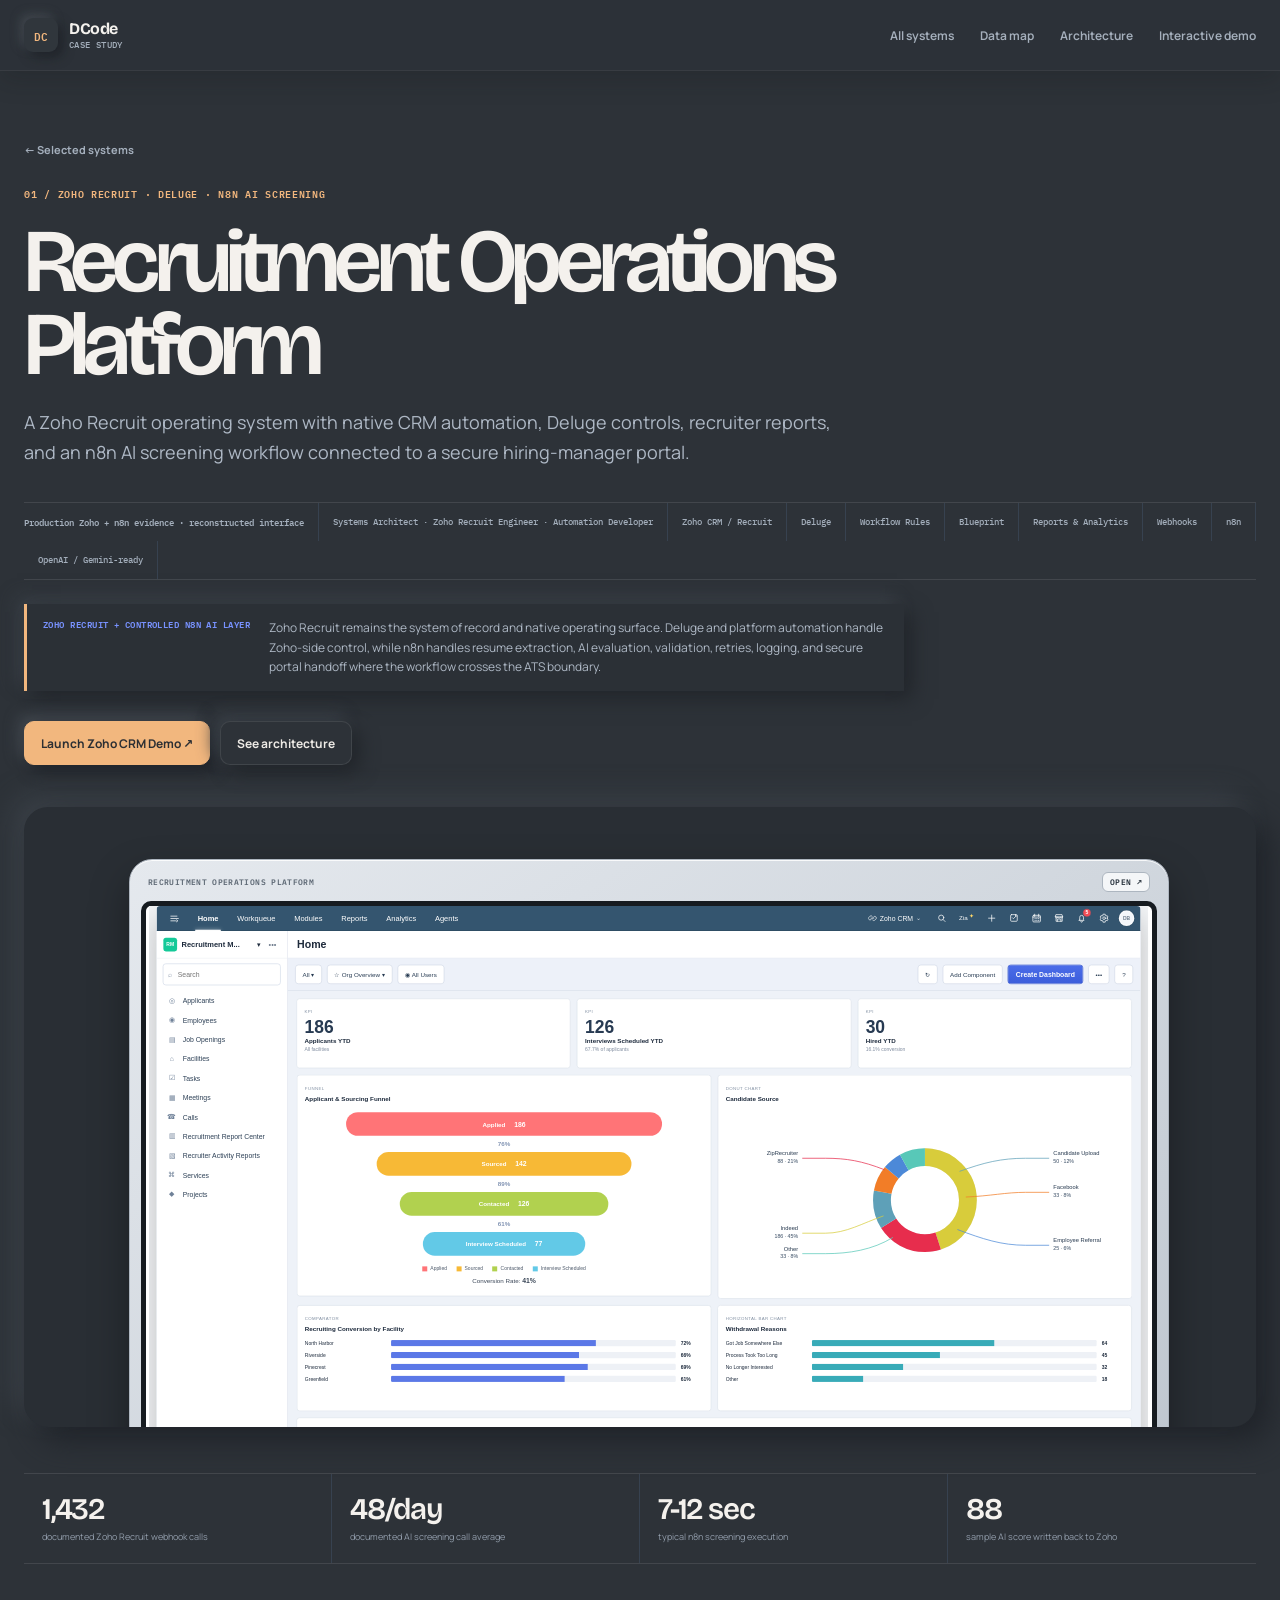
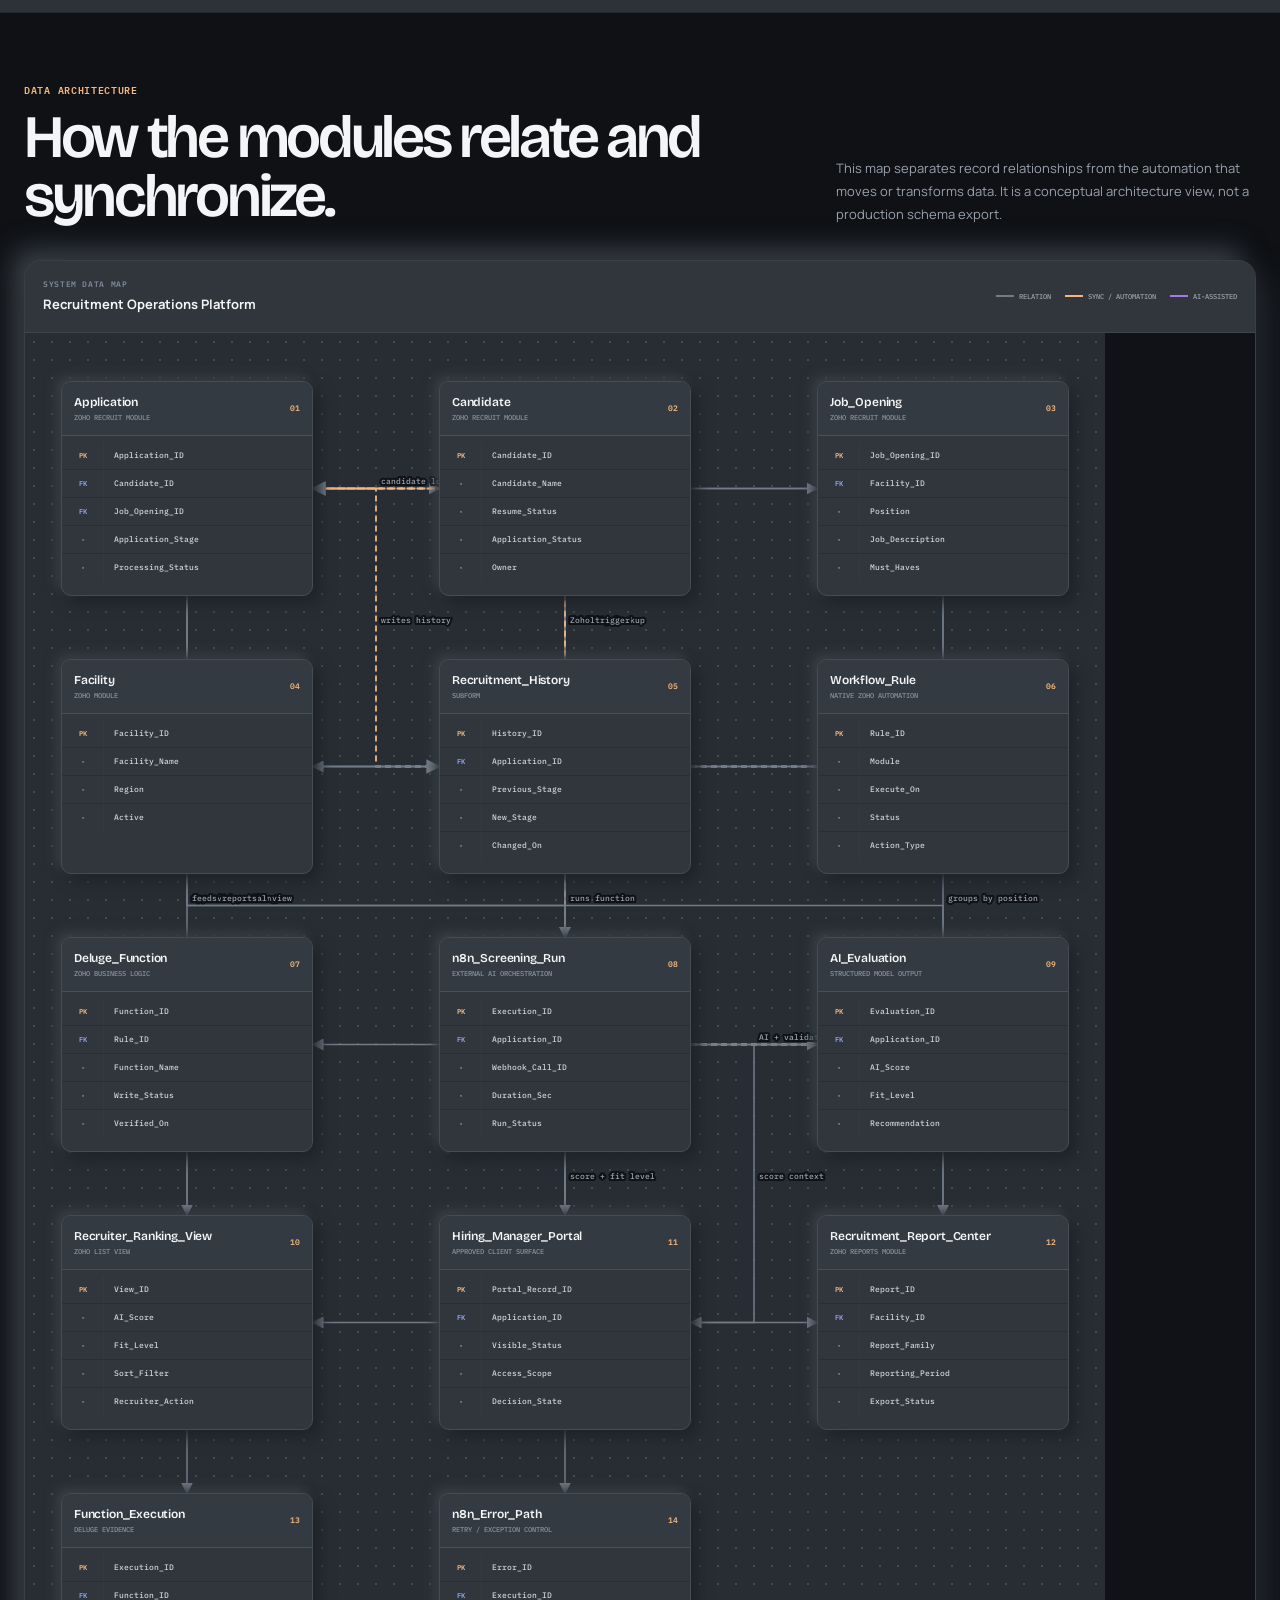
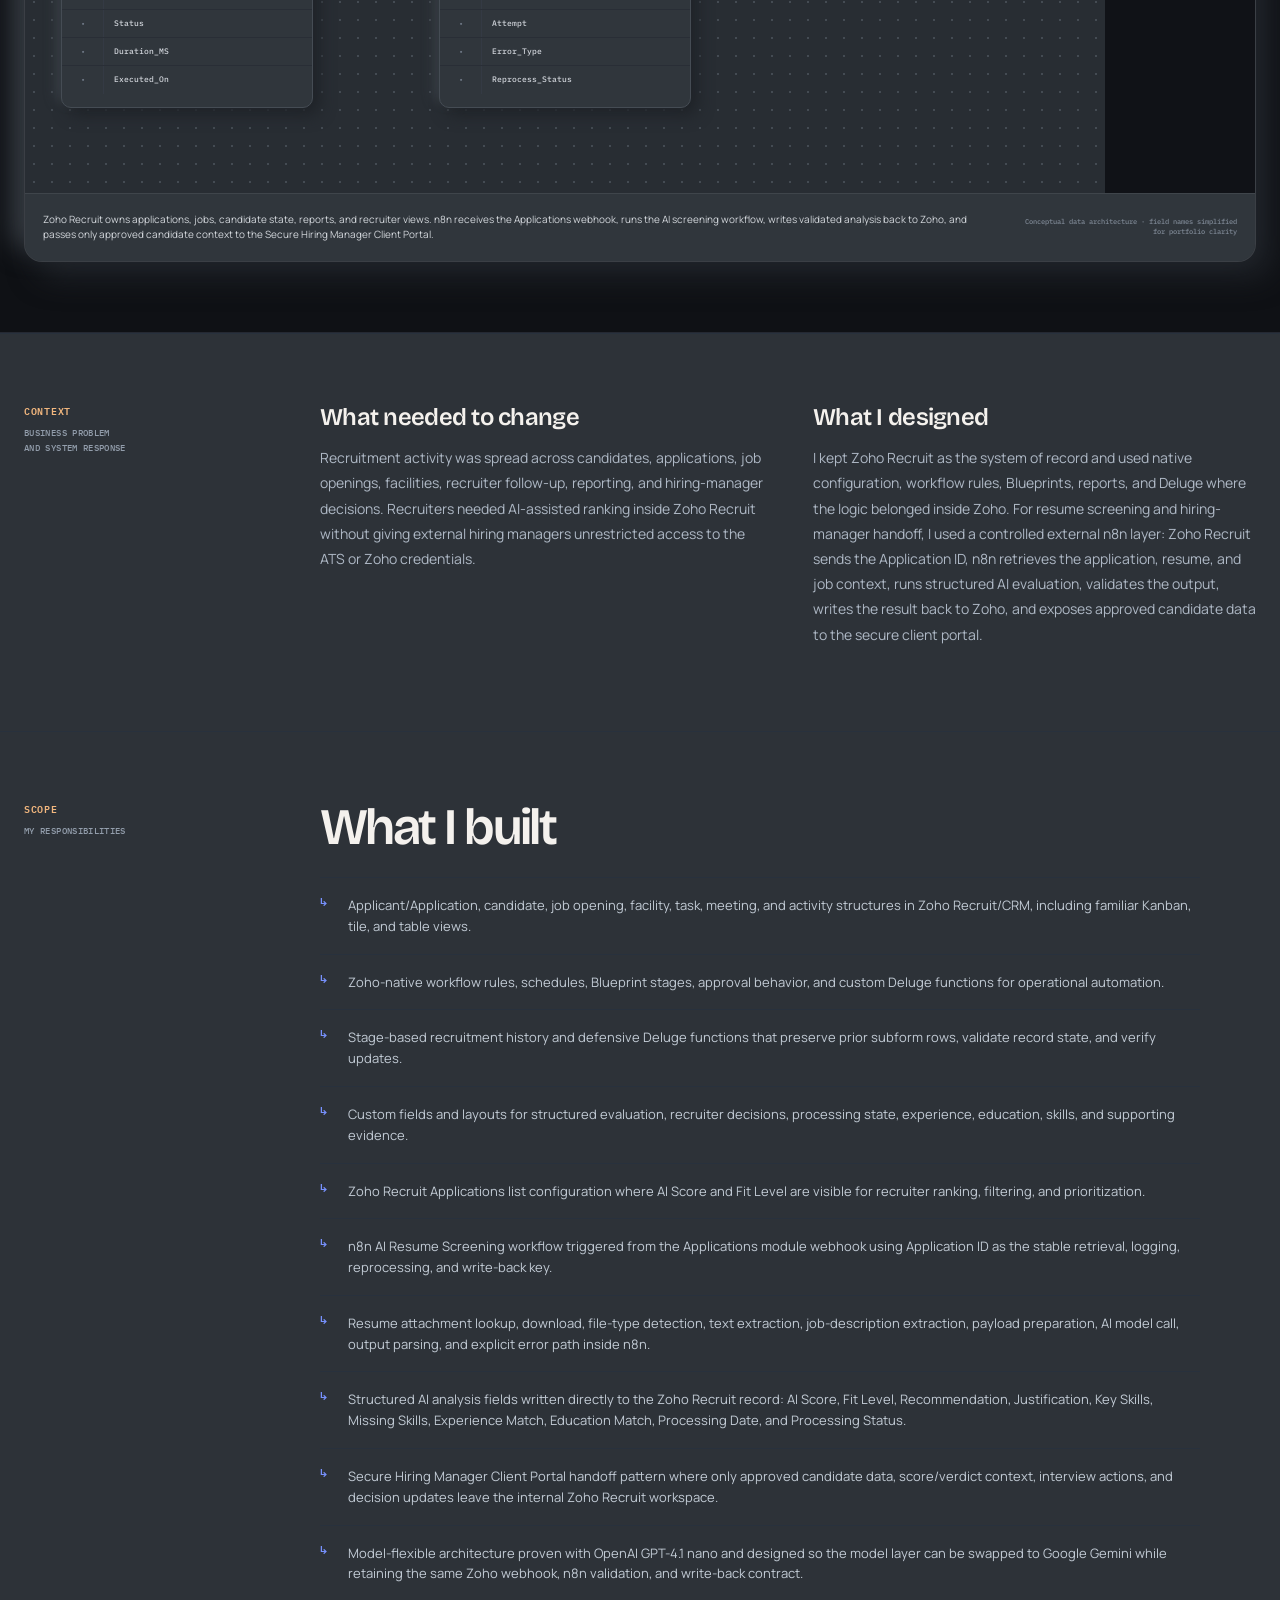
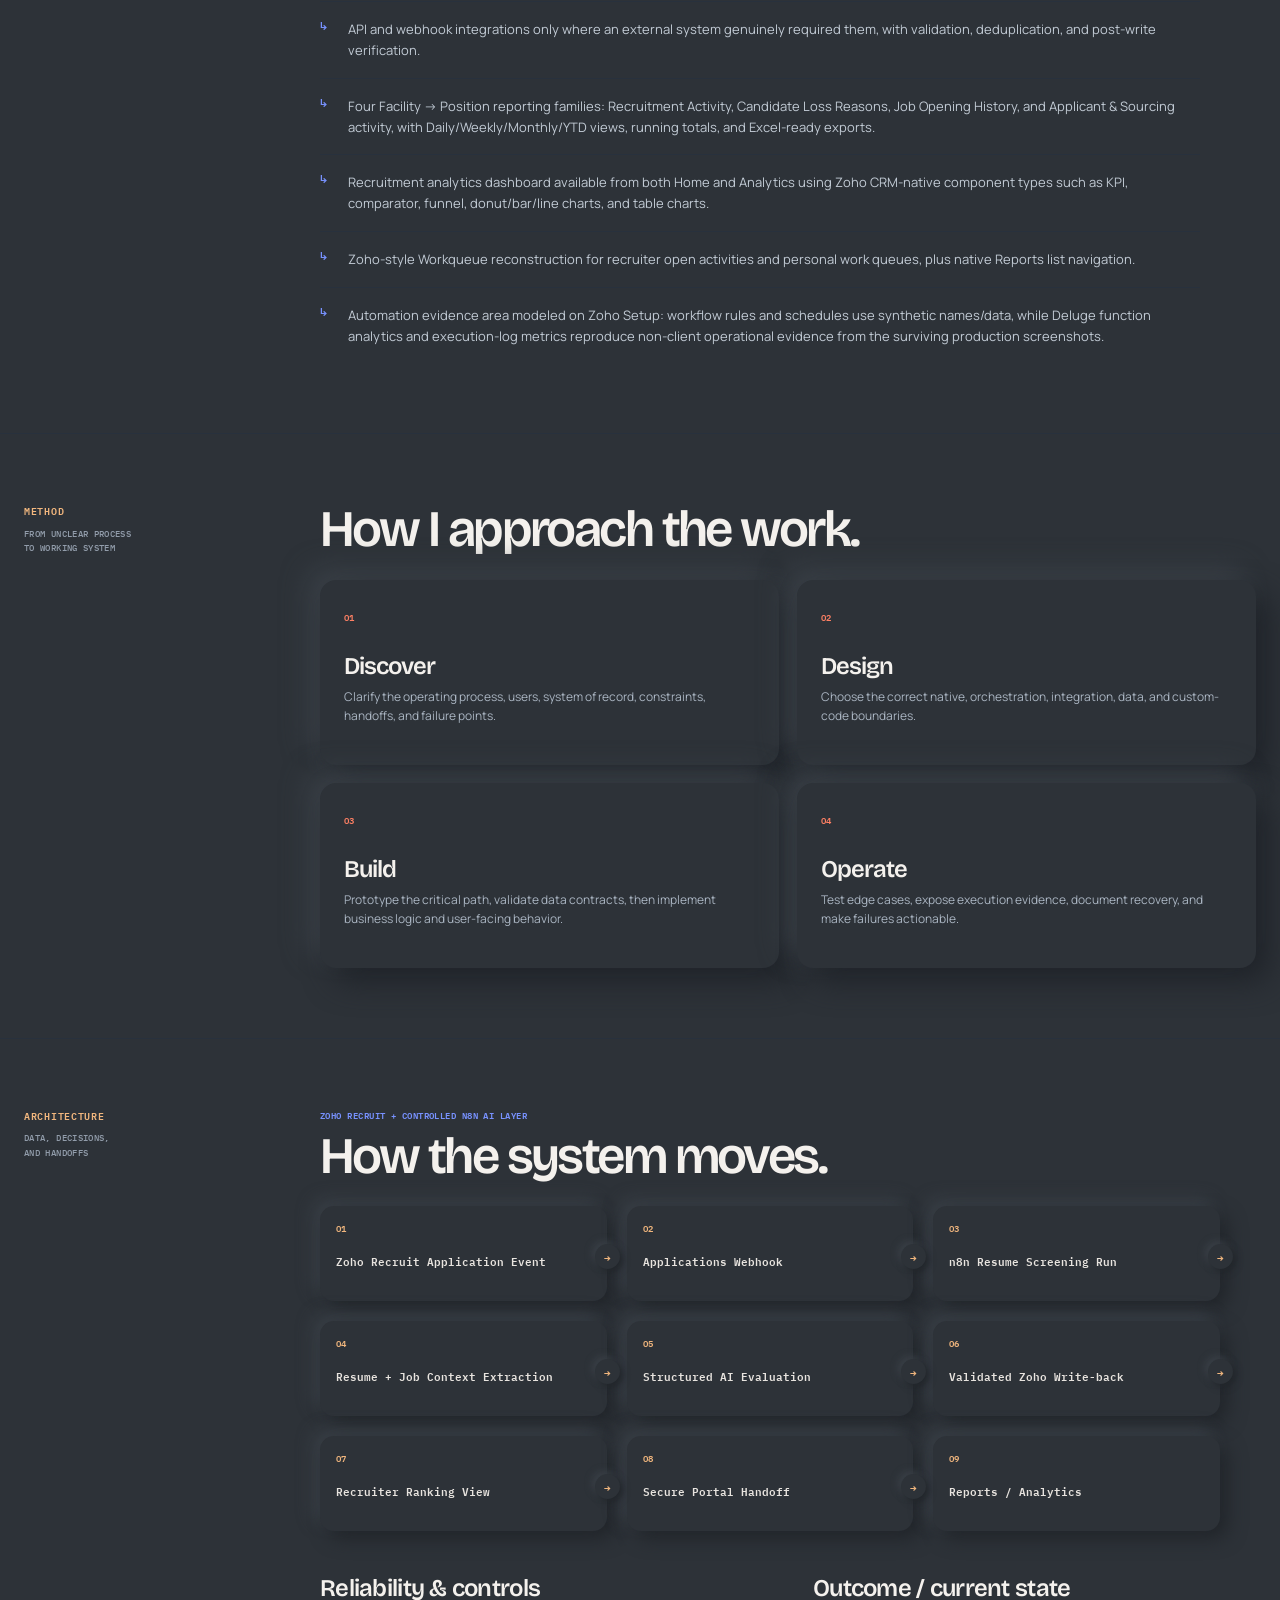
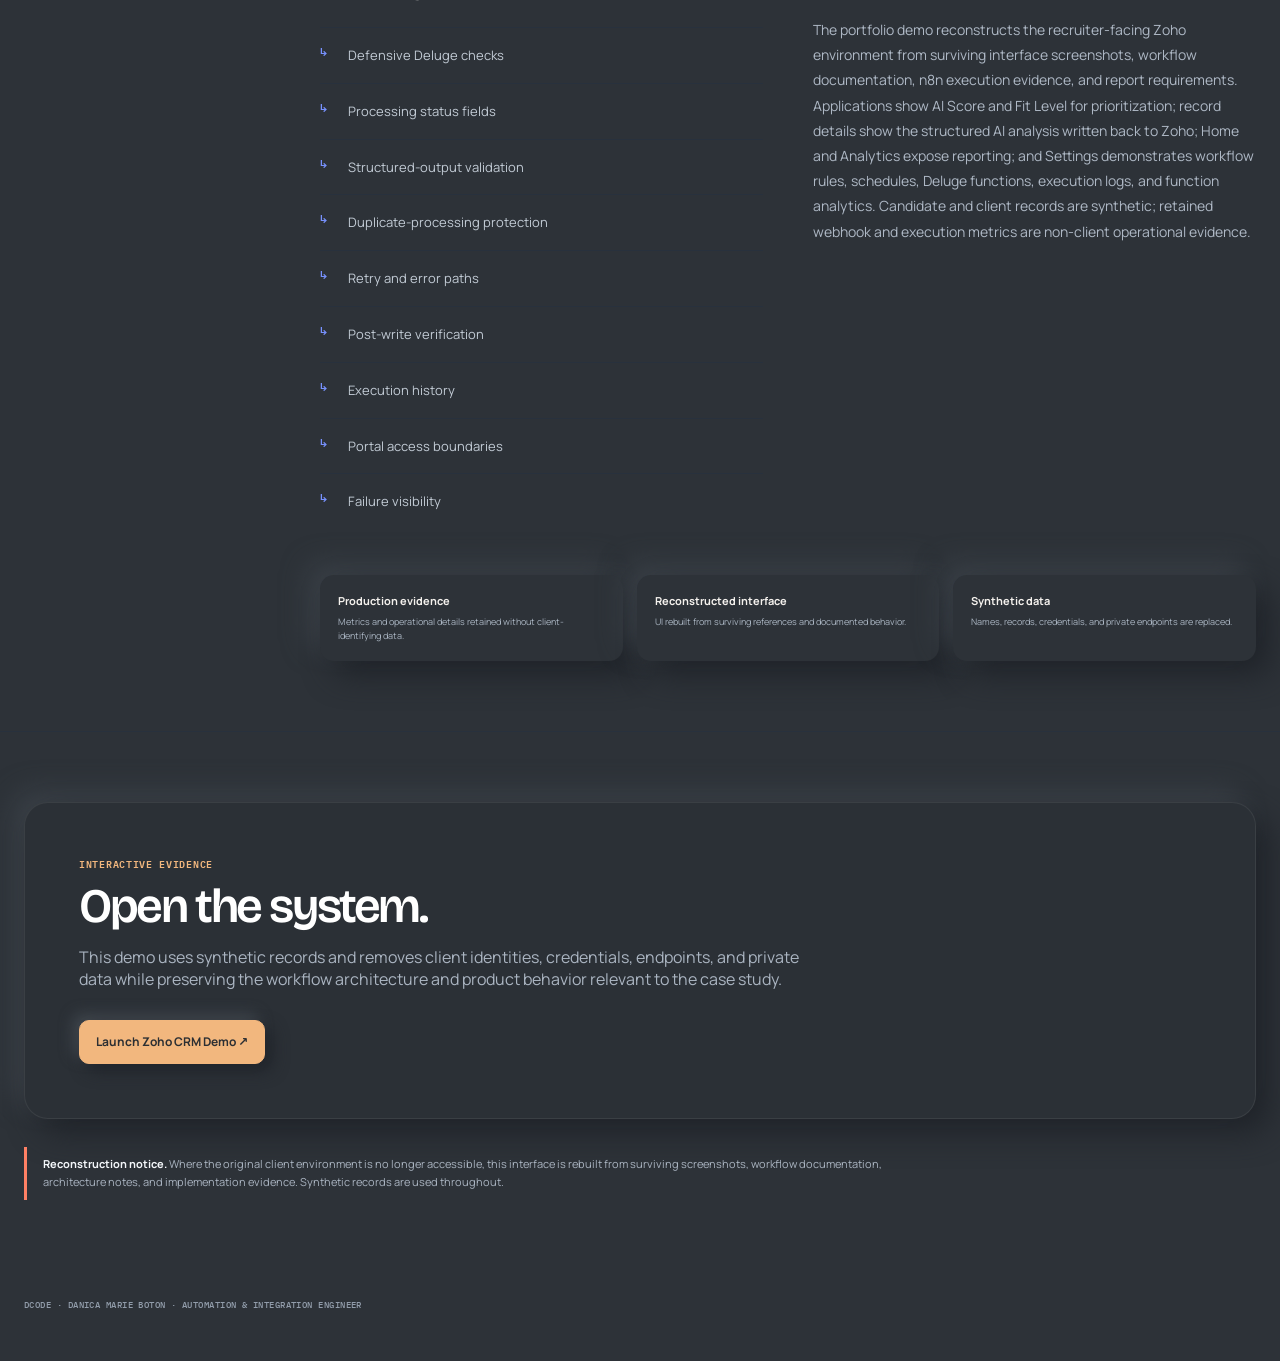
==== commit e88709e0: "Protect n8n workflow access behind contact dialog" ====
--- a/case-study.html
+++ b/case-study.html
@@ -70,9 +70,20 @@
     {name:'Source_Disposition',type:'Archive / review',fields:[['PK','Disposition_ID'],['FK','Source_File_ID'],['','Destination'],['','Move_Status']]},
     {name:'Automation_Run',type:'n8n execution audit',fields:[['PK','Run_ID'],['','Discovered'],['','Validated'],['','Needs_Review'],['','Failed']]}
   ],relations:[[0,1,'stores original'],[0,2,'starts OCR'],[2,3,'extracts record'],[4,3,'enriches seller'],[3,5,'feeds activity'],[3,6,'validation gate'],[6,7,'queues exception'],[6,8,'approved records'],[3,8,'report source'],[5,8,'attendance source'],[8,9,'generates'],[6,10,'archive route'],[7,10,'review route'],[0,11,'tracked by'],[8,11,'report evidence']]},
-  'zoho-migration':{summary:'Every source record passes through mapping, controlled batches, exceptions, target writes, and reconciliation.',entities:[
-    {name:'Source_Record',type:'Legacy data',fields:[['PK','Source_ID'],['','Source_System'],['','Source_Module'],['','Disposition']]},{name:'Field_Mapping',type:'Migration rule',fields:[['PK','Mapping_ID'],['','Source_Field'],['','Target_Field'],['','Transform']]},{name:'Import_Batch',type:'Controlled load',fields:[['PK','Batch_ID'],['','Record_Count'],['','Started_On'],['','Status']]},{name:'Migration_Exception',type:'Review queue',fields:[['PK','Exception_ID'],['FK','Source_ID'],['FK','Batch_ID'],['','Reason']]},{name:'Zoho_Record',type:'Target CRM',fields:[['PK','Zoho_Record_ID'],['FK','Source_ID'],['','Module'],['','Write_Status']]},{name:'Reconciliation',type:'Verification',fields:[['PK','Check_ID'],['FK','Batch_ID'],['','Source_Count'],['','Target_Count'],['','Result']]}
-  ],relations:[[0,1,'transformed by'],[0,2,'loaded in'],[0,3,'may create'],[2,4,'writes'],[2,5,'verified by'],[3,4,'resolved to']]},
+  'zoho-migration':{summary:'Each migration row preserves resume file traceability, Google Drive evidence, parsed candidate identity, contact details, facility applied, confidence, filename date, and license before the record is mapped, reviewed, imported, and reconciled in Zoho.',entities:[
+    {name:'Resume_Source_Row',type:'Migration source table',fields:[['PK','resume_filename'],['','filename_date'],['','confidence'],['','facility-applied'],['','license']]},
+    {name:'Resume_File',type:'Google Drive evidence',fields:[['PK','gdrive_link'],['FK','resume_filename'],['','File_Status'],['','Access_Status'],['','Upload_Date']]},
+    {name:'Candidate_Profile',type:'Parsed identity fields',fields:[['PK','Candidate_Key'],['','first_name'],['','last_name'],['','company'],['','designation']]},
+    {name:'Contact_Detail',type:'Parsed contact fields',fields:[['PK','Contact_Key'],['FK','Candidate_Key'],['','email'],['','mobile'],['','secondary_email']]},
+    {name:'Address_Detail',type:'Parsed address fields',fields:[['PK','Address_Key'],['FK','Candidate_Key'],['','street'],['','state'],['','zip']]},
+    {name:'Facility_Lookup',type:'Zoho lookup target',fields:[['PK','Facility_ID'],['','facility-applied'],['','Facility_Name'],['','Match_Status']]},
+    {name:'Field_Mapping',type:'Migration rules',fields:[['PK','Mapping_ID'],['','Source_Field'],['','Zoho_Field'],['','Transform'],['','Required']]},
+    {name:'Confidence_Review',type:'Exception gate',fields:[['PK','Review_ID'],['FK','resume_filename'],['','confidence'],['','Review_Status'],['','Reason']]},
+    {name:'Import_Batch',type:'Controlled Zoho load',fields:[['PK','Batch_ID'],['','Record_Count'],['','Started_On'],['','Status'],['','Owner']]},
+    {name:'Zoho_Candidate_Record',type:'Target Zoho record',fields:[['PK','Zoho_Record_ID'],['FK','Candidate_Key'],['FK','Facility_ID'],['','Resume_Link'],['','Write_Status']]},
+    {name:'Migration_Exception',type:'Review queue',fields:[['PK','Exception_ID'],['FK','Batch_ID'],['FK','resume_filename'],['','Issue_Type'],['','Resolution']]},
+    {name:'Reconciliation',type:'Verification report',fields:[['PK','Check_ID'],['FK','Batch_ID'],['','Source_Count'],['','Target_Count'],['','Result']]}
+  ],relations:[[0,1,'file evidence'],[0,2,'identity parse'],[2,3,'contact fields'],[2,4,'address fields'],[0,5,'facility match'],[0,6,'mapped by'],[2,6,'candidate mapping'],[3,6,'contact mapping'],[4,6,'address mapping'],[5,6,'lookup mapping'],[0,7,'confidence gate'],[7,10,'may create'],[6,8,'batch rules'],[8,9,'writes Zoho'],[1,9,'resume link'],[5,9,'facility lookup'],[8,10,'failed rows'],[8,11,'verified by'],[9,11,'target count'],[10,11,'exception status']]},
   sheets:{summary:'Sheet-native modules share employee and schedule data, with Apps Script and n8n handling validation and external sync.',entities:[
     {name:'Employee',type:'Reference sheet',fields:[['PK','Employee_ID'],['','Name'],['','Rate'],['','Status']]},{name:'Attendance',type:'Transaction sheet',fields:[['PK','Entry_ID'],['FK','Employee_ID'],['','Time_In'],['','Time_Out'],['','Hours']]},{name:'Payroll_Run',type:'Calculated output',fields:[['PK','Payroll_ID'],['FK','Employee_ID'],['','Period'],['','Gross_Pay']]},{name:'Project_Task',type:'Gantt sheet',fields:[['PK','Task_ID'],['','Owner'],['','Start_Date'],['','Due_Date']]},{name:'Calendar_Event',type:'Google Calendar',fields:[['PK','Event_ID'],['FK','Task_ID'],['','Start_Time'],['','Sync_Status']]},{name:'Automation_Log',type:'Apps Script / n8n',fields:[['PK','Log_ID'],['','Workflow_Type'],['','Row_ID'],['','Result']]}
   ],relations:[[0,1,'records'],[0,2,'paid in'],[1,2,'calculates'],[3,4,'syncs'],[5,1,'validates'],[5,4,'tracks']]},
@@ -114,4 +125,4 @@
 requestAnimationFrame(drawRelationshipLines);window.addEventListener('resize',drawRelationshipLines);
 const CASE_W=1600,CASE_H=900;
 function fitCasePreview(){const f=document.querySelector('.case-live-preview'),d=document.querySelector('.case-laptop-display');if(!f||!d)return;const apply=()=>{const sc=Math.min(d.clientWidth/CASE_W,d.clientHeight/CASE_H);f.style.width=CASE_W+'px';f.style.height=CASE_H+'px';f.style.transform=`scale(${sc})`;f.style.left=Math.max(0,(d.clientWidth-CASE_W*sc)/2)+'px';f.style.top=Math.max(0,(d.clientHeight-CASE_H*sc)/2)+'px'};new ResizeObserver(apply).observe(d);f.addEventListener('load',apply);apply()};fitCasePreview();
-</script></body></html>
+</script><script src="contact-workflow.js"></script></body></html>
